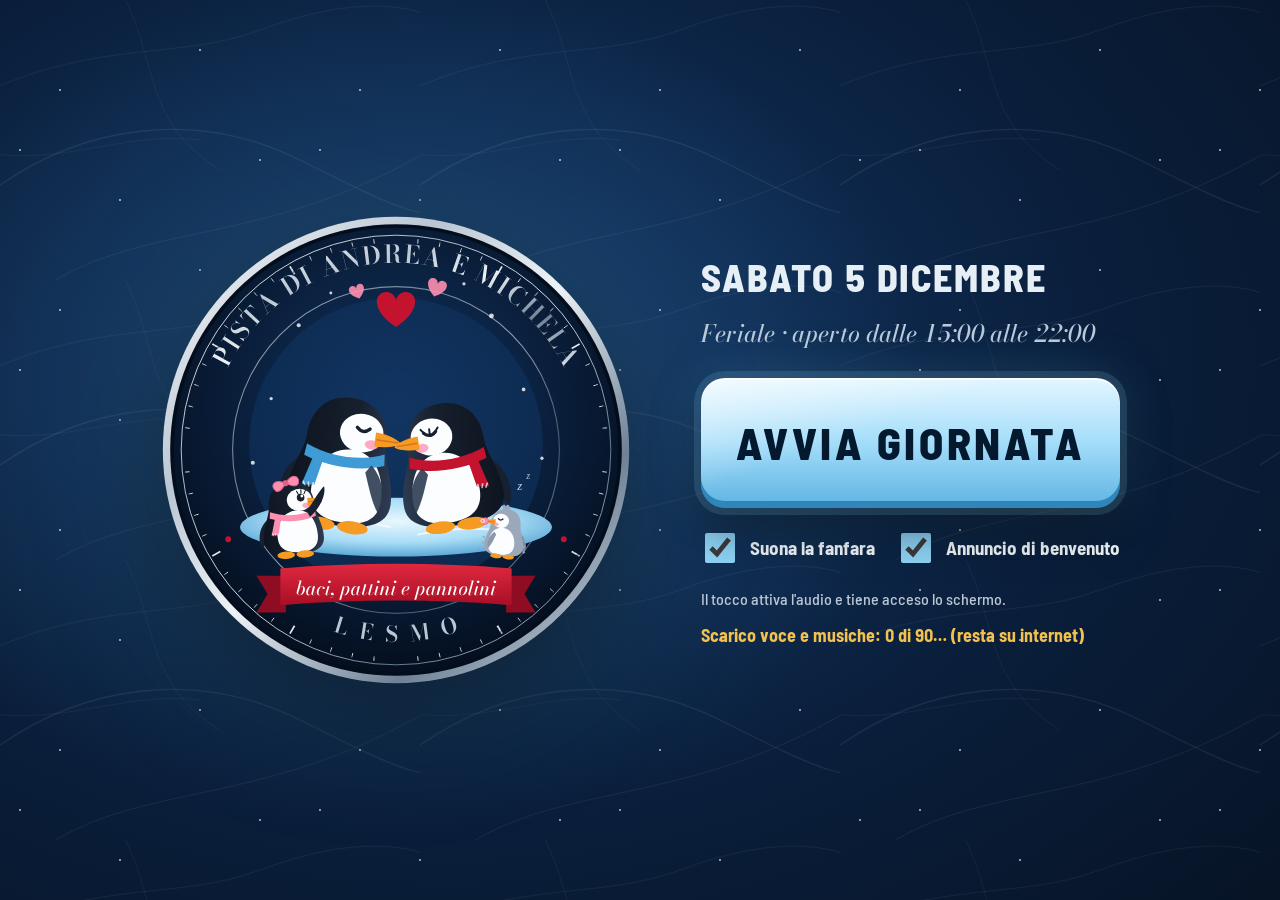
==== index.html @ 6a19eb39 "Versione pubblica (20261113-185518)" ====
<!doctype html>
<html lang="it">
<head>
  <meta charset="utf-8">
  <meta name="viewport" content="width=device-width, initial-scale=1, viewport-fit=cover, user-scalable=no">
  <meta name="theme-color" content="#081A33">
  <meta name="mobile-web-app-capable" content="yes">
  <meta name="apple-mobile-web-app-capable" content="yes">
  <meta name="apple-mobile-web-app-status-bar-style" content="black-translucent">
  <meta name="apple-mobile-web-app-title" content="Pista Lesmo">
  <meta name="format-detection" content="telephone=no">
  <title>Pista di Andrea e Michela – Lesmo</title>
  <link rel="manifest" href="manifest.json">
  <link rel="icon" href="icone/icona-192.png">
  <link rel="apple-touch-icon" href="icone/icona-180.png">
  <link rel="stylesheet" href="css/stile.css">
</head>
<body>

<section id="avvio" class="avvio">
  <div class="avvio-neve" aria-hidden="true"></div>
  <img src="logo/logo_pinguini.svg" alt="Pista di Andrea e Michela – Lesmo" class="avvio-logo">
  <div class="avvio-colonna">
    <p class="avvio-data" id="avvio-data"></p>
    <p class="avvio-orario" id="avvio-orario"></p>
    <button id="btn-avvia" class="btn-avvia">AVVIA GIORNATA</button>
    <div class="avvio-opzioni">
      <label class="spunta"><input type="checkbox" id="avvio-tada"> Suona la fanfara</label>
      <label class="spunta"><input type="checkbox" id="avvio-benvenuto"> Annuncio di benvenuto</label>
      <label class="spunta" id="avvio-yt-riga" hidden><input type="checkbox" id="avvio-yt"> Musica YouTube</label>
    </div>
    <p class="avvio-nota">Il tocco attiva l'audio e tiene acceso lo schermo.</p>
    <div id="avvio-licenza" class="avvio-licenza"></div>
    <p class="avvio-offline" id="avvio-offline"></p>
  </div>
</section>

<header class="barra">
  <i class="ang a1"></i><i class="ang a2"></i><i class="ang a3"></i><i class="ang a4"></i>
  <img src="logo/icona_pinguini.svg" alt="" class="barra-icona">
  <div class="barra-nome">
    <span class="barra-titolo">Pista di Andrea e Michela</span>
    <span class="barra-sotto">Pista del ghiaccio · Lesmo</span>
  </div>
  <div class="barra-centro">
    <span id="barra-giorno" class="badge"></span>
    <span id="barra-ora" class="barra-ora">--:--</span>
  </div>
  <div id="stato" class="stato" role="status"></div>
  <button id="btn-stop" class="btn-stop" aria-label="Ferma tutti i suoni">■ STOP</button>
</header>

<nav class="menu" aria-label="Pagine">
  <button data-pagina="oggi" class="attivo">
    <svg viewBox="0 0 48 48"><path d="M6 14h36v7a4 4 0 0 0 0 8v7H6v-7a4 4 0 0 0 0-8z" /><path d="M30 14v22" stroke-dasharray="3 3"/></svg>
    Oggi</button>
  <button data-pagina="pinguini">
    <svg viewBox="0 0 48 48"><path d="M24 5c-7 0-11 6-11 13v9c-4 3-6 7-5 10 3 0 5-2 6-4 1 5 5 9 10 9s9-4 10-9c1 2 3 4 6 4 1-3-1-7-5-10v-9c0-7-4-13-11-13z"/><path d="M19 18h.1M29 18h.1M21 24l3 3 3-3"/></svg>
    Pinguini</button>
  <button data-pagina="suoni">
    <svg viewBox="0 0 48 48"><path d="M8 19h8l10-8v26l-10-8H8z"/><path d="M32 17a10 10 0 0 1 0 14M37 12a17 17 0 0 1 0 24"/></svg>
    Suoni</button>
  <button data-pagina="stats" data-pin>
    <svg viewBox="0 0 48 48"><path d="M8 40h32M13 34V22M21 34V12M29 34V18M37 34V26"/></svg>
    Statistiche</button>
  <button data-pagina="imp" data-pin>
    <svg viewBox="0 0 48 48"><circle cx="24" cy="24" r="6"/><path d="M24 5v7M24 36v7M5 24h7M36 24h7M10.6 10.6l5 5M32.4 32.4l5 5M10.6 37.4l5-5M32.4 15.6l5-5"/></svg>
    Impostazioni</button>
</nav>

<main>
  <section id="pg-oggi" class="pagina attiva"></section>
  <section id="pg-pinguini" class="pagina"></section>
  <section id="pg-suoni" class="pagina"></section>
  <section id="pg-stats" class="pagina"></section>
  <section id="pg-imp" class="pagina"></section>
</main>

<div id="yt-box" class="yt-box" hidden>
  <div id="yt-player"></div>
  <span class="yt-titolo"></span>
</div>

<div id="finestre"></div>
<div id="avvisi" aria-live="polite"></div>
<button id="aggiorna" class="aggiorna" hidden>Nuova versione disponibile, tocca per aggiornare</button>

<script src="lib/chart.umd.min.js"></script>
<script src="js/app.js" defer></script>
</body>
</html>
---- css/stile.css ----
@font-face{font-family:Bodoni;src:url(../font/BodoniModa.ttf) format("truetype");font-weight:400 900;font-display:swap}@font-face{font-family:Bodoni;src:url(../font/BodoniModa-Italic.ttf) format("truetype");font-weight:400 900;font-style:italic;font-display:swap}@font-face{font-family:Barlow;src:url(../font/BarlowSemiCondensed-Medium.ttf) format("truetype");font-weight:500;font-display:swap}@font-face{font-family:Barlow;src:url(../font/BarlowSemiCondensed-Bold.ttf) format("truetype");font-weight:700;font-display:swap}@font-face{font-family:Barlow;src:url(../font/BarlowSemiCondensed-ExtraBold.ttf) format("truetype");font-weight:800;font-display:swap}:root{--notte: #081A33;--abisso: #040D1C;--lastra: #0F2748;--lastra-2: #163563;--filo: rgba(185, 198, 211, .28);--argento: #B9C6D3;--neve: #F3F7FA;--ghiaccio: #8FD3F5;--ghiaccio-scuro: #2C7FB8;--rosso: #C4132F;--rosso-chiaro: #FF5A6E;--giallo: #F2C14E;--verde: #4FD1A5;--raggio: 14px;--barra: 72px;--menu: 124px;color-scheme:dark}*{box-sizing:border-box;-webkit-tap-highlight-color:transparent}html,body{margin:0;height:100%}body{background:radial-gradient(120% 90% at 60% 0%,#10305a 0%,var(--notte) 55%,var(--abisso) 100%) fixed;color:var(--neve);font:500 18px/1.35 Barlow,system-ui,sans-serif;overflow:hidden;user-select:none;-webkit-user-select:none;touch-action:manipulation}button,input,select,textarea{font:inherit;color:inherit}button{cursor:pointer;border:0;background:none}button:focus-visible,input:focus-visible,select:focus-visible,textarea:focus-visible{outline:3px solid var(--ghiaccio);outline-offset:2px}h1,h2,h3{font-family:Bodoni,Georgia,serif;font-weight:600;margin:0;letter-spacing:.01em}h2{font-size:30px}h3{font-size:22px;color:var(--argento)}.num{font-variant-numeric:tabular-nums}[hidden]{display:none!important}.barra{position:fixed;inset:0 0 auto;height:var(--barra);display:flex;align-items:center;gap:18px;padding:0 16px 0 18px;background:#040d1cd1;border-bottom:1px solid var(--filo);backdrop-filter:blur(6px);z-index:20}.barra-icona{width:52px;height:52px;border-radius:50%}.barra-nome{display:flex;flex-direction:column;line-height:1.1;min-width:0}.barra-titolo{font-family:Bodoni,serif;font-size:25px;font-weight:600}.barra-sotto{font-family:Bodoni,serif;font-style:italic;color:var(--argento);font-size:15px}.barra-centro{margin-left:auto;display:flex;align-items:center;gap:14px}.barra-ora{font-size:34px;font-weight:800;font-variant-numeric:tabular-nums;letter-spacing:.02em}.badge{display:inline-flex;align-items:center;gap:6px;padding:5px 12px;border-radius:999px;border:1px solid var(--filo);color:var(--argento);font-weight:700;font-size:16px;white-space:nowrap}.badge.festivo{border-color:var(--rosso-chiaro);color:#ffd6dc;background:#c4132f38}.badge.vacanze{border-color:var(--rosso-chiaro);color:#fff;background:var(--rosso)}.badge.chiuso,.badge.fuori{color:var(--giallo);border-color:var(--giallo)}.badge.finto{color:#1b1200;background:var(--giallo);border-color:var(--giallo)}.stato{display:flex;gap:8px}.stato span{padding:6px 12px;border-radius:10px;font-weight:700;font-size:15px;white-space:nowrap;background:#4fd1a524;color:var(--verde);border:1px solid rgba(79,209,165,.4)}.stato span.ko{background:var(--rosso);color:#fff;border-color:var(--rosso-chiaro);animation:lampo 1s steps(2) infinite}.btn-stop{height:54px;padding:0 22px;border-radius:12px;background:var(--rosso);color:#fff;font-weight:800;font-size:22px;letter-spacing:.04em;border:2px solid #ff8a98}.btn-stop:active{transform:scale(.96)}.menu{position:fixed;top:var(--barra);bottom:0;left:0;width:var(--menu);display:flex;flex-direction:column;gap:8px;padding:12px 10px;background:#040d1c99;border-right:1px solid var(--filo);z-index:10}.menu button{flex:1;max-height:128px;display:flex;flex-direction:column;align-items:center;justify-content:center;gap:6px;border-radius:var(--raggio);color:var(--argento);font-weight:700;font-size:16px}.menu svg{width:42px;height:42px;fill:none;stroke:currentColor;stroke-width:2.6;stroke-linecap:round;stroke-linejoin:round}.menu button.attivo{background:var(--lastra-2);color:var(--neve);box-shadow:inset 4px 0 0 var(--ghiaccio)}.menu button.attivo svg{stroke:var(--ghiaccio)}main{position:fixed;top:var(--barra);left:var(--menu);right:0;bottom:0}.pagina{display:none;height:100%;overflow-y:auto;padding:18px 20px 28px;overscroll-behavior:contain}.pagina.attiva{display:block}.pannello{background:var(--lastra);border:1px solid var(--filo);border-radius:18px;padding:18px}.pannello+.pannello{margin-top:14px}.riga{display:flex;gap:12px;align-items:center;flex-wrap:wrap}.spazio{flex:1}.btn{min-height:64px;padding:0 22px;border-radius:var(--raggio);font-weight:700;font-size:20px;background:var(--lastra-2);border:1px solid var(--filo);color:var(--neve);display:inline-flex;align-items:center;justify-content:center;gap:10px}.btn:active{transform:scale(.97);filter:brightness(1.15)}.btn.primario{background:var(--ghiaccio);color:var(--abisso);border-color:transparent}.btn.pericolo{background:var(--rosso);border-color:var(--rosso-chiaro);color:#fff}.btn.piccolo{min-height:50px;font-size:17px;padding:0 16px}.btn[disabled]{opacity:.4}.etichetta{color:var(--argento);font-size:16px}.vuoto{color:var(--argento);font-style:italic}.spunta{display:inline-flex;align-items:center;gap:12px;font-size:19px;min-height:52px}.spunta input{width:30px;height:30px;accent-color:var(--ghiaccio)}.interruttore{position:relative;display:inline-flex;align-items:center;gap:14px;font-weight:700;font-size:20px;min-height:60px}.interruttore input{appearance:none;width:84px;height:46px;border-radius:999px;background:#3a4a61;position:relative;transition:background .2s}.interruttore input:after{content:"";position:absolute;top:5px;left:5px;width:36px;height:36px;border-radius:50%;background:#fff;transition:transform .2s}.interruttore input:checked{background:var(--verde)}.interruttore input:checked:after{transform:translate(38px)}input[type=text],input[type=number],input[type=time],input[type=date],input[type=datetime-local],input[type=password],select,textarea{min-height:56px;border-radius:12px;border:1px solid var(--filo);background:var(--abisso);padding:0 14px;font-size:20px;color:var(--neve);user-select:text;-webkit-user-select:text}textarea{padding:12px 14px;min-height:100px;resize:vertical;width:100%}input[type=number]{width:120px}input[type=range]{width:100%;height:44px;accent-color:var(--ghiaccio)}.avvio{position:fixed;inset:0;z-index:50;display:flex;align-items:center;justify-content:center;gap:70px;background:radial-gradient(90% 90% at 35% 40%,#143a6b 0%,var(--notte) 55%,var(--abisso) 100%)}.avvio[hidden]{display:none}.avvio-logo{width:min(470px,42vw);filter:drop-shadow(0 20px 50px rgba(0,0,0,.55))}.avvio-colonna{display:flex;flex-direction:column;gap:14px;max-width:470px}.avvio-data{font-family:Bodoni,serif;font-size:34px;margin:0}.avvio-orario{margin:0;color:var(--argento);font-size:22px}.btn-avvia{margin-top:14px;height:130px;border-radius:22px;background:var(--ghiaccio);color:var(--abisso);font-weight:800;font-size:40px;letter-spacing:.04em;box-shadow:0 0 0 6px #8fd3f52e,0 18px 40px #00000073}.btn-avvia:active{transform:scale(.97)}.avvio-opzioni{display:flex;gap:22px;flex-wrap:wrap}.avvio-nota{color:var(--argento);margin:0;font-size:16px}.velo{position:fixed;inset:0;z-index:60;background:#020710b8;display:flex;align-items:center;justify-content:center;padding:20px}.finestra{background:var(--lastra);border:1px solid var(--filo);border-radius:22px;padding:24px;width:min(760px,100%);max-height:100%;overflow-y:auto;box-shadow:0 30px 80px #0009}.finestra h2{margin-bottom:14px}.finestra .azioni{display:flex;gap:12px;justify-content:flex-end;margin-top:22px;flex-wrap:wrap}.finestra .azioni .btn{min-width:170px}#avvisi{position:fixed;bottom:22px;left:50%;transform:translate(-50%);z-index:70;display:flex;flex-direction:column;gap:10px;align-items:center}.avviso{display:flex;align-items:center;gap:18px;padding:14px 18px 14px 22px;border-radius:16px;background:var(--neve);color:var(--abisso);font-weight:700;font-size:20px;box-shadow:0 14px 40px #00000080}.avviso .btn{min-height:52px;background:var(--abisso);color:var(--neve)}.aggiorna{position:fixed;top:calc(var(--barra) + 10px);left:50%;transform:translate(-50%);z-index:65;padding:18px 30px;border-radius:16px;background:var(--giallo);color:#1b1200;font-weight:800;font-size:21px;box-shadow:0 12px 30px #00000080}.oggi{display:grid;grid-template-columns:1.25fr 1fr;gap:18px;min-height:100%}.cassa{display:flex;flex-direction:column;gap:14px}.btn-ingresso{flex:1;min-height:250px;border-radius:24px;background:var(--ghiaccio);color:var(--abisso);display:flex;flex-direction:column;align-items:center;justify-content:center;gap:4px;box-shadow:inset 0 -8px #040d1c2e}.btn-ingresso:active{transform:scale(.985);filter:brightness(1.1)}.btn-ingresso b{font-size:84px;font-weight:800;line-height:1}.btn-ingresso span{font-size:22px;font-weight:700}.rapidi{display:grid;grid-template-columns:repeat(3,1fr);gap:14px}.rapidi .btn{min-height:110px;font-size:44px;font-weight:800;border-radius:20px}.annulla-riga{display:flex;gap:14px}.annulla-riga .btn{flex:1}.contatori{display:grid;grid-template-columns:1fr 1fr;gap:12px}.contatore{background:var(--abisso);border:1px solid var(--filo);border-radius:14px;padding:12px 16px}.contatore b{display:block;font-size:38px;font-weight:800;font-variant-numeric:tabular-nums;line-height:1.1}.contatore span{color:var(--argento);font-size:16px}.totale{grid-column:span 2;display:flex;align-items:baseline;justify-content:space-between;border-color:var(--ghiaccio)}.totale b{font-size:50px;color:var(--ghiaccio)}.lato{display:flex;flex-direction:column;gap:14px}.giorno-titolo{display:flex;align-items:center;justify-content:space-between;gap:12px}.chiusura-conto{font-size:46px;font-weight:800;font-variant-numeric:tabular-nums;line-height:1.05}.meteo-box{display:flex;align-items:center;gap:16px}.meteo-icona{font-size:56px;line-height:1;white-space:nowrap}.meteo-storia{color:var(--argento);font-size:16px}.promemoria{border-color:var(--giallo);background:#f2c14e1a}.promemoria b{color:var(--giallo)}.griglia-pinguini{display:grid;grid-template-columns:repeat(auto-fill,minmax(146px,1fr));gap:10px}.pinguino{position:relative;aspect-ratio:1 / .8;border-radius:18px;background:var(--lastra);border:2px solid var(--filo);display:flex;flex-direction:column;align-items:center;justify-content:center;overflow:hidden}.pinguino:active{transform:scale(.97)}.pinguino svg.ghiera{position:absolute;width:86%;height:86%}.pinguino .n{position:relative;font-size:56px;font-weight:800;line-height:1;font-variant-numeric:tabular-nums}.pinguino .t{position:relative;font-size:22px;font-weight:700;font-variant-numeric:tabular-nums;color:var(--argento)}.pinguino.libero .t{font-size:17px}.pinguino.uso{background:var(--lastra-2);border-color:var(--ghiaccio)}.pinguino.uso .t{color:var(--ghiaccio)}.pinguino.ultimo{background:#4a3a0c;border-color:var(--giallo);animation:lampeggia .9s ease-in-out infinite}.pinguino.ultimo .t{color:var(--giallo)}.pinguino.scaduto{background:var(--rosso);border-color:#ff9aa6}.pinguino.scaduto .t{color:#fff}.pinguino .turni{position:absolute;top:8px;right:10px;font-size:15px;font-weight:800;color:var(--neve);background:#00000059;padding:2px 8px;border-radius:8px}@keyframes lampeggia{50%{background:#7a5e10}}@keyframes lampo{50%{opacity:.55}}.legenda{display:flex;gap:18px;color:var(--argento);font-size:16px;flex-wrap:wrap}.legenda i{display:inline-block;width:16px;height:16px;border-radius:4px;vertical-align:-2px;margin-right:6px}.suoni{display:grid;grid-template-columns:1fr 380px;gap:18px}.gruppo-suoni{margin-bottom:16px}.gruppo-suoni h3{margin-bottom:10px}.griglia-suoni{display:grid;grid-template-columns:repeat(auto-fill,minmax(190px,1fr));gap:10px}.suono{min-height:84px;border-radius:14px;padding:10px 14px;text-align:left;font-weight:700;font-size:19px;background:var(--lastra-2);border:1px solid var(--filo);border-left:6px solid var(--colore, var(--ghiaccio));display:flex;flex-direction:column;justify-content:center}.suono small{color:var(--argento);font-weight:500;font-size:14px;line-height:1.2;margin-top:3px;display:-webkit-box;-webkit-line-clamp:2;-webkit-box-orient:vertical;overflow:hidden}.suono:active{filter:brightness(1.3);transform:scale(.98)}.suono.suonando{box-shadow:0 0 0 3px var(--ghiaccio)}.lettore .titolo{font-size:20px;font-weight:700;min-height:28px;overflow:hidden;text-overflow:ellipsis;white-space:nowrap}.lettore .comandi{display:grid;grid-template-columns:repeat(3,1fr);gap:10px;margin:12px 0}.lettore .comandi .btn{min-height:72px;font-size:28px}.lista-musica{max-height:220px;overflow-y:auto;margin-top:10px}.lista-musica div{display:flex;align-items:center;gap:10px;padding:8px 0;border-bottom:1px solid var(--filo)}.lista-musica div span{flex:1;overflow:hidden;text-overflow:ellipsis;white-space:nowrap}.lista-musica div.ora span{color:var(--ghiaccio);font-weight:700}.in-onda{color:var(--ghiaccio);font-weight:700;min-height:26px}.filtri{display:flex;gap:10px;flex-wrap:wrap;align-items:center;margin-bottom:14px}.filtri .btn.attivo{background:var(--ghiaccio);color:var(--abisso)}.tessere{display:grid;grid-template-columns:repeat(5,1fr);gap:12px;margin-bottom:14px}.tessera{background:var(--lastra);border:1px solid var(--filo);border-radius:16px;padding:14px 16px}.tessera b{display:block;font-size:34px;font-weight:800;font-variant-numeric:tabular-nums}.tessera span{color:var(--argento);font-size:15px}.grafici{display:grid;grid-template-columns:1fr 1fr;gap:14px}.grafico{background:var(--lastra);border:1px solid var(--filo);border-radius:18px;padding:14px;height:340px;display:flex;flex-direction:column}.grafico.largo{grid-column:span 2}.grafico h3{font-size:19px;margin-bottom:8px}.grafico .tela{position:relative;flex:1;min-height:0}table.tab{width:100%;border-collapse:collapse;font-size:17px}table.tab th{text-align:left;color:var(--argento);font-weight:700;padding:8px 10px;border-bottom:1px solid var(--filo)}table.tab td{padding:10px;border-bottom:1px solid rgba(185,198,211,.12);font-variant-numeric:tabular-nums}table.tab tr.festivo td:first-child{box-shadow:inset 4px 0 0 var(--rosso)}table.tab td.dx,table.tab th.dx{text-align:right}.imp{display:grid;grid-template-columns:1fr 1fr;gap:14px;align-items:start}.campo{display:flex;align-items:center;justify-content:space-between;gap:14px;padding:10px 0;border-bottom:1px solid rgba(185,198,211,.12)}.campo:last-child{border-bottom:0}.campo>span{font-size:19px}.elenco-voce{display:flex;align-items:center;gap:10px;padding:10px 0;border-bottom:1px solid rgba(185,198,211,.12)}.elenco-voce .testo{flex:1}.elenco-voce .testo small{display:block;color:var(--argento)}.tastierino{display:grid;grid-template-columns:repeat(3,110px);gap:12px;justify-content:center;margin-top:16px}.tastierino .btn{min-height:90px;font-size:36px}.pin-puntini{text-align:center;font-size:44px;letter-spacing:16px;min-height:60px}.meteo-scelte{display:grid;grid-template-columns:repeat(3,1fr);gap:12px}.meteo-scelte button,.meteo-extra button{min-height:112px;border-radius:18px;background:var(--lastra-2);border:2px solid var(--filo);display:flex;flex-direction:column;align-items:center;justify-content:center;gap:4px;font-weight:700;font-size:20px}.meteo-scelte button i,.meteo-extra button i{font-style:normal;font-size:46px;line-height:1.1}.meteo-scelte button.sel,.meteo-extra button.sel{border-color:var(--ghiaccio);background:#1d4a80;box-shadow:0 0 0 3px #8fd3f559}.meteo-extra{display:grid;grid-template-columns:1fr 1fr;gap:12px;margin-top:12px}.meteo-extra button{min-height:84px;flex-direction:row;gap:12px}.meteo-extra button i{font-size:36px}.debug-barra{border-color:var(--giallo)}@media (max-width: 1100px){.oggi,.suoni,.imp,.grafici{grid-template-columns:1fr}.grafico.largo{grid-column:auto}.tessere{grid-template-columns:repeat(2,1fr)}.barra-sotto{display:none}}@media (prefers-reduced-motion: reduce){.pinguino.ultimo,.stato span.ko{animation:none}}:root{--alto: env(safe-area-inset-top, 0px);--basso: env(safe-area-inset-bottom, 0px)}.barra{height:calc(var(--barra) + var(--alto));padding-top:var(--alto);padding-left:calc(18px + env(safe-area-inset-left,0px));padding-right:calc(16px + env(safe-area-inset-right,0px))}.menu,main{top:calc(var(--barra) + var(--alto))}.menu{padding-bottom:calc(12px + var(--basso));left:env(safe-area-inset-left,0px)}main{left:calc(var(--menu) + env(safe-area-inset-left,0px));right:env(safe-area-inset-right,0px)}.pagina{padding-bottom:calc(28px + var(--basso));-webkit-overflow-scrolling:touch}html,body{height:100dvh;overscroll-behavior:none}body{-webkit-touch-callout:none;-webkit-text-size-adjust:100%}img,svg,button{-webkit-touch-callout:none;-webkit-user-drag:none}.file-nascosto{position:absolute;width:1px;height:1px;opacity:0;overflow:hidden;pointer-events:none}.tieni-acceso{position:fixed;width:1px;height:1px;opacity:.01;left:0;bottom:0;pointer-events:none}@media (max-width: 1200px){.barra{gap:12px}.barra-ora{font-size:30px}.stato span{padding:6px 9px;font-size:14px}}.avvio-offline{margin:0;font-size:18px;font-weight:700;color:var(--giallo);min-height:24px}.avvio-offline.ok{color:var(--verde)}:root{--alto: env(safe-area-inset-top, 0px);--basso: env(safe-area-inset-bottom, 0px);--fondo: #06101f;--sup: #0d1b31;--sup2: #12233e;--sup3: #1a2f50;--riga: #263d61;--testo: #f1f6fb;--tenue: #9fb2c6;--spento: #5f7389;--cromo: #e6eef6;--filetto: #b9c9d9;--gh1: #e9f8ff;--gh2: #9fdcf8;--gh3: #4ea9dc;--gh-ink: #04182e;--r: 16px;--r-s: 12px;--display: "Barlow", "Arial Narrow", sans-serif;--brina: repeating-linear-gradient(28deg, rgba(255,255,255,.035) 0 1px, transparent 1px 5px), repeating-linear-gradient(-62deg, rgba(255,255,255,.028) 0 1px, transparent 1px 7px);--pattini: url("data:image/svg+xml,%3Csvg xmlns='http://www.w3.org/2000/svg' width='420' height='280'%3E%3Cg fill='none' stroke='%23ffffff' stroke-linecap='round'%3E%3Cpath d='M-20 200C80 120 200 110 300 160S440 230 460 200' stroke-opacity='.07' stroke-width='1.3'/%3E%3Cpath d='M-10 90C100 40 180 60 260 30S400 0 440 20' stroke-opacity='.05'/%3E%3Cpath d='M40 290C140 220 260 250 430 150' stroke-opacity='.06'/%3E%3Cpath d='M120 -10C160 60 140 120 220 170' stroke-opacity='.04'/%3E%3Cpath d='M-30 150C60 170 120 130 200 140' stroke-opacity='.05' stroke-width='.8'/%3E%3C/g%3E%3C/svg%3E")}body{background:var(--pattini),radial-gradient(110% 80% at 65% -10%,#143865 0%,#0a1f3c 40%,var(--fondo) 75%) fixed;background-size:420px 280px,auto;-webkit-font-smoothing:antialiased;font-variant-numeric:tabular-nums}h2{font-family:var(--display);font-weight:800;text-transform:uppercase;letter-spacing:.04em;font-size:30px;line-height:1;color:var(--testo)}h3{font-family:var(--display);font-weight:800;text-transform:uppercase;letter-spacing:.05em;font-size:21px;line-height:1.05;color:var(--cromo)}.barra{background:var(--brina),var(--pattini),linear-gradient(180deg,#16325a,#0b1d38);background-size:auto,420px 280px,auto;border-bottom:0;box-shadow:inset 0 -1px #04101f,inset 0 -6px #0c1a30,0 10px 26px #00000080;backdrop-filter:none}.barra:before{content:"";position:absolute;left:7px;right:7px;bottom:9px;top:calc(var(--alto) + 7px);border:1px solid var(--filetto);border-radius:10px;opacity:.45;pointer-events:none}.barra .ang{position:absolute;width:14px;height:14px;z-index:1;background:radial-gradient(circle at 35% 30%,#fff 0 8%,#d6dde4 32%,#6d7680)}.ang.a1{top:var(--alto);left:0;border-radius:0 0 7px}.ang.a2{top:var(--alto);right:0;border-radius:0 0 0 7px}.ang.a3{bottom:0;left:0;border-radius:0 7px 0 0}.ang.a4{bottom:0;right:0;border-radius:7px 0 0}.barra-icona{width:54px;height:54px;filter:drop-shadow(0 3px 8px rgba(0,0,0,.7))}.barra-titolo{font-family:var(--display);font-weight:800;text-transform:uppercase;letter-spacing:.06em;font-size:26px;color:var(--cromo);line-height:1}.barra-sotto{font-size:16px;margin-top:3px;color:var(--filetto)}.barra-ora{display:inline-flex;align-items:center;gap:10px;padding:4px 16px 4px 14px;border-radius:99px;background:#050c17;box-shadow:inset 0 0 0 1px #2d4466,inset 0 2px 6px #000c;font-family:var(--display);font-size:32px;color:#fff}.barra-ora:before{content:"";width:10px;height:10px;border-radius:50%;background:#5fd1ff;box-shadow:0 0 10px 2px #5fd1ffcc;animation:respiro 2.4s ease-in-out infinite}@keyframes respiro{50%{opacity:.45}}.badge{font-family:var(--display);text-transform:uppercase;letter-spacing:.05em;font-size:15px;padding:6px 13px;background:#00000040}.stato span{font-family:var(--display);text-transform:uppercase;letter-spacing:.05em;background:#0000004d;box-shadow:inset 0 0 0 1px #4fd1a573;border:0;display:inline-flex;align-items:center;gap:7px}.stato span:before{content:"";width:8px;height:8px;border-radius:50%;background:var(--verde);box-shadow:0 0 8px 1px #4fd1a5cc}.stato span.ko{background:var(--rosso);box-shadow:inset 0 0 0 1px #ff8a98}.stato span.ko:before{background:#fff;box-shadow:0 0 8px 2px #fff}.btn-stop{font-family:var(--display);letter-spacing:.08em;border:0;background:linear-gradient(180deg,#ea3a4d,#b5132b);box-shadow:inset 0 1px #ffffff4d,inset 0 -4px #7d0c1d,0 6px 16px #c4132f59}.menu{background:linear-gradient(180deg,#050c18d9,#050c18a6);border-right:0;box-shadow:inset -1px 0 #1a2c48;gap:10px}.menu button{position:relative;font-family:var(--display);text-transform:uppercase;letter-spacing:.06em;font-size:15px;background:var(--sup);color:var(--tenue);box-shadow:inset 0 1px #ffffff0d,inset 0 -3px #040b16,0 2px 6px #0000004d}.menu button:before{content:"";position:absolute;top:10px;right:10px;width:8px;height:8px;border-radius:50%;background:#22344f;box-shadow:inset 0 1px 1px #0009}.menu svg{stroke-width:2.3}.menu button.attivo{background:linear-gradient(180deg,#1d3a63,#12284a);color:#fff;box-shadow:inset 0 0 0 1px #35557f,inset 0 -3px 0 var(--rosso),0 4px 12px #0006}.menu button.attivo:before{background:#5fd1ff;box-shadow:0 0 10px 2px #5fd1ffcc}.menu button.attivo svg{stroke:var(--gh2);filter:drop-shadow(0 0 6px rgba(143,211,245,.45))}.pannello,.tessera,.grafico{background:linear-gradient(180deg,var(--sup2),var(--sup));border:0;border-radius:var(--r);box-shadow:inset 0 0 0 1px var(--riga),inset 0 1px #ffffff0a,0 8px 22px #0000004d}.pannello>h3:first-child,.grafico>h3:first-child{margin-bottom:10px!important}.finestra{background:var(--brina),linear-gradient(180deg,#14294a,#0c1b33);border:0;box-shadow:inset 0 0 0 1px #35557f,inset 0 3px 0 var(--filetto),0 30px 80px #000000b3}.velo{background:#020710c7;backdrop-filter:blur(3px);-webkit-backdrop-filter:blur(3px)}.promemoria{background:linear-gradient(180deg,#f2c14e24,#f2c14e0f);box-shadow:inset 0 0 0 1px #f2c14e8c,inset 4px 0 0 var(--giallo)}.btn{font-family:var(--display);text-transform:uppercase;letter-spacing:.05em;font-weight:800;border:0;color:var(--testo);background:linear-gradient(180deg,#213b62,#182d4d);box-shadow:inset 0 1px #ffffff14,inset 0 0 0 1px #2d4a74,inset 0 -3px #0a1729,0 3px 8px #00000059;transition:transform .08s,filter .15s}.btn:active{transform:translateY(2px);filter:brightness(1.15)}.btn.primario{color:var(--gh-ink);background:linear-gradient(180deg,var(--gh1) 0%,var(--gh2) 45%,var(--gh3) 100%);box-shadow:inset 0 1px #fffc,inset 0 -3px #2a7fb3,0 5px 18px #5fbef04d}.btn.pericolo{background:linear-gradient(180deg,#e8394c,#ad1328);box-shadow:inset 0 1px #ffffff40,inset 0 -3px #6d0a18,0 4px 14px #c4132f4d}.btn.piccolo{font-size:16px}.filtri .btn.attivo{color:#fff;background:linear-gradient(180deg,#1d3a63,#12284a);box-shadow:inset 0 0 0 1px #4a6c99,inset 0 -3px 0 var(--rosso)}.btn-ingresso{position:relative;overflow:hidden;color:var(--gh-ink);background:var(--pattini),linear-gradient(160deg,#ffffff8c,#fff0 38%),linear-gradient(180deg,#e3f6ff,#a6defa 48%,#5db3e3);background-size:420px 280px,auto,auto;box-shadow:inset 0 2px #ffffffe6,inset 0 0 0 1px #ffffff59,inset 0 -8px #2f86bb,0 14px 34px #3caae647}.btn-ingresso:after{content:"";position:absolute;top:-40%;bottom:-40%;width:26%;left:-40%;background:linear-gradient(90deg,transparent,rgba(255,255,255,.55),transparent);transform:rotate(18deg);animation:riflesso 7s ease-in-out infinite}@keyframes riflesso{0%,70%{left:-40%}to{left:130%}}.btn-ingresso b{font-family:var(--display);font-size:104px;letter-spacing:.01em;text-shadow:0 2px 0 rgba(255,255,255,.5)}.btn-ingresso span{font-family:var(--display);text-transform:uppercase;letter-spacing:.08em;font-weight:800;font-size:23px}.btn-ingresso:active{transform:translateY(3px)}.rapidi .btn{font-size:48px;letter-spacing:.02em;background:linear-gradient(180deg,#1f3a62,#152a49);box-shadow:inset 0 1px #ffffff14,inset 0 0 0 1px #2d4a74,inset 0 -4px 0 var(--gh3),0 4px 10px #00000059}.annulla-riga .btn{color:var(--tenue);box-shadow:inset 0 1px #ffffff0f,inset 0 0 0 1px #2d4a74,inset 0 -3px #4a5d78}.contatori{gap:0;border-radius:var(--r);overflow:hidden;background:#071223;box-shadow:inset 0 0 0 1px var(--riga)}.contatore{background:none;border:0;border-radius:0;padding:12px 16px 11px;text-align:center}.contatore+.contatore:not(.totale){box-shadow:inset 1px 0 0 var(--riga)}.contatore b{font-family:var(--display);font-size:44px;line-height:1;letter-spacing:.02em}.contatore span{font-size:15px;font-weight:700}.totale{text-align:left;align-items:center;padding:14px 18px;background:var(--brina),linear-gradient(180deg,#13284a,#0c1b33);box-shadow:inset 0 1px 0 var(--riga),inset 0 3px 0 var(--filetto)}.totale span{font-family:var(--display);text-transform:uppercase;letter-spacing:.07em;font-size:18px;color:var(--cromo)}.totale b{font-size:58px;color:var(--gh2);text-shadow:0 0 22px rgba(143,211,245,.35)}.giorno-titolo h2{font-size:28px}.chiusura-conto{font-family:var(--display);font-size:64px;letter-spacing:.02em;color:#fff}.meteo-box .btn{white-space:nowrap}.pinguino{border:0;border-radius:18px;background:linear-gradient(180deg,#132848,#0c1b33);box-shadow:inset 0 0 0 1px var(--riga),inset 0 1px #ffffff0d,inset 0 -4px #081325,0 4px 12px #0000004d}.pinguino .n{font-family:var(--display);font-size:62px;letter-spacing:.01em}.pinguino .t{font-family:var(--display);letter-spacing:.04em}.pinguino.libero .t{text-transform:uppercase;color:var(--spento)}.pinguino.libero .n{color:#c9d6e3}.pinguino.uso{border:0;background:var(--pattini),linear-gradient(180deg,#1c4373,#11294b);background-size:420px 280px,auto;box-shadow:inset 0 0 0 2px var(--gh3),inset 0 -4px 0 var(--gh2),0 0 20px #5fbef038}.pinguino.ultimo{border:0;background:linear-gradient(180deg,#5a4610,#3b2d08);box-shadow:inset 0 0 0 2px var(--giallo),inset 0 -4px 0 var(--giallo),0 0 22px #f2c14e4d}.pinguino.scaduto{border:0;background:repeating-linear-gradient(135deg,#d01a35 0 16px,#a8102a 16px 32px);box-shadow:inset 0 0 0 2px #ff9aa6,inset 0 -4px #ffd0d6,0 0 26px #d01a3573}.pinguino .turni{font-family:var(--display);letter-spacing:.04em;background:#00000073;box-shadow:inset 0 0 0 1px #fff3}.legenda{font-family:var(--display);text-transform:uppercase;letter-spacing:.05em;font-size:14px}.suono{border:0;border-radius:14px;font-family:var(--display);letter-spacing:.02em;background:linear-gradient(180deg,#1c3559,#142a48);box-shadow:inset 0 1px #ffffff12,inset 0 0 0 1px #2a4670,inset 0 -4px 0 var(--colore, var(--gh3)),0 3px 8px #0000004d}.suono small{font-family:Barlow,sans-serif;letter-spacing:0}.suono.suonando{box-shadow:inset 0 0 0 2px var(--gh2),inset 0 -4px 0 var(--colore, var(--gh3)),0 0 18px #8fd3f566}.gruppo-suoni h3{display:flex;align-items:center;gap:10px}.gruppo-suoni h3:after{content:"";flex:1;height:1px;background:linear-gradient(90deg,var(--riga),transparent)}.lettore .titolo{font-family:var(--display);letter-spacing:.03em}.in-onda{font-family:var(--display);text-transform:uppercase;letter-spacing:.05em;color:var(--gh2)}.tessera{text-align:center;padding:14px 10px 12px}.tessera b{font-family:var(--display);font-size:40px;line-height:1.05;letter-spacing:.02em}.tessera span{font-weight:700;font-size:14px}.tessere .tessera:first-child{box-shadow:inset 0 0 0 1px var(--riga),inset 0 3px 0 var(--filetto),0 8px 22px #0000004d}.tessere .tessera:first-child b{color:var(--gh2)}table.tab th{font-family:var(--display);text-transform:uppercase;letter-spacing:.05em;font-size:15px}.campo{border-bottom:1px solid #1d3253}.campo>span{font-size:18px;font-weight:600}input[type=text],input[type=number],input[type=time],input[type=date],input[type=datetime-local],input[type=password],select,textarea{background:#050d19;border:1px solid var(--riga);font-weight:700;box-shadow:inset 0 2px 5px #00000080}input:focus,select:focus,textarea:focus{outline:none;border-color:var(--gh2);box-shadow:0 0 0 3px #8fd3f533,inset 0 2px 5px #00000080}.interruttore input{background:#26364d;box-shadow:inset 0 2px 5px #0009}.interruttore input:after{background:linear-gradient(180deg,#fff,#cfd8e2);box-shadow:0 2px 5px #00000080}.interruttore input:checked{background:linear-gradient(180deg,#3fbf92,#2a9670)}.meteo-scelte button,.meteo-extra button{border:0;font-family:var(--display);text-transform:uppercase;letter-spacing:.05em;background:linear-gradient(180deg,#1c3559,#142a48);box-shadow:inset 0 1px #ffffff12,inset 0 0 0 1px #2a4670,inset 0 -4px #0a1729,0 3px 8px #0000004d}.meteo-scelte button.sel,.meteo-extra button.sel{border:0;background:linear-gradient(180deg,#2a5a90,#1b3f6c);box-shadow:inset 0 0 0 2px var(--gh2),inset 0 -4px 0 var(--rosso),0 0 18px #8fd3f559}.avviso{background:linear-gradient(180deg,#fff,#e2edf6);color:var(--gh-ink);box-shadow:inset 0 -3px 0 var(--gh3),0 16px 40px #0000008c;font-family:var(--display);letter-spacing:.02em;font-size:21px}.aggiorna{font-family:var(--display);text-transform:uppercase;letter-spacing:.05em;box-shadow:inset 0 -3px #a07a1c,0 12px 30px #00000080}.avvio{background:var(--pattini),radial-gradient(70% 80% at 30% 45%,rgba(95,190,240,.18) 0%,transparent 60%),radial-gradient(100% 100% at 35% 40%,#143a6b 0%,#0a1f3c 50%,var(--fondo) 100%);background-size:420px 280px,auto,auto;overflow:hidden}.avvio-neve{position:absolute;inset:-100px 0 0;pointer-events:none;opacity:.55;background-image:radial-gradient(2px 2px at 20px 30px,#fff 50%,transparent 51%),radial-gradient(1.5px 1.5px at 120px 80px,#fff 50%,transparent 51%),radial-gradient(2.5px 2.5px at 200px 150px,#fff 50%,transparent 51%),radial-gradient(1.5px 1.5px at 60px 190px,#fff 50%,transparent 51%),radial-gradient(2px 2px at 260px 40px,#fff 50%,transparent 51%);background-size:300px 220px;animation:nevica 16s linear infinite}@keyframes nevica{to{transform:translateY(220px)}}.avvio-logo,.avvio-colonna{position:relative}.avvio-logo{filter:drop-shadow(0 24px 60px rgba(0,0,0,.6)) drop-shadow(0 0 40px rgba(95,190,240,.15))}.avvio-data{font-family:var(--display);font-weight:800;text-transform:uppercase;letter-spacing:.05em;font-size:38px;color:var(--cromo)}.avvio-orario{font-family:Bodoni,serif;font-style:italic;font-size:24px;color:var(--filetto)}.btn-avvia{position:relative;overflow:hidden;border-radius:24px;color:var(--gh-ink);font-family:var(--display);font-size:44px;letter-spacing:.08em;background:linear-gradient(160deg,#ffffff8c,#fff0 40%),linear-gradient(180deg,#e3f6ff,#a6defa 48%,#5db3e3);box-shadow:inset 0 2px #ffffffe6,inset 0 -7px #2f86bb,0 0 0 7px #8fd3f524,0 20px 46px #00000080,0 0 50px #5fbef040}.btn-avvia:after{content:"";position:absolute;top:-40%;bottom:-40%;width:22%;left:-40%;background:linear-gradient(90deg,transparent,rgba(255,255,255,.6),transparent);transform:rotate(18deg);animation:riflesso 5s ease-in-out infinite}.btn-avvia:active{transform:translateY(3px)}.avvio-opzioni .spunta{font-weight:700}@media (prefers-reduced-motion: reduce){.avvio-neve,.btn-ingresso:after,.btn-avvia:after,.barra-ora:before{animation:none}}@media (max-width: 1200px){.barra-titolo{font-size:22px}.barra-ora{font-size:28px;padding:3px 13px 3px 11px}}.yt-box{position:fixed;right:calc(14px + env(safe-area-inset-right,0px));bottom:calc(14px + var(--basso));z-index:30;padding:8px 8px 6px;border-radius:16px;background:linear-gradient(180deg,#14294a,#0b1a31);box-shadow:inset 0 0 0 1px #35557f,inset 0 3px 0 var(--filetto),0 14px 34px #0009}.yt-box iframe{display:block;width:356px;height:200px;border:0;border-radius:10px;background:#000}.yt-titolo{display:block;max-width:356px;margin-top:5px;font-family:var(--display);letter-spacing:.03em;font-size:15px;color:var(--gh2);white-space:nowrap;overflow:hidden;text-overflow:ellipsis}.yt-titolo:empty{display:none}body.yt-attivo .pagina{padding-bottom:calc(260px + var(--basso))}.yt-intestazione{display:flex;align-items:center;gap:10px}.yt-logo{display:inline-grid;place-items:center;width:34px;height:24px;border-radius:7px;background:linear-gradient(180deg,#ff3b3b,#c4161c);color:#fff;font-size:13px}.yt-avviso{margin:8px 0;padding:10px 12px;border-radius:12px;background:#f2c14e24;box-shadow:inset 0 0 0 1px var(--giallo);color:var(--giallo);font-weight:700}.avvio-licenza{display:flex;flex-direction:column;gap:10px}.avvio-licenza:empty{display:none}.avvio-licenza b{font-family:var(--display);font-size:24px;letter-spacing:.02em}.avvio-licenza.avviso b{color:var(--giallo)}.avvio-licenza.scaduta{padding:18px;border-radius:18px;background:#c4132f29;box-shadow:inset 0 0 0 1px var(--rosso-chiaro)}.avvio-licenza.scaduta b{color:#ffd6dc}.avvio-licenza input{min-height:56px;width:100%}.pannello.licenza.avviso{box-shadow:inset 0 0 0 1px var(--giallo),inset 0 3px 0 var(--giallo)}.pannello.licenza.scaduta{box-shadow:inset 0 0 0 1px var(--rosso-chiaro),inset 0 3px 0 var(--rosso)}body.sola-lettura .menu button[data-pagina=oggi],body.sola-lettura .menu button[data-pagina=pinguini],body.sola-lettura .menu button[data-pagina=suoni]{display:none}.riattiva{position:fixed;inset:0;z-index:90;display:flex;flex-direction:column;align-items:center;justify-content:center;gap:14px;background:radial-gradient(70% 70% at 50% 50%,#d01a35eb,#780818f2);color:#fff;border:0;font-family:var(--display);text-transform:uppercase;letter-spacing:.06em;cursor:pointer}.riattiva b{font-size:84px;line-height:1;animation:respiro 1.4s ease-in-out infinite}.riattiva span{font-size:32px}
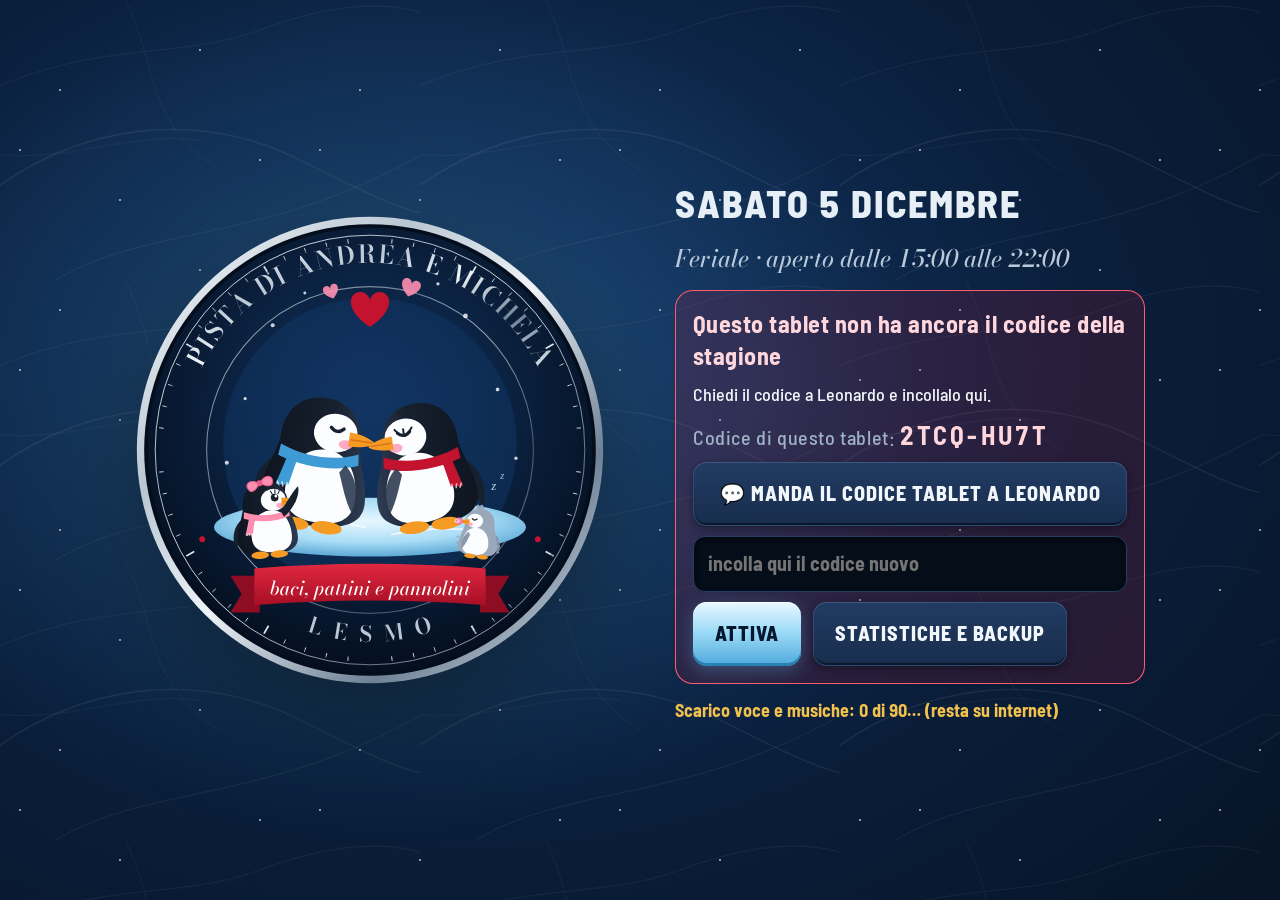
==== commit e993e79b: "Versione 20261113-203949" ====
--- a/index.html
+++ b/index.html
@@ -53,16 +53,19 @@
 <nav class="menu" aria-label="Pagine">
   <button data-pagina="oggi" class="attivo">
     <svg viewBox="0 0 48 48"><path d="M6 14h36v7a4 4 0 0 0 0 8v7H6v-7a4 4 0 0 0 0-8z" /><path d="M30 14v22" stroke-dasharray="3 3"/></svg>
-    Oggi</button>
+    Cassa</button>
   <button data-pagina="pinguini">
     <svg viewBox="0 0 48 48"><path d="M24 5c-7 0-11 6-11 13v9c-4 3-6 7-5 10 3 0 5-2 6-4 1 5 5 9 10 9s9-4 10-9c1 2 3 4 6 4 1-3-1-7-5-10v-9c0-7-4-13-11-13z"/><path d="M19 18h.1M29 18h.1M21 24l3 3 3-3"/></svg>
     Pinguini</button>
+  <button data-pagina="turni" class="menu-turni">
+    <svg viewBox="0 0 48 48"><circle cx="24" cy="27" r="15"/><path d="M24 18v9l6 4M19 5h10M24 5v7"/></svg>
+    Turni</button>
   <button data-pagina="suoni">
     <svg viewBox="0 0 48 48"><path d="M8 19h8l10-8v26l-10-8H8z"/><path d="M32 17a10 10 0 0 1 0 14M37 12a17 17 0 0 1 0 24"/></svg>
-    Suoni</button>
+    Annunci</button>
   <button data-pagina="stats" data-pin>
     <svg viewBox="0 0 48 48"><path d="M8 40h32M13 34V22M21 34V12M29 34V18M37 34V26"/></svg>
-    Statistiche</button>
+    Resoconto</button>
   <button data-pagina="imp" data-pin>
     <svg viewBox="0 0 48 48"><circle cx="24" cy="24" r="6"/><path d="M24 5v7M24 36v7M5 24h7M36 24h7M10.6 10.6l5 5M32.4 32.4l5 5M10.6 37.4l5-5M32.4 15.6l5-5"/></svg>
     Impostazioni</button>
@@ -71,6 +74,7 @@
 <main>
   <section id="pg-oggi" class="pagina attiva"></section>
   <section id="pg-pinguini" class="pagina"></section>
+  <section id="pg-turni" class="pagina"></section>
   <section id="pg-suoni" class="pagina"></section>
   <section id="pg-stats" class="pagina"></section>
   <section id="pg-imp" class="pagina"></section>
@@ -81,6 +85,12 @@
   <span class="yt-titolo"></span>
 </div>
 
+<div class="gira-telefono" aria-live="polite">
+  <div class="gira-icona">📱</div>
+  <b>Gira il telefono in orizzontale</b>
+  <span>La pista si usa col telefono (o il tablet) messo di traverso.</span>
+</div>
+
 <div id="finestre"></div>
 <div id="avvisi" aria-live="polite"></div>
 <button id="aggiorna" class="aggiorna" hidden>Nuova versione disponibile, tocca per aggiornare</button>
--- a/css/stile.css
+++ b/css/stile.css
@@ -1 +1 @@
-@font-face{font-family:Bodoni;src:url(../font/BodoniModa.ttf) format("truetype");font-weight:400 900;font-display:swap}@font-face{font-family:Bodoni;src:url(../font/BodoniModa-Italic.ttf) format("truetype");font-weight:400 900;font-style:italic;font-display:swap}@font-face{font-family:Barlow;src:url(../font/BarlowSemiCondensed-Medium.ttf) format("truetype");font-weight:500;font-display:swap}@font-face{font-family:Barlow;src:url(../font/BarlowSemiCondensed-Bold.ttf) format("truetype");font-weight:700;font-display:swap}@font-face{font-family:Barlow;src:url(../font/BarlowSemiCondensed-ExtraBold.ttf) format("truetype");font-weight:800;font-display:swap}:root{--notte: #081A33;--abisso: #040D1C;--lastra: #0F2748;--lastra-2: #163563;--filo: rgba(185, 198, 211, .28);--argento: #B9C6D3;--neve: #F3F7FA;--ghiaccio: #8FD3F5;--ghiaccio-scuro: #2C7FB8;--rosso: #C4132F;--rosso-chiaro: #FF5A6E;--giallo: #F2C14E;--verde: #4FD1A5;--raggio: 14px;--barra: 72px;--menu: 124px;color-scheme:dark}*{box-sizing:border-box;-webkit-tap-highlight-color:transparent}html,body{margin:0;height:100%}body{background:radial-gradient(120% 90% at 60% 0%,#10305a 0%,var(--notte) 55%,var(--abisso) 100%) fixed;color:var(--neve);font:500 18px/1.35 Barlow,system-ui,sans-serif;overflow:hidden;user-select:none;-webkit-user-select:none;touch-action:manipulation}button,input,select,textarea{font:inherit;color:inherit}button{cursor:pointer;border:0;background:none}button:focus-visible,input:focus-visible,select:focus-visible,textarea:focus-visible{outline:3px solid var(--ghiaccio);outline-offset:2px}h1,h2,h3{font-family:Bodoni,Georgia,serif;font-weight:600;margin:0;letter-spacing:.01em}h2{font-size:30px}h3{font-size:22px;color:var(--argento)}.num{font-variant-numeric:tabular-nums}[hidden]{display:none!important}.barra{position:fixed;inset:0 0 auto;height:var(--barra);display:flex;align-items:center;gap:18px;padding:0 16px 0 18px;background:#040d1cd1;border-bottom:1px solid var(--filo);backdrop-filter:blur(6px);z-index:20}.barra-icona{width:52px;height:52px;border-radius:50%}.barra-nome{display:flex;flex-direction:column;line-height:1.1;min-width:0}.barra-titolo{font-family:Bodoni,serif;font-size:25px;font-weight:600}.barra-sotto{font-family:Bodoni,serif;font-style:italic;color:var(--argento);font-size:15px}.barra-centro{margin-left:auto;display:flex;align-items:center;gap:14px}.barra-ora{font-size:34px;font-weight:800;font-variant-numeric:tabular-nums;letter-spacing:.02em}.badge{display:inline-flex;align-items:center;gap:6px;padding:5px 12px;border-radius:999px;border:1px solid var(--filo);color:var(--argento);font-weight:700;font-size:16px;white-space:nowrap}.badge.festivo{border-color:var(--rosso-chiaro);color:#ffd6dc;background:#c4132f38}.badge.vacanze{border-color:var(--rosso-chiaro);color:#fff;background:var(--rosso)}.badge.chiuso,.badge.fuori{color:var(--giallo);border-color:var(--giallo)}.badge.finto{color:#1b1200;background:var(--giallo);border-color:var(--giallo)}.stato{display:flex;gap:8px}.stato span{padding:6px 12px;border-radius:10px;font-weight:700;font-size:15px;white-space:nowrap;background:#4fd1a524;color:var(--verde);border:1px solid rgba(79,209,165,.4)}.stato span.ko{background:var(--rosso);color:#fff;border-color:var(--rosso-chiaro);animation:lampo 1s steps(2) infinite}.btn-stop{height:54px;padding:0 22px;border-radius:12px;background:var(--rosso);color:#fff;font-weight:800;font-size:22px;letter-spacing:.04em;border:2px solid #ff8a98}.btn-stop:active{transform:scale(.96)}.menu{position:fixed;top:var(--barra);bottom:0;left:0;width:var(--menu);display:flex;flex-direction:column;gap:8px;padding:12px 10px;background:#040d1c99;border-right:1px solid var(--filo);z-index:10}.menu button{flex:1;max-height:128px;display:flex;flex-direction:column;align-items:center;justify-content:center;gap:6px;border-radius:var(--raggio);color:var(--argento);font-weight:700;font-size:16px}.menu svg{width:42px;height:42px;fill:none;stroke:currentColor;stroke-width:2.6;stroke-linecap:round;stroke-linejoin:round}.menu button.attivo{background:var(--lastra-2);color:var(--neve);box-shadow:inset 4px 0 0 var(--ghiaccio)}.menu button.attivo svg{stroke:var(--ghiaccio)}main{position:fixed;top:var(--barra);left:var(--menu);right:0;bottom:0}.pagina{display:none;height:100%;overflow-y:auto;padding:18px 20px 28px;overscroll-behavior:contain}.pagina.attiva{display:block}.pannello{background:var(--lastra);border:1px solid var(--filo);border-radius:18px;padding:18px}.pannello+.pannello{margin-top:14px}.riga{display:flex;gap:12px;align-items:center;flex-wrap:wrap}.spazio{flex:1}.btn{min-height:64px;padding:0 22px;border-radius:var(--raggio);font-weight:700;font-size:20px;background:var(--lastra-2);border:1px solid var(--filo);color:var(--neve);display:inline-flex;align-items:center;justify-content:center;gap:10px}.btn:active{transform:scale(.97);filter:brightness(1.15)}.btn.primario{background:var(--ghiaccio);color:var(--abisso);border-color:transparent}.btn.pericolo{background:var(--rosso);border-color:var(--rosso-chiaro);color:#fff}.btn.piccolo{min-height:50px;font-size:17px;padding:0 16px}.btn[disabled]{opacity:.4}.etichetta{color:var(--argento);font-size:16px}.vuoto{color:var(--argento);font-style:italic}.spunta{display:inline-flex;align-items:center;gap:12px;font-size:19px;min-height:52px}.spunta input{width:30px;height:30px;accent-color:var(--ghiaccio)}.interruttore{position:relative;display:inline-flex;align-items:center;gap:14px;font-weight:700;font-size:20px;min-height:60px}.interruttore input{appearance:none;width:84px;height:46px;border-radius:999px;background:#3a4a61;position:relative;transition:background .2s}.interruttore input:after{content:"";position:absolute;top:5px;left:5px;width:36px;height:36px;border-radius:50%;background:#fff;transition:transform .2s}.interruttore input:checked{background:var(--verde)}.interruttore input:checked:after{transform:translate(38px)}input[type=text],input[type=number],input[type=time],input[type=date],input[type=datetime-local],input[type=password],select,textarea{min-height:56px;border-radius:12px;border:1px solid var(--filo);background:var(--abisso);padding:0 14px;font-size:20px;color:var(--neve);user-select:text;-webkit-user-select:text}textarea{padding:12px 14px;min-height:100px;resize:vertical;width:100%}input[type=number]{width:120px}input[type=range]{width:100%;height:44px;accent-color:var(--ghiaccio)}.avvio{position:fixed;inset:0;z-index:50;display:flex;align-items:center;justify-content:center;gap:70px;background:radial-gradient(90% 90% at 35% 40%,#143a6b 0%,var(--notte) 55%,var(--abisso) 100%)}.avvio[hidden]{display:none}.avvio-logo{width:min(470px,42vw);filter:drop-shadow(0 20px 50px rgba(0,0,0,.55))}.avvio-colonna{display:flex;flex-direction:column;gap:14px;max-width:470px}.avvio-data{font-family:Bodoni,serif;font-size:34px;margin:0}.avvio-orario{margin:0;color:var(--argento);font-size:22px}.btn-avvia{margin-top:14px;height:130px;border-radius:22px;background:var(--ghiaccio);color:var(--abisso);font-weight:800;font-size:40px;letter-spacing:.04em;box-shadow:0 0 0 6px #8fd3f52e,0 18px 40px #00000073}.btn-avvia:active{transform:scale(.97)}.avvio-opzioni{display:flex;gap:22px;flex-wrap:wrap}.avvio-nota{color:var(--argento);margin:0;font-size:16px}.velo{position:fixed;inset:0;z-index:60;background:#020710b8;display:flex;align-items:center;justify-content:center;padding:20px}.finestra{background:var(--lastra);border:1px solid var(--filo);border-radius:22px;padding:24px;width:min(760px,100%);max-height:100%;overflow-y:auto;box-shadow:0 30px 80px #0009}.finestra h2{margin-bottom:14px}.finestra .azioni{display:flex;gap:12px;justify-content:flex-end;margin-top:22px;flex-wrap:wrap}.finestra .azioni .btn{min-width:170px}#avvisi{position:fixed;bottom:22px;left:50%;transform:translate(-50%);z-index:70;display:flex;flex-direction:column;gap:10px;align-items:center}.avviso{display:flex;align-items:center;gap:18px;padding:14px 18px 14px 22px;border-radius:16px;background:var(--neve);color:var(--abisso);font-weight:700;font-size:20px;box-shadow:0 14px 40px #00000080}.avviso .btn{min-height:52px;background:var(--abisso);color:var(--neve)}.aggiorna{position:fixed;top:calc(var(--barra) + 10px);left:50%;transform:translate(-50%);z-index:65;padding:18px 30px;border-radius:16px;background:var(--giallo);color:#1b1200;font-weight:800;font-size:21px;box-shadow:0 12px 30px #00000080}.oggi{display:grid;grid-template-columns:1.25fr 1fr;gap:18px;min-height:100%}.cassa{display:flex;flex-direction:column;gap:14px}.btn-ingresso{flex:1;min-height:250px;border-radius:24px;background:var(--ghiaccio);color:var(--abisso);display:flex;flex-direction:column;align-items:center;justify-content:center;gap:4px;box-shadow:inset 0 -8px #040d1c2e}.btn-ingresso:active{transform:scale(.985);filter:brightness(1.1)}.btn-ingresso b{font-size:84px;font-weight:800;line-height:1}.btn-ingresso span{font-size:22px;font-weight:700}.rapidi{display:grid;grid-template-columns:repeat(3,1fr);gap:14px}.rapidi .btn{min-height:110px;font-size:44px;font-weight:800;border-radius:20px}.annulla-riga{display:flex;gap:14px}.annulla-riga .btn{flex:1}.contatori{display:grid;grid-template-columns:1fr 1fr;gap:12px}.contatore{background:var(--abisso);border:1px solid var(--filo);border-radius:14px;padding:12px 16px}.contatore b{display:block;font-size:38px;font-weight:800;font-variant-numeric:tabular-nums;line-height:1.1}.contatore span{color:var(--argento);font-size:16px}.totale{grid-column:span 2;display:flex;align-items:baseline;justify-content:space-between;border-color:var(--ghiaccio)}.totale b{font-size:50px;color:var(--ghiaccio)}.lato{display:flex;flex-direction:column;gap:14px}.giorno-titolo{display:flex;align-items:center;justify-content:space-between;gap:12px}.chiusura-conto{font-size:46px;font-weight:800;font-variant-numeric:tabular-nums;line-height:1.05}.meteo-box{display:flex;align-items:center;gap:16px}.meteo-icona{font-size:56px;line-height:1;white-space:nowrap}.meteo-storia{color:var(--argento);font-size:16px}.promemoria{border-color:var(--giallo);background:#f2c14e1a}.promemoria b{color:var(--giallo)}.griglia-pinguini{display:grid;grid-template-columns:repeat(auto-fill,minmax(146px,1fr));gap:10px}.pinguino{position:relative;aspect-ratio:1 / .8;border-radius:18px;background:var(--lastra);border:2px solid var(--filo);display:flex;flex-direction:column;align-items:center;justify-content:center;overflow:hidden}.pinguino:active{transform:scale(.97)}.pinguino svg.ghiera{position:absolute;width:86%;height:86%}.pinguino .n{position:relative;font-size:56px;font-weight:800;line-height:1;font-variant-numeric:tabular-nums}.pinguino .t{position:relative;font-size:22px;font-weight:700;font-variant-numeric:tabular-nums;color:var(--argento)}.pinguino.libero .t{font-size:17px}.pinguino.uso{background:var(--lastra-2);border-color:var(--ghiaccio)}.pinguino.uso .t{color:var(--ghiaccio)}.pinguino.ultimo{background:#4a3a0c;border-color:var(--giallo);animation:lampeggia .9s ease-in-out infinite}.pinguino.ultimo .t{color:var(--giallo)}.pinguino.scaduto{background:var(--rosso);border-color:#ff9aa6}.pinguino.scaduto .t{color:#fff}.pinguino .turni{position:absolute;top:8px;right:10px;font-size:15px;font-weight:800;color:var(--neve);background:#00000059;padding:2px 8px;border-radius:8px}@keyframes lampeggia{50%{background:#7a5e10}}@keyframes lampo{50%{opacity:.55}}.legenda{display:flex;gap:18px;color:var(--argento);font-size:16px;flex-wrap:wrap}.legenda i{display:inline-block;width:16px;height:16px;border-radius:4px;vertical-align:-2px;margin-right:6px}.suoni{display:grid;grid-template-columns:1fr 380px;gap:18px}.gruppo-suoni{margin-bottom:16px}.gruppo-suoni h3{margin-bottom:10px}.griglia-suoni{display:grid;grid-template-columns:repeat(auto-fill,minmax(190px,1fr));gap:10px}.suono{min-height:84px;border-radius:14px;padding:10px 14px;text-align:left;font-weight:700;font-size:19px;background:var(--lastra-2);border:1px solid var(--filo);border-left:6px solid var(--colore, var(--ghiaccio));display:flex;flex-direction:column;justify-content:center}.suono small{color:var(--argento);font-weight:500;font-size:14px;line-height:1.2;margin-top:3px;display:-webkit-box;-webkit-line-clamp:2;-webkit-box-orient:vertical;overflow:hidden}.suono:active{filter:brightness(1.3);transform:scale(.98)}.suono.suonando{box-shadow:0 0 0 3px var(--ghiaccio)}.lettore .titolo{font-size:20px;font-weight:700;min-height:28px;overflow:hidden;text-overflow:ellipsis;white-space:nowrap}.lettore .comandi{display:grid;grid-template-columns:repeat(3,1fr);gap:10px;margin:12px 0}.lettore .comandi .btn{min-height:72px;font-size:28px}.lista-musica{max-height:220px;overflow-y:auto;margin-top:10px}.lista-musica div{display:flex;align-items:center;gap:10px;padding:8px 0;border-bottom:1px solid var(--filo)}.lista-musica div span{flex:1;overflow:hidden;text-overflow:ellipsis;white-space:nowrap}.lista-musica div.ora span{color:var(--ghiaccio);font-weight:700}.in-onda{color:var(--ghiaccio);font-weight:700;min-height:26px}.filtri{display:flex;gap:10px;flex-wrap:wrap;align-items:center;margin-bottom:14px}.filtri .btn.attivo{background:var(--ghiaccio);color:var(--abisso)}.tessere{display:grid;grid-template-columns:repeat(5,1fr);gap:12px;margin-bottom:14px}.tessera{background:var(--lastra);border:1px solid var(--filo);border-radius:16px;padding:14px 16px}.tessera b{display:block;font-size:34px;font-weight:800;font-variant-numeric:tabular-nums}.tessera span{color:var(--argento);font-size:15px}.grafici{display:grid;grid-template-columns:1fr 1fr;gap:14px}.grafico{background:var(--lastra);border:1px solid var(--filo);border-radius:18px;padding:14px;height:340px;display:flex;flex-direction:column}.grafico.largo{grid-column:span 2}.grafico h3{font-size:19px;margin-bottom:8px}.grafico .tela{position:relative;flex:1;min-height:0}table.tab{width:100%;border-collapse:collapse;font-size:17px}table.tab th{text-align:left;color:var(--argento);font-weight:700;padding:8px 10px;border-bottom:1px solid var(--filo)}table.tab td{padding:10px;border-bottom:1px solid rgba(185,198,211,.12);font-variant-numeric:tabular-nums}table.tab tr.festivo td:first-child{box-shadow:inset 4px 0 0 var(--rosso)}table.tab td.dx,table.tab th.dx{text-align:right}.imp{display:grid;grid-template-columns:1fr 1fr;gap:14px;align-items:start}.campo{display:flex;align-items:center;justify-content:space-between;gap:14px;padding:10px 0;border-bottom:1px solid rgba(185,198,211,.12)}.campo:last-child{border-bottom:0}.campo>span{font-size:19px}.elenco-voce{display:flex;align-items:center;gap:10px;padding:10px 0;border-bottom:1px solid rgba(185,198,211,.12)}.elenco-voce .testo{flex:1}.elenco-voce .testo small{display:block;color:var(--argento)}.tastierino{display:grid;grid-template-columns:repeat(3,110px);gap:12px;justify-content:center;margin-top:16px}.tastierino .btn{min-height:90px;font-size:36px}.pin-puntini{text-align:center;font-size:44px;letter-spacing:16px;min-height:60px}.meteo-scelte{display:grid;grid-template-columns:repeat(3,1fr);gap:12px}.meteo-scelte button,.meteo-extra button{min-height:112px;border-radius:18px;background:var(--lastra-2);border:2px solid var(--filo);display:flex;flex-direction:column;align-items:center;justify-content:center;gap:4px;font-weight:700;font-size:20px}.meteo-scelte button i,.meteo-extra button i{font-style:normal;font-size:46px;line-height:1.1}.meteo-scelte button.sel,.meteo-extra button.sel{border-color:var(--ghiaccio);background:#1d4a80;box-shadow:0 0 0 3px #8fd3f559}.meteo-extra{display:grid;grid-template-columns:1fr 1fr;gap:12px;margin-top:12px}.meteo-extra button{min-height:84px;flex-direction:row;gap:12px}.meteo-extra button i{font-size:36px}.debug-barra{border-color:var(--giallo)}@media (max-width: 1100px){.oggi,.suoni,.imp,.grafici{grid-template-columns:1fr}.grafico.largo{grid-column:auto}.tessere{grid-template-columns:repeat(2,1fr)}.barra-sotto{display:none}}@media (prefers-reduced-motion: reduce){.pinguino.ultimo,.stato span.ko{animation:none}}:root{--alto: env(safe-area-inset-top, 0px);--basso: env(safe-area-inset-bottom, 0px)}.barra{height:calc(var(--barra) + var(--alto));padding-top:var(--alto);padding-left:calc(18px + env(safe-area-inset-left,0px));padding-right:calc(16px + env(safe-area-inset-right,0px))}.menu,main{top:calc(var(--barra) + var(--alto))}.menu{padding-bottom:calc(12px + var(--basso));left:env(safe-area-inset-left,0px)}main{left:calc(var(--menu) + env(safe-area-inset-left,0px));right:env(safe-area-inset-right,0px)}.pagina{padding-bottom:calc(28px + var(--basso));-webkit-overflow-scrolling:touch}html,body{height:100dvh;overscroll-behavior:none}body{-webkit-touch-callout:none;-webkit-text-size-adjust:100%}img,svg,button{-webkit-touch-callout:none;-webkit-user-drag:none}.file-nascosto{position:absolute;width:1px;height:1px;opacity:0;overflow:hidden;pointer-events:none}.tieni-acceso{position:fixed;width:1px;height:1px;opacity:.01;left:0;bottom:0;pointer-events:none}@media (max-width: 1200px){.barra{gap:12px}.barra-ora{font-size:30px}.stato span{padding:6px 9px;font-size:14px}}.avvio-offline{margin:0;font-size:18px;font-weight:700;color:var(--giallo);min-height:24px}.avvio-offline.ok{color:var(--verde)}:root{--alto: env(safe-area-inset-top, 0px);--basso: env(safe-area-inset-bottom, 0px);--fondo: #06101f;--sup: #0d1b31;--sup2: #12233e;--sup3: #1a2f50;--riga: #263d61;--testo: #f1f6fb;--tenue: #9fb2c6;--spento: #5f7389;--cromo: #e6eef6;--filetto: #b9c9d9;--gh1: #e9f8ff;--gh2: #9fdcf8;--gh3: #4ea9dc;--gh-ink: #04182e;--r: 16px;--r-s: 12px;--display: "Barlow", "Arial Narrow", sans-serif;--brina: repeating-linear-gradient(28deg, rgba(255,255,255,.035) 0 1px, transparent 1px 5px), repeating-linear-gradient(-62deg, rgba(255,255,255,.028) 0 1px, transparent 1px 7px);--pattini: url("data:image/svg+xml,%3Csvg xmlns='http://www.w3.org/2000/svg' width='420' height='280'%3E%3Cg fill='none' stroke='%23ffffff' stroke-linecap='round'%3E%3Cpath d='M-20 200C80 120 200 110 300 160S440 230 460 200' stroke-opacity='.07' stroke-width='1.3'/%3E%3Cpath d='M-10 90C100 40 180 60 260 30S400 0 440 20' stroke-opacity='.05'/%3E%3Cpath d='M40 290C140 220 260 250 430 150' stroke-opacity='.06'/%3E%3Cpath d='M120 -10C160 60 140 120 220 170' stroke-opacity='.04'/%3E%3Cpath d='M-30 150C60 170 120 130 200 140' stroke-opacity='.05' stroke-width='.8'/%3E%3C/g%3E%3C/svg%3E")}body{background:var(--pattini),radial-gradient(110% 80% at 65% -10%,#143865 0%,#0a1f3c 40%,var(--fondo) 75%) fixed;background-size:420px 280px,auto;-webkit-font-smoothing:antialiased;font-variant-numeric:tabular-nums}h2{font-family:var(--display);font-weight:800;text-transform:uppercase;letter-spacing:.04em;font-size:30px;line-height:1;color:var(--testo)}h3{font-family:var(--display);font-weight:800;text-transform:uppercase;letter-spacing:.05em;font-size:21px;line-height:1.05;color:var(--cromo)}.barra{background:var(--brina),var(--pattini),linear-gradient(180deg,#16325a,#0b1d38);background-size:auto,420px 280px,auto;border-bottom:0;box-shadow:inset 0 -1px #04101f,inset 0 -6px #0c1a30,0 10px 26px #00000080;backdrop-filter:none}.barra:before{content:"";position:absolute;left:7px;right:7px;bottom:9px;top:calc(var(--alto) + 7px);border:1px solid var(--filetto);border-radius:10px;opacity:.45;pointer-events:none}.barra .ang{position:absolute;width:14px;height:14px;z-index:1;background:radial-gradient(circle at 35% 30%,#fff 0 8%,#d6dde4 32%,#6d7680)}.ang.a1{top:var(--alto);left:0;border-radius:0 0 7px}.ang.a2{top:var(--alto);right:0;border-radius:0 0 0 7px}.ang.a3{bottom:0;left:0;border-radius:0 7px 0 0}.ang.a4{bottom:0;right:0;border-radius:7px 0 0}.barra-icona{width:54px;height:54px;filter:drop-shadow(0 3px 8px rgba(0,0,0,.7))}.barra-titolo{font-family:var(--display);font-weight:800;text-transform:uppercase;letter-spacing:.06em;font-size:26px;color:var(--cromo);line-height:1}.barra-sotto{font-size:16px;margin-top:3px;color:var(--filetto)}.barra-ora{display:inline-flex;align-items:center;gap:10px;padding:4px 16px 4px 14px;border-radius:99px;background:#050c17;box-shadow:inset 0 0 0 1px #2d4466,inset 0 2px 6px #000c;font-family:var(--display);font-size:32px;color:#fff}.barra-ora:before{content:"";width:10px;height:10px;border-radius:50%;background:#5fd1ff;box-shadow:0 0 10px 2px #5fd1ffcc;animation:respiro 2.4s ease-in-out infinite}@keyframes respiro{50%{opacity:.45}}.badge{font-family:var(--display);text-transform:uppercase;letter-spacing:.05em;font-size:15px;padding:6px 13px;background:#00000040}.stato span{font-family:var(--display);text-transform:uppercase;letter-spacing:.05em;background:#0000004d;box-shadow:inset 0 0 0 1px #4fd1a573;border:0;display:inline-flex;align-items:center;gap:7px}.stato span:before{content:"";width:8px;height:8px;border-radius:50%;background:var(--verde);box-shadow:0 0 8px 1px #4fd1a5cc}.stato span.ko{background:var(--rosso);box-shadow:inset 0 0 0 1px #ff8a98}.stato span.ko:before{background:#fff;box-shadow:0 0 8px 2px #fff}.btn-stop{font-family:var(--display);letter-spacing:.08em;border:0;background:linear-gradient(180deg,#ea3a4d,#b5132b);box-shadow:inset 0 1px #ffffff4d,inset 0 -4px #7d0c1d,0 6px 16px #c4132f59}.menu{background:linear-gradient(180deg,#050c18d9,#050c18a6);border-right:0;box-shadow:inset -1px 0 #1a2c48;gap:10px}.menu button{position:relative;font-family:var(--display);text-transform:uppercase;letter-spacing:.06em;font-size:15px;background:var(--sup);color:var(--tenue);box-shadow:inset 0 1px #ffffff0d,inset 0 -3px #040b16,0 2px 6px #0000004d}.menu button:before{content:"";position:absolute;top:10px;right:10px;width:8px;height:8px;border-radius:50%;background:#22344f;box-shadow:inset 0 1px 1px #0009}.menu svg{stroke-width:2.3}.menu button.attivo{background:linear-gradient(180deg,#1d3a63,#12284a);color:#fff;box-shadow:inset 0 0 0 1px #35557f,inset 0 -3px 0 var(--rosso),0 4px 12px #0006}.menu button.attivo:before{background:#5fd1ff;box-shadow:0 0 10px 2px #5fd1ffcc}.menu button.attivo svg{stroke:var(--gh2);filter:drop-shadow(0 0 6px rgba(143,211,245,.45))}.pannello,.tessera,.grafico{background:linear-gradient(180deg,var(--sup2),var(--sup));border:0;border-radius:var(--r);box-shadow:inset 0 0 0 1px var(--riga),inset 0 1px #ffffff0a,0 8px 22px #0000004d}.pannello>h3:first-child,.grafico>h3:first-child{margin-bottom:10px!important}.finestra{background:var(--brina),linear-gradient(180deg,#14294a,#0c1b33);border:0;box-shadow:inset 0 0 0 1px #35557f,inset 0 3px 0 var(--filetto),0 30px 80px #000000b3}.velo{background:#020710c7;backdrop-filter:blur(3px);-webkit-backdrop-filter:blur(3px)}.promemoria{background:linear-gradient(180deg,#f2c14e24,#f2c14e0f);box-shadow:inset 0 0 0 1px #f2c14e8c,inset 4px 0 0 var(--giallo)}.btn{font-family:var(--display);text-transform:uppercase;letter-spacing:.05em;font-weight:800;border:0;color:var(--testo);background:linear-gradient(180deg,#213b62,#182d4d);box-shadow:inset 0 1px #ffffff14,inset 0 0 0 1px #2d4a74,inset 0 -3px #0a1729,0 3px 8px #00000059;transition:transform .08s,filter .15s}.btn:active{transform:translateY(2px);filter:brightness(1.15)}.btn.primario{color:var(--gh-ink);background:linear-gradient(180deg,var(--gh1) 0%,var(--gh2) 45%,var(--gh3) 100%);box-shadow:inset 0 1px #fffc,inset 0 -3px #2a7fb3,0 5px 18px #5fbef04d}.btn.pericolo{background:linear-gradient(180deg,#e8394c,#ad1328);box-shadow:inset 0 1px #ffffff40,inset 0 -3px #6d0a18,0 4px 14px #c4132f4d}.btn.piccolo{font-size:16px}.filtri .btn.attivo{color:#fff;background:linear-gradient(180deg,#1d3a63,#12284a);box-shadow:inset 0 0 0 1px #4a6c99,inset 0 -3px 0 var(--rosso)}.btn-ingresso{position:relative;overflow:hidden;color:var(--gh-ink);background:var(--pattini),linear-gradient(160deg,#ffffff8c,#fff0 38%),linear-gradient(180deg,#e3f6ff,#a6defa 48%,#5db3e3);background-size:420px 280px,auto,auto;box-shadow:inset 0 2px #ffffffe6,inset 0 0 0 1px #ffffff59,inset 0 -8px #2f86bb,0 14px 34px #3caae647}.btn-ingresso:after{content:"";position:absolute;top:-40%;bottom:-40%;width:26%;left:-40%;background:linear-gradient(90deg,transparent,rgba(255,255,255,.55),transparent);transform:rotate(18deg);animation:riflesso 7s ease-in-out infinite}@keyframes riflesso{0%,70%{left:-40%}to{left:130%}}.btn-ingresso b{font-family:var(--display);font-size:104px;letter-spacing:.01em;text-shadow:0 2px 0 rgba(255,255,255,.5)}.btn-ingresso span{font-family:var(--display);text-transform:uppercase;letter-spacing:.08em;font-weight:800;font-size:23px}.btn-ingresso:active{transform:translateY(3px)}.rapidi .btn{font-size:48px;letter-spacing:.02em;background:linear-gradient(180deg,#1f3a62,#152a49);box-shadow:inset 0 1px #ffffff14,inset 0 0 0 1px #2d4a74,inset 0 -4px 0 var(--gh3),0 4px 10px #00000059}.annulla-riga .btn{color:var(--tenue);box-shadow:inset 0 1px #ffffff0f,inset 0 0 0 1px #2d4a74,inset 0 -3px #4a5d78}.contatori{gap:0;border-radius:var(--r);overflow:hidden;background:#071223;box-shadow:inset 0 0 0 1px var(--riga)}.contatore{background:none;border:0;border-radius:0;padding:12px 16px 11px;text-align:center}.contatore+.contatore:not(.totale){box-shadow:inset 1px 0 0 var(--riga)}.contatore b{font-family:var(--display);font-size:44px;line-height:1;letter-spacing:.02em}.contatore span{font-size:15px;font-weight:700}.totale{text-align:left;align-items:center;padding:14px 18px;background:var(--brina),linear-gradient(180deg,#13284a,#0c1b33);box-shadow:inset 0 1px 0 var(--riga),inset 0 3px 0 var(--filetto)}.totale span{font-family:var(--display);text-transform:uppercase;letter-spacing:.07em;font-size:18px;color:var(--cromo)}.totale b{font-size:58px;color:var(--gh2);text-shadow:0 0 22px rgba(143,211,245,.35)}.giorno-titolo h2{font-size:28px}.chiusura-conto{font-family:var(--display);font-size:64px;letter-spacing:.02em;color:#fff}.meteo-box .btn{white-space:nowrap}.pinguino{border:0;border-radius:18px;background:linear-gradient(180deg,#132848,#0c1b33);box-shadow:inset 0 0 0 1px var(--riga),inset 0 1px #ffffff0d,inset 0 -4px #081325,0 4px 12px #0000004d}.pinguino .n{font-family:var(--display);font-size:62px;letter-spacing:.01em}.pinguino .t{font-family:var(--display);letter-spacing:.04em}.pinguino.libero .t{text-transform:uppercase;color:var(--spento)}.pinguino.libero .n{color:#c9d6e3}.pinguino.uso{border:0;background:var(--pattini),linear-gradient(180deg,#1c4373,#11294b);background-size:420px 280px,auto;box-shadow:inset 0 0 0 2px var(--gh3),inset 0 -4px 0 var(--gh2),0 0 20px #5fbef038}.pinguino.ultimo{border:0;background:linear-gradient(180deg,#5a4610,#3b2d08);box-shadow:inset 0 0 0 2px var(--giallo),inset 0 -4px 0 var(--giallo),0 0 22px #f2c14e4d}.pinguino.scaduto{border:0;background:repeating-linear-gradient(135deg,#d01a35 0 16px,#a8102a 16px 32px);box-shadow:inset 0 0 0 2px #ff9aa6,inset 0 -4px #ffd0d6,0 0 26px #d01a3573}.pinguino .turni{font-family:var(--display);letter-spacing:.04em;background:#00000073;box-shadow:inset 0 0 0 1px #fff3}.legenda{font-family:var(--display);text-transform:uppercase;letter-spacing:.05em;font-size:14px}.suono{border:0;border-radius:14px;font-family:var(--display);letter-spacing:.02em;background:linear-gradient(180deg,#1c3559,#142a48);box-shadow:inset 0 1px #ffffff12,inset 0 0 0 1px #2a4670,inset 0 -4px 0 var(--colore, var(--gh3)),0 3px 8px #0000004d}.suono small{font-family:Barlow,sans-serif;letter-spacing:0}.suono.suonando{box-shadow:inset 0 0 0 2px var(--gh2),inset 0 -4px 0 var(--colore, var(--gh3)),0 0 18px #8fd3f566}.gruppo-suoni h3{display:flex;align-items:center;gap:10px}.gruppo-suoni h3:after{content:"";flex:1;height:1px;background:linear-gradient(90deg,var(--riga),transparent)}.lettore .titolo{font-family:var(--display);letter-spacing:.03em}.in-onda{font-family:var(--display);text-transform:uppercase;letter-spacing:.05em;color:var(--gh2)}.tessera{text-align:center;padding:14px 10px 12px}.tessera b{font-family:var(--display);font-size:40px;line-height:1.05;letter-spacing:.02em}.tessera span{font-weight:700;font-size:14px}.tessere .tessera:first-child{box-shadow:inset 0 0 0 1px var(--riga),inset 0 3px 0 var(--filetto),0 8px 22px #0000004d}.tessere .tessera:first-child b{color:var(--gh2)}table.tab th{font-family:var(--display);text-transform:uppercase;letter-spacing:.05em;font-size:15px}.campo{border-bottom:1px solid #1d3253}.campo>span{font-size:18px;font-weight:600}input[type=text],input[type=number],input[type=time],input[type=date],input[type=datetime-local],input[type=password],select,textarea{background:#050d19;border:1px solid var(--riga);font-weight:700;box-shadow:inset 0 2px 5px #00000080}input:focus,select:focus,textarea:focus{outline:none;border-color:var(--gh2);box-shadow:0 0 0 3px #8fd3f533,inset 0 2px 5px #00000080}.interruttore input{background:#26364d;box-shadow:inset 0 2px 5px #0009}.interruttore input:after{background:linear-gradient(180deg,#fff,#cfd8e2);box-shadow:0 2px 5px #00000080}.interruttore input:checked{background:linear-gradient(180deg,#3fbf92,#2a9670)}.meteo-scelte button,.meteo-extra button{border:0;font-family:var(--display);text-transform:uppercase;letter-spacing:.05em;background:linear-gradient(180deg,#1c3559,#142a48);box-shadow:inset 0 1px #ffffff12,inset 0 0 0 1px #2a4670,inset 0 -4px #0a1729,0 3px 8px #0000004d}.meteo-scelte button.sel,.meteo-extra button.sel{border:0;background:linear-gradient(180deg,#2a5a90,#1b3f6c);box-shadow:inset 0 0 0 2px var(--gh2),inset 0 -4px 0 var(--rosso),0 0 18px #8fd3f559}.avviso{background:linear-gradient(180deg,#fff,#e2edf6);color:var(--gh-ink);box-shadow:inset 0 -3px 0 var(--gh3),0 16px 40px #0000008c;font-family:var(--display);letter-spacing:.02em;font-size:21px}.aggiorna{font-family:var(--display);text-transform:uppercase;letter-spacing:.05em;box-shadow:inset 0 -3px #a07a1c,0 12px 30px #00000080}.avvio{background:var(--pattini),radial-gradient(70% 80% at 30% 45%,rgba(95,190,240,.18) 0%,transparent 60%),radial-gradient(100% 100% at 35% 40%,#143a6b 0%,#0a1f3c 50%,var(--fondo) 100%);background-size:420px 280px,auto,auto;overflow:hidden}.avvio-neve{position:absolute;inset:-100px 0 0;pointer-events:none;opacity:.55;background-image:radial-gradient(2px 2px at 20px 30px,#fff 50%,transparent 51%),radial-gradient(1.5px 1.5px at 120px 80px,#fff 50%,transparent 51%),radial-gradient(2.5px 2.5px at 200px 150px,#fff 50%,transparent 51%),radial-gradient(1.5px 1.5px at 60px 190px,#fff 50%,transparent 51%),radial-gradient(2px 2px at 260px 40px,#fff 50%,transparent 51%);background-size:300px 220px;animation:nevica 16s linear infinite}@keyframes nevica{to{transform:translateY(220px)}}.avvio-logo,.avvio-colonna{position:relative}.avvio-logo{filter:drop-shadow(0 24px 60px rgba(0,0,0,.6)) drop-shadow(0 0 40px rgba(95,190,240,.15))}.avvio-data{font-family:var(--display);font-weight:800;text-transform:uppercase;letter-spacing:.05em;font-size:38px;color:var(--cromo)}.avvio-orario{font-family:Bodoni,serif;font-style:italic;font-size:24px;color:var(--filetto)}.btn-avvia{position:relative;overflow:hidden;border-radius:24px;color:var(--gh-ink);font-family:var(--display);font-size:44px;letter-spacing:.08em;background:linear-gradient(160deg,#ffffff8c,#fff0 40%),linear-gradient(180deg,#e3f6ff,#a6defa 48%,#5db3e3);box-shadow:inset 0 2px #ffffffe6,inset 0 -7px #2f86bb,0 0 0 7px #8fd3f524,0 20px 46px #00000080,0 0 50px #5fbef040}.btn-avvia:after{content:"";position:absolute;top:-40%;bottom:-40%;width:22%;left:-40%;background:linear-gradient(90deg,transparent,rgba(255,255,255,.6),transparent);transform:rotate(18deg);animation:riflesso 5s ease-in-out infinite}.btn-avvia:active{transform:translateY(3px)}.avvio-opzioni .spunta{font-weight:700}@media (prefers-reduced-motion: reduce){.avvio-neve,.btn-ingresso:after,.btn-avvia:after,.barra-ora:before{animation:none}}@media (max-width: 1200px){.barra-titolo{font-size:22px}.barra-ora{font-size:28px;padding:3px 13px 3px 11px}}.yt-box{position:fixed;right:calc(14px + env(safe-area-inset-right,0px));bottom:calc(14px + var(--basso));z-index:30;padding:8px 8px 6px;border-radius:16px;background:linear-gradient(180deg,#14294a,#0b1a31);box-shadow:inset 0 0 0 1px #35557f,inset 0 3px 0 var(--filetto),0 14px 34px #0009}.yt-box iframe{display:block;width:356px;height:200px;border:0;border-radius:10px;background:#000}.yt-titolo{display:block;max-width:356px;margin-top:5px;font-family:var(--display);letter-spacing:.03em;font-size:15px;color:var(--gh2);white-space:nowrap;overflow:hidden;text-overflow:ellipsis}.yt-titolo:empty{display:none}body.yt-attivo .pagina{padding-bottom:calc(260px + var(--basso))}.yt-intestazione{display:flex;align-items:center;gap:10px}.yt-logo{display:inline-grid;place-items:center;width:34px;height:24px;border-radius:7px;background:linear-gradient(180deg,#ff3b3b,#c4161c);color:#fff;font-size:13px}.yt-avviso{margin:8px 0;padding:10px 12px;border-radius:12px;background:#f2c14e24;box-shadow:inset 0 0 0 1px var(--giallo);color:var(--giallo);font-weight:700}.avvio-licenza{display:flex;flex-direction:column;gap:10px}.avvio-licenza:empty{display:none}.avvio-licenza b{font-family:var(--display);font-size:24px;letter-spacing:.02em}.avvio-licenza.avviso b{color:var(--giallo)}.avvio-licenza.scaduta{padding:18px;border-radius:18px;background:#c4132f29;box-shadow:inset 0 0 0 1px var(--rosso-chiaro)}.avvio-licenza.scaduta b{color:#ffd6dc}.avvio-licenza input{min-height:56px;width:100%}.pannello.licenza.avviso{box-shadow:inset 0 0 0 1px var(--giallo),inset 0 3px 0 var(--giallo)}.pannello.licenza.scaduta{box-shadow:inset 0 0 0 1px var(--rosso-chiaro),inset 0 3px 0 var(--rosso)}body.sola-lettura .menu button[data-pagina=oggi],body.sola-lettura .menu button[data-pagina=pinguini],body.sola-lettura .menu button[data-pagina=suoni]{display:none}.riattiva{position:fixed;inset:0;z-index:90;display:flex;flex-direction:column;align-items:center;justify-content:center;gap:14px;background:radial-gradient(70% 70% at 50% 50%,#d01a35eb,#780818f2);color:#fff;border:0;font-family:var(--display);text-transform:uppercase;letter-spacing:.06em;cursor:pointer}.riattiva b{font-size:84px;line-height:1;animation:respiro 1.4s ease-in-out infinite}.riattiva span{font-size:32px}
+@font-face{font-family:Bodoni;src:url(../font/BodoniModa.ttf) format("truetype");font-weight:400 900;font-display:swap}@font-face{font-family:Bodoni;src:url(../font/BodoniModa-Italic.ttf) format("truetype");font-weight:400 900;font-style:italic;font-display:swap}@font-face{font-family:Barlow;src:url(../font/BarlowSemiCondensed-Medium.ttf) format("truetype");font-weight:500;font-display:swap}@font-face{font-family:Barlow;src:url(../font/BarlowSemiCondensed-Bold.ttf) format("truetype");font-weight:700;font-display:swap}@font-face{font-family:Barlow;src:url(../font/BarlowSemiCondensed-ExtraBold.ttf) format("truetype");font-weight:800;font-display:swap}:root{--notte: #081A33;--abisso: #040D1C;--lastra: #0F2748;--lastra-2: #163563;--filo: rgba(185, 198, 211, .28);--argento: #B9C6D3;--neve: #F3F7FA;--ghiaccio: #8FD3F5;--ghiaccio-scuro: #2C7FB8;--rosso: #C4132F;--rosso-chiaro: #FF5A6E;--giallo: #F2C14E;--verde: #4FD1A5;--raggio: 14px;--barra: 72px;--menu: 124px;color-scheme:dark}*{box-sizing:border-box;-webkit-tap-highlight-color:transparent}html,body{margin:0;height:100%}body{background:radial-gradient(120% 90% at 60% 0%,#10305a 0%,var(--notte) 55%,var(--abisso) 100%) fixed;color:var(--neve);font:500 18px/1.35 Barlow,system-ui,sans-serif;overflow:hidden;user-select:none;-webkit-user-select:none;touch-action:manipulation}button,input,select,textarea{font:inherit;color:inherit}button{cursor:pointer;border:0;background:none}button:focus-visible,input:focus-visible,select:focus-visible,textarea:focus-visible{outline:3px solid var(--ghiaccio);outline-offset:2px}h1,h2,h3{font-family:Bodoni,Georgia,serif;font-weight:600;margin:0;letter-spacing:.01em}h2{font-size:30px}h3{font-size:22px;color:var(--argento)}.num{font-variant-numeric:tabular-nums}[hidden]{display:none!important}.barra{position:fixed;inset:0 0 auto;height:var(--barra);display:flex;align-items:center;gap:18px;padding:0 16px 0 18px;background:#040d1cd1;border-bottom:1px solid var(--filo);backdrop-filter:blur(6px);z-index:20}.barra-icona{width:52px;height:52px;border-radius:50%}.barra-nome{display:flex;flex-direction:column;line-height:1.1;min-width:0}.barra-titolo{font-family:Bodoni,serif;font-size:25px;font-weight:600}.barra-sotto{font-family:Bodoni,serif;font-style:italic;color:var(--argento);font-size:15px}.barra-centro{margin-left:auto;display:flex;align-items:center;gap:14px}.barra-ora{font-size:34px;font-weight:800;font-variant-numeric:tabular-nums;letter-spacing:.02em}.badge{display:inline-flex;align-items:center;gap:6px;padding:5px 12px;border-radius:999px;border:1px solid var(--filo);color:var(--argento);font-weight:700;font-size:16px;white-space:nowrap}.badge.festivo{border-color:var(--rosso-chiaro);color:#ffd6dc;background:#c4132f38}.badge.vacanze{border-color:var(--rosso-chiaro);color:#fff;background:var(--rosso)}.badge.chiuso,.badge.fuori{color:var(--giallo);border-color:var(--giallo)}.badge.finto{color:#1b1200;background:var(--giallo);border-color:var(--giallo)}.stato{display:flex;gap:8px}.stato span{padding:6px 12px;border-radius:10px;font-weight:700;font-size:15px;white-space:nowrap;background:#4fd1a524;color:var(--verde);border:1px solid rgba(79,209,165,.4)}.stato span.ko{background:var(--rosso);color:#fff;border-color:var(--rosso-chiaro);animation:lampo 1s steps(2) infinite}.btn-stop{height:54px;padding:0 22px;border-radius:12px;background:var(--rosso);color:#fff;font-weight:800;font-size:22px;letter-spacing:.04em;border:2px solid #ff8a98}.btn-stop:active{transform:scale(.96)}.menu{position:fixed;top:var(--barra);bottom:0;left:0;width:var(--menu);display:flex;flex-direction:column;gap:8px;padding:12px 10px;background:#040d1c99;border-right:1px solid var(--filo);z-index:10}.menu button{flex:1;max-height:128px;display:flex;flex-direction:column;align-items:center;justify-content:center;gap:6px;border-radius:var(--raggio);color:var(--argento);font-weight:700;font-size:16px}.menu svg{width:42px;height:42px;fill:none;stroke:currentColor;stroke-width:2.6;stroke-linecap:round;stroke-linejoin:round}.menu button.attivo{background:var(--lastra-2);color:var(--neve);box-shadow:inset 4px 0 0 var(--ghiaccio)}.menu button.attivo svg{stroke:var(--ghiaccio)}main{position:fixed;top:var(--barra);left:var(--menu);right:0;bottom:0}.pagina{display:none;height:100%;overflow-y:auto;padding:18px 20px 28px;overscroll-behavior:contain}.pagina.attiva{display:block}.pannello{background:var(--lastra);border:1px solid var(--filo);border-radius:18px;padding:18px}.pannello+.pannello{margin-top:14px}.riga{display:flex;gap:12px;align-items:center;flex-wrap:wrap}.spazio{flex:1}.btn{min-height:64px;padding:0 22px;border-radius:var(--raggio);font-weight:700;font-size:20px;background:var(--lastra-2);border:1px solid var(--filo);color:var(--neve);display:inline-flex;align-items:center;justify-content:center;gap:10px}.btn:active{transform:scale(.97);filter:brightness(1.15)}.btn.primario{background:var(--ghiaccio);color:var(--abisso);border-color:transparent}.btn.pericolo{background:var(--rosso);border-color:var(--rosso-chiaro);color:#fff}.btn.piccolo{min-height:50px;font-size:17px;padding:0 16px}.btn[disabled]{opacity:.4}.etichetta{color:var(--argento);font-size:16px}.vuoto{color:var(--argento);font-style:italic}.spunta{display:inline-flex;align-items:center;gap:12px;font-size:19px;min-height:52px}.spunta input{width:30px;height:30px;accent-color:var(--ghiaccio)}.interruttore{position:relative;display:inline-flex;align-items:center;gap:14px;font-weight:700;font-size:20px;min-height:60px}.interruttore input{appearance:none;width:84px;height:46px;border-radius:999px;background:#3a4a61;position:relative;transition:background .2s}.interruttore input:after{content:"";position:absolute;top:5px;left:5px;width:36px;height:36px;border-radius:50%;background:#fff;transition:transform .2s}.interruttore input:checked{background:var(--verde)}.interruttore input:checked:after{transform:translate(38px)}input[type=text],input[type=number],input[type=time],input[type=date],input[type=datetime-local],input[type=password],select,textarea{min-height:56px;border-radius:12px;border:1px solid var(--filo);background:var(--abisso);padding:0 14px;font-size:20px;color:var(--neve);user-select:text;-webkit-user-select:text}textarea{padding:12px 14px;min-height:100px;resize:vertical;width:100%}input[type=number]{width:120px}input[type=range]{width:100%;height:44px;accent-color:var(--ghiaccio)}.avvio{position:fixed;inset:0;z-index:50;display:flex;align-items:center;justify-content:center;gap:70px;background:radial-gradient(90% 90% at 35% 40%,#143a6b 0%,var(--notte) 55%,var(--abisso) 100%)}.avvio[hidden]{display:none}.avvio-logo{width:min(470px,42vw);filter:drop-shadow(0 20px 50px rgba(0,0,0,.55))}.avvio-colonna{display:flex;flex-direction:column;gap:14px;max-width:470px}.avvio-data{font-family:Bodoni,serif;font-size:34px;margin:0}.avvio-orario{margin:0;color:var(--argento);font-size:22px}.btn-avvia{margin-top:14px;height:130px;border-radius:22px;background:var(--ghiaccio);color:var(--abisso);font-weight:800;font-size:40px;letter-spacing:.04em;box-shadow:0 0 0 6px #8fd3f52e,0 18px 40px #00000073}.btn-avvia:active{transform:scale(.97)}.avvio-opzioni{display:flex;gap:22px;flex-wrap:wrap}.avvio-nota{color:var(--argento);margin:0;font-size:16px}.velo{position:fixed;inset:0;z-index:60;background:#020710b8;display:flex;align-items:center;justify-content:center;padding:20px}.finestra{background:var(--lastra);border:1px solid var(--filo);border-radius:22px;padding:24px;width:min(760px,100%);max-height:100%;overflow-y:auto;box-shadow:0 30px 80px #0009}.finestra h2{margin-bottom:14px}.finestra .azioni{display:flex;gap:12px;justify-content:flex-end;margin-top:22px;flex-wrap:wrap}.finestra .azioni .btn{min-width:170px}#avvisi{position:fixed;bottom:22px;left:50%;transform:translate(-50%);z-index:70;display:flex;flex-direction:column;gap:10px;align-items:center}.avviso{display:flex;align-items:center;gap:18px;padding:14px 18px 14px 22px;border-radius:16px;background:var(--neve);color:var(--abisso);font-weight:700;font-size:20px;box-shadow:0 14px 40px #00000080}.avviso .btn{min-height:52px;background:var(--abisso);color:var(--neve)}.aggiorna{position:fixed;top:calc(var(--barra) + 10px);left:50%;transform:translate(-50%);z-index:65;padding:18px 30px;border-radius:16px;background:var(--giallo);color:#1b1200;font-weight:800;font-size:21px;box-shadow:0 12px 30px #00000080}.oggi{display:grid;grid-template-columns:1.25fr 1fr;gap:18px;min-height:100%}.cassa{display:flex;flex-direction:column;gap:14px}.btn-ingresso{flex:1;min-height:250px;border-radius:24px;background:var(--ghiaccio);color:var(--abisso);display:flex;flex-direction:column;align-items:center;justify-content:center;gap:4px;box-shadow:inset 0 -8px #040d1c2e}.btn-ingresso:active{transform:scale(.985);filter:brightness(1.1)}.btn-ingresso b{font-size:84px;font-weight:800;line-height:1}.btn-ingresso span{font-size:22px;font-weight:700}.rapidi{display:grid;grid-template-columns:repeat(3,1fr);gap:14px}.rapidi .btn{min-height:110px;font-size:44px;font-weight:800;border-radius:20px}.annulla-riga{display:flex;gap:14px}.annulla-riga .btn{flex:1}.contatori{display:grid;grid-template-columns:1fr 1fr;gap:12px}.contatore{background:var(--abisso);border:1px solid var(--filo);border-radius:14px;padding:12px 16px}.contatore b{display:block;font-size:38px;font-weight:800;font-variant-numeric:tabular-nums;line-height:1.1}.contatore span{color:var(--argento);font-size:16px}.totale{grid-column:span 2;display:flex;align-items:baseline;justify-content:space-between;border-color:var(--ghiaccio)}.totale b{font-size:50px;color:var(--ghiaccio)}.lato{display:flex;flex-direction:column;gap:14px}.giorno-titolo{display:flex;align-items:center;justify-content:space-between;gap:12px}.chiusura-conto{font-size:46px;font-weight:800;font-variant-numeric:tabular-nums;line-height:1.05}.meteo-box{display:flex;align-items:center;gap:16px}.meteo-icona{font-size:56px;line-height:1;white-space:nowrap}.meteo-storia{color:var(--argento);font-size:16px}.promemoria{border-color:var(--giallo);background:#f2c14e1a}.promemoria b{color:var(--giallo)}.griglia-pinguini{display:grid;grid-template-columns:repeat(auto-fill,minmax(146px,1fr));gap:10px}.pinguino{position:relative;aspect-ratio:1 / .8;border-radius:18px;background:var(--lastra);border:2px solid var(--filo);display:flex;flex-direction:column;align-items:center;justify-content:center;overflow:hidden}.pinguino:active{transform:scale(.97)}.pinguino svg.ghiera{position:absolute;width:86%;height:86%}.pinguino .n{position:relative;font-size:56px;font-weight:800;line-height:1;font-variant-numeric:tabular-nums}.pinguino .t{position:relative;font-size:22px;font-weight:700;font-variant-numeric:tabular-nums;color:var(--argento)}.pinguino.libero .t{font-size:17px}.pinguino.uso{background:var(--lastra-2);border-color:var(--ghiaccio)}.pinguino.uso .t{color:var(--ghiaccio)}.pinguino.ultimo{background:#4a3a0c;border-color:var(--giallo);animation:lampeggia .9s ease-in-out infinite}.pinguino.ultimo .t{color:var(--giallo)}.pinguino.scaduto{background:var(--rosso);border-color:#ff9aa6}.pinguino.scaduto .t{color:#fff}.pinguino .turni{position:absolute;top:8px;right:10px;font-size:15px;font-weight:800;color:var(--neve);background:#00000059;padding:2px 8px;border-radius:8px}@keyframes lampeggia{50%{background:#7a5e10}}@keyframes lampo{50%{opacity:.55}}.legenda{display:flex;gap:18px;color:var(--argento);font-size:16px;flex-wrap:wrap}.legenda i{display:inline-block;width:16px;height:16px;border-radius:4px;vertical-align:-2px;margin-right:6px}.suoni{display:grid;grid-template-columns:1fr 380px;gap:18px}.gruppo-suoni{margin-bottom:16px}.gruppo-suoni h3{margin-bottom:10px}.griglia-suoni{display:grid;grid-template-columns:repeat(auto-fill,minmax(190px,1fr));gap:10px}.suono{min-height:84px;border-radius:14px;padding:10px 14px;text-align:left;font-weight:700;font-size:19px;background:var(--lastra-2);border:1px solid var(--filo);border-left:6px solid var(--colore, var(--ghiaccio));display:flex;flex-direction:column;justify-content:center}.suono small{color:var(--argento);font-weight:500;font-size:14px;line-height:1.2;margin-top:3px;display:-webkit-box;-webkit-line-clamp:2;-webkit-box-orient:vertical;overflow:hidden}.suono:active{filter:brightness(1.3);transform:scale(.98)}.suono.suonando{box-shadow:0 0 0 3px var(--ghiaccio)}.lettore .titolo{font-size:20px;font-weight:700;min-height:28px;overflow:hidden;text-overflow:ellipsis;white-space:nowrap}.lettore .comandi{display:grid;grid-template-columns:repeat(3,1fr);gap:10px;margin:12px 0}.lettore .comandi .btn{min-height:72px;font-size:28px}.lista-musica{max-height:220px;overflow-y:auto;margin-top:10px}.lista-musica div{display:flex;align-items:center;gap:10px;padding:8px 0;border-bottom:1px solid var(--filo)}.lista-musica div span{flex:1;overflow:hidden;text-overflow:ellipsis;white-space:nowrap}.lista-musica div.ora span{color:var(--ghiaccio);font-weight:700}.in-onda{color:var(--ghiaccio);font-weight:700;min-height:26px}.filtri{display:flex;gap:10px;flex-wrap:wrap;align-items:center;margin-bottom:14px}.filtri .btn.attivo{background:var(--ghiaccio);color:var(--abisso)}.tessere{display:grid;grid-template-columns:repeat(5,1fr);gap:12px;margin-bottom:14px}.tessera{background:var(--lastra);border:1px solid var(--filo);border-radius:16px;padding:14px 16px}.tessera b{display:block;font-size:34px;font-weight:800;font-variant-numeric:tabular-nums}.tessera span{color:var(--argento);font-size:15px}.grafici{display:grid;grid-template-columns:1fr 1fr;gap:14px}.grafico{background:var(--lastra);border:1px solid var(--filo);border-radius:18px;padding:14px;height:340px;display:flex;flex-direction:column}.grafico.largo{grid-column:span 2}.grafico h3{font-size:19px;margin-bottom:8px}.grafico .tela{position:relative;flex:1;min-height:0}table.tab{width:100%;border-collapse:collapse;font-size:17px}table.tab th{text-align:left;color:var(--argento);font-weight:700;padding:8px 10px;border-bottom:1px solid var(--filo)}table.tab td{padding:10px;border-bottom:1px solid rgba(185,198,211,.12);font-variant-numeric:tabular-nums}table.tab tr.festivo td:first-child{box-shadow:inset 4px 0 0 var(--rosso)}table.tab td.dx,table.tab th.dx{text-align:right}.imp{display:grid;grid-template-columns:1fr 1fr;gap:14px;align-items:start}.campo{display:flex;align-items:center;justify-content:space-between;gap:14px;padding:10px 0;border-bottom:1px solid rgba(185,198,211,.12)}.campo:last-child{border-bottom:0}.campo>span{font-size:19px}.elenco-voce{display:flex;align-items:center;gap:10px;padding:10px 0;border-bottom:1px solid rgba(185,198,211,.12)}.elenco-voce .testo{flex:1}.elenco-voce .testo small{display:block;color:var(--argento)}.tastierino{display:grid;grid-template-columns:repeat(3,110px);gap:12px;justify-content:center;margin-top:16px}.tastierino .btn{min-height:90px;font-size:36px}.pin-puntini{text-align:center;font-size:44px;letter-spacing:16px;min-height:60px}.meteo-scelte{display:grid;grid-template-columns:repeat(3,1fr);gap:12px}.meteo-scelte button,.meteo-extra button{min-height:112px;border-radius:18px;background:var(--lastra-2);border:2px solid var(--filo);display:flex;flex-direction:column;align-items:center;justify-content:center;gap:4px;font-weight:700;font-size:20px}.meteo-scelte button i,.meteo-extra button i{font-style:normal;font-size:46px;line-height:1.1}.meteo-scelte button.sel,.meteo-extra button.sel{border-color:var(--ghiaccio);background:#1d4a80;box-shadow:0 0 0 3px #8fd3f559}.meteo-extra{display:grid;grid-template-columns:1fr 1fr;gap:12px;margin-top:12px}.meteo-extra button{min-height:84px;flex-direction:row;gap:12px}.meteo-extra button i{font-size:36px}.debug-barra{border-color:var(--giallo)}@media (max-width: 1100px){.oggi,.suoni,.imp,.grafici{grid-template-columns:1fr}.grafico.largo{grid-column:auto}.tessere{grid-template-columns:repeat(2,1fr)}.barra-sotto{display:none}}@media (prefers-reduced-motion: reduce){.pinguino.ultimo,.stato span.ko{animation:none}}:root{--alto: env(safe-area-inset-top, 0px);--basso: env(safe-area-inset-bottom, 0px)}.barra{height:calc(var(--barra) + var(--alto));padding-top:var(--alto);padding-left:calc(18px + env(safe-area-inset-left,0px));padding-right:calc(16px + env(safe-area-inset-right,0px))}.menu,main{top:calc(var(--barra) + var(--alto))}.menu{padding-bottom:calc(12px + var(--basso));left:env(safe-area-inset-left,0px)}main{left:calc(var(--menu) + env(safe-area-inset-left,0px));right:env(safe-area-inset-right,0px)}.pagina{padding-bottom:calc(28px + var(--basso));-webkit-overflow-scrolling:touch}html,body{height:100dvh;overscroll-behavior:none}body{-webkit-touch-callout:none;-webkit-text-size-adjust:100%}img,svg,button{-webkit-touch-callout:none;-webkit-user-drag:none}.file-nascosto{position:absolute;width:1px;height:1px;opacity:0;overflow:hidden;pointer-events:none}.tieni-acceso{position:fixed;width:1px;height:1px;opacity:.01;left:0;bottom:0;pointer-events:none}@media (max-width: 1200px){.barra{gap:12px}.barra-ora{font-size:30px}.stato span{padding:6px 9px;font-size:14px}}.avvio-offline{margin:0;font-size:18px;font-weight:700;color:var(--giallo);min-height:24px}.avvio-offline.ok{color:var(--verde)}:root{--alto: env(safe-area-inset-top, 0px);--basso: env(safe-area-inset-bottom, 0px);--fondo: #06101f;--sup: #0d1b31;--sup2: #12233e;--sup3: #1a2f50;--riga: #263d61;--testo: #f1f6fb;--tenue: #9fb2c6;--spento: #5f7389;--cromo: #e6eef6;--filetto: #b9c9d9;--gh1: #e9f8ff;--gh2: #9fdcf8;--gh3: #4ea9dc;--gh-ink: #04182e;--r: 16px;--r-s: 12px;--display: "Barlow", "Arial Narrow", sans-serif;--brina: repeating-linear-gradient(28deg, rgba(255,255,255,.035) 0 1px, transparent 1px 5px), repeating-linear-gradient(-62deg, rgba(255,255,255,.028) 0 1px, transparent 1px 7px);--pattini: url("data:image/svg+xml,%3Csvg xmlns='http://www.w3.org/2000/svg' width='420' height='280'%3E%3Cg fill='none' stroke='%23ffffff' stroke-linecap='round'%3E%3Cpath d='M-20 200C80 120 200 110 300 160S440 230 460 200' stroke-opacity='.07' stroke-width='1.3'/%3E%3Cpath d='M-10 90C100 40 180 60 260 30S400 0 440 20' stroke-opacity='.05'/%3E%3Cpath d='M40 290C140 220 260 250 430 150' stroke-opacity='.06'/%3E%3Cpath d='M120 -10C160 60 140 120 220 170' stroke-opacity='.04'/%3E%3Cpath d='M-30 150C60 170 120 130 200 140' stroke-opacity='.05' stroke-width='.8'/%3E%3C/g%3E%3C/svg%3E")}body{background:var(--pattini),radial-gradient(110% 80% at 65% -10%,#143865 0%,#0a1f3c 40%,var(--fondo) 75%) fixed;background-size:420px 280px,auto;-webkit-font-smoothing:antialiased;font-variant-numeric:tabular-nums}h2{font-family:var(--display);font-weight:800;text-transform:uppercase;letter-spacing:.04em;font-size:30px;line-height:1;color:var(--testo)}h3{font-family:var(--display);font-weight:800;text-transform:uppercase;letter-spacing:.05em;font-size:21px;line-height:1.05;color:var(--cromo)}.barra{background:var(--brina),var(--pattini),linear-gradient(180deg,#16325a,#0b1d38);background-size:auto,420px 280px,auto;border-bottom:0;box-shadow:inset 0 -1px #04101f,inset 0 -6px #0c1a30,0 10px 26px #00000080;backdrop-filter:none}.barra:before{content:"";position:absolute;left:7px;right:7px;bottom:9px;top:calc(var(--alto) + 7px);border:1px solid var(--filetto);border-radius:10px;opacity:.45;pointer-events:none}.barra .ang{position:absolute;width:14px;height:14px;z-index:1;background:radial-gradient(circle at 35% 30%,#fff 0 8%,#d6dde4 32%,#6d7680)}.ang.a1{top:var(--alto);left:0;border-radius:0 0 7px}.ang.a2{top:var(--alto);right:0;border-radius:0 0 0 7px}.ang.a3{bottom:0;left:0;border-radius:0 7px 0 0}.ang.a4{bottom:0;right:0;border-radius:7px 0 0}.barra-icona{width:54px;height:54px;filter:drop-shadow(0 3px 8px rgba(0,0,0,.7))}.barra-titolo{font-family:var(--display);font-weight:800;text-transform:uppercase;letter-spacing:.06em;font-size:26px;color:var(--cromo);line-height:1}.barra-sotto{font-size:16px;margin-top:3px;color:var(--filetto)}.barra-ora{display:inline-flex;align-items:center;gap:10px;padding:4px 16px 4px 14px;border-radius:99px;background:#050c17;box-shadow:inset 0 0 0 1px #2d4466,inset 0 2px 6px #000c;font-family:var(--display);font-size:32px;color:#fff}.barra-ora:before{content:"";width:10px;height:10px;border-radius:50%;background:#5fd1ff;box-shadow:0 0 10px 2px #5fd1ffcc;animation:respiro 2.4s ease-in-out infinite}@keyframes respiro{50%{opacity:.45}}.badge{font-family:var(--display);text-transform:uppercase;letter-spacing:.05em;font-size:15px;padding:6px 13px;background:#00000040}.stato span{font-family:var(--display);text-transform:uppercase;letter-spacing:.05em;background:#0000004d;box-shadow:inset 0 0 0 1px #4fd1a573;border:0;display:inline-flex;align-items:center;gap:7px}.stato span:before{content:"";width:8px;height:8px;border-radius:50%;background:var(--verde);box-shadow:0 0 8px 1px #4fd1a5cc}.stato span.ko{background:var(--rosso);box-shadow:inset 0 0 0 1px #ff8a98}.stato span.ko:before{background:#fff;box-shadow:0 0 8px 2px #fff}.btn-stop{font-family:var(--display);letter-spacing:.08em;border:0;background:linear-gradient(180deg,#ea3a4d,#b5132b);box-shadow:inset 0 1px #ffffff4d,inset 0 -4px #7d0c1d,0 6px 16px #c4132f59}.menu{background:linear-gradient(180deg,#050c18d9,#050c18a6);border-right:0;box-shadow:inset -1px 0 #1a2c48;gap:10px}.menu button{position:relative;font-family:var(--display);text-transform:uppercase;letter-spacing:.06em;font-size:15px;background:var(--sup);color:var(--tenue);box-shadow:inset 0 1px #ffffff0d,inset 0 -3px #040b16,0 2px 6px #0000004d}.menu button:before{content:"";position:absolute;top:10px;right:10px;width:8px;height:8px;border-radius:50%;background:#22344f;box-shadow:inset 0 1px 1px #0009}.menu svg{stroke-width:2.3}.menu button.attivo{background:linear-gradient(180deg,#1d3a63,#12284a);color:#fff;box-shadow:inset 0 0 0 1px #35557f,inset 0 -3px 0 var(--rosso),0 4px 12px #0006}.menu button.attivo:before{background:#5fd1ff;box-shadow:0 0 10px 2px #5fd1ffcc}.menu button.attivo svg{stroke:var(--gh2);filter:drop-shadow(0 0 6px rgba(143,211,245,.45))}.pannello,.tessera,.grafico{background:linear-gradient(180deg,var(--sup2),var(--sup));border:0;border-radius:var(--r);box-shadow:inset 0 0 0 1px var(--riga),inset 0 1px #ffffff0a,0 8px 22px #0000004d}.pannello>h3:first-child,.grafico>h3:first-child{margin-bottom:10px!important}.finestra{background:var(--brina),linear-gradient(180deg,#14294a,#0c1b33);border:0;box-shadow:inset 0 0 0 1px #35557f,inset 0 3px 0 var(--filetto),0 30px 80px #000000b3}.velo{background:#020710c7;backdrop-filter:blur(3px);-webkit-backdrop-filter:blur(3px)}.promemoria{background:linear-gradient(180deg,#f2c14e24,#f2c14e0f);box-shadow:inset 0 0 0 1px #f2c14e8c,inset 4px 0 0 var(--giallo)}.btn{font-family:var(--display);text-transform:uppercase;letter-spacing:.05em;font-weight:800;border:0;color:var(--testo);background:linear-gradient(180deg,#213b62,#182d4d);box-shadow:inset 0 1px #ffffff14,inset 0 0 0 1px #2d4a74,inset 0 -3px #0a1729,0 3px 8px #00000059;transition:transform .08s,filter .15s}.btn:active{transform:translateY(2px);filter:brightness(1.15)}.btn.primario{color:var(--gh-ink);background:linear-gradient(180deg,var(--gh1) 0%,var(--gh2) 45%,var(--gh3) 100%);box-shadow:inset 0 1px #fffc,inset 0 -3px #2a7fb3,0 5px 18px #5fbef04d}.btn.pericolo{background:linear-gradient(180deg,#e8394c,#ad1328);box-shadow:inset 0 1px #ffffff40,inset 0 -3px #6d0a18,0 4px 14px #c4132f4d}.btn.piccolo{font-size:16px}.filtri .btn.attivo{color:#fff;background:linear-gradient(180deg,#1d3a63,#12284a);box-shadow:inset 0 0 0 1px #4a6c99,inset 0 -3px 0 var(--rosso)}.btn-ingresso{position:relative;overflow:hidden;color:var(--gh-ink);background:var(--pattini),linear-gradient(160deg,#ffffff8c,#fff0 38%),linear-gradient(180deg,#e3f6ff,#a6defa 48%,#5db3e3);background-size:420px 280px,auto,auto;box-shadow:inset 0 2px #ffffffe6,inset 0 0 0 1px #ffffff59,inset 0 -8px #2f86bb,0 14px 34px #3caae647}.btn-ingresso:after{content:"";position:absolute;top:-40%;bottom:-40%;width:26%;left:-40%;background:linear-gradient(90deg,transparent,rgba(255,255,255,.55),transparent);transform:rotate(18deg);animation:riflesso 7s ease-in-out infinite}@keyframes riflesso{0%,70%{left:-40%}to{left:130%}}.btn-ingresso b{font-family:var(--display);font-size:104px;letter-spacing:.01em;text-shadow:0 2px 0 rgba(255,255,255,.5)}.btn-ingresso span{font-family:var(--display);text-transform:uppercase;letter-spacing:.08em;font-weight:800;font-size:23px}.btn-ingresso:active{transform:translateY(3px)}.rapidi .btn{font-size:48px;letter-spacing:.02em;background:linear-gradient(180deg,#1f3a62,#152a49);box-shadow:inset 0 1px #ffffff14,inset 0 0 0 1px #2d4a74,inset 0 -4px 0 var(--gh3),0 4px 10px #00000059}.annulla-riga .btn{color:var(--tenue);box-shadow:inset 0 1px #ffffff0f,inset 0 0 0 1px #2d4a74,inset 0 -3px #4a5d78}.contatori{gap:0;border-radius:var(--r);overflow:hidden;background:#071223;box-shadow:inset 0 0 0 1px var(--riga)}.contatore{background:none;border:0;border-radius:0;padding:12px 16px 11px;text-align:center}.contatore+.contatore:not(.totale){box-shadow:inset 1px 0 0 var(--riga)}.contatore b{font-family:var(--display);font-size:44px;line-height:1;letter-spacing:.02em}.contatore span{font-size:15px;font-weight:700}.totale{text-align:left;align-items:center;padding:14px 18px;background:var(--brina),linear-gradient(180deg,#13284a,#0c1b33);box-shadow:inset 0 1px 0 var(--riga),inset 0 3px 0 var(--filetto)}.totale span{font-family:var(--display);text-transform:uppercase;letter-spacing:.07em;font-size:18px;color:var(--cromo)}.totale b{font-size:58px;color:var(--gh2);text-shadow:0 0 22px rgba(143,211,245,.35)}.giorno-titolo h2{font-size:28px}.chiusura-conto{font-family:var(--display);font-size:64px;letter-spacing:.02em;color:#fff}.meteo-box .btn{white-space:nowrap}.pinguino{border:0;border-radius:18px;background:linear-gradient(180deg,#132848,#0c1b33);box-shadow:inset 0 0 0 1px var(--riga),inset 0 1px #ffffff0d,inset 0 -4px #081325,0 4px 12px #0000004d}.pinguino .n{font-family:var(--display);font-size:62px;letter-spacing:.01em}.pinguino .t{font-family:var(--display);letter-spacing:.04em}.pinguino.libero .t{text-transform:uppercase;color:var(--spento)}.pinguino.libero .n{color:#c9d6e3}.pinguino.uso{border:0;background:var(--pattini),linear-gradient(180deg,#1c4373,#11294b);background-size:420px 280px,auto;box-shadow:inset 0 0 0 2px var(--gh3),inset 0 -4px 0 var(--gh2),0 0 20px #5fbef038}.pinguino.ultimo{border:0;background:linear-gradient(180deg,#5a4610,#3b2d08);box-shadow:inset 0 0 0 2px var(--giallo),inset 0 -4px 0 var(--giallo),0 0 22px #f2c14e4d}.pinguino.scaduto{border:0;background:repeating-linear-gradient(135deg,#d01a35 0 16px,#a8102a 16px 32px);box-shadow:inset 0 0 0 2px #ff9aa6,inset 0 -4px #ffd0d6,0 0 26px #d01a3573}.pinguino .turni{font-family:var(--display);letter-spacing:.04em;background:#00000073;box-shadow:inset 0 0 0 1px #fff3}.legenda{font-family:var(--display);text-transform:uppercase;letter-spacing:.05em;font-size:14px}.suono{border:0;border-radius:14px;font-family:var(--display);letter-spacing:.02em;background:linear-gradient(180deg,#1c3559,#142a48);box-shadow:inset 0 1px #ffffff12,inset 0 0 0 1px #2a4670,inset 0 -4px 0 var(--colore, var(--gh3)),0 3px 8px #0000004d}.suono small{font-family:Barlow,sans-serif;letter-spacing:0}.suono.suonando{box-shadow:inset 0 0 0 2px var(--gh2),inset 0 -4px 0 var(--colore, var(--gh3)),0 0 18px #8fd3f566}.gruppo-suoni h3{display:flex;align-items:center;gap:10px}.gruppo-suoni h3:after{content:"";flex:1;height:1px;background:linear-gradient(90deg,var(--riga),transparent)}.lettore .titolo{font-family:var(--display);letter-spacing:.03em}.in-onda{font-family:var(--display);text-transform:uppercase;letter-spacing:.05em;color:var(--gh2)}.tessera{text-align:center;padding:14px 10px 12px}.tessera b{font-family:var(--display);font-size:40px;line-height:1.05;letter-spacing:.02em}.tessera span{font-weight:700;font-size:14px}.tessere .tessera:first-child{box-shadow:inset 0 0 0 1px var(--riga),inset 0 3px 0 var(--filetto),0 8px 22px #0000004d}.tessere .tessera:first-child b{color:var(--gh2)}table.tab th{font-family:var(--display);text-transform:uppercase;letter-spacing:.05em;font-size:15px}.campo{border-bottom:1px solid #1d3253}.campo>span{font-size:18px;font-weight:600}input[type=text],input[type=number],input[type=time],input[type=date],input[type=datetime-local],input[type=password],select,textarea{background:#050d19;border:1px solid var(--riga);font-weight:700;box-shadow:inset 0 2px 5px #00000080}input:focus,select:focus,textarea:focus{outline:none;border-color:var(--gh2);box-shadow:0 0 0 3px #8fd3f533,inset 0 2px 5px #00000080}.interruttore input{background:#26364d;box-shadow:inset 0 2px 5px #0009}.interruttore input:after{background:linear-gradient(180deg,#fff,#cfd8e2);box-shadow:0 2px 5px #00000080}.interruttore input:checked{background:linear-gradient(180deg,#3fbf92,#2a9670)}.meteo-scelte button,.meteo-extra button{border:0;font-family:var(--display);text-transform:uppercase;letter-spacing:.05em;background:linear-gradient(180deg,#1c3559,#142a48);box-shadow:inset 0 1px #ffffff12,inset 0 0 0 1px #2a4670,inset 0 -4px #0a1729,0 3px 8px #0000004d}.meteo-scelte button.sel,.meteo-extra button.sel{border:0;background:linear-gradient(180deg,#2a5a90,#1b3f6c);box-shadow:inset 0 0 0 2px var(--gh2),inset 0 -4px 0 var(--rosso),0 0 18px #8fd3f559}.avviso{background:linear-gradient(180deg,#fff,#e2edf6);color:var(--gh-ink);box-shadow:inset 0 -3px 0 var(--gh3),0 16px 40px #0000008c;font-family:var(--display);letter-spacing:.02em;font-size:21px}.aggiorna{font-family:var(--display);text-transform:uppercase;letter-spacing:.05em;box-shadow:inset 0 -3px #a07a1c,0 12px 30px #00000080}.avvio{background:var(--pattini),radial-gradient(70% 80% at 30% 45%,rgba(95,190,240,.18) 0%,transparent 60%),radial-gradient(100% 100% at 35% 40%,#143a6b 0%,#0a1f3c 50%,var(--fondo) 100%);background-size:420px 280px,auto,auto;overflow:hidden}.avvio-neve{position:absolute;inset:-100px 0 0;pointer-events:none;opacity:.55;background-image:radial-gradient(2px 2px at 20px 30px,#fff 50%,transparent 51%),radial-gradient(1.5px 1.5px at 120px 80px,#fff 50%,transparent 51%),radial-gradient(2.5px 2.5px at 200px 150px,#fff 50%,transparent 51%),radial-gradient(1.5px 1.5px at 60px 190px,#fff 50%,transparent 51%),radial-gradient(2px 2px at 260px 40px,#fff 50%,transparent 51%);background-size:300px 220px;animation:nevica 16s linear infinite}@keyframes nevica{to{transform:translateY(220px)}}.avvio-logo,.avvio-colonna{position:relative}.avvio-logo{filter:drop-shadow(0 24px 60px rgba(0,0,0,.6)) drop-shadow(0 0 40px rgba(95,190,240,.15))}.avvio-data{font-family:var(--display);font-weight:800;text-transform:uppercase;letter-spacing:.05em;font-size:38px;color:var(--cromo)}.avvio-orario{font-family:Bodoni,serif;font-style:italic;font-size:24px;color:var(--filetto)}.btn-avvia{position:relative;overflow:hidden;border-radius:24px;color:var(--gh-ink);font-family:var(--display);font-size:44px;letter-spacing:.08em;background:linear-gradient(160deg,#ffffff8c,#fff0 40%),linear-gradient(180deg,#e3f6ff,#a6defa 48%,#5db3e3);box-shadow:inset 0 2px #ffffffe6,inset 0 -7px #2f86bb,0 0 0 7px #8fd3f524,0 20px 46px #00000080,0 0 50px #5fbef040}.btn-avvia:after{content:"";position:absolute;top:-40%;bottom:-40%;width:22%;left:-40%;background:linear-gradient(90deg,transparent,rgba(255,255,255,.6),transparent);transform:rotate(18deg);animation:riflesso 5s ease-in-out infinite}.btn-avvia:active{transform:translateY(3px)}.avvio-opzioni .spunta{font-weight:700}@media (prefers-reduced-motion: reduce){.avvio-neve,.btn-ingresso:after,.btn-avvia:after,.barra-ora:before{animation:none}}@media (max-width: 1200px){.barra-titolo{font-size:22px}.barra-ora{font-size:28px;padding:3px 13px 3px 11px}}.yt-box{position:fixed;right:calc(14px + env(safe-area-inset-right,0px));bottom:calc(14px + var(--basso));z-index:30;padding:8px 8px 6px;border-radius:16px;background:linear-gradient(180deg,#14294a,#0b1a31);box-shadow:inset 0 0 0 1px #35557f,inset 0 3px 0 var(--filetto),0 14px 34px #0009}.yt-box iframe{display:block;width:356px;height:200px;border:0;border-radius:10px;background:#000}.yt-titolo{display:block;max-width:356px;margin-top:5px;font-family:var(--display);letter-spacing:.03em;font-size:15px;color:var(--gh2);white-space:nowrap;overflow:hidden;text-overflow:ellipsis}.yt-titolo:empty{display:none}body.yt-attivo .pagina{padding-bottom:calc(260px + var(--basso))}.yt-intestazione{display:flex;align-items:center;gap:10px}.yt-logo{display:inline-grid;place-items:center;width:34px;height:24px;border-radius:7px;background:linear-gradient(180deg,#ff3b3b,#c4161c);color:#fff;font-size:13px}.yt-avviso{margin:8px 0;padding:10px 12px;border-radius:12px;background:#f2c14e24;box-shadow:inset 0 0 0 1px var(--giallo);color:var(--giallo);font-weight:700}.avvio-licenza{display:flex;flex-direction:column;gap:10px}.avvio-licenza:empty{display:none}.avvio-licenza b{font-family:var(--display);font-size:24px;letter-spacing:.02em}.avvio-licenza.avviso b{color:var(--giallo)}.avvio-licenza.scaduta{padding:18px;border-radius:18px;background:#c4132f29;box-shadow:inset 0 0 0 1px var(--rosso-chiaro)}.avvio-licenza.scaduta b{color:#ffd6dc}.avvio-licenza input{min-height:56px;width:100%}.pannello.licenza.avviso{box-shadow:inset 0 0 0 1px var(--giallo),inset 0 3px 0 var(--giallo)}.pannello.licenza.scaduta{box-shadow:inset 0 0 0 1px var(--rosso-chiaro),inset 0 3px 0 var(--rosso)}body.sola-lettura .menu button[data-pagina=oggi],body.sola-lettura .menu button[data-pagina=pinguini],body.sola-lettura .menu button[data-pagina=suoni]{display:none}.riattiva{position:fixed;inset:0;z-index:90;display:flex;flex-direction:column;align-items:center;justify-content:center;gap:14px;background:radial-gradient(70% 70% at 50% 50%,#d01a35eb,#780818f2);color:#fff;border:0;font-family:var(--display);text-transform:uppercase;letter-spacing:.06em;cursor:pointer}.riattiva b{font-size:84px;line-height:1;animation:respiro 1.4s ease-in-out infinite}.riattiva span{font-size:32px}.codice-tablet{font-family:var(--display);font-size:20px;letter-spacing:.03em;color:var(--tenue)}.codice-tablet b{color:#fff;font-size:26px;letter-spacing:.12em;user-select:all;-webkit-user-select:all}.avvio-licenza a.btn{text-decoration:none}.avvio-demo{margin:0;padding:12px 16px;border-radius:14px;font-size:18px;color:#1b1200;background:linear-gradient(180deg,#ffe08a,#f2c14e);box-shadow:inset 0 -3px #c8952c}.btn-guida{height:54px;padding:0 18px;border-radius:12px;border:0;color:#1b1200;font-family:var(--display);font-weight:800;font-size:20px;letter-spacing:.06em;background:linear-gradient(180deg,#ffe08a,#f2c14e 50%,#c8952c);box-shadow:inset 0 1px #fff9,inset 0 -3px #8a6414}.guida dl{margin:0;display:grid;grid-template-columns:210px 1fr;gap:10px 18px}.guida dt{font-family:var(--display);font-weight:800;text-transform:uppercase;letter-spacing:.04em;color:var(--gh2);font-size:19px}.guida dd{margin:0;font-size:19px;line-height:1.35}.guida-prova{margin:16px 0 0;padding:14px 16px;border-radius:14px;font-size:19px;background:#f2c14e24;box-shadow:inset 0 0 0 1px var(--giallo)}.guida-passi{margin:0;padding-left:26px;font-size:21px;line-height:1.5}@media (max-width: 760px){.guida dl{grid-template-columns:1fr}}.gira-telefono{display:none}@media (orientation: portrait) and (max-width: 700px){.gira-telefono{position:fixed;inset:0;z-index:200;display:flex;flex-direction:column;align-items:center;justify-content:center;gap:16px;padding:30px;text-align:center;color:#fff;background:radial-gradient(90% 70% at 50% 40%,#163a68,#06101f)}.gira-telefono b{font-family:var(--display);font-size:34px;text-transform:uppercase;letter-spacing:.05em;line-height:1.1}.gira-telefono span{color:var(--argento);font-size:19px}.gira-icona{font-size:90px;animation:gira 2.4s ease-in-out infinite}}@keyframes gira{0%,30%{transform:rotate(0)}55%,85%{transform:rotate(-90deg)}to{transform:rotate(0)}}@media (max-height: 500px){.menu{overflow-y:auto;gap:6px;padding:8px 6px}.menu button{flex:none;min-height:74px}}.demo-avviso{display:flex;flex-direction:column;gap:6px;margin-bottom:14px;box-shadow:inset 0 0 0 2px var(--giallo),0 8px 22px #0000004d!important;background:linear-gradient(180deg,#f2c14e2e,#f2c14e0f)!important}.demo-avviso b{font-family:var(--display);font-size:24px;text-transform:uppercase;letter-spacing:.04em;color:var(--giallo)}.demo-avviso span{font-size:18px}.demo-bloccata .pannello:not(.licenza):not(.demo-avviso){position:relative}.demo-bloccata .pannello:not(.licenza):not(.demo-avviso):after{content:"\1f512  Modificabile nella versione definitiva";position:absolute;inset:0;z-index:2;border-radius:inherit;display:flex;align-items:flex-end;justify-content:center;padding:12px 16px;font-family:var(--display);font-weight:800;font-size:16px;letter-spacing:.04em;text-transform:uppercase;color:var(--giallo);background:#06101f73;cursor:not-allowed}.demo-bloccata .pannello.licenza input,.demo-bloccata .pannello.licenza .btn,.demo-bloccata .pannello.licenza .codice-tablet{display:none}.menu-turni{display:none!important}body.con-turni .menu-turni{display:flex!important}body.con-turni .menu button{max-height:104px}.turni{display:grid;grid-template-columns:430px 1fr;gap:18px;min-height:100%}.turni-cassa{display:flex;flex-direction:column;gap:12px}.turni-durate{display:grid;grid-template-columns:repeat(3,1fr);gap:10px}.turni-durata{min-height:92px;border-radius:16px;display:flex;flex-direction:column;align-items:center;justify-content:center;gap:2px;font-family:var(--display);color:#fff;background:linear-gradient(180deg,#1f3a62,#152a49);box-shadow:inset 0 1px #ffffff14,inset 0 0 0 1px #2d4a74,inset 0 -4px #0a1729}.turni-durata b{font-size:28px;font-weight:800;letter-spacing:.02em}.turni-durata span{font-size:19px;color:var(--argento);font-weight:700}.turni-durata.sel{background:linear-gradient(180deg,#2a5a90,#1b3f6c);box-shadow:inset 0 0 0 2px var(--gh2),inset 0 -4px 0 var(--rosso),0 0 18px #8fd3f559}.turni-durata.sel span{color:var(--gh1)}.turni-display{height:96px;border-radius:16px;display:flex;align-items:center;justify-content:center;font-family:var(--display);font-weight:800;font-size:76px;letter-spacing:.06em;color:#fff;background:#050d19;box-shadow:inset 0 0 0 1px var(--riga),inset 0 3px 8px #0009}.turni-display.vuoto{color:var(--spento)}.turni-tastierino{display:grid;grid-template-columns:repeat(3,1fr);gap:10px}.turni-tasto{min-height:72px;font-size:36px}.turni-avvia{min-height:110px;border-radius:22px;display:flex;flex-direction:column;align-items:center;justify-content:center;color:var(--gh-ink);font-family:var(--display);background:linear-gradient(160deg,#ffffff8c,#fff0 40%),linear-gradient(180deg,#e3f6ff,#a6defa 48%,#5db3e3);box-shadow:inset 0 2px #ffffffe6,inset 0 -7px #2f86bb,0 14px 34px #3caae647}.turni-avvia b{font-size:46px;font-weight:800;letter-spacing:.08em;line-height:1}.turni-avvia span{font-size:21px;font-weight:800;letter-spacing:.05em;text-transform:uppercase}.turni-avvia:active{transform:translateY(3px)}.turni-conta{font-family:var(--display);font-weight:800;font-size:22px;color:var(--gh2)}.turni-lista{display:grid;grid-template-columns:repeat(auto-fill,minmax(150px,1fr));gap:10px;align-content:start}.turno-card{border-radius:16px;padding:10px 8px 9px;display:flex;flex-direction:column;align-items:center;gap:2px;color:#fff;font-family:var(--display);background:linear-gradient(180deg,#1c4373,#11294b);box-shadow:inset 0 0 0 2px var(--gh3),inset 0 -4px 0 var(--gh2)}.turno-card b{font-size:50px;font-weight:800;line-height:1}.turno-card .t{font-size:24px;font-weight:800;color:var(--gh2);font-variant-numeric:tabular-nums}.turno-card small{font-family:Barlow,sans-serif;font-size:13px;color:var(--argento);text-align:center}.turno-card.ultimo{background:linear-gradient(180deg,#5a4610,#3b2d08);box-shadow:inset 0 0 0 2px var(--giallo),inset 0 -4px 0 var(--giallo)}.turno-card.ultimo .t{color:var(--giallo)}.turno-card.scaduto{background:repeating-linear-gradient(135deg,#d01a35 0 16px,#a8102a 16px 32px);box-shadow:inset 0 0 0 2px #ff9aa6,inset 0 -4px #ffd0d6}.turno-card.scaduto .t,.turno-card.scaduto small{color:#fff}@media (max-width: 1100px){.turni{grid-template-columns:1fr}}.conta-oggi{display:grid;grid-template-columns:1fr 1fr 1.3fr;border-radius:var(--r);overflow:hidden;background:#071223;box-shadow:inset 0 0 0 1px var(--riga)}.conta-oggi>div{padding:10px 12px;text-align:center}.conta-oggi>div+div{box-shadow:inset 1px 0 0 var(--riga)}.conta-oggi b{display:block;font-family:var(--display);font-weight:800;font-size:34px;line-height:1}.conta-oggi span{font-size:14px;color:var(--tenue);font-weight:700}.incasso-nascosto{display:flex;align-items:center;justify-content:center;gap:10px;padding:8px 12px;color:var(--tenue);box-shadow:inset 1px 0 0 var(--riga);font-family:var(--display)}.incasso-nascosto span{font-size:14px;text-transform:uppercase;letter-spacing:.05em}.incasso-nascosto b{font-size:22px;color:var(--spento);letter-spacing:.1em}.incasso-nascosto i{font-style:normal;font-size:20px;opacity:.7}.incasso-nascosto.visibile b{color:var(--gh2);letter-spacing:.02em}.btn-chiudi-giornata{min-height:54px;font-size:18px;color:var(--tenue);box-shadow:inset 0 1px #ffffff0f,inset 0 0 0 1px #2d4a74,inset 0 -3px #4a5d78}.btn-vai-turni{min-height:64px;font-size:22px;box-shadow:inset 0 1px #ffffff14,inset 0 0 0 1px #2d4a74,inset 0 -4px 0 var(--giallo)}.pista-adesso h2{font-size:26px}.pista-tessere{display:grid;grid-template-columns:repeat(auto-fit,minmax(140px,1fr));gap:10px;margin:12px 0}.pista-tessera{padding:12px 10px;border-radius:14px;text-align:center;color:#fff;font-family:var(--display);background:linear-gradient(180deg,#1c3559,#142a48);box-shadow:inset 0 0 0 1px #2a4670,inset 0 -4px 0 var(--gh3)}.pista-tessera b{display:block;font-size:48px;font-weight:800;line-height:1}.pista-tessera span{font-size:15px;color:var(--argento);text-transform:uppercase;letter-spacing:.04em}.pista-tessera em{display:block;margin-top:4px;font-style:normal;font-weight:800;color:#fff;background:var(--rosso);border-radius:8px;padding:2px 8px}.pista-tessera.allarme{box-shadow:inset 0 0 0 2px var(--rosso-chiaro),inset 0 -4px 0 var(--rosso)}.chiusura-riga{align-items:flex-end}.chiusura-riga .chiusura-conto{font-size:48px}.prossimo-annuncio{margin-top:12px;padding-top:10px;border-top:1px solid #1d3253}.prossimo-annuncio b{display:block;font-size:20px}.meteo-piccolo .meteo-icona{font-size:40px}.fine-stagione{margin:4px 4px 0}.chiusura-riga2{display:flex;justify-content:space-between;padding:8px 0;border-bottom:1px solid #1d3253;font-size:21px}.chiusura-totale{display:flex;justify-content:space-between;align-items:baseline;margin:10px 0 6px;font-family:var(--display)}.chiusura-totale span{font-size:20px;text-transform:uppercase;letter-spacing:.05em;color:var(--cromo)}.chiusura-totale b{font-size:46px;color:var(--gh2)}.chiusura-diff{font-family:var(--display);font-size:26px}.chiusura-diff.ok{color:var(--verde)}.chiusura-diff.piu{color:var(--giallo)}.chiusura-diff.meno{color:var(--rosso-chiaro)}table.tab td.piu{color:var(--giallo)}table.tab td.meno{color:var(--rosso-chiaro)}
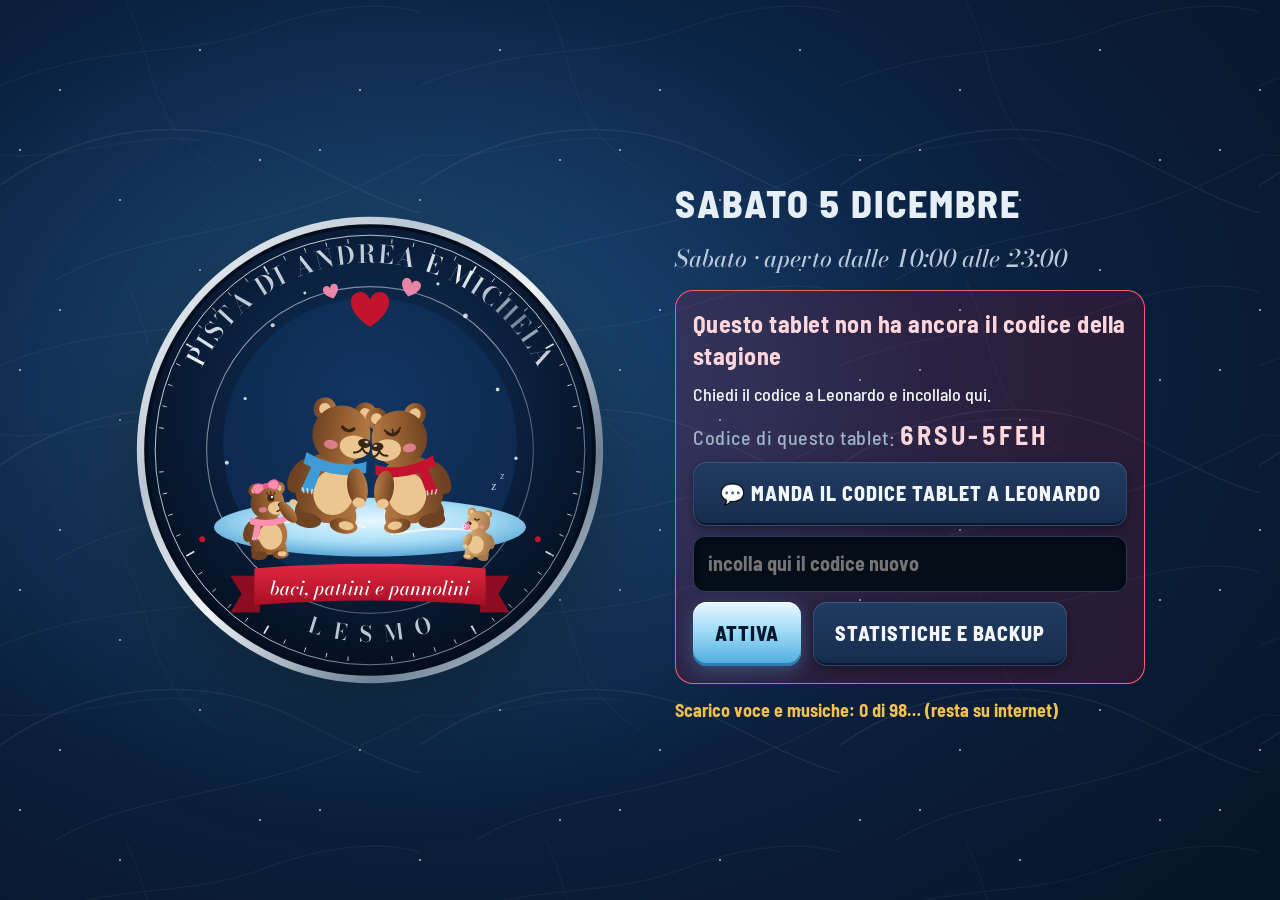
==== commit 874e274e: "Versione 20261117-180427" ====
--- a/index.html
+++ b/index.html
@@ -19,7 +19,7 @@
 
 <section id="avvio" class="avvio">
   <div class="avvio-neve" aria-hidden="true"></div>
-  <img src="logo/logo_pinguini.svg" alt="Pista di Andrea e Michela – Lesmo" class="avvio-logo">
+  <img src="logo/logo_orsetti.svg" alt="Pista di Andrea e Michela – Lesmo" class="avvio-logo">
   <div class="avvio-colonna">
     <p class="avvio-data" id="avvio-data"></p>
     <p class="avvio-orario" id="avvio-orario"></p>
@@ -37,7 +37,7 @@
 
 <header class="barra">
   <i class="ang a1"></i><i class="ang a2"></i><i class="ang a3"></i><i class="ang a4"></i>
-  <img src="logo/icona_pinguini.svg" alt="" class="barra-icona">
+  <img src="logo/icona_orsetti.svg" alt="" class="barra-icona">
   <div class="barra-nome">
     <span class="barra-titolo">Pista di Andrea e Michela</span>
     <span class="barra-sotto">Pista del ghiaccio · Lesmo</span>
@@ -60,6 +60,9 @@
   <button data-pagina="turni" class="menu-turni">
     <svg viewBox="0 0 48 48"><circle cx="24" cy="27" r="15"/><path d="M24 18v9l6 4M19 5h10M24 5v7"/></svg>
     Turni</button>
+  <button data-pagina="armadi" class="menu-armadi">
+    <svg viewBox="0 0 48 48"><rect x="10" y="5" width="28" height="38" rx="3"/><path d="M24 5v38M18 22v4M30 22v4"/></svg>
+    Armadietti</button>
   <button data-pagina="suoni">
     <svg viewBox="0 0 48 48"><path d="M8 19h8l10-8v26l-10-8H8z"/><path d="M32 17a10 10 0 0 1 0 14M37 12a17 17 0 0 1 0 24"/></svg>
     Annunci</button>
@@ -75,6 +78,7 @@
   <section id="pg-oggi" class="pagina attiva"></section>
   <section id="pg-pinguini" class="pagina"></section>
   <section id="pg-turni" class="pagina"></section>
+  <section id="pg-armadi" class="pagina"></section>
   <section id="pg-suoni" class="pagina"></section>
   <section id="pg-stats" class="pagina"></section>
   <section id="pg-imp" class="pagina"></section>
--- a/css/stile.css
+++ b/css/stile.css
@@ -1 +1 @@
-@font-face{font-family:Bodoni;src:url(../font/BodoniModa.ttf) format("truetype");font-weight:400 900;font-display:swap}@font-face{font-family:Bodoni;src:url(../font/BodoniModa-Italic.ttf) format("truetype");font-weight:400 900;font-style:italic;font-display:swap}@font-face{font-family:Barlow;src:url(../font/BarlowSemiCondensed-Medium.ttf) format("truetype");font-weight:500;font-display:swap}@font-face{font-family:Barlow;src:url(../font/BarlowSemiCondensed-Bold.ttf) format("truetype");font-weight:700;font-display:swap}@font-face{font-family:Barlow;src:url(../font/BarlowSemiCondensed-ExtraBold.ttf) format("truetype");font-weight:800;font-display:swap}:root{--notte: #081A33;--abisso: #040D1C;--lastra: #0F2748;--lastra-2: #163563;--filo: rgba(185, 198, 211, .28);--argento: #B9C6D3;--neve: #F3F7FA;--ghiaccio: #8FD3F5;--ghiaccio-scuro: #2C7FB8;--rosso: #C4132F;--rosso-chiaro: #FF5A6E;--giallo: #F2C14E;--verde: #4FD1A5;--raggio: 14px;--barra: 72px;--menu: 124px;color-scheme:dark}*{box-sizing:border-box;-webkit-tap-highlight-color:transparent}html,body{margin:0;height:100%}body{background:radial-gradient(120% 90% at 60% 0%,#10305a 0%,var(--notte) 55%,var(--abisso) 100%) fixed;color:var(--neve);font:500 18px/1.35 Barlow,system-ui,sans-serif;overflow:hidden;user-select:none;-webkit-user-select:none;touch-action:manipulation}button,input,select,textarea{font:inherit;color:inherit}button{cursor:pointer;border:0;background:none}button:focus-visible,input:focus-visible,select:focus-visible,textarea:focus-visible{outline:3px solid var(--ghiaccio);outline-offset:2px}h1,h2,h3{font-family:Bodoni,Georgia,serif;font-weight:600;margin:0;letter-spacing:.01em}h2{font-size:30px}h3{font-size:22px;color:var(--argento)}.num{font-variant-numeric:tabular-nums}[hidden]{display:none!important}.barra{position:fixed;inset:0 0 auto;height:var(--barra);display:flex;align-items:center;gap:18px;padding:0 16px 0 18px;background:#040d1cd1;border-bottom:1px solid var(--filo);backdrop-filter:blur(6px);z-index:20}.barra-icona{width:52px;height:52px;border-radius:50%}.barra-nome{display:flex;flex-direction:column;line-height:1.1;min-width:0}.barra-titolo{font-family:Bodoni,serif;font-size:25px;font-weight:600}.barra-sotto{font-family:Bodoni,serif;font-style:italic;color:var(--argento);font-size:15px}.barra-centro{margin-left:auto;display:flex;align-items:center;gap:14px}.barra-ora{font-size:34px;font-weight:800;font-variant-numeric:tabular-nums;letter-spacing:.02em}.badge{display:inline-flex;align-items:center;gap:6px;padding:5px 12px;border-radius:999px;border:1px solid var(--filo);color:var(--argento);font-weight:700;font-size:16px;white-space:nowrap}.badge.festivo{border-color:var(--rosso-chiaro);color:#ffd6dc;background:#c4132f38}.badge.vacanze{border-color:var(--rosso-chiaro);color:#fff;background:var(--rosso)}.badge.chiuso,.badge.fuori{color:var(--giallo);border-color:var(--giallo)}.badge.finto{color:#1b1200;background:var(--giallo);border-color:var(--giallo)}.stato{display:flex;gap:8px}.stato span{padding:6px 12px;border-radius:10px;font-weight:700;font-size:15px;white-space:nowrap;background:#4fd1a524;color:var(--verde);border:1px solid rgba(79,209,165,.4)}.stato span.ko{background:var(--rosso);color:#fff;border-color:var(--rosso-chiaro);animation:lampo 1s steps(2) infinite}.btn-stop{height:54px;padding:0 22px;border-radius:12px;background:var(--rosso);color:#fff;font-weight:800;font-size:22px;letter-spacing:.04em;border:2px solid #ff8a98}.btn-stop:active{transform:scale(.96)}.menu{position:fixed;top:var(--barra);bottom:0;left:0;width:var(--menu);display:flex;flex-direction:column;gap:8px;padding:12px 10px;background:#040d1c99;border-right:1px solid var(--filo);z-index:10}.menu button{flex:1;max-height:128px;display:flex;flex-direction:column;align-items:center;justify-content:center;gap:6px;border-radius:var(--raggio);color:var(--argento);font-weight:700;font-size:16px}.menu svg{width:42px;height:42px;fill:none;stroke:currentColor;stroke-width:2.6;stroke-linecap:round;stroke-linejoin:round}.menu button.attivo{background:var(--lastra-2);color:var(--neve);box-shadow:inset 4px 0 0 var(--ghiaccio)}.menu button.attivo svg{stroke:var(--ghiaccio)}main{position:fixed;top:var(--barra);left:var(--menu);right:0;bottom:0}.pagina{display:none;height:100%;overflow-y:auto;padding:18px 20px 28px;overscroll-behavior:contain}.pagina.attiva{display:block}.pannello{background:var(--lastra);border:1px solid var(--filo);border-radius:18px;padding:18px}.pannello+.pannello{margin-top:14px}.riga{display:flex;gap:12px;align-items:center;flex-wrap:wrap}.spazio{flex:1}.btn{min-height:64px;padding:0 22px;border-radius:var(--raggio);font-weight:700;font-size:20px;background:var(--lastra-2);border:1px solid var(--filo);color:var(--neve);display:inline-flex;align-items:center;justify-content:center;gap:10px}.btn:active{transform:scale(.97);filter:brightness(1.15)}.btn.primario{background:var(--ghiaccio);color:var(--abisso);border-color:transparent}.btn.pericolo{background:var(--rosso);border-color:var(--rosso-chiaro);color:#fff}.btn.piccolo{min-height:50px;font-size:17px;padding:0 16px}.btn[disabled]{opacity:.4}.etichetta{color:var(--argento);font-size:16px}.vuoto{color:var(--argento);font-style:italic}.spunta{display:inline-flex;align-items:center;gap:12px;font-size:19px;min-height:52px}.spunta input{width:30px;height:30px;accent-color:var(--ghiaccio)}.interruttore{position:relative;display:inline-flex;align-items:center;gap:14px;font-weight:700;font-size:20px;min-height:60px}.interruttore input{appearance:none;width:84px;height:46px;border-radius:999px;background:#3a4a61;position:relative;transition:background .2s}.interruttore input:after{content:"";position:absolute;top:5px;left:5px;width:36px;height:36px;border-radius:50%;background:#fff;transition:transform .2s}.interruttore input:checked{background:var(--verde)}.interruttore input:checked:after{transform:translate(38px)}input[type=text],input[type=number],input[type=time],input[type=date],input[type=datetime-local],input[type=password],select,textarea{min-height:56px;border-radius:12px;border:1px solid var(--filo);background:var(--abisso);padding:0 14px;font-size:20px;color:var(--neve);user-select:text;-webkit-user-select:text}textarea{padding:12px 14px;min-height:100px;resize:vertical;width:100%}input[type=number]{width:120px}input[type=range]{width:100%;height:44px;accent-color:var(--ghiaccio)}.avvio{position:fixed;inset:0;z-index:50;display:flex;align-items:center;justify-content:center;gap:70px;background:radial-gradient(90% 90% at 35% 40%,#143a6b 0%,var(--notte) 55%,var(--abisso) 100%)}.avvio[hidden]{display:none}.avvio-logo{width:min(470px,42vw);filter:drop-shadow(0 20px 50px rgba(0,0,0,.55))}.avvio-colonna{display:flex;flex-direction:column;gap:14px;max-width:470px}.avvio-data{font-family:Bodoni,serif;font-size:34px;margin:0}.avvio-orario{margin:0;color:var(--argento);font-size:22px}.btn-avvia{margin-top:14px;height:130px;border-radius:22px;background:var(--ghiaccio);color:var(--abisso);font-weight:800;font-size:40px;letter-spacing:.04em;box-shadow:0 0 0 6px #8fd3f52e,0 18px 40px #00000073}.btn-avvia:active{transform:scale(.97)}.avvio-opzioni{display:flex;gap:22px;flex-wrap:wrap}.avvio-nota{color:var(--argento);margin:0;font-size:16px}.velo{position:fixed;inset:0;z-index:60;background:#020710b8;display:flex;align-items:center;justify-content:center;padding:20px}.finestra{background:var(--lastra);border:1px solid var(--filo);border-radius:22px;padding:24px;width:min(760px,100%);max-height:100%;overflow-y:auto;box-shadow:0 30px 80px #0009}.finestra h2{margin-bottom:14px}.finestra .azioni{display:flex;gap:12px;justify-content:flex-end;margin-top:22px;flex-wrap:wrap}.finestra .azioni .btn{min-width:170px}#avvisi{position:fixed;bottom:22px;left:50%;transform:translate(-50%);z-index:70;display:flex;flex-direction:column;gap:10px;align-items:center}.avviso{display:flex;align-items:center;gap:18px;padding:14px 18px 14px 22px;border-radius:16px;background:var(--neve);color:var(--abisso);font-weight:700;font-size:20px;box-shadow:0 14px 40px #00000080}.avviso .btn{min-height:52px;background:var(--abisso);color:var(--neve)}.aggiorna{position:fixed;top:calc(var(--barra) + 10px);left:50%;transform:translate(-50%);z-index:65;padding:18px 30px;border-radius:16px;background:var(--giallo);color:#1b1200;font-weight:800;font-size:21px;box-shadow:0 12px 30px #00000080}.oggi{display:grid;grid-template-columns:1.25fr 1fr;gap:18px;min-height:100%}.cassa{display:flex;flex-direction:column;gap:14px}.btn-ingresso{flex:1;min-height:250px;border-radius:24px;background:var(--ghiaccio);color:var(--abisso);display:flex;flex-direction:column;align-items:center;justify-content:center;gap:4px;box-shadow:inset 0 -8px #040d1c2e}.btn-ingresso:active{transform:scale(.985);filter:brightness(1.1)}.btn-ingresso b{font-size:84px;font-weight:800;line-height:1}.btn-ingresso span{font-size:22px;font-weight:700}.rapidi{display:grid;grid-template-columns:repeat(3,1fr);gap:14px}.rapidi .btn{min-height:110px;font-size:44px;font-weight:800;border-radius:20px}.annulla-riga{display:flex;gap:14px}.annulla-riga .btn{flex:1}.contatori{display:grid;grid-template-columns:1fr 1fr;gap:12px}.contatore{background:var(--abisso);border:1px solid var(--filo);border-radius:14px;padding:12px 16px}.contatore b{display:block;font-size:38px;font-weight:800;font-variant-numeric:tabular-nums;line-height:1.1}.contatore span{color:var(--argento);font-size:16px}.totale{grid-column:span 2;display:flex;align-items:baseline;justify-content:space-between;border-color:var(--ghiaccio)}.totale b{font-size:50px;color:var(--ghiaccio)}.lato{display:flex;flex-direction:column;gap:14px}.giorno-titolo{display:flex;align-items:center;justify-content:space-between;gap:12px}.chiusura-conto{font-size:46px;font-weight:800;font-variant-numeric:tabular-nums;line-height:1.05}.meteo-box{display:flex;align-items:center;gap:16px}.meteo-icona{font-size:56px;line-height:1;white-space:nowrap}.meteo-storia{color:var(--argento);font-size:16px}.promemoria{border-color:var(--giallo);background:#f2c14e1a}.promemoria b{color:var(--giallo)}.griglia-pinguini{display:grid;grid-template-columns:repeat(auto-fill,minmax(146px,1fr));gap:10px}.pinguino{position:relative;aspect-ratio:1 / .8;border-radius:18px;background:var(--lastra);border:2px solid var(--filo);display:flex;flex-direction:column;align-items:center;justify-content:center;overflow:hidden}.pinguino:active{transform:scale(.97)}.pinguino svg.ghiera{position:absolute;width:86%;height:86%}.pinguino .n{position:relative;font-size:56px;font-weight:800;line-height:1;font-variant-numeric:tabular-nums}.pinguino .t{position:relative;font-size:22px;font-weight:700;font-variant-numeric:tabular-nums;color:var(--argento)}.pinguino.libero .t{font-size:17px}.pinguino.uso{background:var(--lastra-2);border-color:var(--ghiaccio)}.pinguino.uso .t{color:var(--ghiaccio)}.pinguino.ultimo{background:#4a3a0c;border-color:var(--giallo);animation:lampeggia .9s ease-in-out infinite}.pinguino.ultimo .t{color:var(--giallo)}.pinguino.scaduto{background:var(--rosso);border-color:#ff9aa6}.pinguino.scaduto .t{color:#fff}.pinguino .turni{position:absolute;top:8px;right:10px;font-size:15px;font-weight:800;color:var(--neve);background:#00000059;padding:2px 8px;border-radius:8px}@keyframes lampeggia{50%{background:#7a5e10}}@keyframes lampo{50%{opacity:.55}}.legenda{display:flex;gap:18px;color:var(--argento);font-size:16px;flex-wrap:wrap}.legenda i{display:inline-block;width:16px;height:16px;border-radius:4px;vertical-align:-2px;margin-right:6px}.suoni{display:grid;grid-template-columns:1fr 380px;gap:18px}.gruppo-suoni{margin-bottom:16px}.gruppo-suoni h3{margin-bottom:10px}.griglia-suoni{display:grid;grid-template-columns:repeat(auto-fill,minmax(190px,1fr));gap:10px}.suono{min-height:84px;border-radius:14px;padding:10px 14px;text-align:left;font-weight:700;font-size:19px;background:var(--lastra-2);border:1px solid var(--filo);border-left:6px solid var(--colore, var(--ghiaccio));display:flex;flex-direction:column;justify-content:center}.suono small{color:var(--argento);font-weight:500;font-size:14px;line-height:1.2;margin-top:3px;display:-webkit-box;-webkit-line-clamp:2;-webkit-box-orient:vertical;overflow:hidden}.suono:active{filter:brightness(1.3);transform:scale(.98)}.suono.suonando{box-shadow:0 0 0 3px var(--ghiaccio)}.lettore .titolo{font-size:20px;font-weight:700;min-height:28px;overflow:hidden;text-overflow:ellipsis;white-space:nowrap}.lettore .comandi{display:grid;grid-template-columns:repeat(3,1fr);gap:10px;margin:12px 0}.lettore .comandi .btn{min-height:72px;font-size:28px}.lista-musica{max-height:220px;overflow-y:auto;margin-top:10px}.lista-musica div{display:flex;align-items:center;gap:10px;padding:8px 0;border-bottom:1px solid var(--filo)}.lista-musica div span{flex:1;overflow:hidden;text-overflow:ellipsis;white-space:nowrap}.lista-musica div.ora span{color:var(--ghiaccio);font-weight:700}.in-onda{color:var(--ghiaccio);font-weight:700;min-height:26px}.filtri{display:flex;gap:10px;flex-wrap:wrap;align-items:center;margin-bottom:14px}.filtri .btn.attivo{background:var(--ghiaccio);color:var(--abisso)}.tessere{display:grid;grid-template-columns:repeat(5,1fr);gap:12px;margin-bottom:14px}.tessera{background:var(--lastra);border:1px solid var(--filo);border-radius:16px;padding:14px 16px}.tessera b{display:block;font-size:34px;font-weight:800;font-variant-numeric:tabular-nums}.tessera span{color:var(--argento);font-size:15px}.grafici{display:grid;grid-template-columns:1fr 1fr;gap:14px}.grafico{background:var(--lastra);border:1px solid var(--filo);border-radius:18px;padding:14px;height:340px;display:flex;flex-direction:column}.grafico.largo{grid-column:span 2}.grafico h3{font-size:19px;margin-bottom:8px}.grafico .tela{position:relative;flex:1;min-height:0}table.tab{width:100%;border-collapse:collapse;font-size:17px}table.tab th{text-align:left;color:var(--argento);font-weight:700;padding:8px 10px;border-bottom:1px solid var(--filo)}table.tab td{padding:10px;border-bottom:1px solid rgba(185,198,211,.12);font-variant-numeric:tabular-nums}table.tab tr.festivo td:first-child{box-shadow:inset 4px 0 0 var(--rosso)}table.tab td.dx,table.tab th.dx{text-align:right}.imp{display:grid;grid-template-columns:1fr 1fr;gap:14px;align-items:start}.campo{display:flex;align-items:center;justify-content:space-between;gap:14px;padding:10px 0;border-bottom:1px solid rgba(185,198,211,.12)}.campo:last-child{border-bottom:0}.campo>span{font-size:19px}.elenco-voce{display:flex;align-items:center;gap:10px;padding:10px 0;border-bottom:1px solid rgba(185,198,211,.12)}.elenco-voce .testo{flex:1}.elenco-voce .testo small{display:block;color:var(--argento)}.tastierino{display:grid;grid-template-columns:repeat(3,110px);gap:12px;justify-content:center;margin-top:16px}.tastierino .btn{min-height:90px;font-size:36px}.pin-puntini{text-align:center;font-size:44px;letter-spacing:16px;min-height:60px}.meteo-scelte{display:grid;grid-template-columns:repeat(3,1fr);gap:12px}.meteo-scelte button,.meteo-extra button{min-height:112px;border-radius:18px;background:var(--lastra-2);border:2px solid var(--filo);display:flex;flex-direction:column;align-items:center;justify-content:center;gap:4px;font-weight:700;font-size:20px}.meteo-scelte button i,.meteo-extra button i{font-style:normal;font-size:46px;line-height:1.1}.meteo-scelte button.sel,.meteo-extra button.sel{border-color:var(--ghiaccio);background:#1d4a80;box-shadow:0 0 0 3px #8fd3f559}.meteo-extra{display:grid;grid-template-columns:1fr 1fr;gap:12px;margin-top:12px}.meteo-extra button{min-height:84px;flex-direction:row;gap:12px}.meteo-extra button i{font-size:36px}.debug-barra{border-color:var(--giallo)}@media (max-width: 1100px){.oggi,.suoni,.imp,.grafici{grid-template-columns:1fr}.grafico.largo{grid-column:auto}.tessere{grid-template-columns:repeat(2,1fr)}.barra-sotto{display:none}}@media (prefers-reduced-motion: reduce){.pinguino.ultimo,.stato span.ko{animation:none}}:root{--alto: env(safe-area-inset-top, 0px);--basso: env(safe-area-inset-bottom, 0px)}.barra{height:calc(var(--barra) + var(--alto));padding-top:var(--alto);padding-left:calc(18px + env(safe-area-inset-left,0px));padding-right:calc(16px + env(safe-area-inset-right,0px))}.menu,main{top:calc(var(--barra) + var(--alto))}.menu{padding-bottom:calc(12px + var(--basso));left:env(safe-area-inset-left,0px)}main{left:calc(var(--menu) + env(safe-area-inset-left,0px));right:env(safe-area-inset-right,0px)}.pagina{padding-bottom:calc(28px + var(--basso));-webkit-overflow-scrolling:touch}html,body{height:100dvh;overscroll-behavior:none}body{-webkit-touch-callout:none;-webkit-text-size-adjust:100%}img,svg,button{-webkit-touch-callout:none;-webkit-user-drag:none}.file-nascosto{position:absolute;width:1px;height:1px;opacity:0;overflow:hidden;pointer-events:none}.tieni-acceso{position:fixed;width:1px;height:1px;opacity:.01;left:0;bottom:0;pointer-events:none}@media (max-width: 1200px){.barra{gap:12px}.barra-ora{font-size:30px}.stato span{padding:6px 9px;font-size:14px}}.avvio-offline{margin:0;font-size:18px;font-weight:700;color:var(--giallo);min-height:24px}.avvio-offline.ok{color:var(--verde)}:root{--alto: env(safe-area-inset-top, 0px);--basso: env(safe-area-inset-bottom, 0px);--fondo: #06101f;--sup: #0d1b31;--sup2: #12233e;--sup3: #1a2f50;--riga: #263d61;--testo: #f1f6fb;--tenue: #9fb2c6;--spento: #5f7389;--cromo: #e6eef6;--filetto: #b9c9d9;--gh1: #e9f8ff;--gh2: #9fdcf8;--gh3: #4ea9dc;--gh-ink: #04182e;--r: 16px;--r-s: 12px;--display: "Barlow", "Arial Narrow", sans-serif;--brina: repeating-linear-gradient(28deg, rgba(255,255,255,.035) 0 1px, transparent 1px 5px), repeating-linear-gradient(-62deg, rgba(255,255,255,.028) 0 1px, transparent 1px 7px);--pattini: url("data:image/svg+xml,%3Csvg xmlns='http://www.w3.org/2000/svg' width='420' height='280'%3E%3Cg fill='none' stroke='%23ffffff' stroke-linecap='round'%3E%3Cpath d='M-20 200C80 120 200 110 300 160S440 230 460 200' stroke-opacity='.07' stroke-width='1.3'/%3E%3Cpath d='M-10 90C100 40 180 60 260 30S400 0 440 20' stroke-opacity='.05'/%3E%3Cpath d='M40 290C140 220 260 250 430 150' stroke-opacity='.06'/%3E%3Cpath d='M120 -10C160 60 140 120 220 170' stroke-opacity='.04'/%3E%3Cpath d='M-30 150C60 170 120 130 200 140' stroke-opacity='.05' stroke-width='.8'/%3E%3C/g%3E%3C/svg%3E")}body{background:var(--pattini),radial-gradient(110% 80% at 65% -10%,#143865 0%,#0a1f3c 40%,var(--fondo) 75%) fixed;background-size:420px 280px,auto;-webkit-font-smoothing:antialiased;font-variant-numeric:tabular-nums}h2{font-family:var(--display);font-weight:800;text-transform:uppercase;letter-spacing:.04em;font-size:30px;line-height:1;color:var(--testo)}h3{font-family:var(--display);font-weight:800;text-transform:uppercase;letter-spacing:.05em;font-size:21px;line-height:1.05;color:var(--cromo)}.barra{background:var(--brina),var(--pattini),linear-gradient(180deg,#16325a,#0b1d38);background-size:auto,420px 280px,auto;border-bottom:0;box-shadow:inset 0 -1px #04101f,inset 0 -6px #0c1a30,0 10px 26px #00000080;backdrop-filter:none}.barra:before{content:"";position:absolute;left:7px;right:7px;bottom:9px;top:calc(var(--alto) + 7px);border:1px solid var(--filetto);border-radius:10px;opacity:.45;pointer-events:none}.barra .ang{position:absolute;width:14px;height:14px;z-index:1;background:radial-gradient(circle at 35% 30%,#fff 0 8%,#d6dde4 32%,#6d7680)}.ang.a1{top:var(--alto);left:0;border-radius:0 0 7px}.ang.a2{top:var(--alto);right:0;border-radius:0 0 0 7px}.ang.a3{bottom:0;left:0;border-radius:0 7px 0 0}.ang.a4{bottom:0;right:0;border-radius:7px 0 0}.barra-icona{width:54px;height:54px;filter:drop-shadow(0 3px 8px rgba(0,0,0,.7))}.barra-titolo{font-family:var(--display);font-weight:800;text-transform:uppercase;letter-spacing:.06em;font-size:26px;color:var(--cromo);line-height:1}.barra-sotto{font-size:16px;margin-top:3px;color:var(--filetto)}.barra-ora{display:inline-flex;align-items:center;gap:10px;padding:4px 16px 4px 14px;border-radius:99px;background:#050c17;box-shadow:inset 0 0 0 1px #2d4466,inset 0 2px 6px #000c;font-family:var(--display);font-size:32px;color:#fff}.barra-ora:before{content:"";width:10px;height:10px;border-radius:50%;background:#5fd1ff;box-shadow:0 0 10px 2px #5fd1ffcc;animation:respiro 2.4s ease-in-out infinite}@keyframes respiro{50%{opacity:.45}}.badge{font-family:var(--display);text-transform:uppercase;letter-spacing:.05em;font-size:15px;padding:6px 13px;background:#00000040}.stato span{font-family:var(--display);text-transform:uppercase;letter-spacing:.05em;background:#0000004d;box-shadow:inset 0 0 0 1px #4fd1a573;border:0;display:inline-flex;align-items:center;gap:7px}.stato span:before{content:"";width:8px;height:8px;border-radius:50%;background:var(--verde);box-shadow:0 0 8px 1px #4fd1a5cc}.stato span.ko{background:var(--rosso);box-shadow:inset 0 0 0 1px #ff8a98}.stato span.ko:before{background:#fff;box-shadow:0 0 8px 2px #fff}.btn-stop{font-family:var(--display);letter-spacing:.08em;border:0;background:linear-gradient(180deg,#ea3a4d,#b5132b);box-shadow:inset 0 1px #ffffff4d,inset 0 -4px #7d0c1d,0 6px 16px #c4132f59}.menu{background:linear-gradient(180deg,#050c18d9,#050c18a6);border-right:0;box-shadow:inset -1px 0 #1a2c48;gap:10px}.menu button{position:relative;font-family:var(--display);text-transform:uppercase;letter-spacing:.06em;font-size:15px;background:var(--sup);color:var(--tenue);box-shadow:inset 0 1px #ffffff0d,inset 0 -3px #040b16,0 2px 6px #0000004d}.menu button:before{content:"";position:absolute;top:10px;right:10px;width:8px;height:8px;border-radius:50%;background:#22344f;box-shadow:inset 0 1px 1px #0009}.menu svg{stroke-width:2.3}.menu button.attivo{background:linear-gradient(180deg,#1d3a63,#12284a);color:#fff;box-shadow:inset 0 0 0 1px #35557f,inset 0 -3px 0 var(--rosso),0 4px 12px #0006}.menu button.attivo:before{background:#5fd1ff;box-shadow:0 0 10px 2px #5fd1ffcc}.menu button.attivo svg{stroke:var(--gh2);filter:drop-shadow(0 0 6px rgba(143,211,245,.45))}.pannello,.tessera,.grafico{background:linear-gradient(180deg,var(--sup2),var(--sup));border:0;border-radius:var(--r);box-shadow:inset 0 0 0 1px var(--riga),inset 0 1px #ffffff0a,0 8px 22px #0000004d}.pannello>h3:first-child,.grafico>h3:first-child{margin-bottom:10px!important}.finestra{background:var(--brina),linear-gradient(180deg,#14294a,#0c1b33);border:0;box-shadow:inset 0 0 0 1px #35557f,inset 0 3px 0 var(--filetto),0 30px 80px #000000b3}.velo{background:#020710c7;backdrop-filter:blur(3px);-webkit-backdrop-filter:blur(3px)}.promemoria{background:linear-gradient(180deg,#f2c14e24,#f2c14e0f);box-shadow:inset 0 0 0 1px #f2c14e8c,inset 4px 0 0 var(--giallo)}.btn{font-family:var(--display);text-transform:uppercase;letter-spacing:.05em;font-weight:800;border:0;color:var(--testo);background:linear-gradient(180deg,#213b62,#182d4d);box-shadow:inset 0 1px #ffffff14,inset 0 0 0 1px #2d4a74,inset 0 -3px #0a1729,0 3px 8px #00000059;transition:transform .08s,filter .15s}.btn:active{transform:translateY(2px);filter:brightness(1.15)}.btn.primario{color:var(--gh-ink);background:linear-gradient(180deg,var(--gh1) 0%,var(--gh2) 45%,var(--gh3) 100%);box-shadow:inset 0 1px #fffc,inset 0 -3px #2a7fb3,0 5px 18px #5fbef04d}.btn.pericolo{background:linear-gradient(180deg,#e8394c,#ad1328);box-shadow:inset 0 1px #ffffff40,inset 0 -3px #6d0a18,0 4px 14px #c4132f4d}.btn.piccolo{font-size:16px}.filtri .btn.attivo{color:#fff;background:linear-gradient(180deg,#1d3a63,#12284a);box-shadow:inset 0 0 0 1px #4a6c99,inset 0 -3px 0 var(--rosso)}.btn-ingresso{position:relative;overflow:hidden;color:var(--gh-ink);background:var(--pattini),linear-gradient(160deg,#ffffff8c,#fff0 38%),linear-gradient(180deg,#e3f6ff,#a6defa 48%,#5db3e3);background-size:420px 280px,auto,auto;box-shadow:inset 0 2px #ffffffe6,inset 0 0 0 1px #ffffff59,inset 0 -8px #2f86bb,0 14px 34px #3caae647}.btn-ingresso:after{content:"";position:absolute;top:-40%;bottom:-40%;width:26%;left:-40%;background:linear-gradient(90deg,transparent,rgba(255,255,255,.55),transparent);transform:rotate(18deg);animation:riflesso 7s ease-in-out infinite}@keyframes riflesso{0%,70%{left:-40%}to{left:130%}}.btn-ingresso b{font-family:var(--display);font-size:104px;letter-spacing:.01em;text-shadow:0 2px 0 rgba(255,255,255,.5)}.btn-ingresso span{font-family:var(--display);text-transform:uppercase;letter-spacing:.08em;font-weight:800;font-size:23px}.btn-ingresso:active{transform:translateY(3px)}.rapidi .btn{font-size:48px;letter-spacing:.02em;background:linear-gradient(180deg,#1f3a62,#152a49);box-shadow:inset 0 1px #ffffff14,inset 0 0 0 1px #2d4a74,inset 0 -4px 0 var(--gh3),0 4px 10px #00000059}.annulla-riga .btn{color:var(--tenue);box-shadow:inset 0 1px #ffffff0f,inset 0 0 0 1px #2d4a74,inset 0 -3px #4a5d78}.contatori{gap:0;border-radius:var(--r);overflow:hidden;background:#071223;box-shadow:inset 0 0 0 1px var(--riga)}.contatore{background:none;border:0;border-radius:0;padding:12px 16px 11px;text-align:center}.contatore+.contatore:not(.totale){box-shadow:inset 1px 0 0 var(--riga)}.contatore b{font-family:var(--display);font-size:44px;line-height:1;letter-spacing:.02em}.contatore span{font-size:15px;font-weight:700}.totale{text-align:left;align-items:center;padding:14px 18px;background:var(--brina),linear-gradient(180deg,#13284a,#0c1b33);box-shadow:inset 0 1px 0 var(--riga),inset 0 3px 0 var(--filetto)}.totale span{font-family:var(--display);text-transform:uppercase;letter-spacing:.07em;font-size:18px;color:var(--cromo)}.totale b{font-size:58px;color:var(--gh2);text-shadow:0 0 22px rgba(143,211,245,.35)}.giorno-titolo h2{font-size:28px}.chiusura-conto{font-family:var(--display);font-size:64px;letter-spacing:.02em;color:#fff}.meteo-box .btn{white-space:nowrap}.pinguino{border:0;border-radius:18px;background:linear-gradient(180deg,#132848,#0c1b33);box-shadow:inset 0 0 0 1px var(--riga),inset 0 1px #ffffff0d,inset 0 -4px #081325,0 4px 12px #0000004d}.pinguino .n{font-family:var(--display);font-size:62px;letter-spacing:.01em}.pinguino .t{font-family:var(--display);letter-spacing:.04em}.pinguino.libero .t{text-transform:uppercase;color:var(--spento)}.pinguino.libero .n{color:#c9d6e3}.pinguino.uso{border:0;background:var(--pattini),linear-gradient(180deg,#1c4373,#11294b);background-size:420px 280px,auto;box-shadow:inset 0 0 0 2px var(--gh3),inset 0 -4px 0 var(--gh2),0 0 20px #5fbef038}.pinguino.ultimo{border:0;background:linear-gradient(180deg,#5a4610,#3b2d08);box-shadow:inset 0 0 0 2px var(--giallo),inset 0 -4px 0 var(--giallo),0 0 22px #f2c14e4d}.pinguino.scaduto{border:0;background:repeating-linear-gradient(135deg,#d01a35 0 16px,#a8102a 16px 32px);box-shadow:inset 0 0 0 2px #ff9aa6,inset 0 -4px #ffd0d6,0 0 26px #d01a3573}.pinguino .turni{font-family:var(--display);letter-spacing:.04em;background:#00000073;box-shadow:inset 0 0 0 1px #fff3}.legenda{font-family:var(--display);text-transform:uppercase;letter-spacing:.05em;font-size:14px}.suono{border:0;border-radius:14px;font-family:var(--display);letter-spacing:.02em;background:linear-gradient(180deg,#1c3559,#142a48);box-shadow:inset 0 1px #ffffff12,inset 0 0 0 1px #2a4670,inset 0 -4px 0 var(--colore, var(--gh3)),0 3px 8px #0000004d}.suono small{font-family:Barlow,sans-serif;letter-spacing:0}.suono.suonando{box-shadow:inset 0 0 0 2px var(--gh2),inset 0 -4px 0 var(--colore, var(--gh3)),0 0 18px #8fd3f566}.gruppo-suoni h3{display:flex;align-items:center;gap:10px}.gruppo-suoni h3:after{content:"";flex:1;height:1px;background:linear-gradient(90deg,var(--riga),transparent)}.lettore .titolo{font-family:var(--display);letter-spacing:.03em}.in-onda{font-family:var(--display);text-transform:uppercase;letter-spacing:.05em;color:var(--gh2)}.tessera{text-align:center;padding:14px 10px 12px}.tessera b{font-family:var(--display);font-size:40px;line-height:1.05;letter-spacing:.02em}.tessera span{font-weight:700;font-size:14px}.tessere .tessera:first-child{box-shadow:inset 0 0 0 1px var(--riga),inset 0 3px 0 var(--filetto),0 8px 22px #0000004d}.tessere .tessera:first-child b{color:var(--gh2)}table.tab th{font-family:var(--display);text-transform:uppercase;letter-spacing:.05em;font-size:15px}.campo{border-bottom:1px solid #1d3253}.campo>span{font-size:18px;font-weight:600}input[type=text],input[type=number],input[type=time],input[type=date],input[type=datetime-local],input[type=password],select,textarea{background:#050d19;border:1px solid var(--riga);font-weight:700;box-shadow:inset 0 2px 5px #00000080}input:focus,select:focus,textarea:focus{outline:none;border-color:var(--gh2);box-shadow:0 0 0 3px #8fd3f533,inset 0 2px 5px #00000080}.interruttore input{background:#26364d;box-shadow:inset 0 2px 5px #0009}.interruttore input:after{background:linear-gradient(180deg,#fff,#cfd8e2);box-shadow:0 2px 5px #00000080}.interruttore input:checked{background:linear-gradient(180deg,#3fbf92,#2a9670)}.meteo-scelte button,.meteo-extra button{border:0;font-family:var(--display);text-transform:uppercase;letter-spacing:.05em;background:linear-gradient(180deg,#1c3559,#142a48);box-shadow:inset 0 1px #ffffff12,inset 0 0 0 1px #2a4670,inset 0 -4px #0a1729,0 3px 8px #0000004d}.meteo-scelte button.sel,.meteo-extra button.sel{border:0;background:linear-gradient(180deg,#2a5a90,#1b3f6c);box-shadow:inset 0 0 0 2px var(--gh2),inset 0 -4px 0 var(--rosso),0 0 18px #8fd3f559}.avviso{background:linear-gradient(180deg,#fff,#e2edf6);color:var(--gh-ink);box-shadow:inset 0 -3px 0 var(--gh3),0 16px 40px #0000008c;font-family:var(--display);letter-spacing:.02em;font-size:21px}.aggiorna{font-family:var(--display);text-transform:uppercase;letter-spacing:.05em;box-shadow:inset 0 -3px #a07a1c,0 12px 30px #00000080}.avvio{background:var(--pattini),radial-gradient(70% 80% at 30% 45%,rgba(95,190,240,.18) 0%,transparent 60%),radial-gradient(100% 100% at 35% 40%,#143a6b 0%,#0a1f3c 50%,var(--fondo) 100%);background-size:420px 280px,auto,auto;overflow:hidden}.avvio-neve{position:absolute;inset:-100px 0 0;pointer-events:none;opacity:.55;background-image:radial-gradient(2px 2px at 20px 30px,#fff 50%,transparent 51%),radial-gradient(1.5px 1.5px at 120px 80px,#fff 50%,transparent 51%),radial-gradient(2.5px 2.5px at 200px 150px,#fff 50%,transparent 51%),radial-gradient(1.5px 1.5px at 60px 190px,#fff 50%,transparent 51%),radial-gradient(2px 2px at 260px 40px,#fff 50%,transparent 51%);background-size:300px 220px;animation:nevica 16s linear infinite}@keyframes nevica{to{transform:translateY(220px)}}.avvio-logo,.avvio-colonna{position:relative}.avvio-logo{filter:drop-shadow(0 24px 60px rgba(0,0,0,.6)) drop-shadow(0 0 40px rgba(95,190,240,.15))}.avvio-data{font-family:var(--display);font-weight:800;text-transform:uppercase;letter-spacing:.05em;font-size:38px;color:var(--cromo)}.avvio-orario{font-family:Bodoni,serif;font-style:italic;font-size:24px;color:var(--filetto)}.btn-avvia{position:relative;overflow:hidden;border-radius:24px;color:var(--gh-ink);font-family:var(--display);font-size:44px;letter-spacing:.08em;background:linear-gradient(160deg,#ffffff8c,#fff0 40%),linear-gradient(180deg,#e3f6ff,#a6defa 48%,#5db3e3);box-shadow:inset 0 2px #ffffffe6,inset 0 -7px #2f86bb,0 0 0 7px #8fd3f524,0 20px 46px #00000080,0 0 50px #5fbef040}.btn-avvia:after{content:"";position:absolute;top:-40%;bottom:-40%;width:22%;left:-40%;background:linear-gradient(90deg,transparent,rgba(255,255,255,.6),transparent);transform:rotate(18deg);animation:riflesso 5s ease-in-out infinite}.btn-avvia:active{transform:translateY(3px)}.avvio-opzioni .spunta{font-weight:700}@media (prefers-reduced-motion: reduce){.avvio-neve,.btn-ingresso:after,.btn-avvia:after,.barra-ora:before{animation:none}}@media (max-width: 1200px){.barra-titolo{font-size:22px}.barra-ora{font-size:28px;padding:3px 13px 3px 11px}}.yt-box{position:fixed;right:calc(14px + env(safe-area-inset-right,0px));bottom:calc(14px + var(--basso));z-index:30;padding:8px 8px 6px;border-radius:16px;background:linear-gradient(180deg,#14294a,#0b1a31);box-shadow:inset 0 0 0 1px #35557f,inset 0 3px 0 var(--filetto),0 14px 34px #0009}.yt-box iframe{display:block;width:356px;height:200px;border:0;border-radius:10px;background:#000}.yt-titolo{display:block;max-width:356px;margin-top:5px;font-family:var(--display);letter-spacing:.03em;font-size:15px;color:var(--gh2);white-space:nowrap;overflow:hidden;text-overflow:ellipsis}.yt-titolo:empty{display:none}body.yt-attivo .pagina{padding-bottom:calc(260px + var(--basso))}.yt-intestazione{display:flex;align-items:center;gap:10px}.yt-logo{display:inline-grid;place-items:center;width:34px;height:24px;border-radius:7px;background:linear-gradient(180deg,#ff3b3b,#c4161c);color:#fff;font-size:13px}.yt-avviso{margin:8px 0;padding:10px 12px;border-radius:12px;background:#f2c14e24;box-shadow:inset 0 0 0 1px var(--giallo);color:var(--giallo);font-weight:700}.avvio-licenza{display:flex;flex-direction:column;gap:10px}.avvio-licenza:empty{display:none}.avvio-licenza b{font-family:var(--display);font-size:24px;letter-spacing:.02em}.avvio-licenza.avviso b{color:var(--giallo)}.avvio-licenza.scaduta{padding:18px;border-radius:18px;background:#c4132f29;box-shadow:inset 0 0 0 1px var(--rosso-chiaro)}.avvio-licenza.scaduta b{color:#ffd6dc}.avvio-licenza input{min-height:56px;width:100%}.pannello.licenza.avviso{box-shadow:inset 0 0 0 1px var(--giallo),inset 0 3px 0 var(--giallo)}.pannello.licenza.scaduta{box-shadow:inset 0 0 0 1px var(--rosso-chiaro),inset 0 3px 0 var(--rosso)}body.sola-lettura .menu button[data-pagina=oggi],body.sola-lettura .menu button[data-pagina=pinguini],body.sola-lettura .menu button[data-pagina=suoni]{display:none}.riattiva{position:fixed;inset:0;z-index:90;display:flex;flex-direction:column;align-items:center;justify-content:center;gap:14px;background:radial-gradient(70% 70% at 50% 50%,#d01a35eb,#780818f2);color:#fff;border:0;font-family:var(--display);text-transform:uppercase;letter-spacing:.06em;cursor:pointer}.riattiva b{font-size:84px;line-height:1;animation:respiro 1.4s ease-in-out infinite}.riattiva span{font-size:32px}.codice-tablet{font-family:var(--display);font-size:20px;letter-spacing:.03em;color:var(--tenue)}.codice-tablet b{color:#fff;font-size:26px;letter-spacing:.12em;user-select:all;-webkit-user-select:all}.avvio-licenza a.btn{text-decoration:none}.avvio-demo{margin:0;padding:12px 16px;border-radius:14px;font-size:18px;color:#1b1200;background:linear-gradient(180deg,#ffe08a,#f2c14e);box-shadow:inset 0 -3px #c8952c}.btn-guida{height:54px;padding:0 18px;border-radius:12px;border:0;color:#1b1200;font-family:var(--display);font-weight:800;font-size:20px;letter-spacing:.06em;background:linear-gradient(180deg,#ffe08a,#f2c14e 50%,#c8952c);box-shadow:inset 0 1px #fff9,inset 0 -3px #8a6414}.guida dl{margin:0;display:grid;grid-template-columns:210px 1fr;gap:10px 18px}.guida dt{font-family:var(--display);font-weight:800;text-transform:uppercase;letter-spacing:.04em;color:var(--gh2);font-size:19px}.guida dd{margin:0;font-size:19px;line-height:1.35}.guida-prova{margin:16px 0 0;padding:14px 16px;border-radius:14px;font-size:19px;background:#f2c14e24;box-shadow:inset 0 0 0 1px var(--giallo)}.guida-passi{margin:0;padding-left:26px;font-size:21px;line-height:1.5}@media (max-width: 760px){.guida dl{grid-template-columns:1fr}}.gira-telefono{display:none}@media (orientation: portrait) and (max-width: 700px){.gira-telefono{position:fixed;inset:0;z-index:200;display:flex;flex-direction:column;align-items:center;justify-content:center;gap:16px;padding:30px;text-align:center;color:#fff;background:radial-gradient(90% 70% at 50% 40%,#163a68,#06101f)}.gira-telefono b{font-family:var(--display);font-size:34px;text-transform:uppercase;letter-spacing:.05em;line-height:1.1}.gira-telefono span{color:var(--argento);font-size:19px}.gira-icona{font-size:90px;animation:gira 2.4s ease-in-out infinite}}@keyframes gira{0%,30%{transform:rotate(0)}55%,85%{transform:rotate(-90deg)}to{transform:rotate(0)}}@media (max-height: 500px){.menu{overflow-y:auto;gap:6px;padding:8px 6px}.menu button{flex:none;min-height:74px}}.demo-avviso{display:flex;flex-direction:column;gap:6px;margin-bottom:14px;box-shadow:inset 0 0 0 2px var(--giallo),0 8px 22px #0000004d!important;background:linear-gradient(180deg,#f2c14e2e,#f2c14e0f)!important}.demo-avviso b{font-family:var(--display);font-size:24px;text-transform:uppercase;letter-spacing:.04em;color:var(--giallo)}.demo-avviso span{font-size:18px}.demo-bloccata .pannello:not(.licenza):not(.demo-avviso){position:relative}.demo-bloccata .pannello:not(.licenza):not(.demo-avviso):after{content:"\1f512  Modificabile nella versione definitiva";position:absolute;inset:0;z-index:2;border-radius:inherit;display:flex;align-items:flex-end;justify-content:center;padding:12px 16px;font-family:var(--display);font-weight:800;font-size:16px;letter-spacing:.04em;text-transform:uppercase;color:var(--giallo);background:#06101f73;cursor:not-allowed}.demo-bloccata .pannello.licenza input,.demo-bloccata .pannello.licenza .btn,.demo-bloccata .pannello.licenza .codice-tablet{display:none}.menu-turni{display:none!important}body.con-turni .menu-turni{display:flex!important}body.con-turni .menu button{max-height:104px}.turni{display:grid;grid-template-columns:430px 1fr;gap:18px;min-height:100%}.turni-cassa{display:flex;flex-direction:column;gap:12px}.turni-durate{display:grid;grid-template-columns:repeat(3,1fr);gap:10px}.turni-durata{min-height:92px;border-radius:16px;display:flex;flex-direction:column;align-items:center;justify-content:center;gap:2px;font-family:var(--display);color:#fff;background:linear-gradient(180deg,#1f3a62,#152a49);box-shadow:inset 0 1px #ffffff14,inset 0 0 0 1px #2d4a74,inset 0 -4px #0a1729}.turni-durata b{font-size:28px;font-weight:800;letter-spacing:.02em}.turni-durata span{font-size:19px;color:var(--argento);font-weight:700}.turni-durata.sel{background:linear-gradient(180deg,#2a5a90,#1b3f6c);box-shadow:inset 0 0 0 2px var(--gh2),inset 0 -4px 0 var(--rosso),0 0 18px #8fd3f559}.turni-durata.sel span{color:var(--gh1)}.turni-display{height:96px;border-radius:16px;display:flex;align-items:center;justify-content:center;font-family:var(--display);font-weight:800;font-size:76px;letter-spacing:.06em;color:#fff;background:#050d19;box-shadow:inset 0 0 0 1px var(--riga),inset 0 3px 8px #0009}.turni-display.vuoto{color:var(--spento)}.turni-tastierino{display:grid;grid-template-columns:repeat(3,1fr);gap:10px}.turni-tasto{min-height:72px;font-size:36px}.turni-avvia{min-height:110px;border-radius:22px;display:flex;flex-direction:column;align-items:center;justify-content:center;color:var(--gh-ink);font-family:var(--display);background:linear-gradient(160deg,#ffffff8c,#fff0 40%),linear-gradient(180deg,#e3f6ff,#a6defa 48%,#5db3e3);box-shadow:inset 0 2px #ffffffe6,inset 0 -7px #2f86bb,0 14px 34px #3caae647}.turni-avvia b{font-size:46px;font-weight:800;letter-spacing:.08em;line-height:1}.turni-avvia span{font-size:21px;font-weight:800;letter-spacing:.05em;text-transform:uppercase}.turni-avvia:active{transform:translateY(3px)}.turni-conta{font-family:var(--display);font-weight:800;font-size:22px;color:var(--gh2)}.turni-lista{display:grid;grid-template-columns:repeat(auto-fill,minmax(150px,1fr));gap:10px;align-content:start}.turno-card{border-radius:16px;padding:10px 8px 9px;display:flex;flex-direction:column;align-items:center;gap:2px;color:#fff;font-family:var(--display);background:linear-gradient(180deg,#1c4373,#11294b);box-shadow:inset 0 0 0 2px var(--gh3),inset 0 -4px 0 var(--gh2)}.turno-card b{font-size:50px;font-weight:800;line-height:1}.turno-card .t{font-size:24px;font-weight:800;color:var(--gh2);font-variant-numeric:tabular-nums}.turno-card small{font-family:Barlow,sans-serif;font-size:13px;color:var(--argento);text-align:center}.turno-card.ultimo{background:linear-gradient(180deg,#5a4610,#3b2d08);box-shadow:inset 0 0 0 2px var(--giallo),inset 0 -4px 0 var(--giallo)}.turno-card.ultimo .t{color:var(--giallo)}.turno-card.scaduto{background:repeating-linear-gradient(135deg,#d01a35 0 16px,#a8102a 16px 32px);box-shadow:inset 0 0 0 2px #ff9aa6,inset 0 -4px #ffd0d6}.turno-card.scaduto .t,.turno-card.scaduto small{color:#fff}@media (max-width: 1100px){.turni{grid-template-columns:1fr}}.conta-oggi{display:grid;grid-template-columns:1fr 1fr 1.3fr;border-radius:var(--r);overflow:hidden;background:#071223;box-shadow:inset 0 0 0 1px var(--riga)}.conta-oggi>div{padding:10px 12px;text-align:center}.conta-oggi>div+div{box-shadow:inset 1px 0 0 var(--riga)}.conta-oggi b{display:block;font-family:var(--display);font-weight:800;font-size:34px;line-height:1}.conta-oggi span{font-size:14px;color:var(--tenue);font-weight:700}.incasso-nascosto{display:flex;align-items:center;justify-content:center;gap:10px;padding:8px 12px;color:var(--tenue);box-shadow:inset 1px 0 0 var(--riga);font-family:var(--display)}.incasso-nascosto span{font-size:14px;text-transform:uppercase;letter-spacing:.05em}.incasso-nascosto b{font-size:22px;color:var(--spento);letter-spacing:.1em}.incasso-nascosto i{font-style:normal;font-size:20px;opacity:.7}.incasso-nascosto.visibile b{color:var(--gh2);letter-spacing:.02em}.btn-chiudi-giornata{min-height:54px;font-size:18px;color:var(--tenue);box-shadow:inset 0 1px #ffffff0f,inset 0 0 0 1px #2d4a74,inset 0 -3px #4a5d78}.btn-vai-turni{min-height:64px;font-size:22px;box-shadow:inset 0 1px #ffffff14,inset 0 0 0 1px #2d4a74,inset 0 -4px 0 var(--giallo)}.pista-adesso h2{font-size:26px}.pista-tessere{display:grid;grid-template-columns:repeat(auto-fit,minmax(140px,1fr));gap:10px;margin:12px 0}.pista-tessera{padding:12px 10px;border-radius:14px;text-align:center;color:#fff;font-family:var(--display);background:linear-gradient(180deg,#1c3559,#142a48);box-shadow:inset 0 0 0 1px #2a4670,inset 0 -4px 0 var(--gh3)}.pista-tessera b{display:block;font-size:48px;font-weight:800;line-height:1}.pista-tessera span{font-size:15px;color:var(--argento);text-transform:uppercase;letter-spacing:.04em}.pista-tessera em{display:block;margin-top:4px;font-style:normal;font-weight:800;color:#fff;background:var(--rosso);border-radius:8px;padding:2px 8px}.pista-tessera.allarme{box-shadow:inset 0 0 0 2px var(--rosso-chiaro),inset 0 -4px 0 var(--rosso)}.chiusura-riga{align-items:flex-end}.chiusura-riga .chiusura-conto{font-size:48px}.prossimo-annuncio{margin-top:12px;padding-top:10px;border-top:1px solid #1d3253}.prossimo-annuncio b{display:block;font-size:20px}.meteo-piccolo .meteo-icona{font-size:40px}.fine-stagione{margin:4px 4px 0}.chiusura-riga2{display:flex;justify-content:space-between;padding:8px 0;border-bottom:1px solid #1d3253;font-size:21px}.chiusura-totale{display:flex;justify-content:space-between;align-items:baseline;margin:10px 0 6px;font-family:var(--display)}.chiusura-totale span{font-size:20px;text-transform:uppercase;letter-spacing:.05em;color:var(--cromo)}.chiusura-totale b{font-size:46px;color:var(--gh2)}.chiusura-diff{font-family:var(--display);font-size:26px}.chiusura-diff.ok{color:var(--verde)}.chiusura-diff.piu{color:var(--giallo)}.chiusura-diff.meno{color:var(--rosso-chiaro)}table.tab td.piu{color:var(--giallo)}table.tab td.meno{color:var(--rosso-chiaro)}
+@font-face{font-family:Bodoni;src:url(../font/BodoniModa.ttf) format("truetype");font-weight:400 900;font-display:swap}@font-face{font-family:Bodoni;src:url(../font/BodoniModa-Italic.ttf) format("truetype");font-weight:400 900;font-style:italic;font-display:swap}@font-face{font-family:Barlow;src:url(../font/BarlowSemiCondensed-Medium.ttf) format("truetype");font-weight:500;font-display:swap}@font-face{font-family:Barlow;src:url(../font/BarlowSemiCondensed-Bold.ttf) format("truetype");font-weight:700;font-display:swap}@font-face{font-family:Barlow;src:url(../font/BarlowSemiCondensed-ExtraBold.ttf) format("truetype");font-weight:800;font-display:swap}:root{--notte: #081A33;--abisso: #040D1C;--lastra: #0F2748;--lastra-2: #163563;--filo: rgba(185, 198, 211, .28);--argento: #B9C6D3;--neve: #F3F7FA;--ghiaccio: #8FD3F5;--ghiaccio-scuro: #2C7FB8;--rosso: #C4132F;--rosso-chiaro: #FF5A6E;--giallo: #F2C14E;--verde: #4FD1A5;--raggio: 14px;--barra: 72px;--menu: 124px;color-scheme:dark}*{box-sizing:border-box;-webkit-tap-highlight-color:transparent}html,body{margin:0;height:100%}body{background:radial-gradient(120% 90% at 60% 0%,#10305a 0%,var(--notte) 55%,var(--abisso) 100%) fixed;color:var(--neve);font:500 18px/1.35 Barlow,system-ui,sans-serif;overflow:hidden;user-select:none;-webkit-user-select:none;touch-action:manipulation}button,input,select,textarea{font:inherit;color:inherit}button{cursor:pointer;border:0;background:none}button:focus-visible,input:focus-visible,select:focus-visible,textarea:focus-visible{outline:3px solid var(--ghiaccio);outline-offset:2px}h1,h2,h3{font-family:Bodoni,Georgia,serif;font-weight:600;margin:0;letter-spacing:.01em}h2{font-size:30px}h3{font-size:22px;color:var(--argento)}.num{font-variant-numeric:tabular-nums}[hidden]{display:none!important}.barra{position:fixed;inset:0 0 auto;height:var(--barra);display:flex;align-items:center;gap:18px;padding:0 16px 0 18px;background:#040d1cd1;border-bottom:1px solid var(--filo);backdrop-filter:blur(6px);z-index:20}.barra-icona{width:52px;height:52px;border-radius:50%}.barra-nome{display:flex;flex-direction:column;line-height:1.1;min-width:0}.barra-titolo{font-family:Bodoni,serif;font-size:25px;font-weight:600}.barra-sotto{font-family:Bodoni,serif;font-style:italic;color:var(--argento);font-size:15px}.barra-centro{margin-left:auto;display:flex;align-items:center;gap:14px}.barra-ora{font-size:34px;font-weight:800;font-variant-numeric:tabular-nums;letter-spacing:.02em}.badge{display:inline-flex;align-items:center;gap:6px;padding:5px 12px;border-radius:999px;border:1px solid var(--filo);color:var(--argento);font-weight:700;font-size:16px;white-space:nowrap}.badge.festivo{border-color:var(--rosso-chiaro);color:#ffd6dc;background:#c4132f38}.badge.vacanze{border-color:var(--rosso-chiaro);color:#fff;background:var(--rosso)}.badge.chiuso,.badge.fuori{color:var(--giallo);border-color:var(--giallo)}.badge.finto{color:#1b1200;background:var(--giallo);border-color:var(--giallo)}.stato{display:flex;gap:8px}.stato span{padding:6px 12px;border-radius:10px;font-weight:700;font-size:15px;white-space:nowrap;background:#4fd1a524;color:var(--verde);border:1px solid rgba(79,209,165,.4)}.stato span.ko{background:var(--rosso);color:#fff;border-color:var(--rosso-chiaro);animation:lampo 1s steps(2) infinite}.btn-stop{height:54px;padding:0 22px;border-radius:12px;background:var(--rosso);color:#fff;font-weight:800;font-size:22px;letter-spacing:.04em;border:2px solid #ff8a98}.btn-stop:active{transform:scale(.96)}.menu{position:fixed;top:var(--barra);bottom:0;left:0;width:var(--menu);display:flex;flex-direction:column;gap:8px;padding:12px 10px;background:#040d1c99;border-right:1px solid var(--filo);z-index:10}.menu button{flex:1;max-height:128px;display:flex;flex-direction:column;align-items:center;justify-content:center;gap:6px;border-radius:var(--raggio);color:var(--argento);font-weight:700;font-size:16px}.menu svg{width:42px;height:42px;fill:none;stroke:currentColor;stroke-width:2.6;stroke-linecap:round;stroke-linejoin:round}.menu button.attivo{background:var(--lastra-2);color:var(--neve);box-shadow:inset 4px 0 0 var(--ghiaccio)}.menu button.attivo svg{stroke:var(--ghiaccio)}main{position:fixed;top:var(--barra);left:var(--menu);right:0;bottom:0}.pagina{display:none;height:100%;overflow-y:auto;padding:18px 20px 28px;overscroll-behavior:contain}.pagina.attiva{display:block}.pannello{background:var(--lastra);border:1px solid var(--filo);border-radius:18px;padding:18px}.pannello+.pannello{margin-top:14px}.riga{display:flex;gap:12px;align-items:center;flex-wrap:wrap}.spazio{flex:1}.btn{min-height:64px;padding:0 22px;border-radius:var(--raggio);font-weight:700;font-size:20px;background:var(--lastra-2);border:1px solid var(--filo);color:var(--neve);display:inline-flex;align-items:center;justify-content:center;gap:10px}.btn:active{transform:scale(.97);filter:brightness(1.15)}.btn.primario{background:var(--ghiaccio);color:var(--abisso);border-color:transparent}.btn.pericolo{background:var(--rosso);border-color:var(--rosso-chiaro);color:#fff}.btn.piccolo{min-height:50px;font-size:17px;padding:0 16px}.btn[disabled]{opacity:.4}.etichetta{color:var(--argento);font-size:16px}.vuoto{color:var(--argento);font-style:italic}.spunta{display:inline-flex;align-items:center;gap:12px;font-size:19px;min-height:52px}.spunta input{width:30px;height:30px;accent-color:var(--ghiaccio)}.interruttore{position:relative;display:inline-flex;align-items:center;gap:14px;font-weight:700;font-size:20px;min-height:60px}.interruttore input{appearance:none;width:84px;height:46px;border-radius:999px;background:#3a4a61;position:relative;transition:background .2s}.interruttore input:after{content:"";position:absolute;top:5px;left:5px;width:36px;height:36px;border-radius:50%;background:#fff;transition:transform .2s}.interruttore input:checked{background:var(--verde)}.interruttore input:checked:after{transform:translate(38px)}input[type=text],input[type=number],input[type=time],input[type=date],input[type=datetime-local],input[type=password],select,textarea{min-height:56px;border-radius:12px;border:1px solid var(--filo);background:var(--abisso);padding:0 14px;font-size:20px;color:var(--neve);user-select:text;-webkit-user-select:text}textarea{padding:12px 14px;min-height:100px;resize:vertical;width:100%}input[type=number]{width:120px}input[type=range]{width:100%;height:44px;accent-color:var(--ghiaccio)}.avvio{position:fixed;inset:0;z-index:50;display:flex;align-items:center;justify-content:center;gap:70px;background:radial-gradient(90% 90% at 35% 40%,#143a6b 0%,var(--notte) 55%,var(--abisso) 100%)}.avvio[hidden]{display:none}.avvio-logo{width:min(470px,42vw);filter:drop-shadow(0 20px 50px rgba(0,0,0,.55))}.avvio-colonna{display:flex;flex-direction:column;gap:14px;max-width:470px}.avvio-data{font-family:Bodoni,serif;font-size:34px;margin:0}.avvio-orario{margin:0;color:var(--argento);font-size:22px}.btn-avvia{margin-top:14px;height:130px;border-radius:22px;background:var(--ghiaccio);color:var(--abisso);font-weight:800;font-size:40px;letter-spacing:.04em;box-shadow:0 0 0 6px #8fd3f52e,0 18px 40px #00000073}.btn-avvia:active{transform:scale(.97)}.avvio-opzioni{display:flex;gap:22px;flex-wrap:wrap}.avvio-nota{color:var(--argento);margin:0;font-size:16px}.velo{position:fixed;inset:0;z-index:60;background:#020710b8;display:flex;align-items:center;justify-content:center;padding:20px}.finestra{background:var(--lastra);border:1px solid var(--filo);border-radius:22px;padding:24px;width:min(760px,100%);max-height:100%;overflow-y:auto;box-shadow:0 30px 80px #0009}.finestra h2{margin-bottom:14px}.finestra .azioni{display:flex;gap:12px;justify-content:flex-end;margin-top:22px;flex-wrap:wrap}.finestra .azioni .btn{min-width:170px}#avvisi{position:fixed;bottom:22px;left:50%;transform:translate(-50%);z-index:70;display:flex;flex-direction:column;gap:10px;align-items:center}.avviso{display:flex;align-items:center;gap:18px;padding:14px 18px 14px 22px;border-radius:16px;background:var(--neve);color:var(--abisso);font-weight:700;font-size:20px;box-shadow:0 14px 40px #00000080}.avviso .btn{min-height:52px;background:var(--abisso);color:var(--neve)}.aggiorna{position:fixed;top:calc(var(--barra) + 10px);left:50%;transform:translate(-50%);z-index:65;padding:18px 30px;border-radius:16px;background:var(--giallo);color:#1b1200;font-weight:800;font-size:21px;box-shadow:0 12px 30px #00000080}.oggi{display:grid;grid-template-columns:1.25fr 1fr;gap:18px;min-height:100%}.cassa{display:flex;flex-direction:column;gap:14px}.btn-ingresso{flex:1;min-height:250px;border-radius:24px;background:var(--ghiaccio);color:var(--abisso);display:flex;flex-direction:column;align-items:center;justify-content:center;gap:4px;box-shadow:inset 0 -8px #040d1c2e}.btn-ingresso:active{transform:scale(.985);filter:brightness(1.1)}.btn-ingresso b{font-size:84px;font-weight:800;line-height:1}.btn-ingresso span{font-size:22px;font-weight:700}.rapidi{display:grid;grid-template-columns:repeat(3,1fr);gap:14px}.rapidi .btn{min-height:110px;font-size:44px;font-weight:800;border-radius:20px}.annulla-riga{display:flex;gap:14px}.annulla-riga .btn{flex:1}.contatori{display:grid;grid-template-columns:1fr 1fr;gap:12px}.contatore{background:var(--abisso);border:1px solid var(--filo);border-radius:14px;padding:12px 16px}.contatore b{display:block;font-size:38px;font-weight:800;font-variant-numeric:tabular-nums;line-height:1.1}.contatore span{color:var(--argento);font-size:16px}.totale{grid-column:span 2;display:flex;align-items:baseline;justify-content:space-between;border-color:var(--ghiaccio)}.totale b{font-size:50px;color:var(--ghiaccio)}.lato{display:flex;flex-direction:column;gap:14px}.giorno-titolo{display:flex;align-items:center;justify-content:space-between;gap:12px}.chiusura-conto{font-size:46px;font-weight:800;font-variant-numeric:tabular-nums;line-height:1.05}.meteo-box{display:flex;align-items:center;gap:16px}.meteo-icona{font-size:56px;line-height:1;white-space:nowrap}.meteo-storia{color:var(--argento);font-size:16px}.promemoria{border-color:var(--giallo);background:#f2c14e1a}.promemoria b{color:var(--giallo)}.griglia-pinguini{display:grid;grid-template-columns:repeat(auto-fill,minmax(146px,1fr));gap:10px}.pinguino{position:relative;aspect-ratio:1 / .8;border-radius:18px;background:var(--lastra);border:2px solid var(--filo);display:flex;flex-direction:column;align-items:center;justify-content:center;overflow:hidden}.pinguino:active{transform:scale(.97)}.pinguino svg.ghiera{position:absolute;width:86%;height:86%}.pinguino .n{position:relative;font-size:56px;font-weight:800;line-height:1;font-variant-numeric:tabular-nums}.pinguino .t{position:relative;font-size:22px;font-weight:700;font-variant-numeric:tabular-nums;color:var(--argento)}.pinguino.libero .t{font-size:17px}.pinguino.uso{background:var(--lastra-2);border-color:var(--ghiaccio)}.pinguino.uso .t{color:var(--ghiaccio)}.pinguino.ultimo{background:#4a3a0c;border-color:var(--giallo);animation:lampeggia .9s ease-in-out infinite}.pinguino.ultimo .t{color:var(--giallo)}.pinguino.scaduto{background:var(--rosso);border-color:#ff9aa6}.pinguino.scaduto .t{color:#fff}.pinguino .turni{position:absolute;top:8px;right:10px;font-size:15px;font-weight:800;color:var(--neve);background:#00000059;padding:2px 8px;border-radius:8px}@keyframes lampeggia{50%{background:#7a5e10}}@keyframes lampo{50%{opacity:.55}}.legenda{display:flex;gap:18px;color:var(--argento);font-size:16px;flex-wrap:wrap}.legenda i{display:inline-block;width:16px;height:16px;border-radius:4px;vertical-align:-2px;margin-right:6px}.suoni{display:grid;grid-template-columns:1fr 380px;gap:18px}.gruppo-suoni{margin-bottom:16px}.gruppo-suoni h3{margin-bottom:10px}.griglia-suoni{display:grid;grid-template-columns:repeat(auto-fill,minmax(190px,1fr));gap:10px}.suono{min-height:84px;border-radius:14px;padding:10px 14px;text-align:left;font-weight:700;font-size:19px;background:var(--lastra-2);border:1px solid var(--filo);border-left:6px solid var(--colore, var(--ghiaccio));display:flex;flex-direction:column;justify-content:center}.suono small{color:var(--argento);font-weight:500;font-size:14px;line-height:1.2;margin-top:3px;display:-webkit-box;-webkit-line-clamp:2;-webkit-box-orient:vertical;overflow:hidden}.suono:active{filter:brightness(1.3);transform:scale(.98)}.suono.suonando{box-shadow:0 0 0 3px var(--ghiaccio)}.lettore .titolo{font-size:20px;font-weight:700;min-height:28px;overflow:hidden;text-overflow:ellipsis;white-space:nowrap}.lettore .comandi{display:grid;grid-template-columns:repeat(3,1fr);gap:10px;margin:12px 0}.lettore .comandi .btn{min-height:72px;font-size:28px}.lista-musica{max-height:220px;overflow-y:auto;margin-top:10px}.lista-musica div{display:flex;align-items:center;gap:10px;padding:8px 0;border-bottom:1px solid var(--filo)}.lista-musica div span{flex:1;overflow:hidden;text-overflow:ellipsis;white-space:nowrap}.lista-musica div.ora span{color:var(--ghiaccio);font-weight:700}.in-onda{color:var(--ghiaccio);font-weight:700;min-height:26px}.filtri{display:flex;gap:10px;flex-wrap:wrap;align-items:center;margin-bottom:14px}.filtri .btn.attivo{background:var(--ghiaccio);color:var(--abisso)}.tessere{display:grid;grid-template-columns:repeat(5,1fr);gap:12px;margin-bottom:14px}.tessera{background:var(--lastra);border:1px solid var(--filo);border-radius:16px;padding:14px 16px}.tessera b{display:block;font-size:34px;font-weight:800;font-variant-numeric:tabular-nums}.tessera span{color:var(--argento);font-size:15px}.grafici{display:grid;grid-template-columns:1fr 1fr;gap:14px}.grafico{background:var(--lastra);border:1px solid var(--filo);border-radius:18px;padding:14px;height:340px;display:flex;flex-direction:column}.grafico.largo{grid-column:span 2}.grafico h3{font-size:19px;margin-bottom:8px}.grafico .tela{position:relative;flex:1;min-height:0}table.tab{width:100%;border-collapse:collapse;font-size:17px}table.tab th{text-align:left;color:var(--argento);font-weight:700;padding:8px 10px;border-bottom:1px solid var(--filo)}table.tab td{padding:10px;border-bottom:1px solid rgba(185,198,211,.12);font-variant-numeric:tabular-nums}table.tab tr.festivo td:first-child{box-shadow:inset 4px 0 0 var(--rosso)}table.tab td.dx,table.tab th.dx{text-align:right}.imp{display:grid;grid-template-columns:1fr 1fr;gap:14px;align-items:start}.campo{display:flex;align-items:center;justify-content:space-between;gap:14px;padding:10px 0;border-bottom:1px solid rgba(185,198,211,.12)}.campo:last-child{border-bottom:0}.campo>span{font-size:19px}.elenco-voce{display:flex;align-items:center;gap:10px;padding:10px 0;border-bottom:1px solid rgba(185,198,211,.12)}.elenco-voce .testo{flex:1}.elenco-voce .testo small{display:block;color:var(--argento)}.tastierino{display:grid;grid-template-columns:repeat(3,110px);gap:12px;justify-content:center;margin-top:16px}.tastierino .btn{min-height:90px;font-size:36px}.pin-puntini{text-align:center;font-size:44px;letter-spacing:16px;min-height:60px}.meteo-scelte{display:grid;grid-template-columns:repeat(3,1fr);gap:12px}.meteo-scelte button,.meteo-extra button{min-height:112px;border-radius:18px;background:var(--lastra-2);border:2px solid var(--filo);display:flex;flex-direction:column;align-items:center;justify-content:center;gap:4px;font-weight:700;font-size:20px}.meteo-scelte button i,.meteo-extra button i{font-style:normal;font-size:46px;line-height:1.1}.meteo-scelte button.sel,.meteo-extra button.sel{border-color:var(--ghiaccio);background:#1d4a80;box-shadow:0 0 0 3px #8fd3f559}.meteo-extra{display:grid;grid-template-columns:1fr 1fr;gap:12px;margin-top:12px}.meteo-extra button{min-height:84px;flex-direction:row;gap:12px}.meteo-extra button i{font-size:36px}.debug-barra{border-color:var(--giallo)}@media (max-width: 1100px){.oggi,.suoni,.imp,.grafici{grid-template-columns:1fr}.grafico.largo{grid-column:auto}.tessere{grid-template-columns:repeat(2,1fr)}.barra-sotto{display:none}}@media (prefers-reduced-motion: reduce){.pinguino.ultimo,.stato span.ko{animation:none}}:root{--alto: env(safe-area-inset-top, 0px);--basso: env(safe-area-inset-bottom, 0px)}.barra{height:calc(var(--barra) + var(--alto));padding-top:var(--alto);padding-left:calc(18px + env(safe-area-inset-left,0px));padding-right:calc(16px + env(safe-area-inset-right,0px))}.menu,main{top:calc(var(--barra) + var(--alto))}.menu{padding-bottom:calc(12px + var(--basso));left:env(safe-area-inset-left,0px)}main{left:calc(var(--menu) + env(safe-area-inset-left,0px));right:env(safe-area-inset-right,0px)}.pagina{padding-bottom:calc(28px + var(--basso));-webkit-overflow-scrolling:touch}html,body{height:100dvh;overscroll-behavior:none}body{-webkit-touch-callout:none;-webkit-text-size-adjust:100%}img,svg,button{-webkit-touch-callout:none;-webkit-user-drag:none}.file-nascosto{position:absolute;width:1px;height:1px;opacity:0;overflow:hidden;pointer-events:none}.tieni-acceso{position:fixed;width:1px;height:1px;opacity:.01;left:0;bottom:0;pointer-events:none}@media (max-width: 1200px){.barra{gap:12px}.barra-ora{font-size:30px}.stato span{padding:6px 9px;font-size:14px}}.avvio-offline{margin:0;font-size:18px;font-weight:700;color:var(--giallo);min-height:24px}.avvio-offline.ok{color:var(--verde)}:root{--alto: env(safe-area-inset-top, 0px);--basso: env(safe-area-inset-bottom, 0px);--fondo: #06101f;--sup: #0d1b31;--sup2: #12233e;--sup3: #1a2f50;--riga: #263d61;--testo: #f1f6fb;--tenue: #9fb2c6;--spento: #5f7389;--cromo: #e6eef6;--filetto: #b9c9d9;--gh1: #e9f8ff;--gh2: #9fdcf8;--gh3: #4ea9dc;--gh-ink: #04182e;--r: 16px;--r-s: 12px;--display: "Barlow", "Arial Narrow", sans-serif;--brina: repeating-linear-gradient(28deg, rgba(255,255,255,.035) 0 1px, transparent 1px 5px), repeating-linear-gradient(-62deg, rgba(255,255,255,.028) 0 1px, transparent 1px 7px);--pattini: url("data:image/svg+xml,%3Csvg xmlns='http://www.w3.org/2000/svg' width='420' height='280'%3E%3Cg fill='none' stroke='%23ffffff' stroke-linecap='round'%3E%3Cpath d='M-20 200C80 120 200 110 300 160S440 230 460 200' stroke-opacity='.07' stroke-width='1.3'/%3E%3Cpath d='M-10 90C100 40 180 60 260 30S400 0 440 20' stroke-opacity='.05'/%3E%3Cpath d='M40 290C140 220 260 250 430 150' stroke-opacity='.06'/%3E%3Cpath d='M120 -10C160 60 140 120 220 170' stroke-opacity='.04'/%3E%3Cpath d='M-30 150C60 170 120 130 200 140' stroke-opacity='.05' stroke-width='.8'/%3E%3C/g%3E%3C/svg%3E")}body{background:var(--pattini),radial-gradient(110% 80% at 65% -10%,#143865 0%,#0a1f3c 40%,var(--fondo) 75%) fixed;background-size:420px 280px,auto;-webkit-font-smoothing:antialiased;font-variant-numeric:tabular-nums}h2{font-family:var(--display);font-weight:800;text-transform:uppercase;letter-spacing:.04em;font-size:30px;line-height:1;color:var(--testo)}h3{font-family:var(--display);font-weight:800;text-transform:uppercase;letter-spacing:.05em;font-size:21px;line-height:1.05;color:var(--cromo)}.barra{background:var(--brina),var(--pattini),linear-gradient(180deg,#16325a,#0b1d38);background-size:auto,420px 280px,auto;border-bottom:0;box-shadow:inset 0 -1px #04101f,inset 0 -6px #0c1a30,0 10px 26px #00000080;backdrop-filter:none}.barra:before{content:"";position:absolute;left:7px;right:7px;bottom:9px;top:calc(var(--alto) + 7px);border:1px solid var(--filetto);border-radius:10px;opacity:.45;pointer-events:none}.barra .ang{position:absolute;width:14px;height:14px;z-index:1;background:radial-gradient(circle at 35% 30%,#fff 0 8%,#d6dde4 32%,#6d7680)}.ang.a1{top:var(--alto);left:0;border-radius:0 0 7px}.ang.a2{top:var(--alto);right:0;border-radius:0 0 0 7px}.ang.a3{bottom:0;left:0;border-radius:0 7px 0 0}.ang.a4{bottom:0;right:0;border-radius:7px 0 0}.barra-icona{width:54px;height:54px;filter:drop-shadow(0 3px 8px rgba(0,0,0,.7))}.barra-titolo{font-family:var(--display);font-weight:800;text-transform:uppercase;letter-spacing:.06em;font-size:26px;color:var(--cromo);line-height:1}.barra-sotto{font-size:16px;margin-top:3px;color:var(--filetto)}.barra-ora{display:inline-flex;align-items:center;gap:10px;padding:4px 16px 4px 14px;border-radius:99px;background:#050c17;box-shadow:inset 0 0 0 1px #2d4466,inset 0 2px 6px #000c;font-family:var(--display);font-size:32px;color:#fff}.barra-ora:before{content:"";width:10px;height:10px;border-radius:50%;background:#5fd1ff;box-shadow:0 0 10px 2px #5fd1ffcc;animation:respiro 2.4s ease-in-out infinite}@keyframes respiro{50%{opacity:.45}}.badge{font-family:var(--display);text-transform:uppercase;letter-spacing:.05em;font-size:15px;padding:6px 13px;background:#00000040}.stato span{font-family:var(--display);text-transform:uppercase;letter-spacing:.05em;background:#0000004d;box-shadow:inset 0 0 0 1px #4fd1a573;border:0;display:inline-flex;align-items:center;gap:7px}.stato span:before{content:"";width:8px;height:8px;border-radius:50%;background:var(--verde);box-shadow:0 0 8px 1px #4fd1a5cc}.stato span.ko{background:var(--rosso);box-shadow:inset 0 0 0 1px #ff8a98}.stato span.ko:before{background:#fff;box-shadow:0 0 8px 2px #fff}.btn-stop{font-family:var(--display);letter-spacing:.08em;border:0;background:linear-gradient(180deg,#ea3a4d,#b5132b);box-shadow:inset 0 1px #ffffff4d,inset 0 -4px #7d0c1d,0 6px 16px #c4132f59}.menu{background:linear-gradient(180deg,#050c18d9,#050c18a6);border-right:0;box-shadow:inset -1px 0 #1a2c48;gap:10px}.menu button{position:relative;font-family:var(--display);text-transform:uppercase;letter-spacing:.06em;font-size:15px;background:var(--sup);color:var(--tenue);box-shadow:inset 0 1px #ffffff0d,inset 0 -3px #040b16,0 2px 6px #0000004d}.menu button:before{content:"";position:absolute;top:10px;right:10px;width:8px;height:8px;border-radius:50%;background:#22344f;box-shadow:inset 0 1px 1px #0009}.menu svg{stroke-width:2.3}.menu button.attivo{background:linear-gradient(180deg,#1d3a63,#12284a);color:#fff;box-shadow:inset 0 0 0 1px #35557f,inset 0 -3px 0 var(--rosso),0 4px 12px #0006}.menu button.attivo:before{background:#5fd1ff;box-shadow:0 0 10px 2px #5fd1ffcc}.menu button.attivo svg{stroke:var(--gh2);filter:drop-shadow(0 0 6px rgba(143,211,245,.45))}.pannello,.tessera,.grafico{background:linear-gradient(180deg,var(--sup2),var(--sup));border:0;border-radius:var(--r);box-shadow:inset 0 0 0 1px var(--riga),inset 0 1px #ffffff0a,0 8px 22px #0000004d}.pannello>h3:first-child,.grafico>h3:first-child{margin-bottom:10px!important}.finestra{background:var(--brina),linear-gradient(180deg,#14294a,#0c1b33);border:0;box-shadow:inset 0 0 0 1px #35557f,inset 0 3px 0 var(--filetto),0 30px 80px #000000b3}.velo{background:#020710c7;backdrop-filter:blur(3px);-webkit-backdrop-filter:blur(3px)}.promemoria{background:linear-gradient(180deg,#f2c14e24,#f2c14e0f);box-shadow:inset 0 0 0 1px #f2c14e8c,inset 4px 0 0 var(--giallo)}.btn{font-family:var(--display);text-transform:uppercase;letter-spacing:.05em;font-weight:800;border:0;color:var(--testo);background:linear-gradient(180deg,#213b62,#182d4d);box-shadow:inset 0 1px #ffffff14,inset 0 0 0 1px #2d4a74,inset 0 -3px #0a1729,0 3px 8px #00000059;transition:transform .08s,filter .15s}.btn:active{transform:translateY(2px);filter:brightness(1.15)}.btn.primario{color:var(--gh-ink);background:linear-gradient(180deg,var(--gh1) 0%,var(--gh2) 45%,var(--gh3) 100%);box-shadow:inset 0 1px #fffc,inset 0 -3px #2a7fb3,0 5px 18px #5fbef04d}.btn.pericolo{background:linear-gradient(180deg,#e8394c,#ad1328);box-shadow:inset 0 1px #ffffff40,inset 0 -3px #6d0a18,0 4px 14px #c4132f4d}.btn.piccolo{font-size:16px}.filtri .btn.attivo{color:#fff;background:linear-gradient(180deg,#1d3a63,#12284a);box-shadow:inset 0 0 0 1px #4a6c99,inset 0 -3px 0 var(--rosso)}.btn-ingresso{position:relative;overflow:hidden;color:var(--gh-ink);background:var(--pattini),linear-gradient(160deg,#ffffff8c,#fff0 38%),linear-gradient(180deg,#e3f6ff,#a6defa 48%,#5db3e3);background-size:420px 280px,auto,auto;box-shadow:inset 0 2px #ffffffe6,inset 0 0 0 1px #ffffff59,inset 0 -8px #2f86bb,0 14px 34px #3caae647}.btn-ingresso:after{content:"";position:absolute;top:-40%;bottom:-40%;width:26%;left:-40%;background:linear-gradient(90deg,transparent,rgba(255,255,255,.55),transparent);transform:rotate(18deg);animation:riflesso 7s ease-in-out infinite}@keyframes riflesso{0%,70%{left:-40%}to{left:130%}}.btn-ingresso b{font-family:var(--display);font-size:104px;letter-spacing:.01em;text-shadow:0 2px 0 rgba(255,255,255,.5)}.btn-ingresso span{font-family:var(--display);text-transform:uppercase;letter-spacing:.08em;font-weight:800;font-size:23px}.btn-ingresso:active{transform:translateY(3px)}.rapidi .btn{font-size:48px;letter-spacing:.02em;background:linear-gradient(180deg,#1f3a62,#152a49);box-shadow:inset 0 1px #ffffff14,inset 0 0 0 1px #2d4a74,inset 0 -4px 0 var(--gh3),0 4px 10px #00000059}.annulla-riga .btn{color:var(--tenue);box-shadow:inset 0 1px #ffffff0f,inset 0 0 0 1px #2d4a74,inset 0 -3px #4a5d78}.contatori{gap:0;border-radius:var(--r);overflow:hidden;background:#071223;box-shadow:inset 0 0 0 1px var(--riga)}.contatore{background:none;border:0;border-radius:0;padding:12px 16px 11px;text-align:center}.contatore+.contatore:not(.totale){box-shadow:inset 1px 0 0 var(--riga)}.contatore b{font-family:var(--display);font-size:44px;line-height:1;letter-spacing:.02em}.contatore span{font-size:15px;font-weight:700}.totale{text-align:left;align-items:center;padding:14px 18px;background:var(--brina),linear-gradient(180deg,#13284a,#0c1b33);box-shadow:inset 0 1px 0 var(--riga),inset 0 3px 0 var(--filetto)}.totale span{font-family:var(--display);text-transform:uppercase;letter-spacing:.07em;font-size:18px;color:var(--cromo)}.totale b{font-size:58px;color:var(--gh2);text-shadow:0 0 22px rgba(143,211,245,.35)}.giorno-titolo h2{font-size:28px}.chiusura-conto{font-family:var(--display);font-size:64px;letter-spacing:.02em;color:#fff}.meteo-box .btn{white-space:nowrap}.pinguino{border:0;border-radius:18px;background:linear-gradient(180deg,#132848,#0c1b33);box-shadow:inset 0 0 0 1px var(--riga),inset 0 1px #ffffff0d,inset 0 -4px #081325,0 4px 12px #0000004d}.pinguino .n{font-family:var(--display);font-size:62px;letter-spacing:.01em}.pinguino .t{font-family:var(--display);letter-spacing:.04em}.pinguino.libero .t{text-transform:uppercase;color:var(--spento)}.pinguino.libero .n{color:#c9d6e3}.pinguino.uso{border:0;background:var(--pattini),linear-gradient(180deg,#1c4373,#11294b);background-size:420px 280px,auto;box-shadow:inset 0 0 0 2px var(--gh3),inset 0 -4px 0 var(--gh2),0 0 20px #5fbef038}.pinguino.ultimo{border:0;background:linear-gradient(180deg,#5a4610,#3b2d08);box-shadow:inset 0 0 0 2px var(--giallo),inset 0 -4px 0 var(--giallo),0 0 22px #f2c14e4d}.pinguino.scaduto{border:0;background:repeating-linear-gradient(135deg,#d01a35 0 16px,#a8102a 16px 32px);box-shadow:inset 0 0 0 2px #ff9aa6,inset 0 -4px #ffd0d6,0 0 26px #d01a3573}.pinguino .turni{font-family:var(--display);letter-spacing:.04em;background:#00000073;box-shadow:inset 0 0 0 1px #fff3}.legenda{font-family:var(--display);text-transform:uppercase;letter-spacing:.05em;font-size:14px}.suono{border:0;border-radius:14px;font-family:var(--display);letter-spacing:.02em;background:linear-gradient(180deg,#1c3559,#142a48);box-shadow:inset 0 1px #ffffff12,inset 0 0 0 1px #2a4670,inset 0 -4px 0 var(--colore, var(--gh3)),0 3px 8px #0000004d}.suono small{font-family:Barlow,sans-serif;letter-spacing:0}.suono.suonando{box-shadow:inset 0 0 0 2px var(--gh2),inset 0 -4px 0 var(--colore, var(--gh3)),0 0 18px #8fd3f566}.gruppo-suoni h3{display:flex;align-items:center;gap:10px}.gruppo-suoni h3:after{content:"";flex:1;height:1px;background:linear-gradient(90deg,var(--riga),transparent)}.lettore .titolo{font-family:var(--display);letter-spacing:.03em}.in-onda{font-family:var(--display);text-transform:uppercase;letter-spacing:.05em;color:var(--gh2)}.tessera{text-align:center;padding:14px 10px 12px}.tessera b{font-family:var(--display);font-size:40px;line-height:1.05;letter-spacing:.02em}.tessera span{font-weight:700;font-size:14px}.tessere .tessera:first-child{box-shadow:inset 0 0 0 1px var(--riga),inset 0 3px 0 var(--filetto),0 8px 22px #0000004d}.tessere .tessera:first-child b{color:var(--gh2)}table.tab th{font-family:var(--display);text-transform:uppercase;letter-spacing:.05em;font-size:15px}.campo{border-bottom:1px solid #1d3253}.campo>span{font-size:18px;font-weight:600}input[type=text],input[type=number],input[type=time],input[type=date],input[type=datetime-local],input[type=password],select,textarea{background:#050d19;border:1px solid var(--riga);font-weight:700;box-shadow:inset 0 2px 5px #00000080}input:focus,select:focus,textarea:focus{outline:none;border-color:var(--gh2);box-shadow:0 0 0 3px #8fd3f533,inset 0 2px 5px #00000080}.interruttore input{background:#26364d;box-shadow:inset 0 2px 5px #0009}.interruttore input:after{background:linear-gradient(180deg,#fff,#cfd8e2);box-shadow:0 2px 5px #00000080}.interruttore input:checked{background:linear-gradient(180deg,#3fbf92,#2a9670)}.meteo-scelte button,.meteo-extra button{border:0;font-family:var(--display);text-transform:uppercase;letter-spacing:.05em;background:linear-gradient(180deg,#1c3559,#142a48);box-shadow:inset 0 1px #ffffff12,inset 0 0 0 1px #2a4670,inset 0 -4px #0a1729,0 3px 8px #0000004d}.meteo-scelte button.sel,.meteo-extra button.sel{border:0;background:linear-gradient(180deg,#2a5a90,#1b3f6c);box-shadow:inset 0 0 0 2px var(--gh2),inset 0 -4px 0 var(--rosso),0 0 18px #8fd3f559}.avviso{background:linear-gradient(180deg,#fff,#e2edf6);color:var(--gh-ink);box-shadow:inset 0 -3px 0 var(--gh3),0 16px 40px #0000008c;font-family:var(--display);letter-spacing:.02em;font-size:21px}.aggiorna{font-family:var(--display);text-transform:uppercase;letter-spacing:.05em;box-shadow:inset 0 -3px #a07a1c,0 12px 30px #00000080}.avvio{background:var(--pattini),radial-gradient(70% 80% at 30% 45%,rgba(95,190,240,.18) 0%,transparent 60%),radial-gradient(100% 100% at 35% 40%,#143a6b 0%,#0a1f3c 50%,var(--fondo) 100%);background-size:420px 280px,auto,auto;overflow:hidden}.avvio-neve{position:absolute;inset:-100px 0 0;pointer-events:none;opacity:.55;background-image:radial-gradient(2px 2px at 20px 30px,#fff 50%,transparent 51%),radial-gradient(1.5px 1.5px at 120px 80px,#fff 50%,transparent 51%),radial-gradient(2.5px 2.5px at 200px 150px,#fff 50%,transparent 51%),radial-gradient(1.5px 1.5px at 60px 190px,#fff 50%,transparent 51%),radial-gradient(2px 2px at 260px 40px,#fff 50%,transparent 51%);background-size:300px 220px;animation:nevica 16s linear infinite}@keyframes nevica{to{transform:translateY(220px)}}.avvio-logo,.avvio-colonna{position:relative}.avvio-logo{filter:drop-shadow(0 24px 60px rgba(0,0,0,.6)) drop-shadow(0 0 40px rgba(95,190,240,.15))}.avvio-data{font-family:var(--display);font-weight:800;text-transform:uppercase;letter-spacing:.05em;font-size:38px;color:var(--cromo)}.avvio-orario{font-family:Bodoni,serif;font-style:italic;font-size:24px;color:var(--filetto)}.btn-avvia{position:relative;overflow:hidden;border-radius:24px;color:var(--gh-ink);font-family:var(--display);font-size:44px;letter-spacing:.08em;background:linear-gradient(160deg,#ffffff8c,#fff0 40%),linear-gradient(180deg,#e3f6ff,#a6defa 48%,#5db3e3);box-shadow:inset 0 2px #ffffffe6,inset 0 -7px #2f86bb,0 0 0 7px #8fd3f524,0 20px 46px #00000080,0 0 50px #5fbef040}.btn-avvia:after{content:"";position:absolute;top:-40%;bottom:-40%;width:22%;left:-40%;background:linear-gradient(90deg,transparent,rgba(255,255,255,.6),transparent);transform:rotate(18deg);animation:riflesso 5s ease-in-out infinite}.btn-avvia:active{transform:translateY(3px)}.avvio-opzioni .spunta{font-weight:700}@media (prefers-reduced-motion: reduce){.avvio-neve,.btn-ingresso:after,.btn-avvia:after,.barra-ora:before{animation:none}}@media (max-width: 1200px){.barra-titolo{font-size:22px}.barra-ora{font-size:28px;padding:3px 13px 3px 11px}}.yt-box{position:fixed;right:calc(14px + env(safe-area-inset-right,0px));bottom:calc(14px + var(--basso));z-index:30;padding:8px 8px 6px;border-radius:16px;background:linear-gradient(180deg,#14294a,#0b1a31);box-shadow:inset 0 0 0 1px #35557f,inset 0 3px 0 var(--filetto),0 14px 34px #0009}.yt-box iframe{display:block;width:356px;height:200px;border:0;border-radius:10px;background:#000}.yt-titolo{display:block;max-width:356px;margin-top:5px;font-family:var(--display);letter-spacing:.03em;font-size:15px;color:var(--gh2);white-space:nowrap;overflow:hidden;text-overflow:ellipsis}.yt-titolo:empty{display:none}body.yt-attivo .pagina{padding-bottom:calc(260px + var(--basso))}.yt-intestazione{display:flex;align-items:center;gap:10px}.yt-logo{display:inline-grid;place-items:center;width:34px;height:24px;border-radius:7px;background:linear-gradient(180deg,#ff3b3b,#c4161c);color:#fff;font-size:13px}.yt-avviso{margin:8px 0;padding:10px 12px;border-radius:12px;background:#f2c14e24;box-shadow:inset 0 0 0 1px var(--giallo);color:var(--giallo);font-weight:700}.avvio-licenza{display:flex;flex-direction:column;gap:10px}.avvio-licenza:empty{display:none}.avvio-licenza b{font-family:var(--display);font-size:24px;letter-spacing:.02em}.avvio-licenza.avviso b{color:var(--giallo)}.avvio-licenza.scaduta{padding:18px;border-radius:18px;background:#c4132f29;box-shadow:inset 0 0 0 1px var(--rosso-chiaro)}.avvio-licenza.scaduta b{color:#ffd6dc}.avvio-licenza input{min-height:56px;width:100%}.pannello.licenza.avviso{box-shadow:inset 0 0 0 1px var(--giallo),inset 0 3px 0 var(--giallo)}.pannello.licenza.scaduta{box-shadow:inset 0 0 0 1px var(--rosso-chiaro),inset 0 3px 0 var(--rosso)}body.sola-lettura .menu button[data-pagina=oggi],body.sola-lettura .menu button[data-pagina=pinguini],body.sola-lettura .menu button[data-pagina=suoni]{display:none}.riattiva{position:fixed;inset:0;z-index:90;display:flex;flex-direction:column;align-items:center;justify-content:center;gap:14px;background:radial-gradient(70% 70% at 50% 50%,#d01a35eb,#780818f2);color:#fff;border:0;font-family:var(--display);text-transform:uppercase;letter-spacing:.06em;cursor:pointer}.riattiva b{font-size:84px;line-height:1;animation:respiro 1.4s ease-in-out infinite}.riattiva span{font-size:32px}.codice-tablet{font-family:var(--display);font-size:20px;letter-spacing:.03em;color:var(--tenue)}.codice-tablet b{color:#fff;font-size:26px;letter-spacing:.12em;user-select:all;-webkit-user-select:all}.avvio-licenza a.btn{text-decoration:none}.avvio-demo{margin:0;padding:12px 16px;border-radius:14px;font-size:18px;color:#1b1200;background:linear-gradient(180deg,#ffe08a,#f2c14e);box-shadow:inset 0 -3px #c8952c}.btn-guida{height:54px;padding:0 18px;border-radius:12px;border:0;color:#1b1200;font-family:var(--display);font-weight:800;font-size:20px;letter-spacing:.06em;background:linear-gradient(180deg,#ffe08a,#f2c14e 50%,#c8952c);box-shadow:inset 0 1px #fff9,inset 0 -3px #8a6414}.guida dl{margin:0;display:grid;grid-template-columns:210px 1fr;gap:10px 18px}.guida dt{font-family:var(--display);font-weight:800;text-transform:uppercase;letter-spacing:.04em;color:var(--gh2);font-size:19px}.guida dd{margin:0;font-size:19px;line-height:1.35}.guida-prova{margin:16px 0 0;padding:14px 16px;border-radius:14px;font-size:19px;background:#f2c14e24;box-shadow:inset 0 0 0 1px var(--giallo)}.guida-passi{margin:0;padding-left:26px;font-size:21px;line-height:1.5}@media (max-width: 760px){.guida dl{grid-template-columns:1fr}}.gira-telefono{display:none}@media (orientation: portrait) and (max-width: 700px){.gira-telefono{position:fixed;inset:0;z-index:200;display:flex;flex-direction:column;align-items:center;justify-content:center;gap:16px;padding:30px;text-align:center;color:#fff;background:radial-gradient(90% 70% at 50% 40%,#163a68,#06101f)}.gira-telefono b{font-family:var(--display);font-size:34px;text-transform:uppercase;letter-spacing:.05em;line-height:1.1}.gira-telefono span{color:var(--argento);font-size:19px}.gira-icona{font-size:90px;animation:gira 2.4s ease-in-out infinite}}@keyframes gira{0%,30%{transform:rotate(0)}55%,85%{transform:rotate(-90deg)}to{transform:rotate(0)}}@media (max-height: 500px){.menu{overflow-y:auto;gap:6px;padding:8px 6px}.menu button{flex:none;min-height:74px}}.demo-avviso{display:flex;flex-direction:column;gap:6px;margin-bottom:14px;box-shadow:inset 0 0 0 2px var(--giallo),0 8px 22px #0000004d!important;background:linear-gradient(180deg,#f2c14e2e,#f2c14e0f)!important}.demo-avviso b{font-family:var(--display);font-size:24px;text-transform:uppercase;letter-spacing:.04em;color:var(--giallo)}.demo-avviso span{font-size:18px}.demo-bloccata .pannello:not(.licenza):not(.demo-avviso){position:relative}.demo-bloccata .pannello:not(.licenza):not(.demo-avviso):after{content:"\1f512  Modificabile nella versione definitiva";position:absolute;inset:0;z-index:2;border-radius:inherit;display:flex;align-items:flex-end;justify-content:center;padding:12px 16px;font-family:var(--display);font-weight:800;font-size:16px;letter-spacing:.04em;text-transform:uppercase;color:var(--giallo);background:#06101f73;cursor:not-allowed}.demo-bloccata .pannello.licenza input,.demo-bloccata .pannello.licenza .btn,.demo-bloccata .pannello.licenza .codice-tablet{display:none}.menu-turni{display:none!important}body.con-turni .menu-turni{display:flex!important}body.con-turni .menu button{max-height:104px}.turni{display:grid;grid-template-columns:430px 1fr;gap:18px;min-height:100%}.turni-cassa{display:flex;flex-direction:column;gap:12px}.turni-durate{display:grid;grid-template-columns:repeat(3,1fr);gap:10px}.turni-durata{min-height:92px;border-radius:16px;display:flex;flex-direction:column;align-items:center;justify-content:center;gap:2px;font-family:var(--display);color:#fff;background:linear-gradient(180deg,#1f3a62,#152a49);box-shadow:inset 0 1px #ffffff14,inset 0 0 0 1px #2d4a74,inset 0 -4px #0a1729}.turni-durata b{font-size:28px;font-weight:800;letter-spacing:.02em}.turni-durata span{font-size:19px;color:var(--argento);font-weight:700}.turni-durata.sel{background:linear-gradient(180deg,#2a5a90,#1b3f6c);box-shadow:inset 0 0 0 2px var(--gh2),inset 0 -4px 0 var(--rosso),0 0 18px #8fd3f559}.turni-durata.sel span{color:var(--gh1)}.turni-display{height:96px;border-radius:16px;display:flex;align-items:center;justify-content:center;font-family:var(--display);font-weight:800;font-size:76px;letter-spacing:.06em;color:#fff;background:#050d19;box-shadow:inset 0 0 0 1px var(--riga),inset 0 3px 8px #0009}.turni-display.vuoto{color:var(--spento)}.turni-tastierino{display:grid;grid-template-columns:repeat(3,1fr);gap:10px}.turni-tasto{min-height:72px;font-size:36px}.turni-avvia{min-height:110px;border-radius:22px;display:flex;flex-direction:column;align-items:center;justify-content:center;color:var(--gh-ink);font-family:var(--display);background:linear-gradient(160deg,#ffffff8c,#fff0 40%),linear-gradient(180deg,#e3f6ff,#a6defa 48%,#5db3e3);box-shadow:inset 0 2px #ffffffe6,inset 0 -7px #2f86bb,0 14px 34px #3caae647}.turni-avvia b{font-size:46px;font-weight:800;letter-spacing:.08em;line-height:1}.turni-avvia span{font-size:21px;font-weight:800;letter-spacing:.05em;text-transform:uppercase}.turni-avvia:active{transform:translateY(3px)}.turni-conta{font-family:var(--display);font-weight:800;font-size:22px;color:var(--gh2)}.turni-lista{display:grid;grid-template-columns:repeat(auto-fill,minmax(150px,1fr));gap:10px;align-content:start}.turno-card{border-radius:16px;padding:10px 8px 9px;display:flex;flex-direction:column;align-items:center;gap:2px;color:#fff;font-family:var(--display);background:linear-gradient(180deg,#1c4373,#11294b);box-shadow:inset 0 0 0 2px var(--gh3),inset 0 -4px 0 var(--gh2)}.turno-card b{font-size:50px;font-weight:800;line-height:1}.turno-card .t{font-size:24px;font-weight:800;color:var(--gh2);font-variant-numeric:tabular-nums}.turno-card small{font-family:Barlow,sans-serif;font-size:13px;color:var(--argento);text-align:center}.turno-card.ultimo{background:linear-gradient(180deg,#5a4610,#3b2d08);box-shadow:inset 0 0 0 2px var(--giallo),inset 0 -4px 0 var(--giallo)}.turno-card.ultimo .t{color:var(--giallo)}.turno-card.scaduto{background:repeating-linear-gradient(135deg,#d01a35 0 16px,#a8102a 16px 32px);box-shadow:inset 0 0 0 2px #ff9aa6,inset 0 -4px #ffd0d6}.turno-card.scaduto .t,.turno-card.scaduto small{color:#fff}@media (max-width: 1100px){.turni{grid-template-columns:1fr}}.conta-oggi{display:grid;grid-template-columns:1fr 1fr 1.3fr;border-radius:var(--r);overflow:hidden;background:#071223;box-shadow:inset 0 0 0 1px var(--riga)}.conta-oggi>div{padding:10px 12px;text-align:center}.conta-oggi>div+div{box-shadow:inset 1px 0 0 var(--riga)}.conta-oggi b{display:block;font-family:var(--display);font-weight:800;font-size:34px;line-height:1}.conta-oggi span{font-size:14px;color:var(--tenue);font-weight:700}.incasso-nascosto{display:flex;align-items:center;justify-content:center;gap:10px;padding:8px 12px;color:var(--tenue);box-shadow:inset 1px 0 0 var(--riga);font-family:var(--display)}.incasso-nascosto span{font-size:14px;text-transform:uppercase;letter-spacing:.05em}.incasso-nascosto b{font-size:22px;color:var(--spento);letter-spacing:.1em}.incasso-nascosto i{font-style:normal;font-size:20px;opacity:.7}.incasso-nascosto.visibile b{color:var(--gh2);letter-spacing:.02em}.btn-chiudi-giornata{min-height:54px;font-size:18px;color:var(--tenue);box-shadow:inset 0 1px #ffffff0f,inset 0 0 0 1px #2d4a74,inset 0 -3px #4a5d78}.btn-vai-turni{min-height:64px;font-size:22px;box-shadow:inset 0 1px #ffffff14,inset 0 0 0 1px #2d4a74,inset 0 -4px 0 var(--giallo)}.pista-adesso h2{font-size:26px}.pista-tessere{display:grid;grid-template-columns:repeat(auto-fit,minmax(140px,1fr));gap:10px;margin:12px 0}.pista-tessera{padding:12px 10px;border-radius:14px;text-align:center;color:#fff;font-family:var(--display);background:linear-gradient(180deg,#1c3559,#142a48);box-shadow:inset 0 0 0 1px #2a4670,inset 0 -4px 0 var(--gh3)}.pista-tessera b{display:block;font-size:48px;font-weight:800;line-height:1}.pista-tessera span{font-size:15px;color:var(--argento);text-transform:uppercase;letter-spacing:.04em}.pista-tessera em{display:block;margin-top:4px;font-style:normal;font-weight:800;color:#fff;background:var(--rosso);border-radius:8px;padding:2px 8px}.pista-tessera.allarme{box-shadow:inset 0 0 0 2px var(--rosso-chiaro),inset 0 -4px 0 var(--rosso)}.chiusura-riga{align-items:flex-end}.chiusura-riga .chiusura-conto{font-size:48px}.prossimo-annuncio{margin-top:12px;padding-top:10px;border-top:1px solid #1d3253}.prossimo-annuncio b{display:block;font-size:20px}.meteo-piccolo .meteo-icona{font-size:40px}.fine-stagione{margin:4px 4px 0}.chiusura-riga2{display:flex;justify-content:space-between;padding:8px 0;border-bottom:1px solid #1d3253;font-size:21px}.chiusura-totale{display:flex;justify-content:space-between;align-items:baseline;margin:10px 0 6px;font-family:var(--display)}.chiusura-totale span{font-size:20px;text-transform:uppercase;letter-spacing:.05em;color:var(--cromo)}.chiusura-totale b{font-size:46px;color:var(--gh2)}.chiusura-diff{font-family:var(--display);font-size:26px}.chiusura-diff.ok{color:var(--verde)}.chiusura-diff.piu{color:var(--giallo)}.chiusura-diff.meno{color:var(--rosso-chiaro)}table.tab td.piu{color:var(--giallo)}table.tab td.meno{color:var(--rosso-chiaro)}@media (max-width: 1100px){.suoni>div:last-child{order:-1}}.ogni-min{display:inline-flex;align-items:center;gap:8px;font-family:var(--display);font-weight:700;font-size:17px;color:var(--tenue);white-space:nowrap}.ogni-min .ogni-min-campo{width:96px;min-height:52px;text-align:center}.menu-armadi{display:none!important}body.con-armadi .menu-armadi{display:flex!important}.griglia-chiavi{display:grid;grid-template-columns:repeat(auto-fill,minmax(118px,1fr));gap:10px}.chiave{aspect-ratio:1 / .78;border-radius:16px;display:flex;flex-direction:column;align-items:center;justify-content:center;gap:2px;color:#fff;font-family:var(--display);background:linear-gradient(180deg,#132848,#0c1b33);box-shadow:inset 0 0 0 1px var(--riga),inset 0 -4px #081325}.chiave b{font-size:46px;font-weight:800;line-height:1}.chiave span{font-size:15px;color:var(--spento);text-transform:uppercase;letter-spacing:.04em}.chiave.fuori{background:linear-gradient(180deg,#5a4610,#3b2d08);box-shadow:inset 0 0 0 2px var(--giallo),inset 0 -4px 0 var(--giallo)}.chiave.fuori span{color:var(--giallo)}.turni-successivo{min-height:60px;font-size:20px;box-shadow:inset 0 1px #ffffff14,inset 0 0 0 1px #2d4a74,inset 0 -3px 0 var(--giallo)}body.con-turni.con-armadi .menu button{max-height:92px;font-size:14px}body.con-turni.con-armadi .menu svg{width:36px;height:36px}.cassa-scontrino{display:flex;flex-direction:column;gap:12px;height:100%}.sc-striscia{display:flex;align-items:center;gap:10px;flex-wrap:wrap;padding:10px 12px;border-radius:16px;background:linear-gradient(180deg,var(--sup2),var(--sup));box-shadow:inset 0 0 0 1px var(--riga)}.sc-inpista{display:flex;align-items:center;gap:8px;flex-wrap:wrap}.sc-chip{display:inline-flex;align-items:center;gap:6px;padding:6px 12px;border-radius:999px;font-family:var(--display);font-weight:800;font-size:17px;letter-spacing:.03em;color:#fff;background:#0a1729;box-shadow:inset 0 0 0 1px #2d4a74}.sc-chip i{width:14px;height:14px;border-radius:50%;background:var(--c, #fff);box-shadow:0 0 8px var(--c, #fff)}.sc-chip small{font-family:Barlow,sans-serif;font-weight:600;color:var(--tenue)}.sc-chip.scaduto{background:var(--rosso);box-shadow:inset 0 0 0 1px #ff9aa6}.sc-prossimo{font-size:15px}.scontrino{display:grid;grid-template-columns:1.05fr 1fr 1fr;gap:14px;min-height:0;flex:1}.sc-sinistra{display:flex;flex-direction:column;gap:12px}.sc-colore{display:flex;flex-direction:column;align-items:center;padding:10px;border-radius:16px;background:#0a1729;box-shadow:inset 0 0 0 3px var(--c),0 0 24px color-mix(in srgb,var(--c) 40%,transparent)}.sc-colore span{font-family:var(--display);text-transform:uppercase;letter-spacing:.08em;font-size:14px;color:var(--tenue)}.sc-colore b{font-family:var(--display);font-weight:800;font-size:44px;line-height:1;color:var(--c);letter-spacing:.06em}.sc-colore small{color:var(--argento);font-size:15px}.sc-prodotti{display:grid;grid-template-columns:1fr 1fr;gap:10px}.sc-prodotto{min-height:120px;border-radius:20px;display:flex;flex-direction:column;align-items:center;justify-content:center;gap:4px;color:#fff;font-family:var(--display);background:linear-gradient(180deg,#1f3a62,#152a49);box-shadow:inset 0 1px #ffffff14,inset 0 0 0 1px #2d4a74,inset 0 -5px 0 var(--gh3),0 4px 10px #00000059}.sc-prodotto b{font-size:25px;font-weight:800;text-transform:uppercase;letter-spacing:.03em;text-align:center;line-height:1.05}.sc-prodotto span{font-size:18px;color:var(--argento);font-weight:700}.sc-prodotto.tempo{grid-column:span 2;min-height:150px;color:var(--gh-ink);background:linear-gradient(160deg,#ffffff8c,#fff0 40%),linear-gradient(180deg,#e3f6ff,#a6defa 48%,#5db3e3);box-shadow:inset 0 2px #ffffffe6,inset 0 -7px #2f86bb,0 10px 26px #3caae640}.sc-prodotto.tempo b{font-size:34px}.sc-prodotto.tempo span{color:var(--gh-ink);font-size:22px}.sc-prodotto.pinguino{box-shadow:inset 0 1px #ffffff14,inset 0 0 0 1px #2d4a74,inset 0 -5px 0 var(--verde)}.sc-prodotto.armadietto{box-shadow:inset 0 1px #ffffff14,inset 0 0 0 1px #2d4a74,inset 0 -5px 0 var(--giallo)}.sc-prodotto:active,.sc-paga-btn:active{transform:translateY(3px)}.sc-centro{display:flex;flex-direction:column;gap:8px;padding:14px;border-radius:18px;background:#071223;box-shadow:inset 0 0 0 1px var(--riga);min-height:0;overflow:auto}.sc-riga{display:grid;grid-template-columns:42px 1fr auto auto auto;align-items:center;gap:8px;padding:8px 0;border-bottom:1px solid #1d3253;font-size:19px}.sc-riga .n{font-family:var(--display);font-weight:800;color:var(--gh2)}.sc-riga .nome small{color:var(--tenue);font-size:14px}.sc-riga b{font-family:var(--display);font-size:21px}.sc-riga .btn{min-height:46px;min-width:46px;padding:0 10px;font-size:22px}.sc-paga{display:flex;flex-direction:column;gap:8px}.sc-totale{display:flex;justify-content:space-between;align-items:baseline;padding:6px 4px 0;font-family:var(--display)}.sc-totale span{font-size:20px;text-transform:uppercase;letter-spacing:.06em;color:var(--cromo)}.sc-totale b{font-size:54px;color:#fff;line-height:1}.sc-cauz{text-align:right;color:var(--giallo);font-size:15px;margin-top:-4px}.sc-contanti{display:grid;grid-template-columns:1fr 1fr;gap:8px}.sc-contanti>div{padding:6px 10px;border-radius:12px;background:#050d19;box-shadow:inset 0 0 0 1px var(--riga)}.sc-contanti span{display:block;font-size:13px;color:var(--tenue);text-transform:uppercase;letter-spacing:.05em}.sc-contanti b{font-family:var(--display);font-size:28px}.sc-contanti b.meno{color:var(--rosso-chiaro)}.sc-rapidi{display:grid;grid-template-columns:repeat(3,1fr);gap:6px}.sc-rapidi .btn{min-height:48px;font-size:19px}.sc-tastierino{display:grid;grid-template-columns:repeat(6,1fr);gap:6px}.sc-tasto{min-height:48px;font-size:22px;padding:0}.sc-metodi{display:grid;grid-template-columns:1.4fr 1fr .8fr;gap:8px}.sc-paga-btn{min-height:74px;border-radius:16px;font-family:var(--display);font-weight:800;font-size:24px;letter-spacing:.06em;color:#fff}.sc-paga-btn.contanti{background:linear-gradient(180deg,#36c27a,#1f8f55);box-shadow:inset 0 1px #ffffff4d,inset 0 -5px #156a3e}.sc-paga-btn.pos{background:linear-gradient(180deg,#4b7cc2,#33609f);box-shadow:inset 0 1px #ffffff40,inset 0 -5px #23477a}.sc-paga-btn.staff{background:linear-gradient(180deg,#6b7686,#4a5463);box-shadow:inset 0 1px #fff3,inset 0 -5px #333b47;font-size:20px}.griglia-scelta{display:grid;grid-template-columns:repeat(auto-fill,minmax(84px,1fr));gap:8px;max-height:60vh;overflow:auto}.scelta-numero{min-height:72px;font-size:30px}.scelta-numero.occupato{opacity:.25}.anteprima-biglietti{display:flex;gap:12px;overflow-x:auto;padding-bottom:6px}.biglietto-anteprima{flex:none;width:320px;height:430px;border:0;border-radius:8px;background:#fff}@media (max-width: 1100px){.scontrino{grid-template-columns:1fr 1fr}.sc-paga{grid-column:span 2}}
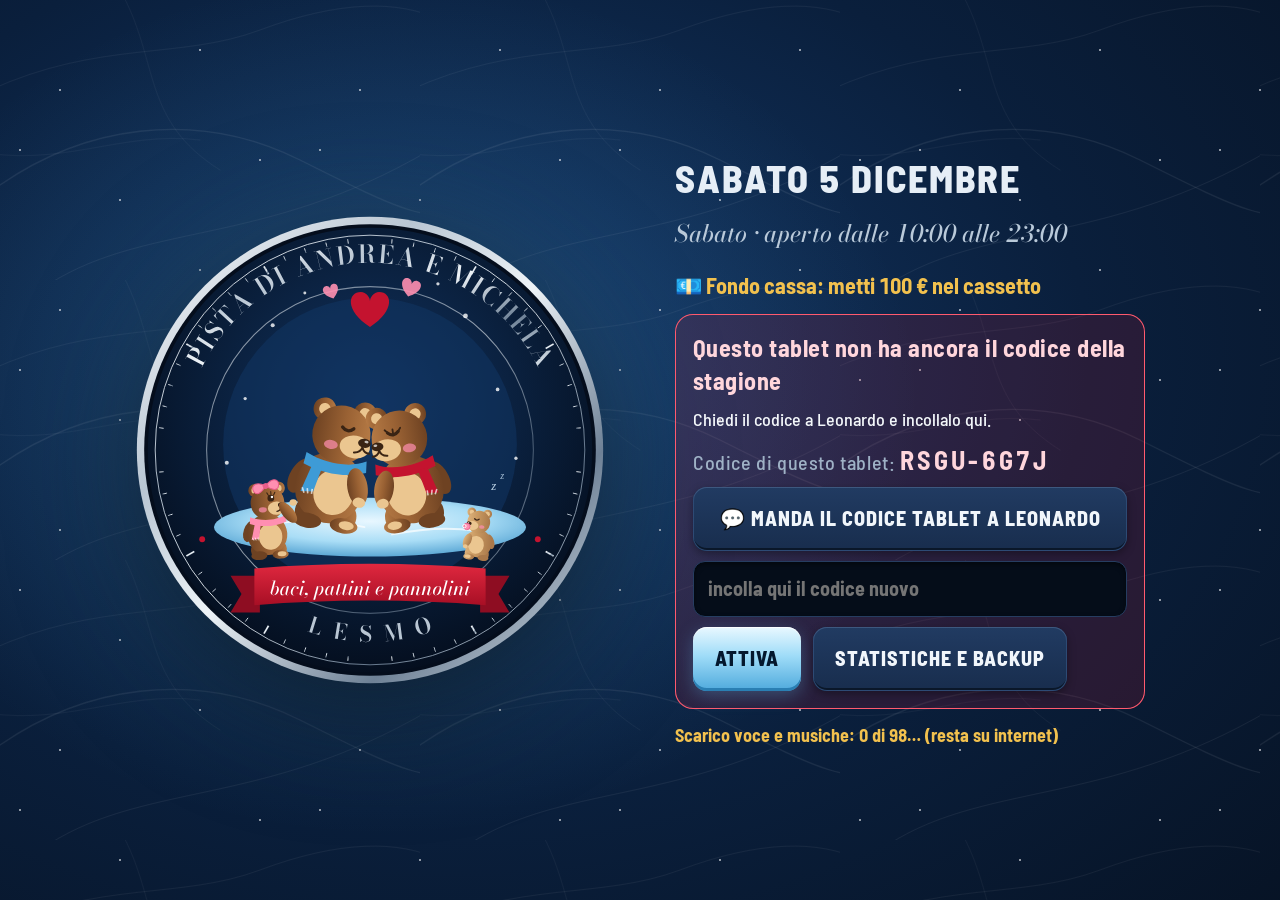
==== commit 8693f99c: "Versione 20261119-011953" ====
--- a/index.html
+++ b/index.html
@@ -23,6 +23,7 @@
   <div class="avvio-colonna">
     <p class="avvio-data" id="avvio-data"></p>
     <p class="avvio-orario" id="avvio-orario"></p>
+    <p class="avvio-fondo" id="avvio-fondo" hidden></p>
     <button id="btn-avvia" class="btn-avvia">AVVIA GIORNATA</button>
     <div class="avvio-opzioni">
       <label class="spunta"><input type="checkbox" id="avvio-tada"> Suona la fanfara</label>
--- a/css/stile.css
+++ b/css/stile.css
@@ -1 +1 @@
-@font-face{font-family:Bodoni;src:url(../font/BodoniModa.ttf) format("truetype");font-weight:400 900;font-display:swap}@font-face{font-family:Bodoni;src:url(../font/BodoniModa-Italic.ttf) format("truetype");font-weight:400 900;font-style:italic;font-display:swap}@font-face{font-family:Barlow;src:url(../font/BarlowSemiCondensed-Medium.ttf) format("truetype");font-weight:500;font-display:swap}@font-face{font-family:Barlow;src:url(../font/BarlowSemiCondensed-Bold.ttf) format("truetype");font-weight:700;font-display:swap}@font-face{font-family:Barlow;src:url(../font/BarlowSemiCondensed-ExtraBold.ttf) format("truetype");font-weight:800;font-display:swap}:root{--notte: #081A33;--abisso: #040D1C;--lastra: #0F2748;--lastra-2: #163563;--filo: rgba(185, 198, 211, .28);--argento: #B9C6D3;--neve: #F3F7FA;--ghiaccio: #8FD3F5;--ghiaccio-scuro: #2C7FB8;--rosso: #C4132F;--rosso-chiaro: #FF5A6E;--giallo: #F2C14E;--verde: #4FD1A5;--raggio: 14px;--barra: 72px;--menu: 124px;color-scheme:dark}*{box-sizing:border-box;-webkit-tap-highlight-color:transparent}html,body{margin:0;height:100%}body{background:radial-gradient(120% 90% at 60% 0%,#10305a 0%,var(--notte) 55%,var(--abisso) 100%) fixed;color:var(--neve);font:500 18px/1.35 Barlow,system-ui,sans-serif;overflow:hidden;user-select:none;-webkit-user-select:none;touch-action:manipulation}button,input,select,textarea{font:inherit;color:inherit}button{cursor:pointer;border:0;background:none}button:focus-visible,input:focus-visible,select:focus-visible,textarea:focus-visible{outline:3px solid var(--ghiaccio);outline-offset:2px}h1,h2,h3{font-family:Bodoni,Georgia,serif;font-weight:600;margin:0;letter-spacing:.01em}h2{font-size:30px}h3{font-size:22px;color:var(--argento)}.num{font-variant-numeric:tabular-nums}[hidden]{display:none!important}.barra{position:fixed;inset:0 0 auto;height:var(--barra);display:flex;align-items:center;gap:18px;padding:0 16px 0 18px;background:#040d1cd1;border-bottom:1px solid var(--filo);backdrop-filter:blur(6px);z-index:20}.barra-icona{width:52px;height:52px;border-radius:50%}.barra-nome{display:flex;flex-direction:column;line-height:1.1;min-width:0}.barra-titolo{font-family:Bodoni,serif;font-size:25px;font-weight:600}.barra-sotto{font-family:Bodoni,serif;font-style:italic;color:var(--argento);font-size:15px}.barra-centro{margin-left:auto;display:flex;align-items:center;gap:14px}.barra-ora{font-size:34px;font-weight:800;font-variant-numeric:tabular-nums;letter-spacing:.02em}.badge{display:inline-flex;align-items:center;gap:6px;padding:5px 12px;border-radius:999px;border:1px solid var(--filo);color:var(--argento);font-weight:700;font-size:16px;white-space:nowrap}.badge.festivo{border-color:var(--rosso-chiaro);color:#ffd6dc;background:#c4132f38}.badge.vacanze{border-color:var(--rosso-chiaro);color:#fff;background:var(--rosso)}.badge.chiuso,.badge.fuori{color:var(--giallo);border-color:var(--giallo)}.badge.finto{color:#1b1200;background:var(--giallo);border-color:var(--giallo)}.stato{display:flex;gap:8px}.stato span{padding:6px 12px;border-radius:10px;font-weight:700;font-size:15px;white-space:nowrap;background:#4fd1a524;color:var(--verde);border:1px solid rgba(79,209,165,.4)}.stato span.ko{background:var(--rosso);color:#fff;border-color:var(--rosso-chiaro);animation:lampo 1s steps(2) infinite}.btn-stop{height:54px;padding:0 22px;border-radius:12px;background:var(--rosso);color:#fff;font-weight:800;font-size:22px;letter-spacing:.04em;border:2px solid #ff8a98}.btn-stop:active{transform:scale(.96)}.menu{position:fixed;top:var(--barra);bottom:0;left:0;width:var(--menu);display:flex;flex-direction:column;gap:8px;padding:12px 10px;background:#040d1c99;border-right:1px solid var(--filo);z-index:10}.menu button{flex:1;max-height:128px;display:flex;flex-direction:column;align-items:center;justify-content:center;gap:6px;border-radius:var(--raggio);color:var(--argento);font-weight:700;font-size:16px}.menu svg{width:42px;height:42px;fill:none;stroke:currentColor;stroke-width:2.6;stroke-linecap:round;stroke-linejoin:round}.menu button.attivo{background:var(--lastra-2);color:var(--neve);box-shadow:inset 4px 0 0 var(--ghiaccio)}.menu button.attivo svg{stroke:var(--ghiaccio)}main{position:fixed;top:var(--barra);left:var(--menu);right:0;bottom:0}.pagina{display:none;height:100%;overflow-y:auto;padding:18px 20px 28px;overscroll-behavior:contain}.pagina.attiva{display:block}.pannello{background:var(--lastra);border:1px solid var(--filo);border-radius:18px;padding:18px}.pannello+.pannello{margin-top:14px}.riga{display:flex;gap:12px;align-items:center;flex-wrap:wrap}.spazio{flex:1}.btn{min-height:64px;padding:0 22px;border-radius:var(--raggio);font-weight:700;font-size:20px;background:var(--lastra-2);border:1px solid var(--filo);color:var(--neve);display:inline-flex;align-items:center;justify-content:center;gap:10px}.btn:active{transform:scale(.97);filter:brightness(1.15)}.btn.primario{background:var(--ghiaccio);color:var(--abisso);border-color:transparent}.btn.pericolo{background:var(--rosso);border-color:var(--rosso-chiaro);color:#fff}.btn.piccolo{min-height:50px;font-size:17px;padding:0 16px}.btn[disabled]{opacity:.4}.etichetta{color:var(--argento);font-size:16px}.vuoto{color:var(--argento);font-style:italic}.spunta{display:inline-flex;align-items:center;gap:12px;font-size:19px;min-height:52px}.spunta input{width:30px;height:30px;accent-color:var(--ghiaccio)}.interruttore{position:relative;display:inline-flex;align-items:center;gap:14px;font-weight:700;font-size:20px;min-height:60px}.interruttore input{appearance:none;width:84px;height:46px;border-radius:999px;background:#3a4a61;position:relative;transition:background .2s}.interruttore input:after{content:"";position:absolute;top:5px;left:5px;width:36px;height:36px;border-radius:50%;background:#fff;transition:transform .2s}.interruttore input:checked{background:var(--verde)}.interruttore input:checked:after{transform:translate(38px)}input[type=text],input[type=number],input[type=time],input[type=date],input[type=datetime-local],input[type=password],select,textarea{min-height:56px;border-radius:12px;border:1px solid var(--filo);background:var(--abisso);padding:0 14px;font-size:20px;color:var(--neve);user-select:text;-webkit-user-select:text}textarea{padding:12px 14px;min-height:100px;resize:vertical;width:100%}input[type=number]{width:120px}input[type=range]{width:100%;height:44px;accent-color:var(--ghiaccio)}.avvio{position:fixed;inset:0;z-index:50;display:flex;align-items:center;justify-content:center;gap:70px;background:radial-gradient(90% 90% at 35% 40%,#143a6b 0%,var(--notte) 55%,var(--abisso) 100%)}.avvio[hidden]{display:none}.avvio-logo{width:min(470px,42vw);filter:drop-shadow(0 20px 50px rgba(0,0,0,.55))}.avvio-colonna{display:flex;flex-direction:column;gap:14px;max-width:470px}.avvio-data{font-family:Bodoni,serif;font-size:34px;margin:0}.avvio-orario{margin:0;color:var(--argento);font-size:22px}.btn-avvia{margin-top:14px;height:130px;border-radius:22px;background:var(--ghiaccio);color:var(--abisso);font-weight:800;font-size:40px;letter-spacing:.04em;box-shadow:0 0 0 6px #8fd3f52e,0 18px 40px #00000073}.btn-avvia:active{transform:scale(.97)}.avvio-opzioni{display:flex;gap:22px;flex-wrap:wrap}.avvio-nota{color:var(--argento);margin:0;font-size:16px}.velo{position:fixed;inset:0;z-index:60;background:#020710b8;display:flex;align-items:center;justify-content:center;padding:20px}.finestra{background:var(--lastra);border:1px solid var(--filo);border-radius:22px;padding:24px;width:min(760px,100%);max-height:100%;overflow-y:auto;box-shadow:0 30px 80px #0009}.finestra h2{margin-bottom:14px}.finestra .azioni{display:flex;gap:12px;justify-content:flex-end;margin-top:22px;flex-wrap:wrap}.finestra .azioni .btn{min-width:170px}#avvisi{position:fixed;bottom:22px;left:50%;transform:translate(-50%);z-index:70;display:flex;flex-direction:column;gap:10px;align-items:center}.avviso{display:flex;align-items:center;gap:18px;padding:14px 18px 14px 22px;border-radius:16px;background:var(--neve);color:var(--abisso);font-weight:700;font-size:20px;box-shadow:0 14px 40px #00000080}.avviso .btn{min-height:52px;background:var(--abisso);color:var(--neve)}.aggiorna{position:fixed;top:calc(var(--barra) + 10px);left:50%;transform:translate(-50%);z-index:65;padding:18px 30px;border-radius:16px;background:var(--giallo);color:#1b1200;font-weight:800;font-size:21px;box-shadow:0 12px 30px #00000080}.oggi{display:grid;grid-template-columns:1.25fr 1fr;gap:18px;min-height:100%}.cassa{display:flex;flex-direction:column;gap:14px}.btn-ingresso{flex:1;min-height:250px;border-radius:24px;background:var(--ghiaccio);color:var(--abisso);display:flex;flex-direction:column;align-items:center;justify-content:center;gap:4px;box-shadow:inset 0 -8px #040d1c2e}.btn-ingresso:active{transform:scale(.985);filter:brightness(1.1)}.btn-ingresso b{font-size:84px;font-weight:800;line-height:1}.btn-ingresso span{font-size:22px;font-weight:700}.rapidi{display:grid;grid-template-columns:repeat(3,1fr);gap:14px}.rapidi .btn{min-height:110px;font-size:44px;font-weight:800;border-radius:20px}.annulla-riga{display:flex;gap:14px}.annulla-riga .btn{flex:1}.contatori{display:grid;grid-template-columns:1fr 1fr;gap:12px}.contatore{background:var(--abisso);border:1px solid var(--filo);border-radius:14px;padding:12px 16px}.contatore b{display:block;font-size:38px;font-weight:800;font-variant-numeric:tabular-nums;line-height:1.1}.contatore span{color:var(--argento);font-size:16px}.totale{grid-column:span 2;display:flex;align-items:baseline;justify-content:space-between;border-color:var(--ghiaccio)}.totale b{font-size:50px;color:var(--ghiaccio)}.lato{display:flex;flex-direction:column;gap:14px}.giorno-titolo{display:flex;align-items:center;justify-content:space-between;gap:12px}.chiusura-conto{font-size:46px;font-weight:800;font-variant-numeric:tabular-nums;line-height:1.05}.meteo-box{display:flex;align-items:center;gap:16px}.meteo-icona{font-size:56px;line-height:1;white-space:nowrap}.meteo-storia{color:var(--argento);font-size:16px}.promemoria{border-color:var(--giallo);background:#f2c14e1a}.promemoria b{color:var(--giallo)}.griglia-pinguini{display:grid;grid-template-columns:repeat(auto-fill,minmax(146px,1fr));gap:10px}.pinguino{position:relative;aspect-ratio:1 / .8;border-radius:18px;background:var(--lastra);border:2px solid var(--filo);display:flex;flex-direction:column;align-items:center;justify-content:center;overflow:hidden}.pinguino:active{transform:scale(.97)}.pinguino svg.ghiera{position:absolute;width:86%;height:86%}.pinguino .n{position:relative;font-size:56px;font-weight:800;line-height:1;font-variant-numeric:tabular-nums}.pinguino .t{position:relative;font-size:22px;font-weight:700;font-variant-numeric:tabular-nums;color:var(--argento)}.pinguino.libero .t{font-size:17px}.pinguino.uso{background:var(--lastra-2);border-color:var(--ghiaccio)}.pinguino.uso .t{color:var(--ghiaccio)}.pinguino.ultimo{background:#4a3a0c;border-color:var(--giallo);animation:lampeggia .9s ease-in-out infinite}.pinguino.ultimo .t{color:var(--giallo)}.pinguino.scaduto{background:var(--rosso);border-color:#ff9aa6}.pinguino.scaduto .t{color:#fff}.pinguino .turni{position:absolute;top:8px;right:10px;font-size:15px;font-weight:800;color:var(--neve);background:#00000059;padding:2px 8px;border-radius:8px}@keyframes lampeggia{50%{background:#7a5e10}}@keyframes lampo{50%{opacity:.55}}.legenda{display:flex;gap:18px;color:var(--argento);font-size:16px;flex-wrap:wrap}.legenda i{display:inline-block;width:16px;height:16px;border-radius:4px;vertical-align:-2px;margin-right:6px}.suoni{display:grid;grid-template-columns:1fr 380px;gap:18px}.gruppo-suoni{margin-bottom:16px}.gruppo-suoni h3{margin-bottom:10px}.griglia-suoni{display:grid;grid-template-columns:repeat(auto-fill,minmax(190px,1fr));gap:10px}.suono{min-height:84px;border-radius:14px;padding:10px 14px;text-align:left;font-weight:700;font-size:19px;background:var(--lastra-2);border:1px solid var(--filo);border-left:6px solid var(--colore, var(--ghiaccio));display:flex;flex-direction:column;justify-content:center}.suono small{color:var(--argento);font-weight:500;font-size:14px;line-height:1.2;margin-top:3px;display:-webkit-box;-webkit-line-clamp:2;-webkit-box-orient:vertical;overflow:hidden}.suono:active{filter:brightness(1.3);transform:scale(.98)}.suono.suonando{box-shadow:0 0 0 3px var(--ghiaccio)}.lettore .titolo{font-size:20px;font-weight:700;min-height:28px;overflow:hidden;text-overflow:ellipsis;white-space:nowrap}.lettore .comandi{display:grid;grid-template-columns:repeat(3,1fr);gap:10px;margin:12px 0}.lettore .comandi .btn{min-height:72px;font-size:28px}.lista-musica{max-height:220px;overflow-y:auto;margin-top:10px}.lista-musica div{display:flex;align-items:center;gap:10px;padding:8px 0;border-bottom:1px solid var(--filo)}.lista-musica div span{flex:1;overflow:hidden;text-overflow:ellipsis;white-space:nowrap}.lista-musica div.ora span{color:var(--ghiaccio);font-weight:700}.in-onda{color:var(--ghiaccio);font-weight:700;min-height:26px}.filtri{display:flex;gap:10px;flex-wrap:wrap;align-items:center;margin-bottom:14px}.filtri .btn.attivo{background:var(--ghiaccio);color:var(--abisso)}.tessere{display:grid;grid-template-columns:repeat(5,1fr);gap:12px;margin-bottom:14px}.tessera{background:var(--lastra);border:1px solid var(--filo);border-radius:16px;padding:14px 16px}.tessera b{display:block;font-size:34px;font-weight:800;font-variant-numeric:tabular-nums}.tessera span{color:var(--argento);font-size:15px}.grafici{display:grid;grid-template-columns:1fr 1fr;gap:14px}.grafico{background:var(--lastra);border:1px solid var(--filo);border-radius:18px;padding:14px;height:340px;display:flex;flex-direction:column}.grafico.largo{grid-column:span 2}.grafico h3{font-size:19px;margin-bottom:8px}.grafico .tela{position:relative;flex:1;min-height:0}table.tab{width:100%;border-collapse:collapse;font-size:17px}table.tab th{text-align:left;color:var(--argento);font-weight:700;padding:8px 10px;border-bottom:1px solid var(--filo)}table.tab td{padding:10px;border-bottom:1px solid rgba(185,198,211,.12);font-variant-numeric:tabular-nums}table.tab tr.festivo td:first-child{box-shadow:inset 4px 0 0 var(--rosso)}table.tab td.dx,table.tab th.dx{text-align:right}.imp{display:grid;grid-template-columns:1fr 1fr;gap:14px;align-items:start}.campo{display:flex;align-items:center;justify-content:space-between;gap:14px;padding:10px 0;border-bottom:1px solid rgba(185,198,211,.12)}.campo:last-child{border-bottom:0}.campo>span{font-size:19px}.elenco-voce{display:flex;align-items:center;gap:10px;padding:10px 0;border-bottom:1px solid rgba(185,198,211,.12)}.elenco-voce .testo{flex:1}.elenco-voce .testo small{display:block;color:var(--argento)}.tastierino{display:grid;grid-template-columns:repeat(3,110px);gap:12px;justify-content:center;margin-top:16px}.tastierino .btn{min-height:90px;font-size:36px}.pin-puntini{text-align:center;font-size:44px;letter-spacing:16px;min-height:60px}.meteo-scelte{display:grid;grid-template-columns:repeat(3,1fr);gap:12px}.meteo-scelte button,.meteo-extra button{min-height:112px;border-radius:18px;background:var(--lastra-2);border:2px solid var(--filo);display:flex;flex-direction:column;align-items:center;justify-content:center;gap:4px;font-weight:700;font-size:20px}.meteo-scelte button i,.meteo-extra button i{font-style:normal;font-size:46px;line-height:1.1}.meteo-scelte button.sel,.meteo-extra button.sel{border-color:var(--ghiaccio);background:#1d4a80;box-shadow:0 0 0 3px #8fd3f559}.meteo-extra{display:grid;grid-template-columns:1fr 1fr;gap:12px;margin-top:12px}.meteo-extra button{min-height:84px;flex-direction:row;gap:12px}.meteo-extra button i{font-size:36px}.debug-barra{border-color:var(--giallo)}@media (max-width: 1100px){.oggi,.suoni,.imp,.grafici{grid-template-columns:1fr}.grafico.largo{grid-column:auto}.tessere{grid-template-columns:repeat(2,1fr)}.barra-sotto{display:none}}@media (prefers-reduced-motion: reduce){.pinguino.ultimo,.stato span.ko{animation:none}}:root{--alto: env(safe-area-inset-top, 0px);--basso: env(safe-area-inset-bottom, 0px)}.barra{height:calc(var(--barra) + var(--alto));padding-top:var(--alto);padding-left:calc(18px + env(safe-area-inset-left,0px));padding-right:calc(16px + env(safe-area-inset-right,0px))}.menu,main{top:calc(var(--barra) + var(--alto))}.menu{padding-bottom:calc(12px + var(--basso));left:env(safe-area-inset-left,0px)}main{left:calc(var(--menu) + env(safe-area-inset-left,0px));right:env(safe-area-inset-right,0px)}.pagina{padding-bottom:calc(28px + var(--basso));-webkit-overflow-scrolling:touch}html,body{height:100dvh;overscroll-behavior:none}body{-webkit-touch-callout:none;-webkit-text-size-adjust:100%}img,svg,button{-webkit-touch-callout:none;-webkit-user-drag:none}.file-nascosto{position:absolute;width:1px;height:1px;opacity:0;overflow:hidden;pointer-events:none}.tieni-acceso{position:fixed;width:1px;height:1px;opacity:.01;left:0;bottom:0;pointer-events:none}@media (max-width: 1200px){.barra{gap:12px}.barra-ora{font-size:30px}.stato span{padding:6px 9px;font-size:14px}}.avvio-offline{margin:0;font-size:18px;font-weight:700;color:var(--giallo);min-height:24px}.avvio-offline.ok{color:var(--verde)}:root{--alto: env(safe-area-inset-top, 0px);--basso: env(safe-area-inset-bottom, 0px);--fondo: #06101f;--sup: #0d1b31;--sup2: #12233e;--sup3: #1a2f50;--riga: #263d61;--testo: #f1f6fb;--tenue: #9fb2c6;--spento: #5f7389;--cromo: #e6eef6;--filetto: #b9c9d9;--gh1: #e9f8ff;--gh2: #9fdcf8;--gh3: #4ea9dc;--gh-ink: #04182e;--r: 16px;--r-s: 12px;--display: "Barlow", "Arial Narrow", sans-serif;--brina: repeating-linear-gradient(28deg, rgba(255,255,255,.035) 0 1px, transparent 1px 5px), repeating-linear-gradient(-62deg, rgba(255,255,255,.028) 0 1px, transparent 1px 7px);--pattini: url("data:image/svg+xml,%3Csvg xmlns='http://www.w3.org/2000/svg' width='420' height='280'%3E%3Cg fill='none' stroke='%23ffffff' stroke-linecap='round'%3E%3Cpath d='M-20 200C80 120 200 110 300 160S440 230 460 200' stroke-opacity='.07' stroke-width='1.3'/%3E%3Cpath d='M-10 90C100 40 180 60 260 30S400 0 440 20' stroke-opacity='.05'/%3E%3Cpath d='M40 290C140 220 260 250 430 150' stroke-opacity='.06'/%3E%3Cpath d='M120 -10C160 60 140 120 220 170' stroke-opacity='.04'/%3E%3Cpath d='M-30 150C60 170 120 130 200 140' stroke-opacity='.05' stroke-width='.8'/%3E%3C/g%3E%3C/svg%3E")}body{background:var(--pattini),radial-gradient(110% 80% at 65% -10%,#143865 0%,#0a1f3c 40%,var(--fondo) 75%) fixed;background-size:420px 280px,auto;-webkit-font-smoothing:antialiased;font-variant-numeric:tabular-nums}h2{font-family:var(--display);font-weight:800;text-transform:uppercase;letter-spacing:.04em;font-size:30px;line-height:1;color:var(--testo)}h3{font-family:var(--display);font-weight:800;text-transform:uppercase;letter-spacing:.05em;font-size:21px;line-height:1.05;color:var(--cromo)}.barra{background:var(--brina),var(--pattini),linear-gradient(180deg,#16325a,#0b1d38);background-size:auto,420px 280px,auto;border-bottom:0;box-shadow:inset 0 -1px #04101f,inset 0 -6px #0c1a30,0 10px 26px #00000080;backdrop-filter:none}.barra:before{content:"";position:absolute;left:7px;right:7px;bottom:9px;top:calc(var(--alto) + 7px);border:1px solid var(--filetto);border-radius:10px;opacity:.45;pointer-events:none}.barra .ang{position:absolute;width:14px;height:14px;z-index:1;background:radial-gradient(circle at 35% 30%,#fff 0 8%,#d6dde4 32%,#6d7680)}.ang.a1{top:var(--alto);left:0;border-radius:0 0 7px}.ang.a2{top:var(--alto);right:0;border-radius:0 0 0 7px}.ang.a3{bottom:0;left:0;border-radius:0 7px 0 0}.ang.a4{bottom:0;right:0;border-radius:7px 0 0}.barra-icona{width:54px;height:54px;filter:drop-shadow(0 3px 8px rgba(0,0,0,.7))}.barra-titolo{font-family:var(--display);font-weight:800;text-transform:uppercase;letter-spacing:.06em;font-size:26px;color:var(--cromo);line-height:1}.barra-sotto{font-size:16px;margin-top:3px;color:var(--filetto)}.barra-ora{display:inline-flex;align-items:center;gap:10px;padding:4px 16px 4px 14px;border-radius:99px;background:#050c17;box-shadow:inset 0 0 0 1px #2d4466,inset 0 2px 6px #000c;font-family:var(--display);font-size:32px;color:#fff}.barra-ora:before{content:"";width:10px;height:10px;border-radius:50%;background:#5fd1ff;box-shadow:0 0 10px 2px #5fd1ffcc;animation:respiro 2.4s ease-in-out infinite}@keyframes respiro{50%{opacity:.45}}.badge{font-family:var(--display);text-transform:uppercase;letter-spacing:.05em;font-size:15px;padding:6px 13px;background:#00000040}.stato span{font-family:var(--display);text-transform:uppercase;letter-spacing:.05em;background:#0000004d;box-shadow:inset 0 0 0 1px #4fd1a573;border:0;display:inline-flex;align-items:center;gap:7px}.stato span:before{content:"";width:8px;height:8px;border-radius:50%;background:var(--verde);box-shadow:0 0 8px 1px #4fd1a5cc}.stato span.ko{background:var(--rosso);box-shadow:inset 0 0 0 1px #ff8a98}.stato span.ko:before{background:#fff;box-shadow:0 0 8px 2px #fff}.btn-stop{font-family:var(--display);letter-spacing:.08em;border:0;background:linear-gradient(180deg,#ea3a4d,#b5132b);box-shadow:inset 0 1px #ffffff4d,inset 0 -4px #7d0c1d,0 6px 16px #c4132f59}.menu{background:linear-gradient(180deg,#050c18d9,#050c18a6);border-right:0;box-shadow:inset -1px 0 #1a2c48;gap:10px}.menu button{position:relative;font-family:var(--display);text-transform:uppercase;letter-spacing:.06em;font-size:15px;background:var(--sup);color:var(--tenue);box-shadow:inset 0 1px #ffffff0d,inset 0 -3px #040b16,0 2px 6px #0000004d}.menu button:before{content:"";position:absolute;top:10px;right:10px;width:8px;height:8px;border-radius:50%;background:#22344f;box-shadow:inset 0 1px 1px #0009}.menu svg{stroke-width:2.3}.menu button.attivo{background:linear-gradient(180deg,#1d3a63,#12284a);color:#fff;box-shadow:inset 0 0 0 1px #35557f,inset 0 -3px 0 var(--rosso),0 4px 12px #0006}.menu button.attivo:before{background:#5fd1ff;box-shadow:0 0 10px 2px #5fd1ffcc}.menu button.attivo svg{stroke:var(--gh2);filter:drop-shadow(0 0 6px rgba(143,211,245,.45))}.pannello,.tessera,.grafico{background:linear-gradient(180deg,var(--sup2),var(--sup));border:0;border-radius:var(--r);box-shadow:inset 0 0 0 1px var(--riga),inset 0 1px #ffffff0a,0 8px 22px #0000004d}.pannello>h3:first-child,.grafico>h3:first-child{margin-bottom:10px!important}.finestra{background:var(--brina),linear-gradient(180deg,#14294a,#0c1b33);border:0;box-shadow:inset 0 0 0 1px #35557f,inset 0 3px 0 var(--filetto),0 30px 80px #000000b3}.velo{background:#020710c7;backdrop-filter:blur(3px);-webkit-backdrop-filter:blur(3px)}.promemoria{background:linear-gradient(180deg,#f2c14e24,#f2c14e0f);box-shadow:inset 0 0 0 1px #f2c14e8c,inset 4px 0 0 var(--giallo)}.btn{font-family:var(--display);text-transform:uppercase;letter-spacing:.05em;font-weight:800;border:0;color:var(--testo);background:linear-gradient(180deg,#213b62,#182d4d);box-shadow:inset 0 1px #ffffff14,inset 0 0 0 1px #2d4a74,inset 0 -3px #0a1729,0 3px 8px #00000059;transition:transform .08s,filter .15s}.btn:active{transform:translateY(2px);filter:brightness(1.15)}.btn.primario{color:var(--gh-ink);background:linear-gradient(180deg,var(--gh1) 0%,var(--gh2) 45%,var(--gh3) 100%);box-shadow:inset 0 1px #fffc,inset 0 -3px #2a7fb3,0 5px 18px #5fbef04d}.btn.pericolo{background:linear-gradient(180deg,#e8394c,#ad1328);box-shadow:inset 0 1px #ffffff40,inset 0 -3px #6d0a18,0 4px 14px #c4132f4d}.btn.piccolo{font-size:16px}.filtri .btn.attivo{color:#fff;background:linear-gradient(180deg,#1d3a63,#12284a);box-shadow:inset 0 0 0 1px #4a6c99,inset 0 -3px 0 var(--rosso)}.btn-ingresso{position:relative;overflow:hidden;color:var(--gh-ink);background:var(--pattini),linear-gradient(160deg,#ffffff8c,#fff0 38%),linear-gradient(180deg,#e3f6ff,#a6defa 48%,#5db3e3);background-size:420px 280px,auto,auto;box-shadow:inset 0 2px #ffffffe6,inset 0 0 0 1px #ffffff59,inset 0 -8px #2f86bb,0 14px 34px #3caae647}.btn-ingresso:after{content:"";position:absolute;top:-40%;bottom:-40%;width:26%;left:-40%;background:linear-gradient(90deg,transparent,rgba(255,255,255,.55),transparent);transform:rotate(18deg);animation:riflesso 7s ease-in-out infinite}@keyframes riflesso{0%,70%{left:-40%}to{left:130%}}.btn-ingresso b{font-family:var(--display);font-size:104px;letter-spacing:.01em;text-shadow:0 2px 0 rgba(255,255,255,.5)}.btn-ingresso span{font-family:var(--display);text-transform:uppercase;letter-spacing:.08em;font-weight:800;font-size:23px}.btn-ingresso:active{transform:translateY(3px)}.rapidi .btn{font-size:48px;letter-spacing:.02em;background:linear-gradient(180deg,#1f3a62,#152a49);box-shadow:inset 0 1px #ffffff14,inset 0 0 0 1px #2d4a74,inset 0 -4px 0 var(--gh3),0 4px 10px #00000059}.annulla-riga .btn{color:var(--tenue);box-shadow:inset 0 1px #ffffff0f,inset 0 0 0 1px #2d4a74,inset 0 -3px #4a5d78}.contatori{gap:0;border-radius:var(--r);overflow:hidden;background:#071223;box-shadow:inset 0 0 0 1px var(--riga)}.contatore{background:none;border:0;border-radius:0;padding:12px 16px 11px;text-align:center}.contatore+.contatore:not(.totale){box-shadow:inset 1px 0 0 var(--riga)}.contatore b{font-family:var(--display);font-size:44px;line-height:1;letter-spacing:.02em}.contatore span{font-size:15px;font-weight:700}.totale{text-align:left;align-items:center;padding:14px 18px;background:var(--brina),linear-gradient(180deg,#13284a,#0c1b33);box-shadow:inset 0 1px 0 var(--riga),inset 0 3px 0 var(--filetto)}.totale span{font-family:var(--display);text-transform:uppercase;letter-spacing:.07em;font-size:18px;color:var(--cromo)}.totale b{font-size:58px;color:var(--gh2);text-shadow:0 0 22px rgba(143,211,245,.35)}.giorno-titolo h2{font-size:28px}.chiusura-conto{font-family:var(--display);font-size:64px;letter-spacing:.02em;color:#fff}.meteo-box .btn{white-space:nowrap}.pinguino{border:0;border-radius:18px;background:linear-gradient(180deg,#132848,#0c1b33);box-shadow:inset 0 0 0 1px var(--riga),inset 0 1px #ffffff0d,inset 0 -4px #081325,0 4px 12px #0000004d}.pinguino .n{font-family:var(--display);font-size:62px;letter-spacing:.01em}.pinguino .t{font-family:var(--display);letter-spacing:.04em}.pinguino.libero .t{text-transform:uppercase;color:var(--spento)}.pinguino.libero .n{color:#c9d6e3}.pinguino.uso{border:0;background:var(--pattini),linear-gradient(180deg,#1c4373,#11294b);background-size:420px 280px,auto;box-shadow:inset 0 0 0 2px var(--gh3),inset 0 -4px 0 var(--gh2),0 0 20px #5fbef038}.pinguino.ultimo{border:0;background:linear-gradient(180deg,#5a4610,#3b2d08);box-shadow:inset 0 0 0 2px var(--giallo),inset 0 -4px 0 var(--giallo),0 0 22px #f2c14e4d}.pinguino.scaduto{border:0;background:repeating-linear-gradient(135deg,#d01a35 0 16px,#a8102a 16px 32px);box-shadow:inset 0 0 0 2px #ff9aa6,inset 0 -4px #ffd0d6,0 0 26px #d01a3573}.pinguino .turni{font-family:var(--display);letter-spacing:.04em;background:#00000073;box-shadow:inset 0 0 0 1px #fff3}.legenda{font-family:var(--display);text-transform:uppercase;letter-spacing:.05em;font-size:14px}.suono{border:0;border-radius:14px;font-family:var(--display);letter-spacing:.02em;background:linear-gradient(180deg,#1c3559,#142a48);box-shadow:inset 0 1px #ffffff12,inset 0 0 0 1px #2a4670,inset 0 -4px 0 var(--colore, var(--gh3)),0 3px 8px #0000004d}.suono small{font-family:Barlow,sans-serif;letter-spacing:0}.suono.suonando{box-shadow:inset 0 0 0 2px var(--gh2),inset 0 -4px 0 var(--colore, var(--gh3)),0 0 18px #8fd3f566}.gruppo-suoni h3{display:flex;align-items:center;gap:10px}.gruppo-suoni h3:after{content:"";flex:1;height:1px;background:linear-gradient(90deg,var(--riga),transparent)}.lettore .titolo{font-family:var(--display);letter-spacing:.03em}.in-onda{font-family:var(--display);text-transform:uppercase;letter-spacing:.05em;color:var(--gh2)}.tessera{text-align:center;padding:14px 10px 12px}.tessera b{font-family:var(--display);font-size:40px;line-height:1.05;letter-spacing:.02em}.tessera span{font-weight:700;font-size:14px}.tessere .tessera:first-child{box-shadow:inset 0 0 0 1px var(--riga),inset 0 3px 0 var(--filetto),0 8px 22px #0000004d}.tessere .tessera:first-child b{color:var(--gh2)}table.tab th{font-family:var(--display);text-transform:uppercase;letter-spacing:.05em;font-size:15px}.campo{border-bottom:1px solid #1d3253}.campo>span{font-size:18px;font-weight:600}input[type=text],input[type=number],input[type=time],input[type=date],input[type=datetime-local],input[type=password],select,textarea{background:#050d19;border:1px solid var(--riga);font-weight:700;box-shadow:inset 0 2px 5px #00000080}input:focus,select:focus,textarea:focus{outline:none;border-color:var(--gh2);box-shadow:0 0 0 3px #8fd3f533,inset 0 2px 5px #00000080}.interruttore input{background:#26364d;box-shadow:inset 0 2px 5px #0009}.interruttore input:after{background:linear-gradient(180deg,#fff,#cfd8e2);box-shadow:0 2px 5px #00000080}.interruttore input:checked{background:linear-gradient(180deg,#3fbf92,#2a9670)}.meteo-scelte button,.meteo-extra button{border:0;font-family:var(--display);text-transform:uppercase;letter-spacing:.05em;background:linear-gradient(180deg,#1c3559,#142a48);box-shadow:inset 0 1px #ffffff12,inset 0 0 0 1px #2a4670,inset 0 -4px #0a1729,0 3px 8px #0000004d}.meteo-scelte button.sel,.meteo-extra button.sel{border:0;background:linear-gradient(180deg,#2a5a90,#1b3f6c);box-shadow:inset 0 0 0 2px var(--gh2),inset 0 -4px 0 var(--rosso),0 0 18px #8fd3f559}.avviso{background:linear-gradient(180deg,#fff,#e2edf6);color:var(--gh-ink);box-shadow:inset 0 -3px 0 var(--gh3),0 16px 40px #0000008c;font-family:var(--display);letter-spacing:.02em;font-size:21px}.aggiorna{font-family:var(--display);text-transform:uppercase;letter-spacing:.05em;box-shadow:inset 0 -3px #a07a1c,0 12px 30px #00000080}.avvio{background:var(--pattini),radial-gradient(70% 80% at 30% 45%,rgba(95,190,240,.18) 0%,transparent 60%),radial-gradient(100% 100% at 35% 40%,#143a6b 0%,#0a1f3c 50%,var(--fondo) 100%);background-size:420px 280px,auto,auto;overflow:hidden}.avvio-neve{position:absolute;inset:-100px 0 0;pointer-events:none;opacity:.55;background-image:radial-gradient(2px 2px at 20px 30px,#fff 50%,transparent 51%),radial-gradient(1.5px 1.5px at 120px 80px,#fff 50%,transparent 51%),radial-gradient(2.5px 2.5px at 200px 150px,#fff 50%,transparent 51%),radial-gradient(1.5px 1.5px at 60px 190px,#fff 50%,transparent 51%),radial-gradient(2px 2px at 260px 40px,#fff 50%,transparent 51%);background-size:300px 220px;animation:nevica 16s linear infinite}@keyframes nevica{to{transform:translateY(220px)}}.avvio-logo,.avvio-colonna{position:relative}.avvio-logo{filter:drop-shadow(0 24px 60px rgba(0,0,0,.6)) drop-shadow(0 0 40px rgba(95,190,240,.15))}.avvio-data{font-family:var(--display);font-weight:800;text-transform:uppercase;letter-spacing:.05em;font-size:38px;color:var(--cromo)}.avvio-orario{font-family:Bodoni,serif;font-style:italic;font-size:24px;color:var(--filetto)}.btn-avvia{position:relative;overflow:hidden;border-radius:24px;color:var(--gh-ink);font-family:var(--display);font-size:44px;letter-spacing:.08em;background:linear-gradient(160deg,#ffffff8c,#fff0 40%),linear-gradient(180deg,#e3f6ff,#a6defa 48%,#5db3e3);box-shadow:inset 0 2px #ffffffe6,inset 0 -7px #2f86bb,0 0 0 7px #8fd3f524,0 20px 46px #00000080,0 0 50px #5fbef040}.btn-avvia:after{content:"";position:absolute;top:-40%;bottom:-40%;width:22%;left:-40%;background:linear-gradient(90deg,transparent,rgba(255,255,255,.6),transparent);transform:rotate(18deg);animation:riflesso 5s ease-in-out infinite}.btn-avvia:active{transform:translateY(3px)}.avvio-opzioni .spunta{font-weight:700}@media (prefers-reduced-motion: reduce){.avvio-neve,.btn-ingresso:after,.btn-avvia:after,.barra-ora:before{animation:none}}@media (max-width: 1200px){.barra-titolo{font-size:22px}.barra-ora{font-size:28px;padding:3px 13px 3px 11px}}.yt-box{position:fixed;right:calc(14px + env(safe-area-inset-right,0px));bottom:calc(14px + var(--basso));z-index:30;padding:8px 8px 6px;border-radius:16px;background:linear-gradient(180deg,#14294a,#0b1a31);box-shadow:inset 0 0 0 1px #35557f,inset 0 3px 0 var(--filetto),0 14px 34px #0009}.yt-box iframe{display:block;width:356px;height:200px;border:0;border-radius:10px;background:#000}.yt-titolo{display:block;max-width:356px;margin-top:5px;font-family:var(--display);letter-spacing:.03em;font-size:15px;color:var(--gh2);white-space:nowrap;overflow:hidden;text-overflow:ellipsis}.yt-titolo:empty{display:none}body.yt-attivo .pagina{padding-bottom:calc(260px + var(--basso))}.yt-intestazione{display:flex;align-items:center;gap:10px}.yt-logo{display:inline-grid;place-items:center;width:34px;height:24px;border-radius:7px;background:linear-gradient(180deg,#ff3b3b,#c4161c);color:#fff;font-size:13px}.yt-avviso{margin:8px 0;padding:10px 12px;border-radius:12px;background:#f2c14e24;box-shadow:inset 0 0 0 1px var(--giallo);color:var(--giallo);font-weight:700}.avvio-licenza{display:flex;flex-direction:column;gap:10px}.avvio-licenza:empty{display:none}.avvio-licenza b{font-family:var(--display);font-size:24px;letter-spacing:.02em}.avvio-licenza.avviso b{color:var(--giallo)}.avvio-licenza.scaduta{padding:18px;border-radius:18px;background:#c4132f29;box-shadow:inset 0 0 0 1px var(--rosso-chiaro)}.avvio-licenza.scaduta b{color:#ffd6dc}.avvio-licenza input{min-height:56px;width:100%}.pannello.licenza.avviso{box-shadow:inset 0 0 0 1px var(--giallo),inset 0 3px 0 var(--giallo)}.pannello.licenza.scaduta{box-shadow:inset 0 0 0 1px var(--rosso-chiaro),inset 0 3px 0 var(--rosso)}body.sola-lettura .menu button[data-pagina=oggi],body.sola-lettura .menu button[data-pagina=pinguini],body.sola-lettura .menu button[data-pagina=suoni]{display:none}.riattiva{position:fixed;inset:0;z-index:90;display:flex;flex-direction:column;align-items:center;justify-content:center;gap:14px;background:radial-gradient(70% 70% at 50% 50%,#d01a35eb,#780818f2);color:#fff;border:0;font-family:var(--display);text-transform:uppercase;letter-spacing:.06em;cursor:pointer}.riattiva b{font-size:84px;line-height:1;animation:respiro 1.4s ease-in-out infinite}.riattiva span{font-size:32px}.codice-tablet{font-family:var(--display);font-size:20px;letter-spacing:.03em;color:var(--tenue)}.codice-tablet b{color:#fff;font-size:26px;letter-spacing:.12em;user-select:all;-webkit-user-select:all}.avvio-licenza a.btn{text-decoration:none}.avvio-demo{margin:0;padding:12px 16px;border-radius:14px;font-size:18px;color:#1b1200;background:linear-gradient(180deg,#ffe08a,#f2c14e);box-shadow:inset 0 -3px #c8952c}.btn-guida{height:54px;padding:0 18px;border-radius:12px;border:0;color:#1b1200;font-family:var(--display);font-weight:800;font-size:20px;letter-spacing:.06em;background:linear-gradient(180deg,#ffe08a,#f2c14e 50%,#c8952c);box-shadow:inset 0 1px #fff9,inset 0 -3px #8a6414}.guida dl{margin:0;display:grid;grid-template-columns:210px 1fr;gap:10px 18px}.guida dt{font-family:var(--display);font-weight:800;text-transform:uppercase;letter-spacing:.04em;color:var(--gh2);font-size:19px}.guida dd{margin:0;font-size:19px;line-height:1.35}.guida-prova{margin:16px 0 0;padding:14px 16px;border-radius:14px;font-size:19px;background:#f2c14e24;box-shadow:inset 0 0 0 1px var(--giallo)}.guida-passi{margin:0;padding-left:26px;font-size:21px;line-height:1.5}@media (max-width: 760px){.guida dl{grid-template-columns:1fr}}.gira-telefono{display:none}@media (orientation: portrait) and (max-width: 700px){.gira-telefono{position:fixed;inset:0;z-index:200;display:flex;flex-direction:column;align-items:center;justify-content:center;gap:16px;padding:30px;text-align:center;color:#fff;background:radial-gradient(90% 70% at 50% 40%,#163a68,#06101f)}.gira-telefono b{font-family:var(--display);font-size:34px;text-transform:uppercase;letter-spacing:.05em;line-height:1.1}.gira-telefono span{color:var(--argento);font-size:19px}.gira-icona{font-size:90px;animation:gira 2.4s ease-in-out infinite}}@keyframes gira{0%,30%{transform:rotate(0)}55%,85%{transform:rotate(-90deg)}to{transform:rotate(0)}}@media (max-height: 500px){.menu{overflow-y:auto;gap:6px;padding:8px 6px}.menu button{flex:none;min-height:74px}}.demo-avviso{display:flex;flex-direction:column;gap:6px;margin-bottom:14px;box-shadow:inset 0 0 0 2px var(--giallo),0 8px 22px #0000004d!important;background:linear-gradient(180deg,#f2c14e2e,#f2c14e0f)!important}.demo-avviso b{font-family:var(--display);font-size:24px;text-transform:uppercase;letter-spacing:.04em;color:var(--giallo)}.demo-avviso span{font-size:18px}.demo-bloccata .pannello:not(.licenza):not(.demo-avviso){position:relative}.demo-bloccata .pannello:not(.licenza):not(.demo-avviso):after{content:"\1f512  Modificabile nella versione definitiva";position:absolute;inset:0;z-index:2;border-radius:inherit;display:flex;align-items:flex-end;justify-content:center;padding:12px 16px;font-family:var(--display);font-weight:800;font-size:16px;letter-spacing:.04em;text-transform:uppercase;color:var(--giallo);background:#06101f73;cursor:not-allowed}.demo-bloccata .pannello.licenza input,.demo-bloccata .pannello.licenza .btn,.demo-bloccata .pannello.licenza .codice-tablet{display:none}.menu-turni{display:none!important}body.con-turni .menu-turni{display:flex!important}body.con-turni .menu button{max-height:104px}.turni{display:grid;grid-template-columns:430px 1fr;gap:18px;min-height:100%}.turni-cassa{display:flex;flex-direction:column;gap:12px}.turni-durate{display:grid;grid-template-columns:repeat(3,1fr);gap:10px}.turni-durata{min-height:92px;border-radius:16px;display:flex;flex-direction:column;align-items:center;justify-content:center;gap:2px;font-family:var(--display);color:#fff;background:linear-gradient(180deg,#1f3a62,#152a49);box-shadow:inset 0 1px #ffffff14,inset 0 0 0 1px #2d4a74,inset 0 -4px #0a1729}.turni-durata b{font-size:28px;font-weight:800;letter-spacing:.02em}.turni-durata span{font-size:19px;color:var(--argento);font-weight:700}.turni-durata.sel{background:linear-gradient(180deg,#2a5a90,#1b3f6c);box-shadow:inset 0 0 0 2px var(--gh2),inset 0 -4px 0 var(--rosso),0 0 18px #8fd3f559}.turni-durata.sel span{color:var(--gh1)}.turni-display{height:96px;border-radius:16px;display:flex;align-items:center;justify-content:center;font-family:var(--display);font-weight:800;font-size:76px;letter-spacing:.06em;color:#fff;background:#050d19;box-shadow:inset 0 0 0 1px var(--riga),inset 0 3px 8px #0009}.turni-display.vuoto{color:var(--spento)}.turni-tastierino{display:grid;grid-template-columns:repeat(3,1fr);gap:10px}.turni-tasto{min-height:72px;font-size:36px}.turni-avvia{min-height:110px;border-radius:22px;display:flex;flex-direction:column;align-items:center;justify-content:center;color:var(--gh-ink);font-family:var(--display);background:linear-gradient(160deg,#ffffff8c,#fff0 40%),linear-gradient(180deg,#e3f6ff,#a6defa 48%,#5db3e3);box-shadow:inset 0 2px #ffffffe6,inset 0 -7px #2f86bb,0 14px 34px #3caae647}.turni-avvia b{font-size:46px;font-weight:800;letter-spacing:.08em;line-height:1}.turni-avvia span{font-size:21px;font-weight:800;letter-spacing:.05em;text-transform:uppercase}.turni-avvia:active{transform:translateY(3px)}.turni-conta{font-family:var(--display);font-weight:800;font-size:22px;color:var(--gh2)}.turni-lista{display:grid;grid-template-columns:repeat(auto-fill,minmax(150px,1fr));gap:10px;align-content:start}.turno-card{border-radius:16px;padding:10px 8px 9px;display:flex;flex-direction:column;align-items:center;gap:2px;color:#fff;font-family:var(--display);background:linear-gradient(180deg,#1c4373,#11294b);box-shadow:inset 0 0 0 2px var(--gh3),inset 0 -4px 0 var(--gh2)}.turno-card b{font-size:50px;font-weight:800;line-height:1}.turno-card .t{font-size:24px;font-weight:800;color:var(--gh2);font-variant-numeric:tabular-nums}.turno-card small{font-family:Barlow,sans-serif;font-size:13px;color:var(--argento);text-align:center}.turno-card.ultimo{background:linear-gradient(180deg,#5a4610,#3b2d08);box-shadow:inset 0 0 0 2px var(--giallo),inset 0 -4px 0 var(--giallo)}.turno-card.ultimo .t{color:var(--giallo)}.turno-card.scaduto{background:repeating-linear-gradient(135deg,#d01a35 0 16px,#a8102a 16px 32px);box-shadow:inset 0 0 0 2px #ff9aa6,inset 0 -4px #ffd0d6}.turno-card.scaduto .t,.turno-card.scaduto small{color:#fff}@media (max-width: 1100px){.turni{grid-template-columns:1fr}}.conta-oggi{display:grid;grid-template-columns:1fr 1fr 1.3fr;border-radius:var(--r);overflow:hidden;background:#071223;box-shadow:inset 0 0 0 1px var(--riga)}.conta-oggi>div{padding:10px 12px;text-align:center}.conta-oggi>div+div{box-shadow:inset 1px 0 0 var(--riga)}.conta-oggi b{display:block;font-family:var(--display);font-weight:800;font-size:34px;line-height:1}.conta-oggi span{font-size:14px;color:var(--tenue);font-weight:700}.incasso-nascosto{display:flex;align-items:center;justify-content:center;gap:10px;padding:8px 12px;color:var(--tenue);box-shadow:inset 1px 0 0 var(--riga);font-family:var(--display)}.incasso-nascosto span{font-size:14px;text-transform:uppercase;letter-spacing:.05em}.incasso-nascosto b{font-size:22px;color:var(--spento);letter-spacing:.1em}.incasso-nascosto i{font-style:normal;font-size:20px;opacity:.7}.incasso-nascosto.visibile b{color:var(--gh2);letter-spacing:.02em}.btn-chiudi-giornata{min-height:54px;font-size:18px;color:var(--tenue);box-shadow:inset 0 1px #ffffff0f,inset 0 0 0 1px #2d4a74,inset 0 -3px #4a5d78}.btn-vai-turni{min-height:64px;font-size:22px;box-shadow:inset 0 1px #ffffff14,inset 0 0 0 1px #2d4a74,inset 0 -4px 0 var(--giallo)}.pista-adesso h2{font-size:26px}.pista-tessere{display:grid;grid-template-columns:repeat(auto-fit,minmax(140px,1fr));gap:10px;margin:12px 0}.pista-tessera{padding:12px 10px;border-radius:14px;text-align:center;color:#fff;font-family:var(--display);background:linear-gradient(180deg,#1c3559,#142a48);box-shadow:inset 0 0 0 1px #2a4670,inset 0 -4px 0 var(--gh3)}.pista-tessera b{display:block;font-size:48px;font-weight:800;line-height:1}.pista-tessera span{font-size:15px;color:var(--argento);text-transform:uppercase;letter-spacing:.04em}.pista-tessera em{display:block;margin-top:4px;font-style:normal;font-weight:800;color:#fff;background:var(--rosso);border-radius:8px;padding:2px 8px}.pista-tessera.allarme{box-shadow:inset 0 0 0 2px var(--rosso-chiaro),inset 0 -4px 0 var(--rosso)}.chiusura-riga{align-items:flex-end}.chiusura-riga .chiusura-conto{font-size:48px}.prossimo-annuncio{margin-top:12px;padding-top:10px;border-top:1px solid #1d3253}.prossimo-annuncio b{display:block;font-size:20px}.meteo-piccolo .meteo-icona{font-size:40px}.fine-stagione{margin:4px 4px 0}.chiusura-riga2{display:flex;justify-content:space-between;padding:8px 0;border-bottom:1px solid #1d3253;font-size:21px}.chiusura-totale{display:flex;justify-content:space-between;align-items:baseline;margin:10px 0 6px;font-family:var(--display)}.chiusura-totale span{font-size:20px;text-transform:uppercase;letter-spacing:.05em;color:var(--cromo)}.chiusura-totale b{font-size:46px;color:var(--gh2)}.chiusura-diff{font-family:var(--display);font-size:26px}.chiusura-diff.ok{color:var(--verde)}.chiusura-diff.piu{color:var(--giallo)}.chiusura-diff.meno{color:var(--rosso-chiaro)}table.tab td.piu{color:var(--giallo)}table.tab td.meno{color:var(--rosso-chiaro)}@media (max-width: 1100px){.suoni>div:last-child{order:-1}}.ogni-min{display:inline-flex;align-items:center;gap:8px;font-family:var(--display);font-weight:700;font-size:17px;color:var(--tenue);white-space:nowrap}.ogni-min .ogni-min-campo{width:96px;min-height:52px;text-align:center}.menu-armadi{display:none!important}body.con-armadi .menu-armadi{display:flex!important}.griglia-chiavi{display:grid;grid-template-columns:repeat(auto-fill,minmax(118px,1fr));gap:10px}.chiave{aspect-ratio:1 / .78;border-radius:16px;display:flex;flex-direction:column;align-items:center;justify-content:center;gap:2px;color:#fff;font-family:var(--display);background:linear-gradient(180deg,#132848,#0c1b33);box-shadow:inset 0 0 0 1px var(--riga),inset 0 -4px #081325}.chiave b{font-size:46px;font-weight:800;line-height:1}.chiave span{font-size:15px;color:var(--spento);text-transform:uppercase;letter-spacing:.04em}.chiave.fuori{background:linear-gradient(180deg,#5a4610,#3b2d08);box-shadow:inset 0 0 0 2px var(--giallo),inset 0 -4px 0 var(--giallo)}.chiave.fuori span{color:var(--giallo)}.turni-successivo{min-height:60px;font-size:20px;box-shadow:inset 0 1px #ffffff14,inset 0 0 0 1px #2d4a74,inset 0 -3px 0 var(--giallo)}body.con-turni.con-armadi .menu button{max-height:92px;font-size:14px}body.con-turni.con-armadi .menu svg{width:36px;height:36px}.cassa-scontrino{display:flex;flex-direction:column;gap:12px;height:100%}.sc-striscia{display:flex;align-items:center;gap:10px;flex-wrap:wrap;padding:10px 12px;border-radius:16px;background:linear-gradient(180deg,var(--sup2),var(--sup));box-shadow:inset 0 0 0 1px var(--riga)}.sc-inpista{display:flex;align-items:center;gap:8px;flex-wrap:wrap}.sc-chip{display:inline-flex;align-items:center;gap:6px;padding:6px 12px;border-radius:999px;font-family:var(--display);font-weight:800;font-size:17px;letter-spacing:.03em;color:#fff;background:#0a1729;box-shadow:inset 0 0 0 1px #2d4a74}.sc-chip i{width:14px;height:14px;border-radius:50%;background:var(--c, #fff);box-shadow:0 0 8px var(--c, #fff)}.sc-chip small{font-family:Barlow,sans-serif;font-weight:600;color:var(--tenue)}.sc-chip.scaduto{background:var(--rosso);box-shadow:inset 0 0 0 1px #ff9aa6}.sc-prossimo{font-size:15px}.scontrino{display:grid;grid-template-columns:1.05fr 1fr 1fr;gap:14px;min-height:0;flex:1}.sc-sinistra{display:flex;flex-direction:column;gap:12px}.sc-colore{display:flex;flex-direction:column;align-items:center;padding:10px;border-radius:16px;background:#0a1729;box-shadow:inset 0 0 0 3px var(--c),0 0 24px color-mix(in srgb,var(--c) 40%,transparent)}.sc-colore span{font-family:var(--display);text-transform:uppercase;letter-spacing:.08em;font-size:14px;color:var(--tenue)}.sc-colore b{font-family:var(--display);font-weight:800;font-size:44px;line-height:1;color:var(--c);letter-spacing:.06em}.sc-colore small{color:var(--argento);font-size:15px}.sc-prodotti{display:grid;grid-template-columns:1fr 1fr;gap:10px}.sc-prodotto{min-height:120px;border-radius:20px;display:flex;flex-direction:column;align-items:center;justify-content:center;gap:4px;color:#fff;font-family:var(--display);background:linear-gradient(180deg,#1f3a62,#152a49);box-shadow:inset 0 1px #ffffff14,inset 0 0 0 1px #2d4a74,inset 0 -5px 0 var(--gh3),0 4px 10px #00000059}.sc-prodotto b{font-size:25px;font-weight:800;text-transform:uppercase;letter-spacing:.03em;text-align:center;line-height:1.05}.sc-prodotto span{font-size:18px;color:var(--argento);font-weight:700}.sc-prodotto.tempo{grid-column:span 2;min-height:150px;color:var(--gh-ink);background:linear-gradient(160deg,#ffffff8c,#fff0 40%),linear-gradient(180deg,#e3f6ff,#a6defa 48%,#5db3e3);box-shadow:inset 0 2px #ffffffe6,inset 0 -7px #2f86bb,0 10px 26px #3caae640}.sc-prodotto.tempo b{font-size:34px}.sc-prodotto.tempo span{color:var(--gh-ink);font-size:22px}.sc-prodotto.pinguino{box-shadow:inset 0 1px #ffffff14,inset 0 0 0 1px #2d4a74,inset 0 -5px 0 var(--verde)}.sc-prodotto.armadietto{box-shadow:inset 0 1px #ffffff14,inset 0 0 0 1px #2d4a74,inset 0 -5px 0 var(--giallo)}.sc-prodotto:active,.sc-paga-btn:active{transform:translateY(3px)}.sc-centro{display:flex;flex-direction:column;gap:8px;padding:14px;border-radius:18px;background:#071223;box-shadow:inset 0 0 0 1px var(--riga);min-height:0;overflow:auto}.sc-riga{display:grid;grid-template-columns:42px 1fr auto auto auto;align-items:center;gap:8px;padding:8px 0;border-bottom:1px solid #1d3253;font-size:19px}.sc-riga .n{font-family:var(--display);font-weight:800;color:var(--gh2)}.sc-riga .nome small{color:var(--tenue);font-size:14px}.sc-riga b{font-family:var(--display);font-size:21px}.sc-riga .btn{min-height:46px;min-width:46px;padding:0 10px;font-size:22px}.sc-paga{display:flex;flex-direction:column;gap:8px}.sc-totale{display:flex;justify-content:space-between;align-items:baseline;padding:6px 4px 0;font-family:var(--display)}.sc-totale span{font-size:20px;text-transform:uppercase;letter-spacing:.06em;color:var(--cromo)}.sc-totale b{font-size:54px;color:#fff;line-height:1}.sc-cauz{text-align:right;color:var(--giallo);font-size:15px;margin-top:-4px}.sc-contanti{display:grid;grid-template-columns:1fr 1fr;gap:8px}.sc-contanti>div{padding:6px 10px;border-radius:12px;background:#050d19;box-shadow:inset 0 0 0 1px var(--riga)}.sc-contanti span{display:block;font-size:13px;color:var(--tenue);text-transform:uppercase;letter-spacing:.05em}.sc-contanti b{font-family:var(--display);font-size:28px}.sc-contanti b.meno{color:var(--rosso-chiaro)}.sc-rapidi{display:grid;grid-template-columns:repeat(3,1fr);gap:6px}.sc-rapidi .btn{min-height:48px;font-size:19px}.sc-tastierino{display:grid;grid-template-columns:repeat(6,1fr);gap:6px}.sc-tasto{min-height:48px;font-size:22px;padding:0}.sc-metodi{display:grid;grid-template-columns:1.4fr 1fr .8fr;gap:8px}.sc-paga-btn{min-height:74px;border-radius:16px;font-family:var(--display);font-weight:800;font-size:24px;letter-spacing:.06em;color:#fff}.sc-paga-btn.contanti{background:linear-gradient(180deg,#36c27a,#1f8f55);box-shadow:inset 0 1px #ffffff4d,inset 0 -5px #156a3e}.sc-paga-btn.pos{background:linear-gradient(180deg,#4b7cc2,#33609f);box-shadow:inset 0 1px #ffffff40,inset 0 -5px #23477a}.sc-paga-btn.staff{background:linear-gradient(180deg,#6b7686,#4a5463);box-shadow:inset 0 1px #fff3,inset 0 -5px #333b47;font-size:20px}.griglia-scelta{display:grid;grid-template-columns:repeat(auto-fill,minmax(84px,1fr));gap:8px;max-height:60vh;overflow:auto}.scelta-numero{min-height:72px;font-size:30px}.scelta-numero.occupato{opacity:.25}.anteprima-biglietti{display:flex;gap:12px;overflow-x:auto;padding-bottom:6px}.biglietto-anteprima{flex:none;width:320px;height:430px;border:0;border-radius:8px;background:#fff}@media (max-width: 1100px){.scontrino{grid-template-columns:1fr 1fr}.sc-paga{grid-column:span 2}}
+@font-face{font-family:Bodoni;src:url(../font/BodoniModa.ttf) format("truetype");font-weight:400 900;font-display:swap}@font-face{font-family:Bodoni;src:url(../font/BodoniModa-Italic.ttf) format("truetype");font-weight:400 900;font-style:italic;font-display:swap}@font-face{font-family:Barlow;src:url(../font/BarlowSemiCondensed-Medium.ttf) format("truetype");font-weight:500;font-display:swap}@font-face{font-family:Barlow;src:url(../font/BarlowSemiCondensed-Bold.ttf) format("truetype");font-weight:700;font-display:swap}@font-face{font-family:Barlow;src:url(../font/BarlowSemiCondensed-ExtraBold.ttf) format("truetype");font-weight:800;font-display:swap}:root{--notte: #081A33;--abisso: #040D1C;--lastra: #0F2748;--lastra-2: #163563;--filo: rgba(185, 198, 211, .28);--argento: #B9C6D3;--neve: #F3F7FA;--ghiaccio: #8FD3F5;--ghiaccio-scuro: #2C7FB8;--rosso: #C4132F;--rosso-chiaro: #FF5A6E;--giallo: #F2C14E;--verde: #4FD1A5;--raggio: 14px;--barra: 72px;--menu: 124px;color-scheme:dark}*{box-sizing:border-box;-webkit-tap-highlight-color:transparent}html,body{margin:0;height:100%}body{background:radial-gradient(120% 90% at 60% 0%,#10305a 0%,var(--notte) 55%,var(--abisso) 100%) fixed;color:var(--neve);font:500 18px/1.35 Barlow,system-ui,sans-serif;overflow:hidden;user-select:none;-webkit-user-select:none;touch-action:manipulation}button,input,select,textarea{font:inherit;color:inherit}button{cursor:pointer;border:0;background:none}button:focus-visible,input:focus-visible,select:focus-visible,textarea:focus-visible{outline:3px solid var(--ghiaccio);outline-offset:2px}h1,h2,h3{font-family:Bodoni,Georgia,serif;font-weight:600;margin:0;letter-spacing:.01em}h2{font-size:30px}h3{font-size:22px;color:var(--argento)}.num{font-variant-numeric:tabular-nums}[hidden]{display:none!important}.barra{position:fixed;inset:0 0 auto;height:var(--barra);display:flex;align-items:center;gap:18px;padding:0 16px 0 18px;background:#040d1cd1;border-bottom:1px solid var(--filo);backdrop-filter:blur(6px);z-index:20}.barra-icona{width:52px;height:52px;border-radius:50%}.barra-nome{display:flex;flex-direction:column;line-height:1.1;min-width:0}.barra-titolo{font-family:Bodoni,serif;font-size:25px;font-weight:600}.barra-sotto{font-family:Bodoni,serif;font-style:italic;color:var(--argento);font-size:15px}.barra-centro{margin-left:auto;display:flex;align-items:center;gap:14px}.barra-ora{font-size:34px;font-weight:800;font-variant-numeric:tabular-nums;letter-spacing:.02em}.badge{display:inline-flex;align-items:center;gap:6px;padding:5px 12px;border-radius:999px;border:1px solid var(--filo);color:var(--argento);font-weight:700;font-size:16px;white-space:nowrap}.badge.festivo{border-color:var(--rosso-chiaro);color:#ffd6dc;background:#c4132f38}.badge.vacanze{border-color:var(--rosso-chiaro);color:#fff;background:var(--rosso)}.badge.chiuso,.badge.fuori{color:var(--giallo);border-color:var(--giallo)}.badge.finto{color:#1b1200;background:var(--giallo);border-color:var(--giallo)}.stato{display:flex;gap:8px}.stato span{padding:6px 12px;border-radius:10px;font-weight:700;font-size:15px;white-space:nowrap;background:#4fd1a524;color:var(--verde);border:1px solid rgba(79,209,165,.4)}.stato span.ko{background:var(--rosso);color:#fff;border-color:var(--rosso-chiaro);animation:lampo 1s steps(2) infinite}.btn-stop{height:54px;padding:0 22px;border-radius:12px;background:var(--rosso);color:#fff;font-weight:800;font-size:22px;letter-spacing:.04em;border:2px solid #ff8a98}.btn-stop:active{transform:scale(.96)}.menu{position:fixed;top:var(--barra);bottom:0;left:0;width:var(--menu);display:flex;flex-direction:column;gap:8px;padding:12px 10px;background:#040d1c99;border-right:1px solid var(--filo);z-index:10}.menu button{flex:1;max-height:128px;display:flex;flex-direction:column;align-items:center;justify-content:center;gap:6px;border-radius:var(--raggio);color:var(--argento);font-weight:700;font-size:16px}.menu svg{width:42px;height:42px;fill:none;stroke:currentColor;stroke-width:2.6;stroke-linecap:round;stroke-linejoin:round}.menu button.attivo{background:var(--lastra-2);color:var(--neve);box-shadow:inset 4px 0 0 var(--ghiaccio)}.menu button.attivo svg{stroke:var(--ghiaccio)}main{position:fixed;top:var(--barra);left:var(--menu);right:0;bottom:0}.pagina{display:none;height:100%;overflow-y:auto;padding:18px 20px 28px;overscroll-behavior:contain}.pagina.attiva{display:block}.pannello{background:var(--lastra);border:1px solid var(--filo);border-radius:18px;padding:18px}.pannello+.pannello{margin-top:14px}.riga{display:flex;gap:12px;align-items:center;flex-wrap:wrap}.spazio{flex:1}.btn{min-height:64px;padding:0 22px;border-radius:var(--raggio);font-weight:700;font-size:20px;background:var(--lastra-2);border:1px solid var(--filo);color:var(--neve);display:inline-flex;align-items:center;justify-content:center;gap:10px}.btn:active{transform:scale(.97);filter:brightness(1.15)}.btn.primario{background:var(--ghiaccio);color:var(--abisso);border-color:transparent}.btn.pericolo{background:var(--rosso);border-color:var(--rosso-chiaro);color:#fff}.btn.piccolo{min-height:50px;font-size:17px;padding:0 16px}.btn[disabled]{opacity:.4}.etichetta{color:var(--argento);font-size:16px}.vuoto{color:var(--argento);font-style:italic}.spunta{display:inline-flex;align-items:center;gap:12px;font-size:19px;min-height:52px}.spunta input{width:30px;height:30px;accent-color:var(--ghiaccio)}.interruttore{position:relative;display:inline-flex;align-items:center;gap:14px;font-weight:700;font-size:20px;min-height:60px}.interruttore input{appearance:none;width:84px;height:46px;border-radius:999px;background:#3a4a61;position:relative;transition:background .2s}.interruttore input:after{content:"";position:absolute;top:5px;left:5px;width:36px;height:36px;border-radius:50%;background:#fff;transition:transform .2s}.interruttore input:checked{background:var(--verde)}.interruttore input:checked:after{transform:translate(38px)}input[type=text],input[type=number],input[type=time],input[type=date],input[type=datetime-local],input[type=password],select,textarea{min-height:56px;border-radius:12px;border:1px solid var(--filo);background:var(--abisso);padding:0 14px;font-size:20px;color:var(--neve);user-select:text;-webkit-user-select:text}textarea{padding:12px 14px;min-height:100px;resize:vertical;width:100%}input[type=number]{width:120px}input[type=range]{width:100%;height:44px;accent-color:var(--ghiaccio)}.avvio{position:fixed;inset:0;z-index:50;display:flex;align-items:center;justify-content:center;gap:70px;background:radial-gradient(90% 90% at 35% 40%,#143a6b 0%,var(--notte) 55%,var(--abisso) 100%)}.avvio[hidden]{display:none}.avvio-logo{width:min(470px,42vw);filter:drop-shadow(0 20px 50px rgba(0,0,0,.55))}.avvio-colonna{display:flex;flex-direction:column;gap:14px;max-width:470px}.avvio-data{font-family:Bodoni,serif;font-size:34px;margin:0}.avvio-orario{margin:0;color:var(--argento);font-size:22px}.avvio-fondo{margin:6px 0 0;font-size:22px;font-weight:700;color:var(--giallo, #f5c542)}.btn-avvia{margin-top:14px;height:130px;border-radius:22px;background:var(--ghiaccio);color:var(--abisso);font-weight:800;font-size:40px;letter-spacing:.04em;box-shadow:0 0 0 6px #8fd3f52e,0 18px 40px #00000073}.btn-avvia:active{transform:scale(.97)}.avvio-opzioni{display:flex;gap:22px;flex-wrap:wrap}.avvio-nota{color:var(--argento);margin:0;font-size:16px}.velo{position:fixed;inset:0;z-index:60;background:#020710b8;display:flex;align-items:center;justify-content:center;padding:20px}.finestra{background:var(--lastra);border:1px solid var(--filo);border-radius:22px;padding:24px;width:min(760px,100%);max-height:100%;overflow-y:auto;box-shadow:0 30px 80px #0009}.finestra h2{margin-bottom:14px}.finestra .azioni{display:flex;gap:12px;justify-content:flex-end;margin-top:22px;flex-wrap:wrap}.finestra .azioni .btn{min-width:170px}#avvisi{position:fixed;bottom:22px;left:50%;transform:translate(-50%);z-index:70;display:flex;flex-direction:column;gap:10px;align-items:center}.avviso{display:flex;align-items:center;gap:18px;padding:14px 18px 14px 22px;border-radius:16px;background:var(--neve);color:var(--abisso);font-weight:700;font-size:20px;box-shadow:0 14px 40px #00000080}.avviso .btn{min-height:52px;background:var(--abisso);color:var(--neve)}.aggiorna{position:fixed;top:calc(var(--barra) + 10px);left:50%;transform:translate(-50%);z-index:65;padding:18px 30px;border-radius:16px;background:var(--giallo);color:#1b1200;font-weight:800;font-size:21px;box-shadow:0 12px 30px #00000080}.oggi{display:grid;grid-template-columns:1.25fr 1fr;gap:18px;min-height:100%}.cassa{display:flex;flex-direction:column;gap:14px}.btn-ingresso{flex:1;min-height:250px;border-radius:24px;background:var(--ghiaccio);color:var(--abisso);display:flex;flex-direction:column;align-items:center;justify-content:center;gap:4px;box-shadow:inset 0 -8px #040d1c2e}.btn-ingresso:active{transform:scale(.985);filter:brightness(1.1)}.btn-ingresso b{font-size:84px;font-weight:800;line-height:1}.btn-ingresso span{font-size:22px;font-weight:700}.rapidi{display:grid;grid-template-columns:repeat(3,1fr);gap:14px}.rapidi .btn{min-height:110px;font-size:44px;font-weight:800;border-radius:20px}.annulla-riga{display:flex;gap:14px}.annulla-riga .btn{flex:1}.contatori{display:grid;grid-template-columns:1fr 1fr;gap:12px}.contatore{background:var(--abisso);border:1px solid var(--filo);border-radius:14px;padding:12px 16px}.contatore b{display:block;font-size:38px;font-weight:800;font-variant-numeric:tabular-nums;line-height:1.1}.contatore span{color:var(--argento);font-size:16px}.totale{grid-column:span 2;display:flex;align-items:baseline;justify-content:space-between;border-color:var(--ghiaccio)}.totale b{font-size:50px;color:var(--ghiaccio)}.lato{display:flex;flex-direction:column;gap:14px}.giorno-titolo{display:flex;align-items:center;justify-content:space-between;gap:12px}.chiusura-conto{font-size:46px;font-weight:800;font-variant-numeric:tabular-nums;line-height:1.05}.meteo-box{display:flex;align-items:center;gap:16px}.meteo-icona{font-size:56px;line-height:1;white-space:nowrap}.meteo-storia{color:var(--argento);font-size:16px}.promemoria{border-color:var(--giallo);background:#f2c14e1a}.promemoria b{color:var(--giallo)}.griglia-pinguini{display:grid;grid-template-columns:repeat(auto-fill,minmax(146px,1fr));gap:10px}.pinguino{position:relative;aspect-ratio:1 / .8;border-radius:18px;background:var(--lastra);border:2px solid var(--filo);display:flex;flex-direction:column;align-items:center;justify-content:center;overflow:hidden}.pinguino:active{transform:scale(.97)}.pinguino svg.ghiera{position:absolute;width:86%;height:86%}.pinguino .n{position:relative;font-size:56px;font-weight:800;line-height:1;font-variant-numeric:tabular-nums}.pinguino .t{position:relative;font-size:22px;font-weight:700;font-variant-numeric:tabular-nums;color:var(--argento)}.pinguino.libero .t{font-size:17px}.pinguino.uso{background:var(--lastra-2);border-color:var(--ghiaccio)}.pinguino.uso .t{color:var(--ghiaccio)}.pinguino.ultimo{background:#4a3a0c;border-color:var(--giallo);animation:lampeggia .9s ease-in-out infinite}.pinguino.ultimo .t{color:var(--giallo)}.pinguino.scaduto{background:var(--rosso);border-color:#ff9aa6}.pinguino.scaduto .t{color:#fff}.pinguino .turni{position:absolute;top:8px;right:10px;font-size:15px;font-weight:800;color:var(--neve);background:#00000059;padding:2px 8px;border-radius:8px}@keyframes lampeggia{50%{background:#7a5e10}}@keyframes lampo{50%{opacity:.55}}.legenda{display:flex;gap:18px;color:var(--argento);font-size:16px;flex-wrap:wrap}.legenda i{display:inline-block;width:16px;height:16px;border-radius:4px;vertical-align:-2px;margin-right:6px}.suoni{display:grid;grid-template-columns:1fr 380px;gap:18px}.gruppo-suoni{margin-bottom:16px}.gruppo-suoni h3{margin-bottom:10px}.griglia-suoni{display:grid;grid-template-columns:repeat(auto-fill,minmax(190px,1fr));gap:10px}.suono{min-height:84px;border-radius:14px;padding:10px 14px;text-align:left;font-weight:700;font-size:19px;background:var(--lastra-2);border:1px solid var(--filo);border-left:6px solid var(--colore, var(--ghiaccio));display:flex;flex-direction:column;justify-content:center}.suono small{color:var(--argento);font-weight:500;font-size:14px;line-height:1.2;margin-top:3px;display:-webkit-box;-webkit-line-clamp:2;-webkit-box-orient:vertical;overflow:hidden}.suono:active{filter:brightness(1.3);transform:scale(.98)}.suono.suonando{box-shadow:0 0 0 3px var(--ghiaccio)}.lettore .titolo{font-size:20px;font-weight:700;min-height:28px;overflow:hidden;text-overflow:ellipsis;white-space:nowrap}.lettore .comandi{display:grid;grid-template-columns:repeat(3,1fr);gap:10px;margin:12px 0}.lettore .comandi .btn{min-height:72px;font-size:28px}.lista-musica{max-height:220px;overflow-y:auto;margin-top:10px}.lista-musica div{display:flex;align-items:center;gap:10px;padding:8px 0;border-bottom:1px solid var(--filo)}.lista-musica div span{flex:1;overflow:hidden;text-overflow:ellipsis;white-space:nowrap}.lista-musica div.ora span{color:var(--ghiaccio);font-weight:700}.in-onda{color:var(--ghiaccio);font-weight:700;min-height:26px}.filtri{display:flex;gap:10px;flex-wrap:wrap;align-items:center;margin-bottom:14px}.filtri .btn.attivo{background:var(--ghiaccio);color:var(--abisso)}.tessere{display:grid;grid-template-columns:repeat(5,1fr);gap:12px;margin-bottom:14px}.tessera{background:var(--lastra);border:1px solid var(--filo);border-radius:16px;padding:14px 16px}.tessera b{display:block;font-size:34px;font-weight:800;font-variant-numeric:tabular-nums}.tessera span{color:var(--argento);font-size:15px}.grafici{display:grid;grid-template-columns:1fr 1fr;gap:14px}.grafico{background:var(--lastra);border:1px solid var(--filo);border-radius:18px;padding:14px;height:340px;display:flex;flex-direction:column}.grafico.largo{grid-column:span 2}.grafico h3{font-size:19px;margin-bottom:8px}.grafico .tela{position:relative;flex:1;min-height:0}table.tab{width:100%;border-collapse:collapse;font-size:17px}table.tab th{text-align:left;color:var(--argento);font-weight:700;padding:8px 10px;border-bottom:1px solid var(--filo)}table.tab td{padding:10px;border-bottom:1px solid rgba(185,198,211,.12);font-variant-numeric:tabular-nums}table.tab tr.festivo td:first-child{box-shadow:inset 4px 0 0 var(--rosso)}table.tab td.dx,table.tab th.dx{text-align:right}.imp{display:grid;grid-template-columns:1fr 1fr;gap:14px;align-items:start}.campo{display:flex;align-items:center;justify-content:space-between;gap:14px;padding:10px 0;border-bottom:1px solid rgba(185,198,211,.12)}.campo:last-child{border-bottom:0}.campo>span{font-size:19px}.elenco-voce{display:flex;align-items:center;gap:10px;padding:10px 0;border-bottom:1px solid rgba(185,198,211,.12)}.elenco-voce .testo{flex:1}.elenco-voce .testo small{display:block;color:var(--argento)}.tastierino{display:grid;grid-template-columns:repeat(3,110px);gap:12px;justify-content:center;margin-top:16px}.tastierino .btn{min-height:90px;font-size:36px}.pin-puntini{text-align:center;font-size:44px;letter-spacing:16px;min-height:60px}.meteo-scelte{display:grid;grid-template-columns:repeat(3,1fr);gap:12px}.meteo-scelte button,.meteo-extra button{min-height:112px;border-radius:18px;background:var(--lastra-2);border:2px solid var(--filo);display:flex;flex-direction:column;align-items:center;justify-content:center;gap:4px;font-weight:700;font-size:20px}.meteo-scelte button i,.meteo-extra button i{font-style:normal;font-size:46px;line-height:1.1}.meteo-scelte button.sel,.meteo-extra button.sel{border-color:var(--ghiaccio);background:#1d4a80;box-shadow:0 0 0 3px #8fd3f559}.meteo-extra{display:grid;grid-template-columns:1fr 1fr;gap:12px;margin-top:12px}.meteo-extra button{min-height:84px;flex-direction:row;gap:12px}.meteo-extra button i{font-size:36px}.debug-barra{border-color:var(--giallo)}@media (max-width: 1100px){.oggi,.suoni,.imp,.grafici{grid-template-columns:1fr}.grafico.largo{grid-column:auto}.tessere{grid-template-columns:repeat(2,1fr)}.barra-sotto{display:none}}@media (prefers-reduced-motion: reduce){.pinguino.ultimo,.stato span.ko{animation:none}}:root{--alto: env(safe-area-inset-top, 0px);--basso: env(safe-area-inset-bottom, 0px)}.barra{height:calc(var(--barra) + var(--alto));padding-top:var(--alto);padding-left:calc(18px + env(safe-area-inset-left,0px));padding-right:calc(16px + env(safe-area-inset-right,0px))}.menu,main{top:calc(var(--barra) + var(--alto))}.menu{padding-bottom:calc(12px + var(--basso));left:env(safe-area-inset-left,0px)}main{left:calc(var(--menu) + env(safe-area-inset-left,0px));right:env(safe-area-inset-right,0px)}.pagina{padding-bottom:calc(28px + var(--basso));-webkit-overflow-scrolling:touch}html,body{height:100dvh;overscroll-behavior:none}body{-webkit-touch-callout:none;-webkit-text-size-adjust:100%}img,svg,button{-webkit-touch-callout:none;-webkit-user-drag:none}.file-nascosto{position:absolute;width:1px;height:1px;opacity:0;overflow:hidden;pointer-events:none}.tieni-acceso{position:fixed;width:1px;height:1px;opacity:.01;left:0;bottom:0;pointer-events:none}@media (max-width: 1200px){.barra{gap:12px}.barra-ora{font-size:30px}.stato span{padding:6px 9px;font-size:14px}}.avvio-offline{margin:0;font-size:18px;font-weight:700;color:var(--giallo);min-height:24px}.avvio-offline.ok{color:var(--verde)}:root{--alto: env(safe-area-inset-top, 0px);--basso: env(safe-area-inset-bottom, 0px);--fondo: #06101f;--sup: #0d1b31;--sup2: #12233e;--sup3: #1a2f50;--riga: #263d61;--testo: #f1f6fb;--tenue: #9fb2c6;--spento: #5f7389;--cromo: #e6eef6;--filetto: #b9c9d9;--gh1: #e9f8ff;--gh2: #9fdcf8;--gh3: #4ea9dc;--gh-ink: #04182e;--r: 16px;--r-s: 12px;--display: "Barlow", "Arial Narrow", sans-serif;--brina: repeating-linear-gradient(28deg, rgba(255,255,255,.035) 0 1px, transparent 1px 5px), repeating-linear-gradient(-62deg, rgba(255,255,255,.028) 0 1px, transparent 1px 7px);--pattini: url("data:image/svg+xml,%3Csvg xmlns='http://www.w3.org/2000/svg' width='420' height='280'%3E%3Cg fill='none' stroke='%23ffffff' stroke-linecap='round'%3E%3Cpath d='M-20 200C80 120 200 110 300 160S440 230 460 200' stroke-opacity='.07' stroke-width='1.3'/%3E%3Cpath d='M-10 90C100 40 180 60 260 30S400 0 440 20' stroke-opacity='.05'/%3E%3Cpath d='M40 290C140 220 260 250 430 150' stroke-opacity='.06'/%3E%3Cpath d='M120 -10C160 60 140 120 220 170' stroke-opacity='.04'/%3E%3Cpath d='M-30 150C60 170 120 130 200 140' stroke-opacity='.05' stroke-width='.8'/%3E%3C/g%3E%3C/svg%3E")}body{background:var(--pattini),radial-gradient(110% 80% at 65% -10%,#143865 0%,#0a1f3c 40%,var(--fondo) 75%) fixed;background-size:420px 280px,auto;-webkit-font-smoothing:antialiased;font-variant-numeric:tabular-nums}h2{font-family:var(--display);font-weight:800;text-transform:uppercase;letter-spacing:.04em;font-size:30px;line-height:1;color:var(--testo)}h3{font-family:var(--display);font-weight:800;text-transform:uppercase;letter-spacing:.05em;font-size:21px;line-height:1.05;color:var(--cromo)}.barra{background:var(--brina),var(--pattini),linear-gradient(180deg,#16325a,#0b1d38);background-size:auto,420px 280px,auto;border-bottom:0;box-shadow:inset 0 -1px #04101f,inset 0 -6px #0c1a30,0 10px 26px #00000080;backdrop-filter:none}.barra:before{content:"";position:absolute;left:7px;right:7px;bottom:9px;top:calc(var(--alto) + 7px);border:1px solid var(--filetto);border-radius:10px;opacity:.45;pointer-events:none}.barra .ang{position:absolute;width:14px;height:14px;z-index:1;background:radial-gradient(circle at 35% 30%,#fff 0 8%,#d6dde4 32%,#6d7680)}.ang.a1{top:var(--alto);left:0;border-radius:0 0 7px}.ang.a2{top:var(--alto);right:0;border-radius:0 0 0 7px}.ang.a3{bottom:0;left:0;border-radius:0 7px 0 0}.ang.a4{bottom:0;right:0;border-radius:7px 0 0}.barra-icona{width:54px;height:54px;filter:drop-shadow(0 3px 8px rgba(0,0,0,.7))}.barra-titolo{font-family:var(--display);font-weight:800;text-transform:uppercase;letter-spacing:.06em;font-size:26px;color:var(--cromo);line-height:1}.barra-sotto{font-size:16px;margin-top:3px;color:var(--filetto)}.barra-ora{display:inline-flex;align-items:center;gap:10px;padding:4px 16px 4px 14px;border-radius:99px;background:#050c17;box-shadow:inset 0 0 0 1px #2d4466,inset 0 2px 6px #000c;font-family:var(--display);font-size:32px;color:#fff}.barra-ora:before{content:"";width:10px;height:10px;border-radius:50%;background:#5fd1ff;box-shadow:0 0 10px 2px #5fd1ffcc;animation:respiro 2.4s ease-in-out infinite}@keyframes respiro{50%{opacity:.45}}.badge{font-family:var(--display);text-transform:uppercase;letter-spacing:.05em;font-size:15px;padding:6px 13px;background:#00000040}.stato span{font-family:var(--display);text-transform:uppercase;letter-spacing:.05em;background:#0000004d;box-shadow:inset 0 0 0 1px #4fd1a573;border:0;display:inline-flex;align-items:center;gap:7px}.stato span:before{content:"";width:8px;height:8px;border-radius:50%;background:var(--verde);box-shadow:0 0 8px 1px #4fd1a5cc}.stato span.ko{background:var(--rosso);box-shadow:inset 0 0 0 1px #ff8a98}.stato span.ko:before{background:#fff;box-shadow:0 0 8px 2px #fff}.btn-stop{font-family:var(--display);letter-spacing:.08em;border:0;background:linear-gradient(180deg,#ea3a4d,#b5132b);box-shadow:inset 0 1px #ffffff4d,inset 0 -4px #7d0c1d,0 6px 16px #c4132f59}.menu{background:linear-gradient(180deg,#050c18d9,#050c18a6);border-right:0;box-shadow:inset -1px 0 #1a2c48;gap:10px}.menu button{position:relative;font-family:var(--display);text-transform:uppercase;letter-spacing:.06em;font-size:15px;background:var(--sup);color:var(--tenue);box-shadow:inset 0 1px #ffffff0d,inset 0 -3px #040b16,0 2px 6px #0000004d}.menu button:before{content:"";position:absolute;top:10px;right:10px;width:8px;height:8px;border-radius:50%;background:#22344f;box-shadow:inset 0 1px 1px #0009}.menu svg{stroke-width:2.3}.menu button.attivo{background:linear-gradient(180deg,#1d3a63,#12284a);color:#fff;box-shadow:inset 0 0 0 1px #35557f,inset 0 -3px 0 var(--rosso),0 4px 12px #0006}.menu button.attivo:before{background:#5fd1ff;box-shadow:0 0 10px 2px #5fd1ffcc}.menu button.attivo svg{stroke:var(--gh2);filter:drop-shadow(0 0 6px rgba(143,211,245,.45))}.pannello,.tessera,.grafico{background:linear-gradient(180deg,var(--sup2),var(--sup));border:0;border-radius:var(--r);box-shadow:inset 0 0 0 1px var(--riga),inset 0 1px #ffffff0a,0 8px 22px #0000004d}.pannello>h3:first-child,.grafico>h3:first-child{margin-bottom:10px!important}.finestra{background:var(--brina),linear-gradient(180deg,#14294a,#0c1b33);border:0;box-shadow:inset 0 0 0 1px #35557f,inset 0 3px 0 var(--filetto),0 30px 80px #000000b3}.velo{background:#020710c7;backdrop-filter:blur(3px);-webkit-backdrop-filter:blur(3px)}.promemoria{background:linear-gradient(180deg,#f2c14e24,#f2c14e0f);box-shadow:inset 0 0 0 1px #f2c14e8c,inset 4px 0 0 var(--giallo)}.btn{font-family:var(--display);text-transform:uppercase;letter-spacing:.05em;font-weight:800;border:0;color:var(--testo);background:linear-gradient(180deg,#213b62,#182d4d);box-shadow:inset 0 1px #ffffff14,inset 0 0 0 1px #2d4a74,inset 0 -3px #0a1729,0 3px 8px #00000059;transition:transform .08s,filter .15s}.btn:active{transform:translateY(2px);filter:brightness(1.15)}.btn.primario{color:var(--gh-ink);background:linear-gradient(180deg,var(--gh1) 0%,var(--gh2) 45%,var(--gh3) 100%);box-shadow:inset 0 1px #fffc,inset 0 -3px #2a7fb3,0 5px 18px #5fbef04d}.btn.pericolo{background:linear-gradient(180deg,#e8394c,#ad1328);box-shadow:inset 0 1px #ffffff40,inset 0 -3px #6d0a18,0 4px 14px #c4132f4d}.btn.piccolo{font-size:16px}.filtri .btn.attivo{color:#fff;background:linear-gradient(180deg,#1d3a63,#12284a);box-shadow:inset 0 0 0 1px #4a6c99,inset 0 -3px 0 var(--rosso)}.btn-ingresso{position:relative;overflow:hidden;color:var(--gh-ink);background:var(--pattini),linear-gradient(160deg,#ffffff8c,#fff0 38%),linear-gradient(180deg,#e3f6ff,#a6defa 48%,#5db3e3);background-size:420px 280px,auto,auto;box-shadow:inset 0 2px #ffffffe6,inset 0 0 0 1px #ffffff59,inset 0 -8px #2f86bb,0 14px 34px #3caae647}.btn-ingresso:after{content:"";position:absolute;top:-40%;bottom:-40%;width:26%;left:-40%;background:linear-gradient(90deg,transparent,rgba(255,255,255,.55),transparent);transform:rotate(18deg);animation:riflesso 7s ease-in-out infinite}@keyframes riflesso{0%,70%{left:-40%}to{left:130%}}.btn-ingresso b{font-family:var(--display);font-size:104px;letter-spacing:.01em;text-shadow:0 2px 0 rgba(255,255,255,.5)}.btn-ingresso span{font-family:var(--display);text-transform:uppercase;letter-spacing:.08em;font-weight:800;font-size:23px}.btn-ingresso:active{transform:translateY(3px)}.rapidi .btn{font-size:48px;letter-spacing:.02em;background:linear-gradient(180deg,#1f3a62,#152a49);box-shadow:inset 0 1px #ffffff14,inset 0 0 0 1px #2d4a74,inset 0 -4px 0 var(--gh3),0 4px 10px #00000059}.annulla-riga .btn{color:var(--tenue);box-shadow:inset 0 1px #ffffff0f,inset 0 0 0 1px #2d4a74,inset 0 -3px #4a5d78}.contatori{gap:0;border-radius:var(--r);overflow:hidden;background:#071223;box-shadow:inset 0 0 0 1px var(--riga)}.contatore{background:none;border:0;border-radius:0;padding:12px 16px 11px;text-align:center}.contatore+.contatore:not(.totale){box-shadow:inset 1px 0 0 var(--riga)}.contatore b{font-family:var(--display);font-size:44px;line-height:1;letter-spacing:.02em}.contatore span{font-size:15px;font-weight:700}.totale{text-align:left;align-items:center;padding:14px 18px;background:var(--brina),linear-gradient(180deg,#13284a,#0c1b33);box-shadow:inset 0 1px 0 var(--riga),inset 0 3px 0 var(--filetto)}.totale span{font-family:var(--display);text-transform:uppercase;letter-spacing:.07em;font-size:18px;color:var(--cromo)}.totale b{font-size:58px;color:var(--gh2);text-shadow:0 0 22px rgba(143,211,245,.35)}.giorno-titolo h2{font-size:28px}.chiusura-conto{font-family:var(--display);font-size:64px;letter-spacing:.02em;color:#fff}.meteo-box .btn{white-space:nowrap}.pinguino{border:0;border-radius:18px;background:linear-gradient(180deg,#132848,#0c1b33);box-shadow:inset 0 0 0 1px var(--riga),inset 0 1px #ffffff0d,inset 0 -4px #081325,0 4px 12px #0000004d}.pinguino .n{font-family:var(--display);font-size:62px;letter-spacing:.01em}.pinguino .t{font-family:var(--display);letter-spacing:.04em}.pinguino.libero .t{text-transform:uppercase;color:var(--spento)}.pinguino.libero .n{color:#c9d6e3}.pinguino.uso{border:0;background:var(--pattini),linear-gradient(180deg,#1c4373,#11294b);background-size:420px 280px,auto;box-shadow:inset 0 0 0 2px var(--gh3),inset 0 -4px 0 var(--gh2),0 0 20px #5fbef038}.pinguino.ultimo{border:0;background:linear-gradient(180deg,#5a4610,#3b2d08);box-shadow:inset 0 0 0 2px var(--giallo),inset 0 -4px 0 var(--giallo),0 0 22px #f2c14e4d}.pinguino.scaduto{border:0;background:repeating-linear-gradient(135deg,#d01a35 0 16px,#a8102a 16px 32px);box-shadow:inset 0 0 0 2px #ff9aa6,inset 0 -4px #ffd0d6,0 0 26px #d01a3573}.pinguino .turni{font-family:var(--display);letter-spacing:.04em;background:#00000073;box-shadow:inset 0 0 0 1px #fff3}.legenda{font-family:var(--display);text-transform:uppercase;letter-spacing:.05em;font-size:14px}.suono{border:0;border-radius:14px;font-family:var(--display);letter-spacing:.02em;background:linear-gradient(180deg,#1c3559,#142a48);box-shadow:inset 0 1px #ffffff12,inset 0 0 0 1px #2a4670,inset 0 -4px 0 var(--colore, var(--gh3)),0 3px 8px #0000004d}.suono small{font-family:Barlow,sans-serif;letter-spacing:0}.suono.suonando{box-shadow:inset 0 0 0 2px var(--gh2),inset 0 -4px 0 var(--colore, var(--gh3)),0 0 18px #8fd3f566}.gruppo-suoni h3{display:flex;align-items:center;gap:10px}.gruppo-suoni h3:after{content:"";flex:1;height:1px;background:linear-gradient(90deg,var(--riga),transparent)}.lettore .titolo{font-family:var(--display);letter-spacing:.03em}.in-onda{font-family:var(--display);text-transform:uppercase;letter-spacing:.05em;color:var(--gh2)}.tessera{text-align:center;padding:14px 10px 12px}.tessera b{font-family:var(--display);font-size:40px;line-height:1.05;letter-spacing:.02em}.tessera span{font-weight:700;font-size:14px}.tessere .tessera:first-child{box-shadow:inset 0 0 0 1px var(--riga),inset 0 3px 0 var(--filetto),0 8px 22px #0000004d}.tessere .tessera:first-child b{color:var(--gh2)}table.tab th{font-family:var(--display);text-transform:uppercase;letter-spacing:.05em;font-size:15px}.campo{border-bottom:1px solid #1d3253}.campo>span{font-size:18px;font-weight:600}input[type=text],input[type=number],input[type=time],input[type=date],input[type=datetime-local],input[type=password],select,textarea{background:#050d19;border:1px solid var(--riga);font-weight:700;box-shadow:inset 0 2px 5px #00000080}input:focus,select:focus,textarea:focus{outline:none;border-color:var(--gh2);box-shadow:0 0 0 3px #8fd3f533,inset 0 2px 5px #00000080}.interruttore input{background:#26364d;box-shadow:inset 0 2px 5px #0009}.interruttore input:after{background:linear-gradient(180deg,#fff,#cfd8e2);box-shadow:0 2px 5px #00000080}.interruttore input:checked{background:linear-gradient(180deg,#3fbf92,#2a9670)}.meteo-scelte button,.meteo-extra button{border:0;font-family:var(--display);text-transform:uppercase;letter-spacing:.05em;background:linear-gradient(180deg,#1c3559,#142a48);box-shadow:inset 0 1px #ffffff12,inset 0 0 0 1px #2a4670,inset 0 -4px #0a1729,0 3px 8px #0000004d}.meteo-scelte button.sel,.meteo-extra button.sel{border:0;background:linear-gradient(180deg,#2a5a90,#1b3f6c);box-shadow:inset 0 0 0 2px var(--gh2),inset 0 -4px 0 var(--rosso),0 0 18px #8fd3f559}.avviso{background:linear-gradient(180deg,#fff,#e2edf6);color:var(--gh-ink);box-shadow:inset 0 -3px 0 var(--gh3),0 16px 40px #0000008c;font-family:var(--display);letter-spacing:.02em;font-size:21px}.aggiorna{font-family:var(--display);text-transform:uppercase;letter-spacing:.05em;box-shadow:inset 0 -3px #a07a1c,0 12px 30px #00000080}.avvio{background:var(--pattini),radial-gradient(70% 80% at 30% 45%,rgba(95,190,240,.18) 0%,transparent 60%),radial-gradient(100% 100% at 35% 40%,#143a6b 0%,#0a1f3c 50%,var(--fondo) 100%);background-size:420px 280px,auto,auto;overflow:hidden}.avvio-neve{position:absolute;inset:-100px 0 0;pointer-events:none;opacity:.55;background-image:radial-gradient(2px 2px at 20px 30px,#fff 50%,transparent 51%),radial-gradient(1.5px 1.5px at 120px 80px,#fff 50%,transparent 51%),radial-gradient(2.5px 2.5px at 200px 150px,#fff 50%,transparent 51%),radial-gradient(1.5px 1.5px at 60px 190px,#fff 50%,transparent 51%),radial-gradient(2px 2px at 260px 40px,#fff 50%,transparent 51%);background-size:300px 220px;animation:nevica 16s linear infinite}@keyframes nevica{to{transform:translateY(220px)}}.avvio-logo,.avvio-colonna{position:relative}.avvio-logo{filter:drop-shadow(0 24px 60px rgba(0,0,0,.6)) drop-shadow(0 0 40px rgba(95,190,240,.15))}.avvio-data{font-family:var(--display);font-weight:800;text-transform:uppercase;letter-spacing:.05em;font-size:38px;color:var(--cromo)}.avvio-orario{font-family:Bodoni,serif;font-style:italic;font-size:24px;color:var(--filetto)}.btn-avvia{position:relative;overflow:hidden;border-radius:24px;color:var(--gh-ink);font-family:var(--display);font-size:44px;letter-spacing:.08em;background:linear-gradient(160deg,#ffffff8c,#fff0 40%),linear-gradient(180deg,#e3f6ff,#a6defa 48%,#5db3e3);box-shadow:inset 0 2px #ffffffe6,inset 0 -7px #2f86bb,0 0 0 7px #8fd3f524,0 20px 46px #00000080,0 0 50px #5fbef040}.btn-avvia:after{content:"";position:absolute;top:-40%;bottom:-40%;width:22%;left:-40%;background:linear-gradient(90deg,transparent,rgba(255,255,255,.6),transparent);transform:rotate(18deg);animation:riflesso 5s ease-in-out infinite}.btn-avvia:active{transform:translateY(3px)}.avvio-opzioni .spunta{font-weight:700}@media (prefers-reduced-motion: reduce){.avvio-neve,.btn-ingresso:after,.btn-avvia:after,.barra-ora:before{animation:none}}@media (max-width: 1200px){.barra-titolo{font-size:22px}.barra-ora{font-size:28px;padding:3px 13px 3px 11px}}.yt-box{position:fixed;right:calc(14px + env(safe-area-inset-right,0px));bottom:calc(14px + var(--basso));z-index:30;padding:8px 8px 6px;border-radius:16px;background:linear-gradient(180deg,#14294a,#0b1a31);box-shadow:inset 0 0 0 1px #35557f,inset 0 3px 0 var(--filetto),0 14px 34px #0009}.yt-box iframe{display:block;width:356px;height:200px;border:0;border-radius:10px;background:#000}.yt-titolo{display:block;max-width:356px;margin-top:5px;font-family:var(--display);letter-spacing:.03em;font-size:15px;color:var(--gh2);white-space:nowrap;overflow:hidden;text-overflow:ellipsis}.yt-titolo:empty{display:none}body.yt-attivo .pagina{padding-bottom:calc(260px + var(--basso))}.yt-intestazione{display:flex;align-items:center;gap:10px}.yt-logo{display:inline-grid;place-items:center;width:34px;height:24px;border-radius:7px;background:linear-gradient(180deg,#ff3b3b,#c4161c);color:#fff;font-size:13px}.yt-avviso{margin:8px 0;padding:10px 12px;border-radius:12px;background:#f2c14e24;box-shadow:inset 0 0 0 1px var(--giallo);color:var(--giallo);font-weight:700}.avvio-licenza{display:flex;flex-direction:column;gap:10px}.avvio-licenza:empty{display:none}.avvio-licenza b{font-family:var(--display);font-size:24px;letter-spacing:.02em}.avvio-licenza.avviso{padding:16px 18px;border-radius:18px;background:#f2c14e1f;box-shadow:inset 0 0 0 1px var(--giallo);color:inherit}.avvio-licenza.avviso b{color:var(--giallo)}.avvio-licenza.scaduta{padding:18px;border-radius:18px;background:#c4132f29;box-shadow:inset 0 0 0 1px var(--rosso-chiaro)}.avvio-licenza.scaduta b{color:#ffd6dc}.avvio-licenza input{min-height:56px;width:100%}.pannello.licenza.avviso{box-shadow:inset 0 0 0 1px var(--giallo),inset 0 3px 0 var(--giallo)}.pannello.licenza.scaduta{box-shadow:inset 0 0 0 1px var(--rosso-chiaro),inset 0 3px 0 var(--rosso)}body.sola-lettura .menu button[data-pagina=oggi],body.sola-lettura .menu button[data-pagina=pinguini],body.sola-lettura .menu button[data-pagina=suoni]{display:none}.riattiva{position:fixed;inset:0;z-index:90;display:flex;flex-direction:column;align-items:center;justify-content:center;gap:14px;background:radial-gradient(70% 70% at 50% 50%,#d01a35eb,#780818f2);color:#fff;border:0;font-family:var(--display);text-transform:uppercase;letter-spacing:.06em;cursor:pointer}.riattiva b{font-size:84px;line-height:1;animation:respiro 1.4s ease-in-out infinite}.riattiva span{font-size:32px}.codice-tablet{font-family:var(--display);font-size:20px;letter-spacing:.03em;color:var(--tenue)}.codice-tablet b{color:#fff;font-size:26px;letter-spacing:.12em;user-select:all;-webkit-user-select:all}.avvio-licenza a.btn{text-decoration:none}.avvio-demo{margin:0;padding:12px 16px;border-radius:14px;font-size:18px;color:#1b1200;background:linear-gradient(180deg,#ffe08a,#f2c14e);box-shadow:inset 0 -3px #c8952c}.btn-guida{height:54px;padding:0 18px;border-radius:12px;border:0;color:#1b1200;font-family:var(--display);font-weight:800;font-size:20px;letter-spacing:.06em;background:linear-gradient(180deg,#ffe08a,#f2c14e 50%,#c8952c);box-shadow:inset 0 1px #fff9,inset 0 -3px #8a6414}.guida dl{margin:0;display:grid;grid-template-columns:210px 1fr;gap:10px 18px}.guida dt{font-family:var(--display);font-weight:800;text-transform:uppercase;letter-spacing:.04em;color:var(--gh2);font-size:19px}.guida dd{margin:0;font-size:19px;line-height:1.35}.guida-prova{margin:16px 0 0;padding:14px 16px;border-radius:14px;font-size:19px;background:#f2c14e24;box-shadow:inset 0 0 0 1px var(--giallo)}.guida-passi{margin:0;padding-left:26px;font-size:21px;line-height:1.5}@media (max-width: 760px){.guida dl{grid-template-columns:1fr}}.gira-telefono{display:none}@media (orientation: portrait) and (max-width: 700px){.gira-telefono{position:fixed;inset:0;z-index:200;display:flex;flex-direction:column;align-items:center;justify-content:center;gap:16px;padding:30px;text-align:center;color:#fff;background:radial-gradient(90% 70% at 50% 40%,#163a68,#06101f)}.gira-telefono b{font-family:var(--display);font-size:34px;text-transform:uppercase;letter-spacing:.05em;line-height:1.1}.gira-telefono span{color:var(--argento);font-size:19px}.gira-icona{font-size:90px;animation:gira 2.4s ease-in-out infinite}}@keyframes gira{0%,30%{transform:rotate(0)}55%,85%{transform:rotate(-90deg)}to{transform:rotate(0)}}@media (max-height: 500px){.menu{overflow-y:auto;gap:6px;padding:8px 6px}.menu button{flex:none;min-height:74px}}.demo-avviso{display:flex;flex-direction:column;gap:6px;margin-bottom:14px;box-shadow:inset 0 0 0 2px var(--giallo),0 8px 22px #0000004d!important;background:linear-gradient(180deg,#f2c14e2e,#f2c14e0f)!important}.demo-avviso b{font-family:var(--display);font-size:24px;text-transform:uppercase;letter-spacing:.04em;color:var(--giallo)}.demo-avviso span{font-size:18px}.demo-bloccata .pannello:not(.licenza):not(.demo-avviso){position:relative}.demo-bloccata .pannello:not(.licenza):not(.demo-avviso):after{content:"\1f512  Modificabile nella versione definitiva";position:absolute;inset:0;z-index:2;border-radius:inherit;display:flex;align-items:flex-end;justify-content:center;padding:12px 16px;font-family:var(--display);font-weight:800;font-size:16px;letter-spacing:.04em;text-transform:uppercase;color:var(--giallo);background:#06101f73;cursor:not-allowed}.demo-bloccata .pannello.licenza input,.demo-bloccata .pannello.licenza .btn,.demo-bloccata .pannello.licenza .codice-tablet{display:none}.menu-turni{display:none!important}body.con-turni .menu-turni{display:flex!important}body.con-turni .menu button{max-height:104px}.turni{display:grid;grid-template-columns:430px 1fr;gap:18px;min-height:100%}.turni-cassa{display:flex;flex-direction:column;gap:12px}.turni-durate{display:grid;grid-template-columns:repeat(3,1fr);gap:10px}.turni-durata{min-height:92px;border-radius:16px;display:flex;flex-direction:column;align-items:center;justify-content:center;gap:2px;font-family:var(--display);color:#fff;background:linear-gradient(180deg,#1f3a62,#152a49);box-shadow:inset 0 1px #ffffff14,inset 0 0 0 1px #2d4a74,inset 0 -4px #0a1729}.turni-durata b{font-size:28px;font-weight:800;letter-spacing:.02em}.turni-durata span{font-size:19px;color:var(--argento);font-weight:700}.turni-durata.sel{background:linear-gradient(180deg,#2a5a90,#1b3f6c);box-shadow:inset 0 0 0 2px var(--gh2),inset 0 -4px 0 var(--rosso),0 0 18px #8fd3f559}.turni-durata.sel span{color:var(--gh1)}.turni-display{height:96px;border-radius:16px;display:flex;align-items:center;justify-content:center;font-family:var(--display);font-weight:800;font-size:76px;letter-spacing:.06em;color:#fff;background:#050d19;box-shadow:inset 0 0 0 1px var(--riga),inset 0 3px 8px #0009}.turni-display.vuoto{color:var(--spento)}.turni-tastierino{display:grid;grid-template-columns:repeat(3,1fr);gap:10px}.turni-tasto{min-height:72px;font-size:36px}.turni-avvia{min-height:110px;border-radius:22px;display:flex;flex-direction:column;align-items:center;justify-content:center;color:var(--gh-ink);font-family:var(--display);background:linear-gradient(160deg,#ffffff8c,#fff0 40%),linear-gradient(180deg,#e3f6ff,#a6defa 48%,#5db3e3);box-shadow:inset 0 2px #ffffffe6,inset 0 -7px #2f86bb,0 14px 34px #3caae647}.turni-avvia b{font-size:46px;font-weight:800;letter-spacing:.08em;line-height:1}.turni-avvia span{font-size:21px;font-weight:800;letter-spacing:.05em;text-transform:uppercase}.turni-avvia:active{transform:translateY(3px)}.turni-conta{font-family:var(--display);font-weight:800;font-size:22px;color:var(--gh2)}.turni-lista{display:grid;grid-template-columns:repeat(auto-fill,minmax(150px,1fr));gap:10px;align-content:start}.turno-card{border-radius:16px;padding:10px 8px 9px;display:flex;flex-direction:column;align-items:center;gap:2px;color:#fff;font-family:var(--display);background:linear-gradient(180deg,#1c4373,#11294b);box-shadow:inset 0 0 0 2px var(--gh3),inset 0 -4px 0 var(--gh2)}.turno-card b{font-size:50px;font-weight:800;line-height:1}.turno-card .t{font-size:24px;font-weight:800;color:var(--gh2);font-variant-numeric:tabular-nums}.turno-card small{font-family:Barlow,sans-serif;font-size:13px;color:var(--argento);text-align:center}.turno-card.ultimo{background:linear-gradient(180deg,#5a4610,#3b2d08);box-shadow:inset 0 0 0 2px var(--giallo),inset 0 -4px 0 var(--giallo)}.turno-card.ultimo .t{color:var(--giallo)}.turno-card.scaduto{background:repeating-linear-gradient(135deg,#d01a35 0 16px,#a8102a 16px 32px);box-shadow:inset 0 0 0 2px #ff9aa6,inset 0 -4px #ffd0d6}.turno-card.scaduto .t,.turno-card.scaduto small{color:#fff}@media (max-width: 1100px){.turni{grid-template-columns:1fr}}.conta-oggi{display:grid;grid-template-columns:1fr 1fr 1.3fr;border-radius:var(--r);overflow:hidden;background:#071223;box-shadow:inset 0 0 0 1px var(--riga)}.conta-oggi>div{padding:10px 12px;text-align:center}.conta-oggi>div+div{box-shadow:inset 1px 0 0 var(--riga)}.conta-oggi b{display:block;font-family:var(--display);font-weight:800;font-size:34px;line-height:1}.conta-oggi span{font-size:14px;color:var(--tenue);font-weight:700}.incasso-nascosto{display:flex;align-items:center;justify-content:center;gap:10px;padding:8px 12px;color:var(--tenue);box-shadow:inset 1px 0 0 var(--riga);font-family:var(--display)}.incasso-nascosto span{font-size:14px;text-transform:uppercase;letter-spacing:.05em}.incasso-nascosto b{font-size:22px;color:var(--spento);letter-spacing:.1em}.incasso-nascosto i{font-style:normal;font-size:20px;opacity:.7}.incasso-nascosto.visibile b{color:var(--gh2);letter-spacing:.02em}.btn-chiudi-giornata{min-height:54px;font-size:18px;color:var(--tenue);box-shadow:inset 0 1px #ffffff0f,inset 0 0 0 1px #2d4a74,inset 0 -3px #4a5d78}.btn-vai-turni{min-height:64px;font-size:22px;box-shadow:inset 0 1px #ffffff14,inset 0 0 0 1px #2d4a74,inset 0 -4px 0 var(--giallo)}.pista-adesso h2{font-size:26px}.pista-tessere{display:grid;grid-template-columns:repeat(auto-fit,minmax(140px,1fr));gap:10px;margin:12px 0}.pista-tessera{padding:12px 10px;border-radius:14px;text-align:center;color:#fff;font-family:var(--display);background:linear-gradient(180deg,#1c3559,#142a48);box-shadow:inset 0 0 0 1px #2a4670,inset 0 -4px 0 var(--gh3)}.pista-tessera b{display:block;font-size:48px;font-weight:800;line-height:1}.pista-tessera span{font-size:15px;color:var(--argento);text-transform:uppercase;letter-spacing:.04em}.pista-tessera em{display:block;margin-top:4px;font-style:normal;font-weight:800;color:#fff;background:var(--rosso);border-radius:8px;padding:2px 8px}.pista-tessera.allarme{box-shadow:inset 0 0 0 2px var(--rosso-chiaro),inset 0 -4px 0 var(--rosso)}.chiusura-riga{align-items:flex-end}.chiusura-riga .chiusura-conto{font-size:48px}.prossimo-annuncio{margin-top:12px;padding-top:10px;border-top:1px solid #1d3253}.prossimo-annuncio b{display:block;font-size:20px}.meteo-piccolo .meteo-icona{font-size:40px}.fine-stagione{margin:4px 4px 0}.chiusura-riga2{display:flex;justify-content:space-between;padding:8px 0;border-bottom:1px solid #1d3253;font-size:21px}.chiusura-totale{display:flex;justify-content:space-between;align-items:baseline;margin:10px 0 6px;font-family:var(--display)}.chiusura-totale span{font-size:20px;text-transform:uppercase;letter-spacing:.05em;color:var(--cromo)}.chiusura-totale b{font-size:46px;color:var(--gh2)}.chiusura-diff{font-family:var(--display);font-size:26px}.chiusura-diff.ok{color:var(--verde)}.chiusura-diff.piu{color:var(--giallo)}.chiusura-diff.meno{color:var(--rosso-chiaro)}table.tab td.piu{color:var(--giallo)}table.tab td.meno{color:var(--rosso-chiaro)}@media (max-width: 1100px){.suoni>div:last-child{order:-1}}.ogni-min{display:inline-flex;align-items:center;gap:8px;font-family:var(--display);font-weight:700;font-size:17px;color:var(--tenue);white-space:nowrap}.ogni-min .ogni-min-campo{width:96px;min-height:52px;text-align:center}.menu-armadi{display:none!important}body.con-armadi .menu-armadi{display:flex!important}.griglia-chiavi{display:grid;grid-template-columns:repeat(auto-fill,minmax(118px,1fr));gap:10px}.chiave{aspect-ratio:1 / .78;border-radius:16px;display:flex;flex-direction:column;align-items:center;justify-content:center;gap:2px;color:#fff;font-family:var(--display);background:linear-gradient(180deg,#132848,#0c1b33);box-shadow:inset 0 0 0 1px var(--riga),inset 0 -4px #081325}.chiave b{font-size:46px;font-weight:800;line-height:1}.chiave span{font-size:15px;color:var(--spento);text-transform:uppercase;letter-spacing:.04em}.chiave.fuori{background:linear-gradient(180deg,#5a4610,#3b2d08);box-shadow:inset 0 0 0 2px var(--giallo),inset 0 -4px 0 var(--giallo)}.chiave.fuori span{color:var(--giallo)}.turni-successivo{min-height:60px;font-size:20px;box-shadow:inset 0 1px #ffffff14,inset 0 0 0 1px #2d4a74,inset 0 -3px 0 var(--giallo)}body.con-turni.con-armadi .menu button{max-height:92px;font-size:14px}body.con-turni.con-armadi .menu svg{width:36px;height:36px}.cassa-scontrino{display:flex;flex-direction:column;gap:12px;height:100%}.sc-striscia{display:flex;align-items:center;gap:10px;flex-wrap:wrap;padding:10px 12px;border-radius:16px;background:linear-gradient(180deg,var(--sup2),var(--sup));box-shadow:inset 0 0 0 1px var(--riga)}.sc-inpista{display:flex;align-items:center;gap:8px;flex-wrap:wrap}.sc-chip{display:inline-flex;align-items:center;gap:6px;padding:6px 12px;border-radius:999px;font-family:var(--display);font-weight:800;font-size:17px;letter-spacing:.03em;color:#fff;background:#0a1729;box-shadow:inset 0 0 0 1px #2d4a74}.sc-chip i{width:14px;height:14px;border-radius:50%;background:var(--c, #fff);box-shadow:0 0 8px var(--c, #fff)}.sc-chip small{font-family:Barlow,sans-serif;font-weight:600;color:var(--tenue)}.sc-chip.scaduto{background:var(--rosso);box-shadow:inset 0 0 0 1px #ff9aa6}.sc-prossimo{font-size:15px}.scontrino{display:grid;grid-template-columns:1.05fr 1fr 1fr;gap:14px;min-height:0;flex:1}.sc-sinistra{display:flex;flex-direction:column;gap:12px}.sc-colore{display:flex;flex-direction:column;align-items:center;padding:10px;border-radius:16px;background:#0a1729;box-shadow:inset 0 0 0 3px var(--c),0 0 24px color-mix(in srgb,var(--c) 40%,transparent)}.sc-colore span{font-family:var(--display);text-transform:uppercase;letter-spacing:.08em;font-size:14px;color:var(--tenue)}.sc-colore b{font-family:var(--display);font-weight:800;font-size:44px;line-height:1;color:var(--c);letter-spacing:.06em}.sc-colore small{color:var(--argento);font-size:15px}.sc-prodotti{display:grid;grid-template-columns:1fr 1fr;gap:10px}.sc-prodotto{min-height:120px;border-radius:20px;display:flex;flex-direction:column;align-items:center;justify-content:center;gap:4px;color:#fff;font-family:var(--display);background:linear-gradient(180deg,#1f3a62,#152a49);box-shadow:inset 0 1px #ffffff14,inset 0 0 0 1px #2d4a74,inset 0 -5px 0 var(--gh3),0 4px 10px #00000059}.sc-prodotto b{font-size:25px;font-weight:800;text-transform:uppercase;letter-spacing:.03em;text-align:center;line-height:1.05}.sc-prodotto span{font-size:18px;color:var(--argento);font-weight:700}.sc-prodotto.tempo{grid-column:span 2;min-height:150px;color:var(--gh-ink);background:linear-gradient(160deg,#ffffff8c,#fff0 40%),linear-gradient(180deg,#e3f6ff,#a6defa 48%,#5db3e3);box-shadow:inset 0 2px #ffffffe6,inset 0 -7px #2f86bb,0 10px 26px #3caae640}.sc-prodotto.tempo b{font-size:34px}.sc-prodotto.tempo span{color:var(--gh-ink);font-size:22px}.sc-prodotto.pinguino{box-shadow:inset 0 1px #ffffff14,inset 0 0 0 1px #2d4a74,inset 0 -5px 0 var(--verde)}.sc-prodotto.armadietto{box-shadow:inset 0 1px #ffffff14,inset 0 0 0 1px #2d4a74,inset 0 -5px 0 var(--giallo)}.sc-prodotto:active,.sc-paga-btn:active{transform:translateY(3px)}.sc-centro{display:flex;flex-direction:column;gap:8px;padding:14px;border-radius:18px;background:#071223;box-shadow:inset 0 0 0 1px var(--riga);min-height:0;overflow:auto}.sc-riga{display:grid;grid-template-columns:42px 1fr auto auto auto;align-items:center;gap:8px;padding:8px 0;border-bottom:1px solid #1d3253;font-size:19px}.sc-riga .n{font-family:var(--display);font-weight:800;color:var(--gh2)}.sc-riga .nome small{color:var(--tenue);font-size:14px}.sc-riga b{font-family:var(--display);font-size:21px}.sc-riga .btn{min-height:46px;min-width:46px;padding:0 10px;font-size:22px}.sc-paga{display:flex;flex-direction:column;gap:8px}.sc-totale{display:flex;justify-content:space-between;align-items:baseline;padding:6px 4px 0;font-family:var(--display)}.sc-totale span{font-size:20px;text-transform:uppercase;letter-spacing:.06em;color:var(--cromo)}.sc-totale b{font-size:54px;color:#fff;line-height:1}.sc-cauz{text-align:right;color:var(--giallo);font-size:15px;margin-top:-4px}.sc-contanti{display:grid;grid-template-columns:1fr 1fr;gap:8px}.sc-contanti>div{padding:6px 10px;border-radius:12px;background:#050d19;box-shadow:inset 0 0 0 1px var(--riga)}.sc-contanti span{display:block;font-size:13px;color:var(--tenue);text-transform:uppercase;letter-spacing:.05em}.sc-contanti b{font-family:var(--display);font-size:28px}.sc-contanti b.meno{color:var(--rosso-chiaro)}.sc-rapidi{display:grid;grid-template-columns:repeat(3,1fr);gap:6px}.sc-rapidi .btn{min-height:48px;font-size:19px}.sc-tastierino{display:grid;grid-template-columns:repeat(6,1fr);gap:6px}.sc-tasto{min-height:48px;font-size:22px;padding:0}.sc-metodi{display:grid;grid-template-columns:1.4fr 1fr .8fr;gap:8px}.sc-paga-btn{min-height:74px;border-radius:16px;font-family:var(--display);font-weight:800;font-size:24px;letter-spacing:.06em;color:#fff}.sc-paga-btn.contanti{background:linear-gradient(180deg,#36c27a,#1f8f55);box-shadow:inset 0 1px #ffffff4d,inset 0 -5px #156a3e}.sc-paga-btn.pos{background:linear-gradient(180deg,#4b7cc2,#33609f);box-shadow:inset 0 1px #ffffff40,inset 0 -5px #23477a}.sc-paga-btn.staff{background:linear-gradient(180deg,#6b7686,#4a5463);box-shadow:inset 0 1px #fff3,inset 0 -5px #333b47;font-size:20px}.griglia-scelta{display:grid;grid-template-columns:repeat(auto-fill,minmax(84px,1fr));gap:8px;max-height:60vh;overflow:auto}.scelta-numero{min-height:72px;font-size:30px}.scelta-numero.occupato{opacity:.25}.anteprima-biglietti{display:flex;gap:12px;overflow-x:auto;padding-bottom:6px}.biglietto-anteprima{flex:none;width:320px;height:430px;border:0;border-radius:8px;background:#fff}@media (max-width: 1100px){.scontrino{grid-template-columns:1fr 1fr}.sc-paga{grid-column:span 2}}.tariffe{display:grid;grid-template-columns:1fr 1fr;gap:14px}.tariffa{display:flex;flex-direction:column;gap:12px}.tariffa .btn-ingresso{min-height:220px}.tariffa .btn-ingresso b{font-size:86px}.tariffa .btn-ingresso span{font-size:21px}.tariffa .rapidi{gap:10px}.tariffa .rapidi .btn{min-height:90px;font-size:38px}.btn-ingresso.ridotto{background:var(--pattini),linear-gradient(160deg,#ffffff8c,#fff0 38%),linear-gradient(180deg,#fff3d6,#f6d27f 48%,#e0a93a);background-size:420px 280px,auto,auto;box-shadow:inset 0 2px #ffffffe6,inset 0 0 0 1px #ffffff59,inset 0 -8px #b07a1c,0 14px 34px #e6aa3c40}.conta-oggi.due{grid-template-columns:1fr 1fr}.conto-prodotti{display:grid;grid-template-columns:repeat(3,1fr);gap:12px}.conto-prodotto{min-height:150px;border-radius:22px;display:flex;flex-direction:column;align-items:center;justify-content:center;gap:6px;color:var(--gh-ink, #0b1d33);font-family:var(--display);position:relative;overflow:hidden;background:linear-gradient(160deg,#ffffff8c,#fff0 38%),linear-gradient(180deg,#e3f6ff,#a6defa 48%,#5db3e3);box-shadow:inset 0 2px #ffffffe6,inset 0 -7px #2f86bb,0 10px 26px #3caae638}.conto-prodotto.ridotto{background:linear-gradient(160deg,#ffffff8c,#fff0 38%),linear-gradient(180deg,#fff3d6,#f6d27f 48%,#e0a93a);box-shadow:inset 0 2px #ffffffe6,inset 0 -7px #b07a1c,0 10px 26px #e6aa3c33}.conto-prodotto.pinguino{background:linear-gradient(160deg,#ffffff73,#fff0 38%),linear-gradient(180deg,#f3dcc4,#d9a46f,#a8703f);box-shadow:inset 0 2px #fffc,inset 0 -7px #7a4c25,0 10px 26px #aa6e3c38}.conto-prodotto b{font-size:30px;letter-spacing:.06em;font-weight:800}.conto-prodotto span{font-size:26px;font-weight:800}.conto-prodotto:active{transform:translateY(3px)}.conto{border-radius:var(--r);background:#071223;box-shadow:inset 0 0 0 1px var(--riga);padding:12px 14px;display:flex;flex-direction:column;gap:10px}.conto-righe{display:flex;flex-direction:column;gap:6px;min-height:64px}.conto-righe .vuoto{margin:6px 0;color:var(--tenue);font-size:17px}.conto-riga{display:grid;grid-template-columns:56px 1fr auto 64px 64px;align-items:center;gap:8px;font-size:24px}.conto-riga .n{font-family:var(--display);font-weight:800;font-size:26px}.conto-riga b{font-family:var(--display);font-size:26px;text-align:right;padding-right:6px}.conto-riga .btn{min-height:52px;font-size:30px;font-weight:800;padding:0}.conto-totale{display:flex;align-items:baseline;justify-content:space-between;border-top:1px dashed var(--riga);padding-top:8px}.conto-totale span{font-family:var(--display);font-weight:800;letter-spacing:.1em;font-size:22px;color:var(--tenue)}.conto-totale b{font-family:var(--display);font-size:58px;line-height:1;color:#fff}.conto-resto{display:flex;align-items:center;gap:8px;flex-wrap:wrap}.conto-resto .btn{min-height:48px;font-size:19px;padding:0 14px}.conto-resto .btn.attivo{background:var(--ghiaccio);color:var(--abisso)}.conto-resto-val{margin-left:auto;font-family:var(--display);font-size:26px;font-weight:800;color:#7ee2b0}.conto-resto-val.meno{color:#ff8a96}.conto-azioni{display:grid;grid-template-columns:1fr 2.4fr;gap:12px}.conto-svuota{min-height:80px;font-size:20px}.conto-salva{min-height:80px;border-radius:20px;font-family:var(--display);font-size:26px;font-weight:800;letter-spacing:.04em;color:#062314;background:linear-gradient(180deg,#b8f5d4,#4fd1a5 55%,#2a9d77);box-shadow:inset 0 2px #ffffffb3,inset 0 -6px #1d7a5b,0 10px 24px #4fd1a540}.conto-salva:active{transform:translateY(3px)}.da-consegnare{margin:-4px 0 14px;padding:12px 16px;border-radius:14px;font-size:19px;font-weight:700;color:var(--tenue);background:#0b1a30;box-shadow:inset 0 0 0 1px var(--riga)}.da-consegnare.si{color:#062314;background:linear-gradient(180deg,#b8f5d4,#4fd1a5);box-shadow:none;font-size:22px}.rientro{display:grid;grid-template-columns:1fr auto;gap:10px}.btn-rientro{display:flex;align-items:center;gap:16px;padding:12px 20px;min-height:92px;border:0;border-radius:var(--r);color:#062b17;text-align:left;cursor:pointer;background:linear-gradient(180deg,#d9fbe6,#8fe3b1 55%,#4cbf80);box-shadow:inset 0 2px #ffffffe6,inset 0 -6px #2a8f57,0 10px 24px #3cc87838}.btn-rientro:active{transform:translateY(3px)}.btn-rientro b{font-family:var(--display);font-size:46px;white-space:nowrap}.btn-rientro span{font-family:var(--display);font-weight:800;font-size:22px;letter-spacing:.05em;text-transform:uppercase;line-height:1.15}.btn-rientro em{display:block;font-style:normal;font-size:15px;letter-spacing:.02em;text-transform:none;font-weight:700;opacity:.8;margin-top:3px}.rientro .rapidi{display:flex;gap:8px}.rientro .rapidi .btn{min-height:92px;min-width:110px;font-size:30px}.conta-oggi.con-rientri{grid-template-columns:1fr 1fr 1fr 1.3fr}.conta-oggi.due.con-rientri{grid-template-columns:1fr 1fr 1fr}.conto-prodotti.n2{grid-template-columns:repeat(2,1fr)}.conto-prodotti.n4{grid-template-columns:repeat(2,1fr);grid-auto-rows:96px;gap:10px}.conto-prodotti.n4 .conto-prodotto{height:96px;min-height:0;aspect-ratio:auto;margin:0;padding:10px 12px;flex-direction:row;justify-content:space-between;gap:10px;text-align:left}.conto-prodotti.n4 .conto-prodotto b{font-size:24px;line-height:1.1}.conto-prodotti.n4 .conto-prodotto span{font-size:26px;white-space:nowrap}.conto-prodotto.carnet{background:linear-gradient(160deg,#ffffff80,#fff0 38%),linear-gradient(180deg,#e9ddff,#b9a2f0,#7e62c9);box-shadow:inset 0 2px #ffffffd9,inset 0 -6px #5b43a3,0 10px 24px #8c6ee638}
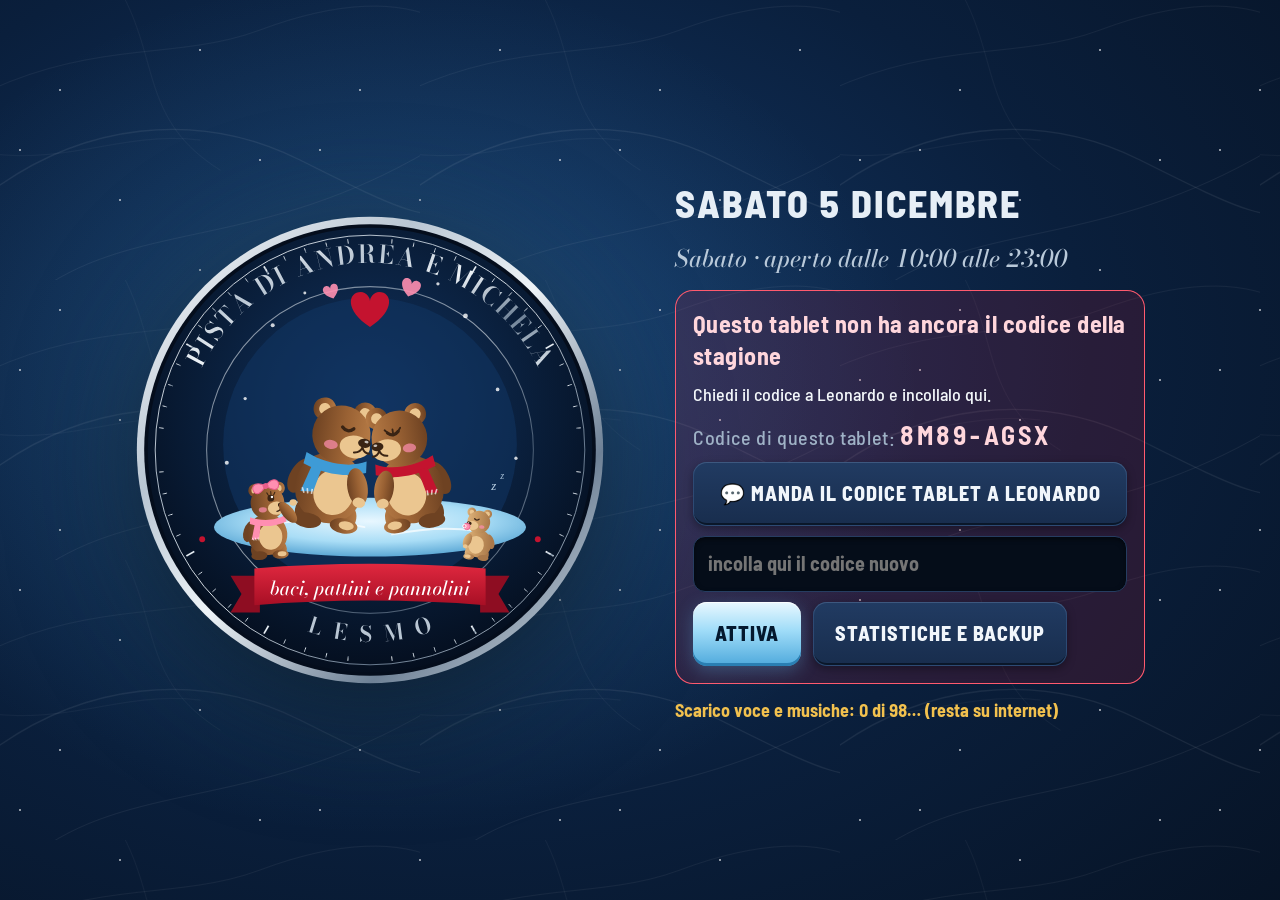
==== commit 8d1ac8ed: "Versione 20261119-013117" ====
--- a/index.html
+++ b/index.html
@@ -23,7 +23,14 @@
   <div class="avvio-colonna">
     <p class="avvio-data" id="avvio-data"></p>
     <p class="avvio-orario" id="avvio-orario"></p>
-    <p class="avvio-fondo" id="avvio-fondo" hidden></p>
+    <div class="avvio-fondo" id="avvio-fondo" hidden>
+      <span class="fondo-titolo">💶 Fondo cassa nel cassetto</span>
+      <span class="fondo-comandi">
+        <button type="button" class="btn" id="fondo-meno" aria-label="10 euro in meno">−10</button>
+        <input type="number" inputmode="decimal" id="fondo-euro" min="0" step="5" aria-label="Fondo cassa in euro"><b>€</b>
+        <button type="button" class="btn" id="fondo-piu" aria-label="10 euro in più">+10</button>
+      </span>
+    </div>
     <button id="btn-avvia" class="btn-avvia">AVVIA GIORNATA</button>
     <div class="avvio-opzioni">
       <label class="spunta"><input type="checkbox" id="avvio-tada"> Suona la fanfara</label>
--- a/css/stile.css
+++ b/css/stile.css
@@ -1 +1 @@
-@font-face{font-family:Bodoni;src:url(../font/BodoniModa.ttf) format("truetype");font-weight:400 900;font-display:swap}@font-face{font-family:Bodoni;src:url(../font/BodoniModa-Italic.ttf) format("truetype");font-weight:400 900;font-style:italic;font-display:swap}@font-face{font-family:Barlow;src:url(../font/BarlowSemiCondensed-Medium.ttf) format("truetype");font-weight:500;font-display:swap}@font-face{font-family:Barlow;src:url(../font/BarlowSemiCondensed-Bold.ttf) format("truetype");font-weight:700;font-display:swap}@font-face{font-family:Barlow;src:url(../font/BarlowSemiCondensed-ExtraBold.ttf) format("truetype");font-weight:800;font-display:swap}:root{--notte: #081A33;--abisso: #040D1C;--lastra: #0F2748;--lastra-2: #163563;--filo: rgba(185, 198, 211, .28);--argento: #B9C6D3;--neve: #F3F7FA;--ghiaccio: #8FD3F5;--ghiaccio-scuro: #2C7FB8;--rosso: #C4132F;--rosso-chiaro: #FF5A6E;--giallo: #F2C14E;--verde: #4FD1A5;--raggio: 14px;--barra: 72px;--menu: 124px;color-scheme:dark}*{box-sizing:border-box;-webkit-tap-highlight-color:transparent}html,body{margin:0;height:100%}body{background:radial-gradient(120% 90% at 60% 0%,#10305a 0%,var(--notte) 55%,var(--abisso) 100%) fixed;color:var(--neve);font:500 18px/1.35 Barlow,system-ui,sans-serif;overflow:hidden;user-select:none;-webkit-user-select:none;touch-action:manipulation}button,input,select,textarea{font:inherit;color:inherit}button{cursor:pointer;border:0;background:none}button:focus-visible,input:focus-visible,select:focus-visible,textarea:focus-visible{outline:3px solid var(--ghiaccio);outline-offset:2px}h1,h2,h3{font-family:Bodoni,Georgia,serif;font-weight:600;margin:0;letter-spacing:.01em}h2{font-size:30px}h3{font-size:22px;color:var(--argento)}.num{font-variant-numeric:tabular-nums}[hidden]{display:none!important}.barra{position:fixed;inset:0 0 auto;height:var(--barra);display:flex;align-items:center;gap:18px;padding:0 16px 0 18px;background:#040d1cd1;border-bottom:1px solid var(--filo);backdrop-filter:blur(6px);z-index:20}.barra-icona{width:52px;height:52px;border-radius:50%}.barra-nome{display:flex;flex-direction:column;line-height:1.1;min-width:0}.barra-titolo{font-family:Bodoni,serif;font-size:25px;font-weight:600}.barra-sotto{font-family:Bodoni,serif;font-style:italic;color:var(--argento);font-size:15px}.barra-centro{margin-left:auto;display:flex;align-items:center;gap:14px}.barra-ora{font-size:34px;font-weight:800;font-variant-numeric:tabular-nums;letter-spacing:.02em}.badge{display:inline-flex;align-items:center;gap:6px;padding:5px 12px;border-radius:999px;border:1px solid var(--filo);color:var(--argento);font-weight:700;font-size:16px;white-space:nowrap}.badge.festivo{border-color:var(--rosso-chiaro);color:#ffd6dc;background:#c4132f38}.badge.vacanze{border-color:var(--rosso-chiaro);color:#fff;background:var(--rosso)}.badge.chiuso,.badge.fuori{color:var(--giallo);border-color:var(--giallo)}.badge.finto{color:#1b1200;background:var(--giallo);border-color:var(--giallo)}.stato{display:flex;gap:8px}.stato span{padding:6px 12px;border-radius:10px;font-weight:700;font-size:15px;white-space:nowrap;background:#4fd1a524;color:var(--verde);border:1px solid rgba(79,209,165,.4)}.stato span.ko{background:var(--rosso);color:#fff;border-color:var(--rosso-chiaro);animation:lampo 1s steps(2) infinite}.btn-stop{height:54px;padding:0 22px;border-radius:12px;background:var(--rosso);color:#fff;font-weight:800;font-size:22px;letter-spacing:.04em;border:2px solid #ff8a98}.btn-stop:active{transform:scale(.96)}.menu{position:fixed;top:var(--barra);bottom:0;left:0;width:var(--menu);display:flex;flex-direction:column;gap:8px;padding:12px 10px;background:#040d1c99;border-right:1px solid var(--filo);z-index:10}.menu button{flex:1;max-height:128px;display:flex;flex-direction:column;align-items:center;justify-content:center;gap:6px;border-radius:var(--raggio);color:var(--argento);font-weight:700;font-size:16px}.menu svg{width:42px;height:42px;fill:none;stroke:currentColor;stroke-width:2.6;stroke-linecap:round;stroke-linejoin:round}.menu button.attivo{background:var(--lastra-2);color:var(--neve);box-shadow:inset 4px 0 0 var(--ghiaccio)}.menu button.attivo svg{stroke:var(--ghiaccio)}main{position:fixed;top:var(--barra);left:var(--menu);right:0;bottom:0}.pagina{display:none;height:100%;overflow-y:auto;padding:18px 20px 28px;overscroll-behavior:contain}.pagina.attiva{display:block}.pannello{background:var(--lastra);border:1px solid var(--filo);border-radius:18px;padding:18px}.pannello+.pannello{margin-top:14px}.riga{display:flex;gap:12px;align-items:center;flex-wrap:wrap}.spazio{flex:1}.btn{min-height:64px;padding:0 22px;border-radius:var(--raggio);font-weight:700;font-size:20px;background:var(--lastra-2);border:1px solid var(--filo);color:var(--neve);display:inline-flex;align-items:center;justify-content:center;gap:10px}.btn:active{transform:scale(.97);filter:brightness(1.15)}.btn.primario{background:var(--ghiaccio);color:var(--abisso);border-color:transparent}.btn.pericolo{background:var(--rosso);border-color:var(--rosso-chiaro);color:#fff}.btn.piccolo{min-height:50px;font-size:17px;padding:0 16px}.btn[disabled]{opacity:.4}.etichetta{color:var(--argento);font-size:16px}.vuoto{color:var(--argento);font-style:italic}.spunta{display:inline-flex;align-items:center;gap:12px;font-size:19px;min-height:52px}.spunta input{width:30px;height:30px;accent-color:var(--ghiaccio)}.interruttore{position:relative;display:inline-flex;align-items:center;gap:14px;font-weight:700;font-size:20px;min-height:60px}.interruttore input{appearance:none;width:84px;height:46px;border-radius:999px;background:#3a4a61;position:relative;transition:background .2s}.interruttore input:after{content:"";position:absolute;top:5px;left:5px;width:36px;height:36px;border-radius:50%;background:#fff;transition:transform .2s}.interruttore input:checked{background:var(--verde)}.interruttore input:checked:after{transform:translate(38px)}input[type=text],input[type=number],input[type=time],input[type=date],input[type=datetime-local],input[type=password],select,textarea{min-height:56px;border-radius:12px;border:1px solid var(--filo);background:var(--abisso);padding:0 14px;font-size:20px;color:var(--neve);user-select:text;-webkit-user-select:text}textarea{padding:12px 14px;min-height:100px;resize:vertical;width:100%}input[type=number]{width:120px}input[type=range]{width:100%;height:44px;accent-color:var(--ghiaccio)}.avvio{position:fixed;inset:0;z-index:50;display:flex;align-items:center;justify-content:center;gap:70px;background:radial-gradient(90% 90% at 35% 40%,#143a6b 0%,var(--notte) 55%,var(--abisso) 100%)}.avvio[hidden]{display:none}.avvio-logo{width:min(470px,42vw);filter:drop-shadow(0 20px 50px rgba(0,0,0,.55))}.avvio-colonna{display:flex;flex-direction:column;gap:14px;max-width:470px}.avvio-data{font-family:Bodoni,serif;font-size:34px;margin:0}.avvio-orario{margin:0;color:var(--argento);font-size:22px}.avvio-fondo{margin:6px 0 0;font-size:22px;font-weight:700;color:var(--giallo, #f5c542)}.btn-avvia{margin-top:14px;height:130px;border-radius:22px;background:var(--ghiaccio);color:var(--abisso);font-weight:800;font-size:40px;letter-spacing:.04em;box-shadow:0 0 0 6px #8fd3f52e,0 18px 40px #00000073}.btn-avvia:active{transform:scale(.97)}.avvio-opzioni{display:flex;gap:22px;flex-wrap:wrap}.avvio-nota{color:var(--argento);margin:0;font-size:16px}.velo{position:fixed;inset:0;z-index:60;background:#020710b8;display:flex;align-items:center;justify-content:center;padding:20px}.finestra{background:var(--lastra);border:1px solid var(--filo);border-radius:22px;padding:24px;width:min(760px,100%);max-height:100%;overflow-y:auto;box-shadow:0 30px 80px #0009}.finestra h2{margin-bottom:14px}.finestra .azioni{display:flex;gap:12px;justify-content:flex-end;margin-top:22px;flex-wrap:wrap}.finestra .azioni .btn{min-width:170px}#avvisi{position:fixed;bottom:22px;left:50%;transform:translate(-50%);z-index:70;display:flex;flex-direction:column;gap:10px;align-items:center}.avviso{display:flex;align-items:center;gap:18px;padding:14px 18px 14px 22px;border-radius:16px;background:var(--neve);color:var(--abisso);font-weight:700;font-size:20px;box-shadow:0 14px 40px #00000080}.avviso .btn{min-height:52px;background:var(--abisso);color:var(--neve)}.aggiorna{position:fixed;top:calc(var(--barra) + 10px);left:50%;transform:translate(-50%);z-index:65;padding:18px 30px;border-radius:16px;background:var(--giallo);color:#1b1200;font-weight:800;font-size:21px;box-shadow:0 12px 30px #00000080}.oggi{display:grid;grid-template-columns:1.25fr 1fr;gap:18px;min-height:100%}.cassa{display:flex;flex-direction:column;gap:14px}.btn-ingresso{flex:1;min-height:250px;border-radius:24px;background:var(--ghiaccio);color:var(--abisso);display:flex;flex-direction:column;align-items:center;justify-content:center;gap:4px;box-shadow:inset 0 -8px #040d1c2e}.btn-ingresso:active{transform:scale(.985);filter:brightness(1.1)}.btn-ingresso b{font-size:84px;font-weight:800;line-height:1}.btn-ingresso span{font-size:22px;font-weight:700}.rapidi{display:grid;grid-template-columns:repeat(3,1fr);gap:14px}.rapidi .btn{min-height:110px;font-size:44px;font-weight:800;border-radius:20px}.annulla-riga{display:flex;gap:14px}.annulla-riga .btn{flex:1}.contatori{display:grid;grid-template-columns:1fr 1fr;gap:12px}.contatore{background:var(--abisso);border:1px solid var(--filo);border-radius:14px;padding:12px 16px}.contatore b{display:block;font-size:38px;font-weight:800;font-variant-numeric:tabular-nums;line-height:1.1}.contatore span{color:var(--argento);font-size:16px}.totale{grid-column:span 2;display:flex;align-items:baseline;justify-content:space-between;border-color:var(--ghiaccio)}.totale b{font-size:50px;color:var(--ghiaccio)}.lato{display:flex;flex-direction:column;gap:14px}.giorno-titolo{display:flex;align-items:center;justify-content:space-between;gap:12px}.chiusura-conto{font-size:46px;font-weight:800;font-variant-numeric:tabular-nums;line-height:1.05}.meteo-box{display:flex;align-items:center;gap:16px}.meteo-icona{font-size:56px;line-height:1;white-space:nowrap}.meteo-storia{color:var(--argento);font-size:16px}.promemoria{border-color:var(--giallo);background:#f2c14e1a}.promemoria b{color:var(--giallo)}.griglia-pinguini{display:grid;grid-template-columns:repeat(auto-fill,minmax(146px,1fr));gap:10px}.pinguino{position:relative;aspect-ratio:1 / .8;border-radius:18px;background:var(--lastra);border:2px solid var(--filo);display:flex;flex-direction:column;align-items:center;justify-content:center;overflow:hidden}.pinguino:active{transform:scale(.97)}.pinguino svg.ghiera{position:absolute;width:86%;height:86%}.pinguino .n{position:relative;font-size:56px;font-weight:800;line-height:1;font-variant-numeric:tabular-nums}.pinguino .t{position:relative;font-size:22px;font-weight:700;font-variant-numeric:tabular-nums;color:var(--argento)}.pinguino.libero .t{font-size:17px}.pinguino.uso{background:var(--lastra-2);border-color:var(--ghiaccio)}.pinguino.uso .t{color:var(--ghiaccio)}.pinguino.ultimo{background:#4a3a0c;border-color:var(--giallo);animation:lampeggia .9s ease-in-out infinite}.pinguino.ultimo .t{color:var(--giallo)}.pinguino.scaduto{background:var(--rosso);border-color:#ff9aa6}.pinguino.scaduto .t{color:#fff}.pinguino .turni{position:absolute;top:8px;right:10px;font-size:15px;font-weight:800;color:var(--neve);background:#00000059;padding:2px 8px;border-radius:8px}@keyframes lampeggia{50%{background:#7a5e10}}@keyframes lampo{50%{opacity:.55}}.legenda{display:flex;gap:18px;color:var(--argento);font-size:16px;flex-wrap:wrap}.legenda i{display:inline-block;width:16px;height:16px;border-radius:4px;vertical-align:-2px;margin-right:6px}.suoni{display:grid;grid-template-columns:1fr 380px;gap:18px}.gruppo-suoni{margin-bottom:16px}.gruppo-suoni h3{margin-bottom:10px}.griglia-suoni{display:grid;grid-template-columns:repeat(auto-fill,minmax(190px,1fr));gap:10px}.suono{min-height:84px;border-radius:14px;padding:10px 14px;text-align:left;font-weight:700;font-size:19px;background:var(--lastra-2);border:1px solid var(--filo);border-left:6px solid var(--colore, var(--ghiaccio));display:flex;flex-direction:column;justify-content:center}.suono small{color:var(--argento);font-weight:500;font-size:14px;line-height:1.2;margin-top:3px;display:-webkit-box;-webkit-line-clamp:2;-webkit-box-orient:vertical;overflow:hidden}.suono:active{filter:brightness(1.3);transform:scale(.98)}.suono.suonando{box-shadow:0 0 0 3px var(--ghiaccio)}.lettore .titolo{font-size:20px;font-weight:700;min-height:28px;overflow:hidden;text-overflow:ellipsis;white-space:nowrap}.lettore .comandi{display:grid;grid-template-columns:repeat(3,1fr);gap:10px;margin:12px 0}.lettore .comandi .btn{min-height:72px;font-size:28px}.lista-musica{max-height:220px;overflow-y:auto;margin-top:10px}.lista-musica div{display:flex;align-items:center;gap:10px;padding:8px 0;border-bottom:1px solid var(--filo)}.lista-musica div span{flex:1;overflow:hidden;text-overflow:ellipsis;white-space:nowrap}.lista-musica div.ora span{color:var(--ghiaccio);font-weight:700}.in-onda{color:var(--ghiaccio);font-weight:700;min-height:26px}.filtri{display:flex;gap:10px;flex-wrap:wrap;align-items:center;margin-bottom:14px}.filtri .btn.attivo{background:var(--ghiaccio);color:var(--abisso)}.tessere{display:grid;grid-template-columns:repeat(5,1fr);gap:12px;margin-bottom:14px}.tessera{background:var(--lastra);border:1px solid var(--filo);border-radius:16px;padding:14px 16px}.tessera b{display:block;font-size:34px;font-weight:800;font-variant-numeric:tabular-nums}.tessera span{color:var(--argento);font-size:15px}.grafici{display:grid;grid-template-columns:1fr 1fr;gap:14px}.grafico{background:var(--lastra);border:1px solid var(--filo);border-radius:18px;padding:14px;height:340px;display:flex;flex-direction:column}.grafico.largo{grid-column:span 2}.grafico h3{font-size:19px;margin-bottom:8px}.grafico .tela{position:relative;flex:1;min-height:0}table.tab{width:100%;border-collapse:collapse;font-size:17px}table.tab th{text-align:left;color:var(--argento);font-weight:700;padding:8px 10px;border-bottom:1px solid var(--filo)}table.tab td{padding:10px;border-bottom:1px solid rgba(185,198,211,.12);font-variant-numeric:tabular-nums}table.tab tr.festivo td:first-child{box-shadow:inset 4px 0 0 var(--rosso)}table.tab td.dx,table.tab th.dx{text-align:right}.imp{display:grid;grid-template-columns:1fr 1fr;gap:14px;align-items:start}.campo{display:flex;align-items:center;justify-content:space-between;gap:14px;padding:10px 0;border-bottom:1px solid rgba(185,198,211,.12)}.campo:last-child{border-bottom:0}.campo>span{font-size:19px}.elenco-voce{display:flex;align-items:center;gap:10px;padding:10px 0;border-bottom:1px solid rgba(185,198,211,.12)}.elenco-voce .testo{flex:1}.elenco-voce .testo small{display:block;color:var(--argento)}.tastierino{display:grid;grid-template-columns:repeat(3,110px);gap:12px;justify-content:center;margin-top:16px}.tastierino .btn{min-height:90px;font-size:36px}.pin-puntini{text-align:center;font-size:44px;letter-spacing:16px;min-height:60px}.meteo-scelte{display:grid;grid-template-columns:repeat(3,1fr);gap:12px}.meteo-scelte button,.meteo-extra button{min-height:112px;border-radius:18px;background:var(--lastra-2);border:2px solid var(--filo);display:flex;flex-direction:column;align-items:center;justify-content:center;gap:4px;font-weight:700;font-size:20px}.meteo-scelte button i,.meteo-extra button i{font-style:normal;font-size:46px;line-height:1.1}.meteo-scelte button.sel,.meteo-extra button.sel{border-color:var(--ghiaccio);background:#1d4a80;box-shadow:0 0 0 3px #8fd3f559}.meteo-extra{display:grid;grid-template-columns:1fr 1fr;gap:12px;margin-top:12px}.meteo-extra button{min-height:84px;flex-direction:row;gap:12px}.meteo-extra button i{font-size:36px}.debug-barra{border-color:var(--giallo)}@media (max-width: 1100px){.oggi,.suoni,.imp,.grafici{grid-template-columns:1fr}.grafico.largo{grid-column:auto}.tessere{grid-template-columns:repeat(2,1fr)}.barra-sotto{display:none}}@media (prefers-reduced-motion: reduce){.pinguino.ultimo,.stato span.ko{animation:none}}:root{--alto: env(safe-area-inset-top, 0px);--basso: env(safe-area-inset-bottom, 0px)}.barra{height:calc(var(--barra) + var(--alto));padding-top:var(--alto);padding-left:calc(18px + env(safe-area-inset-left,0px));padding-right:calc(16px + env(safe-area-inset-right,0px))}.menu,main{top:calc(var(--barra) + var(--alto))}.menu{padding-bottom:calc(12px + var(--basso));left:env(safe-area-inset-left,0px)}main{left:calc(var(--menu) + env(safe-area-inset-left,0px));right:env(safe-area-inset-right,0px)}.pagina{padding-bottom:calc(28px + var(--basso));-webkit-overflow-scrolling:touch}html,body{height:100dvh;overscroll-behavior:none}body{-webkit-touch-callout:none;-webkit-text-size-adjust:100%}img,svg,button{-webkit-touch-callout:none;-webkit-user-drag:none}.file-nascosto{position:absolute;width:1px;height:1px;opacity:0;overflow:hidden;pointer-events:none}.tieni-acceso{position:fixed;width:1px;height:1px;opacity:.01;left:0;bottom:0;pointer-events:none}@media (max-width: 1200px){.barra{gap:12px}.barra-ora{font-size:30px}.stato span{padding:6px 9px;font-size:14px}}.avvio-offline{margin:0;font-size:18px;font-weight:700;color:var(--giallo);min-height:24px}.avvio-offline.ok{color:var(--verde)}:root{--alto: env(safe-area-inset-top, 0px);--basso: env(safe-area-inset-bottom, 0px);--fondo: #06101f;--sup: #0d1b31;--sup2: #12233e;--sup3: #1a2f50;--riga: #263d61;--testo: #f1f6fb;--tenue: #9fb2c6;--spento: #5f7389;--cromo: #e6eef6;--filetto: #b9c9d9;--gh1: #e9f8ff;--gh2: #9fdcf8;--gh3: #4ea9dc;--gh-ink: #04182e;--r: 16px;--r-s: 12px;--display: "Barlow", "Arial Narrow", sans-serif;--brina: repeating-linear-gradient(28deg, rgba(255,255,255,.035) 0 1px, transparent 1px 5px), repeating-linear-gradient(-62deg, rgba(255,255,255,.028) 0 1px, transparent 1px 7px);--pattini: url("data:image/svg+xml,%3Csvg xmlns='http://www.w3.org/2000/svg' width='420' height='280'%3E%3Cg fill='none' stroke='%23ffffff' stroke-linecap='round'%3E%3Cpath d='M-20 200C80 120 200 110 300 160S440 230 460 200' stroke-opacity='.07' stroke-width='1.3'/%3E%3Cpath d='M-10 90C100 40 180 60 260 30S400 0 440 20' stroke-opacity='.05'/%3E%3Cpath d='M40 290C140 220 260 250 430 150' stroke-opacity='.06'/%3E%3Cpath d='M120 -10C160 60 140 120 220 170' stroke-opacity='.04'/%3E%3Cpath d='M-30 150C60 170 120 130 200 140' stroke-opacity='.05' stroke-width='.8'/%3E%3C/g%3E%3C/svg%3E")}body{background:var(--pattini),radial-gradient(110% 80% at 65% -10%,#143865 0%,#0a1f3c 40%,var(--fondo) 75%) fixed;background-size:420px 280px,auto;-webkit-font-smoothing:antialiased;font-variant-numeric:tabular-nums}h2{font-family:var(--display);font-weight:800;text-transform:uppercase;letter-spacing:.04em;font-size:30px;line-height:1;color:var(--testo)}h3{font-family:var(--display);font-weight:800;text-transform:uppercase;letter-spacing:.05em;font-size:21px;line-height:1.05;color:var(--cromo)}.barra{background:var(--brina),var(--pattini),linear-gradient(180deg,#16325a,#0b1d38);background-size:auto,420px 280px,auto;border-bottom:0;box-shadow:inset 0 -1px #04101f,inset 0 -6px #0c1a30,0 10px 26px #00000080;backdrop-filter:none}.barra:before{content:"";position:absolute;left:7px;right:7px;bottom:9px;top:calc(var(--alto) + 7px);border:1px solid var(--filetto);border-radius:10px;opacity:.45;pointer-events:none}.barra .ang{position:absolute;width:14px;height:14px;z-index:1;background:radial-gradient(circle at 35% 30%,#fff 0 8%,#d6dde4 32%,#6d7680)}.ang.a1{top:var(--alto);left:0;border-radius:0 0 7px}.ang.a2{top:var(--alto);right:0;border-radius:0 0 0 7px}.ang.a3{bottom:0;left:0;border-radius:0 7px 0 0}.ang.a4{bottom:0;right:0;border-radius:7px 0 0}.barra-icona{width:54px;height:54px;filter:drop-shadow(0 3px 8px rgba(0,0,0,.7))}.barra-titolo{font-family:var(--display);font-weight:800;text-transform:uppercase;letter-spacing:.06em;font-size:26px;color:var(--cromo);line-height:1}.barra-sotto{font-size:16px;margin-top:3px;color:var(--filetto)}.barra-ora{display:inline-flex;align-items:center;gap:10px;padding:4px 16px 4px 14px;border-radius:99px;background:#050c17;box-shadow:inset 0 0 0 1px #2d4466,inset 0 2px 6px #000c;font-family:var(--display);font-size:32px;color:#fff}.barra-ora:before{content:"";width:10px;height:10px;border-radius:50%;background:#5fd1ff;box-shadow:0 0 10px 2px #5fd1ffcc;animation:respiro 2.4s ease-in-out infinite}@keyframes respiro{50%{opacity:.45}}.badge{font-family:var(--display);text-transform:uppercase;letter-spacing:.05em;font-size:15px;padding:6px 13px;background:#00000040}.stato span{font-family:var(--display);text-transform:uppercase;letter-spacing:.05em;background:#0000004d;box-shadow:inset 0 0 0 1px #4fd1a573;border:0;display:inline-flex;align-items:center;gap:7px}.stato span:before{content:"";width:8px;height:8px;border-radius:50%;background:var(--verde);box-shadow:0 0 8px 1px #4fd1a5cc}.stato span.ko{background:var(--rosso);box-shadow:inset 0 0 0 1px #ff8a98}.stato span.ko:before{background:#fff;box-shadow:0 0 8px 2px #fff}.btn-stop{font-family:var(--display);letter-spacing:.08em;border:0;background:linear-gradient(180deg,#ea3a4d,#b5132b);box-shadow:inset 0 1px #ffffff4d,inset 0 -4px #7d0c1d,0 6px 16px #c4132f59}.menu{background:linear-gradient(180deg,#050c18d9,#050c18a6);border-right:0;box-shadow:inset -1px 0 #1a2c48;gap:10px}.menu button{position:relative;font-family:var(--display);text-transform:uppercase;letter-spacing:.06em;font-size:15px;background:var(--sup);color:var(--tenue);box-shadow:inset 0 1px #ffffff0d,inset 0 -3px #040b16,0 2px 6px #0000004d}.menu button:before{content:"";position:absolute;top:10px;right:10px;width:8px;height:8px;border-radius:50%;background:#22344f;box-shadow:inset 0 1px 1px #0009}.menu svg{stroke-width:2.3}.menu button.attivo{background:linear-gradient(180deg,#1d3a63,#12284a);color:#fff;box-shadow:inset 0 0 0 1px #35557f,inset 0 -3px 0 var(--rosso),0 4px 12px #0006}.menu button.attivo:before{background:#5fd1ff;box-shadow:0 0 10px 2px #5fd1ffcc}.menu button.attivo svg{stroke:var(--gh2);filter:drop-shadow(0 0 6px rgba(143,211,245,.45))}.pannello,.tessera,.grafico{background:linear-gradient(180deg,var(--sup2),var(--sup));border:0;border-radius:var(--r);box-shadow:inset 0 0 0 1px var(--riga),inset 0 1px #ffffff0a,0 8px 22px #0000004d}.pannello>h3:first-child,.grafico>h3:first-child{margin-bottom:10px!important}.finestra{background:var(--brina),linear-gradient(180deg,#14294a,#0c1b33);border:0;box-shadow:inset 0 0 0 1px #35557f,inset 0 3px 0 var(--filetto),0 30px 80px #000000b3}.velo{background:#020710c7;backdrop-filter:blur(3px);-webkit-backdrop-filter:blur(3px)}.promemoria{background:linear-gradient(180deg,#f2c14e24,#f2c14e0f);box-shadow:inset 0 0 0 1px #f2c14e8c,inset 4px 0 0 var(--giallo)}.btn{font-family:var(--display);text-transform:uppercase;letter-spacing:.05em;font-weight:800;border:0;color:var(--testo);background:linear-gradient(180deg,#213b62,#182d4d);box-shadow:inset 0 1px #ffffff14,inset 0 0 0 1px #2d4a74,inset 0 -3px #0a1729,0 3px 8px #00000059;transition:transform .08s,filter .15s}.btn:active{transform:translateY(2px);filter:brightness(1.15)}.btn.primario{color:var(--gh-ink);background:linear-gradient(180deg,var(--gh1) 0%,var(--gh2) 45%,var(--gh3) 100%);box-shadow:inset 0 1px #fffc,inset 0 -3px #2a7fb3,0 5px 18px #5fbef04d}.btn.pericolo{background:linear-gradient(180deg,#e8394c,#ad1328);box-shadow:inset 0 1px #ffffff40,inset 0 -3px #6d0a18,0 4px 14px #c4132f4d}.btn.piccolo{font-size:16px}.filtri .btn.attivo{color:#fff;background:linear-gradient(180deg,#1d3a63,#12284a);box-shadow:inset 0 0 0 1px #4a6c99,inset 0 -3px 0 var(--rosso)}.btn-ingresso{position:relative;overflow:hidden;color:var(--gh-ink);background:var(--pattini),linear-gradient(160deg,#ffffff8c,#fff0 38%),linear-gradient(180deg,#e3f6ff,#a6defa 48%,#5db3e3);background-size:420px 280px,auto,auto;box-shadow:inset 0 2px #ffffffe6,inset 0 0 0 1px #ffffff59,inset 0 -8px #2f86bb,0 14px 34px #3caae647}.btn-ingresso:after{content:"";position:absolute;top:-40%;bottom:-40%;width:26%;left:-40%;background:linear-gradient(90deg,transparent,rgba(255,255,255,.55),transparent);transform:rotate(18deg);animation:riflesso 7s ease-in-out infinite}@keyframes riflesso{0%,70%{left:-40%}to{left:130%}}.btn-ingresso b{font-family:var(--display);font-size:104px;letter-spacing:.01em;text-shadow:0 2px 0 rgba(255,255,255,.5)}.btn-ingresso span{font-family:var(--display);text-transform:uppercase;letter-spacing:.08em;font-weight:800;font-size:23px}.btn-ingresso:active{transform:translateY(3px)}.rapidi .btn{font-size:48px;letter-spacing:.02em;background:linear-gradient(180deg,#1f3a62,#152a49);box-shadow:inset 0 1px #ffffff14,inset 0 0 0 1px #2d4a74,inset 0 -4px 0 var(--gh3),0 4px 10px #00000059}.annulla-riga .btn{color:var(--tenue);box-shadow:inset 0 1px #ffffff0f,inset 0 0 0 1px #2d4a74,inset 0 -3px #4a5d78}.contatori{gap:0;border-radius:var(--r);overflow:hidden;background:#071223;box-shadow:inset 0 0 0 1px var(--riga)}.contatore{background:none;border:0;border-radius:0;padding:12px 16px 11px;text-align:center}.contatore+.contatore:not(.totale){box-shadow:inset 1px 0 0 var(--riga)}.contatore b{font-family:var(--display);font-size:44px;line-height:1;letter-spacing:.02em}.contatore span{font-size:15px;font-weight:700}.totale{text-align:left;align-items:center;padding:14px 18px;background:var(--brina),linear-gradient(180deg,#13284a,#0c1b33);box-shadow:inset 0 1px 0 var(--riga),inset 0 3px 0 var(--filetto)}.totale span{font-family:var(--display);text-transform:uppercase;letter-spacing:.07em;font-size:18px;color:var(--cromo)}.totale b{font-size:58px;color:var(--gh2);text-shadow:0 0 22px rgba(143,211,245,.35)}.giorno-titolo h2{font-size:28px}.chiusura-conto{font-family:var(--display);font-size:64px;letter-spacing:.02em;color:#fff}.meteo-box .btn{white-space:nowrap}.pinguino{border:0;border-radius:18px;background:linear-gradient(180deg,#132848,#0c1b33);box-shadow:inset 0 0 0 1px var(--riga),inset 0 1px #ffffff0d,inset 0 -4px #081325,0 4px 12px #0000004d}.pinguino .n{font-family:var(--display);font-size:62px;letter-spacing:.01em}.pinguino .t{font-family:var(--display);letter-spacing:.04em}.pinguino.libero .t{text-transform:uppercase;color:var(--spento)}.pinguino.libero .n{color:#c9d6e3}.pinguino.uso{border:0;background:var(--pattini),linear-gradient(180deg,#1c4373,#11294b);background-size:420px 280px,auto;box-shadow:inset 0 0 0 2px var(--gh3),inset 0 -4px 0 var(--gh2),0 0 20px #5fbef038}.pinguino.ultimo{border:0;background:linear-gradient(180deg,#5a4610,#3b2d08);box-shadow:inset 0 0 0 2px var(--giallo),inset 0 -4px 0 var(--giallo),0 0 22px #f2c14e4d}.pinguino.scaduto{border:0;background:repeating-linear-gradient(135deg,#d01a35 0 16px,#a8102a 16px 32px);box-shadow:inset 0 0 0 2px #ff9aa6,inset 0 -4px #ffd0d6,0 0 26px #d01a3573}.pinguino .turni{font-family:var(--display);letter-spacing:.04em;background:#00000073;box-shadow:inset 0 0 0 1px #fff3}.legenda{font-family:var(--display);text-transform:uppercase;letter-spacing:.05em;font-size:14px}.suono{border:0;border-radius:14px;font-family:var(--display);letter-spacing:.02em;background:linear-gradient(180deg,#1c3559,#142a48);box-shadow:inset 0 1px #ffffff12,inset 0 0 0 1px #2a4670,inset 0 -4px 0 var(--colore, var(--gh3)),0 3px 8px #0000004d}.suono small{font-family:Barlow,sans-serif;letter-spacing:0}.suono.suonando{box-shadow:inset 0 0 0 2px var(--gh2),inset 0 -4px 0 var(--colore, var(--gh3)),0 0 18px #8fd3f566}.gruppo-suoni h3{display:flex;align-items:center;gap:10px}.gruppo-suoni h3:after{content:"";flex:1;height:1px;background:linear-gradient(90deg,var(--riga),transparent)}.lettore .titolo{font-family:var(--display);letter-spacing:.03em}.in-onda{font-family:var(--display);text-transform:uppercase;letter-spacing:.05em;color:var(--gh2)}.tessera{text-align:center;padding:14px 10px 12px}.tessera b{font-family:var(--display);font-size:40px;line-height:1.05;letter-spacing:.02em}.tessera span{font-weight:700;font-size:14px}.tessere .tessera:first-child{box-shadow:inset 0 0 0 1px var(--riga),inset 0 3px 0 var(--filetto),0 8px 22px #0000004d}.tessere .tessera:first-child b{color:var(--gh2)}table.tab th{font-family:var(--display);text-transform:uppercase;letter-spacing:.05em;font-size:15px}.campo{border-bottom:1px solid #1d3253}.campo>span{font-size:18px;font-weight:600}input[type=text],input[type=number],input[type=time],input[type=date],input[type=datetime-local],input[type=password],select,textarea{background:#050d19;border:1px solid var(--riga);font-weight:700;box-shadow:inset 0 2px 5px #00000080}input:focus,select:focus,textarea:focus{outline:none;border-color:var(--gh2);box-shadow:0 0 0 3px #8fd3f533,inset 0 2px 5px #00000080}.interruttore input{background:#26364d;box-shadow:inset 0 2px 5px #0009}.interruttore input:after{background:linear-gradient(180deg,#fff,#cfd8e2);box-shadow:0 2px 5px #00000080}.interruttore input:checked{background:linear-gradient(180deg,#3fbf92,#2a9670)}.meteo-scelte button,.meteo-extra button{border:0;font-family:var(--display);text-transform:uppercase;letter-spacing:.05em;background:linear-gradient(180deg,#1c3559,#142a48);box-shadow:inset 0 1px #ffffff12,inset 0 0 0 1px #2a4670,inset 0 -4px #0a1729,0 3px 8px #0000004d}.meteo-scelte button.sel,.meteo-extra button.sel{border:0;background:linear-gradient(180deg,#2a5a90,#1b3f6c);box-shadow:inset 0 0 0 2px var(--gh2),inset 0 -4px 0 var(--rosso),0 0 18px #8fd3f559}.avviso{background:linear-gradient(180deg,#fff,#e2edf6);color:var(--gh-ink);box-shadow:inset 0 -3px 0 var(--gh3),0 16px 40px #0000008c;font-family:var(--display);letter-spacing:.02em;font-size:21px}.aggiorna{font-family:var(--display);text-transform:uppercase;letter-spacing:.05em;box-shadow:inset 0 -3px #a07a1c,0 12px 30px #00000080}.avvio{background:var(--pattini),radial-gradient(70% 80% at 30% 45%,rgba(95,190,240,.18) 0%,transparent 60%),radial-gradient(100% 100% at 35% 40%,#143a6b 0%,#0a1f3c 50%,var(--fondo) 100%);background-size:420px 280px,auto,auto;overflow:hidden}.avvio-neve{position:absolute;inset:-100px 0 0;pointer-events:none;opacity:.55;background-image:radial-gradient(2px 2px at 20px 30px,#fff 50%,transparent 51%),radial-gradient(1.5px 1.5px at 120px 80px,#fff 50%,transparent 51%),radial-gradient(2.5px 2.5px at 200px 150px,#fff 50%,transparent 51%),radial-gradient(1.5px 1.5px at 60px 190px,#fff 50%,transparent 51%),radial-gradient(2px 2px at 260px 40px,#fff 50%,transparent 51%);background-size:300px 220px;animation:nevica 16s linear infinite}@keyframes nevica{to{transform:translateY(220px)}}.avvio-logo,.avvio-colonna{position:relative}.avvio-logo{filter:drop-shadow(0 24px 60px rgba(0,0,0,.6)) drop-shadow(0 0 40px rgba(95,190,240,.15))}.avvio-data{font-family:var(--display);font-weight:800;text-transform:uppercase;letter-spacing:.05em;font-size:38px;color:var(--cromo)}.avvio-orario{font-family:Bodoni,serif;font-style:italic;font-size:24px;color:var(--filetto)}.btn-avvia{position:relative;overflow:hidden;border-radius:24px;color:var(--gh-ink);font-family:var(--display);font-size:44px;letter-spacing:.08em;background:linear-gradient(160deg,#ffffff8c,#fff0 40%),linear-gradient(180deg,#e3f6ff,#a6defa 48%,#5db3e3);box-shadow:inset 0 2px #ffffffe6,inset 0 -7px #2f86bb,0 0 0 7px #8fd3f524,0 20px 46px #00000080,0 0 50px #5fbef040}.btn-avvia:after{content:"";position:absolute;top:-40%;bottom:-40%;width:22%;left:-40%;background:linear-gradient(90deg,transparent,rgba(255,255,255,.6),transparent);transform:rotate(18deg);animation:riflesso 5s ease-in-out infinite}.btn-avvia:active{transform:translateY(3px)}.avvio-opzioni .spunta{font-weight:700}@media (prefers-reduced-motion: reduce){.avvio-neve,.btn-ingresso:after,.btn-avvia:after,.barra-ora:before{animation:none}}@media (max-width: 1200px){.barra-titolo{font-size:22px}.barra-ora{font-size:28px;padding:3px 13px 3px 11px}}.yt-box{position:fixed;right:calc(14px + env(safe-area-inset-right,0px));bottom:calc(14px + var(--basso));z-index:30;padding:8px 8px 6px;border-radius:16px;background:linear-gradient(180deg,#14294a,#0b1a31);box-shadow:inset 0 0 0 1px #35557f,inset 0 3px 0 var(--filetto),0 14px 34px #0009}.yt-box iframe{display:block;width:356px;height:200px;border:0;border-radius:10px;background:#000}.yt-titolo{display:block;max-width:356px;margin-top:5px;font-family:var(--display);letter-spacing:.03em;font-size:15px;color:var(--gh2);white-space:nowrap;overflow:hidden;text-overflow:ellipsis}.yt-titolo:empty{display:none}body.yt-attivo .pagina{padding-bottom:calc(260px + var(--basso))}.yt-intestazione{display:flex;align-items:center;gap:10px}.yt-logo{display:inline-grid;place-items:center;width:34px;height:24px;border-radius:7px;background:linear-gradient(180deg,#ff3b3b,#c4161c);color:#fff;font-size:13px}.yt-avviso{margin:8px 0;padding:10px 12px;border-radius:12px;background:#f2c14e24;box-shadow:inset 0 0 0 1px var(--giallo);color:var(--giallo);font-weight:700}.avvio-licenza{display:flex;flex-direction:column;gap:10px}.avvio-licenza:empty{display:none}.avvio-licenza b{font-family:var(--display);font-size:24px;letter-spacing:.02em}.avvio-licenza.avviso{padding:16px 18px;border-radius:18px;background:#f2c14e1f;box-shadow:inset 0 0 0 1px var(--giallo);color:inherit}.avvio-licenza.avviso b{color:var(--giallo)}.avvio-licenza.scaduta{padding:18px;border-radius:18px;background:#c4132f29;box-shadow:inset 0 0 0 1px var(--rosso-chiaro)}.avvio-licenza.scaduta b{color:#ffd6dc}.avvio-licenza input{min-height:56px;width:100%}.pannello.licenza.avviso{box-shadow:inset 0 0 0 1px var(--giallo),inset 0 3px 0 var(--giallo)}.pannello.licenza.scaduta{box-shadow:inset 0 0 0 1px var(--rosso-chiaro),inset 0 3px 0 var(--rosso)}body.sola-lettura .menu button[data-pagina=oggi],body.sola-lettura .menu button[data-pagina=pinguini],body.sola-lettura .menu button[data-pagina=suoni]{display:none}.riattiva{position:fixed;inset:0;z-index:90;display:flex;flex-direction:column;align-items:center;justify-content:center;gap:14px;background:radial-gradient(70% 70% at 50% 50%,#d01a35eb,#780818f2);color:#fff;border:0;font-family:var(--display);text-transform:uppercase;letter-spacing:.06em;cursor:pointer}.riattiva b{font-size:84px;line-height:1;animation:respiro 1.4s ease-in-out infinite}.riattiva span{font-size:32px}.codice-tablet{font-family:var(--display);font-size:20px;letter-spacing:.03em;color:var(--tenue)}.codice-tablet b{color:#fff;font-size:26px;letter-spacing:.12em;user-select:all;-webkit-user-select:all}.avvio-licenza a.btn{text-decoration:none}.avvio-demo{margin:0;padding:12px 16px;border-radius:14px;font-size:18px;color:#1b1200;background:linear-gradient(180deg,#ffe08a,#f2c14e);box-shadow:inset 0 -3px #c8952c}.btn-guida{height:54px;padding:0 18px;border-radius:12px;border:0;color:#1b1200;font-family:var(--display);font-weight:800;font-size:20px;letter-spacing:.06em;background:linear-gradient(180deg,#ffe08a,#f2c14e 50%,#c8952c);box-shadow:inset 0 1px #fff9,inset 0 -3px #8a6414}.guida dl{margin:0;display:grid;grid-template-columns:210px 1fr;gap:10px 18px}.guida dt{font-family:var(--display);font-weight:800;text-transform:uppercase;letter-spacing:.04em;color:var(--gh2);font-size:19px}.guida dd{margin:0;font-size:19px;line-height:1.35}.guida-prova{margin:16px 0 0;padding:14px 16px;border-radius:14px;font-size:19px;background:#f2c14e24;box-shadow:inset 0 0 0 1px var(--giallo)}.guida-passi{margin:0;padding-left:26px;font-size:21px;line-height:1.5}@media (max-width: 760px){.guida dl{grid-template-columns:1fr}}.gira-telefono{display:none}@media (orientation: portrait) and (max-width: 700px){.gira-telefono{position:fixed;inset:0;z-index:200;display:flex;flex-direction:column;align-items:center;justify-content:center;gap:16px;padding:30px;text-align:center;color:#fff;background:radial-gradient(90% 70% at 50% 40%,#163a68,#06101f)}.gira-telefono b{font-family:var(--display);font-size:34px;text-transform:uppercase;letter-spacing:.05em;line-height:1.1}.gira-telefono span{color:var(--argento);font-size:19px}.gira-icona{font-size:90px;animation:gira 2.4s ease-in-out infinite}}@keyframes gira{0%,30%{transform:rotate(0)}55%,85%{transform:rotate(-90deg)}to{transform:rotate(0)}}@media (max-height: 500px){.menu{overflow-y:auto;gap:6px;padding:8px 6px}.menu button{flex:none;min-height:74px}}.demo-avviso{display:flex;flex-direction:column;gap:6px;margin-bottom:14px;box-shadow:inset 0 0 0 2px var(--giallo),0 8px 22px #0000004d!important;background:linear-gradient(180deg,#f2c14e2e,#f2c14e0f)!important}.demo-avviso b{font-family:var(--display);font-size:24px;text-transform:uppercase;letter-spacing:.04em;color:var(--giallo)}.demo-avviso span{font-size:18px}.demo-bloccata .pannello:not(.licenza):not(.demo-avviso){position:relative}.demo-bloccata .pannello:not(.licenza):not(.demo-avviso):after{content:"\1f512  Modificabile nella versione definitiva";position:absolute;inset:0;z-index:2;border-radius:inherit;display:flex;align-items:flex-end;justify-content:center;padding:12px 16px;font-family:var(--display);font-weight:800;font-size:16px;letter-spacing:.04em;text-transform:uppercase;color:var(--giallo);background:#06101f73;cursor:not-allowed}.demo-bloccata .pannello.licenza input,.demo-bloccata .pannello.licenza .btn,.demo-bloccata .pannello.licenza .codice-tablet{display:none}.menu-turni{display:none!important}body.con-turni .menu-turni{display:flex!important}body.con-turni .menu button{max-height:104px}.turni{display:grid;grid-template-columns:430px 1fr;gap:18px;min-height:100%}.turni-cassa{display:flex;flex-direction:column;gap:12px}.turni-durate{display:grid;grid-template-columns:repeat(3,1fr);gap:10px}.turni-durata{min-height:92px;border-radius:16px;display:flex;flex-direction:column;align-items:center;justify-content:center;gap:2px;font-family:var(--display);color:#fff;background:linear-gradient(180deg,#1f3a62,#152a49);box-shadow:inset 0 1px #ffffff14,inset 0 0 0 1px #2d4a74,inset 0 -4px #0a1729}.turni-durata b{font-size:28px;font-weight:800;letter-spacing:.02em}.turni-durata span{font-size:19px;color:var(--argento);font-weight:700}.turni-durata.sel{background:linear-gradient(180deg,#2a5a90,#1b3f6c);box-shadow:inset 0 0 0 2px var(--gh2),inset 0 -4px 0 var(--rosso),0 0 18px #8fd3f559}.turni-durata.sel span{color:var(--gh1)}.turni-display{height:96px;border-radius:16px;display:flex;align-items:center;justify-content:center;font-family:var(--display);font-weight:800;font-size:76px;letter-spacing:.06em;color:#fff;background:#050d19;box-shadow:inset 0 0 0 1px var(--riga),inset 0 3px 8px #0009}.turni-display.vuoto{color:var(--spento)}.turni-tastierino{display:grid;grid-template-columns:repeat(3,1fr);gap:10px}.turni-tasto{min-height:72px;font-size:36px}.turni-avvia{min-height:110px;border-radius:22px;display:flex;flex-direction:column;align-items:center;justify-content:center;color:var(--gh-ink);font-family:var(--display);background:linear-gradient(160deg,#ffffff8c,#fff0 40%),linear-gradient(180deg,#e3f6ff,#a6defa 48%,#5db3e3);box-shadow:inset 0 2px #ffffffe6,inset 0 -7px #2f86bb,0 14px 34px #3caae647}.turni-avvia b{font-size:46px;font-weight:800;letter-spacing:.08em;line-height:1}.turni-avvia span{font-size:21px;font-weight:800;letter-spacing:.05em;text-transform:uppercase}.turni-avvia:active{transform:translateY(3px)}.turni-conta{font-family:var(--display);font-weight:800;font-size:22px;color:var(--gh2)}.turni-lista{display:grid;grid-template-columns:repeat(auto-fill,minmax(150px,1fr));gap:10px;align-content:start}.turno-card{border-radius:16px;padding:10px 8px 9px;display:flex;flex-direction:column;align-items:center;gap:2px;color:#fff;font-family:var(--display);background:linear-gradient(180deg,#1c4373,#11294b);box-shadow:inset 0 0 0 2px var(--gh3),inset 0 -4px 0 var(--gh2)}.turno-card b{font-size:50px;font-weight:800;line-height:1}.turno-card .t{font-size:24px;font-weight:800;color:var(--gh2);font-variant-numeric:tabular-nums}.turno-card small{font-family:Barlow,sans-serif;font-size:13px;color:var(--argento);text-align:center}.turno-card.ultimo{background:linear-gradient(180deg,#5a4610,#3b2d08);box-shadow:inset 0 0 0 2px var(--giallo),inset 0 -4px 0 var(--giallo)}.turno-card.ultimo .t{color:var(--giallo)}.turno-card.scaduto{background:repeating-linear-gradient(135deg,#d01a35 0 16px,#a8102a 16px 32px);box-shadow:inset 0 0 0 2px #ff9aa6,inset 0 -4px #ffd0d6}.turno-card.scaduto .t,.turno-card.scaduto small{color:#fff}@media (max-width: 1100px){.turni{grid-template-columns:1fr}}.conta-oggi{display:grid;grid-template-columns:1fr 1fr 1.3fr;border-radius:var(--r);overflow:hidden;background:#071223;box-shadow:inset 0 0 0 1px var(--riga)}.conta-oggi>div{padding:10px 12px;text-align:center}.conta-oggi>div+div{box-shadow:inset 1px 0 0 var(--riga)}.conta-oggi b{display:block;font-family:var(--display);font-weight:800;font-size:34px;line-height:1}.conta-oggi span{font-size:14px;color:var(--tenue);font-weight:700}.incasso-nascosto{display:flex;align-items:center;justify-content:center;gap:10px;padding:8px 12px;color:var(--tenue);box-shadow:inset 1px 0 0 var(--riga);font-family:var(--display)}.incasso-nascosto span{font-size:14px;text-transform:uppercase;letter-spacing:.05em}.incasso-nascosto b{font-size:22px;color:var(--spento);letter-spacing:.1em}.incasso-nascosto i{font-style:normal;font-size:20px;opacity:.7}.incasso-nascosto.visibile b{color:var(--gh2);letter-spacing:.02em}.btn-chiudi-giornata{min-height:54px;font-size:18px;color:var(--tenue);box-shadow:inset 0 1px #ffffff0f,inset 0 0 0 1px #2d4a74,inset 0 -3px #4a5d78}.btn-vai-turni{min-height:64px;font-size:22px;box-shadow:inset 0 1px #ffffff14,inset 0 0 0 1px #2d4a74,inset 0 -4px 0 var(--giallo)}.pista-adesso h2{font-size:26px}.pista-tessere{display:grid;grid-template-columns:repeat(auto-fit,minmax(140px,1fr));gap:10px;margin:12px 0}.pista-tessera{padding:12px 10px;border-radius:14px;text-align:center;color:#fff;font-family:var(--display);background:linear-gradient(180deg,#1c3559,#142a48);box-shadow:inset 0 0 0 1px #2a4670,inset 0 -4px 0 var(--gh3)}.pista-tessera b{display:block;font-size:48px;font-weight:800;line-height:1}.pista-tessera span{font-size:15px;color:var(--argento);text-transform:uppercase;letter-spacing:.04em}.pista-tessera em{display:block;margin-top:4px;font-style:normal;font-weight:800;color:#fff;background:var(--rosso);border-radius:8px;padding:2px 8px}.pista-tessera.allarme{box-shadow:inset 0 0 0 2px var(--rosso-chiaro),inset 0 -4px 0 var(--rosso)}.chiusura-riga{align-items:flex-end}.chiusura-riga .chiusura-conto{font-size:48px}.prossimo-annuncio{margin-top:12px;padding-top:10px;border-top:1px solid #1d3253}.prossimo-annuncio b{display:block;font-size:20px}.meteo-piccolo .meteo-icona{font-size:40px}.fine-stagione{margin:4px 4px 0}.chiusura-riga2{display:flex;justify-content:space-between;padding:8px 0;border-bottom:1px solid #1d3253;font-size:21px}.chiusura-totale{display:flex;justify-content:space-between;align-items:baseline;margin:10px 0 6px;font-family:var(--display)}.chiusura-totale span{font-size:20px;text-transform:uppercase;letter-spacing:.05em;color:var(--cromo)}.chiusura-totale b{font-size:46px;color:var(--gh2)}.chiusura-diff{font-family:var(--display);font-size:26px}.chiusura-diff.ok{color:var(--verde)}.chiusura-diff.piu{color:var(--giallo)}.chiusura-diff.meno{color:var(--rosso-chiaro)}table.tab td.piu{color:var(--giallo)}table.tab td.meno{color:var(--rosso-chiaro)}@media (max-width: 1100px){.suoni>div:last-child{order:-1}}.ogni-min{display:inline-flex;align-items:center;gap:8px;font-family:var(--display);font-weight:700;font-size:17px;color:var(--tenue);white-space:nowrap}.ogni-min .ogni-min-campo{width:96px;min-height:52px;text-align:center}.menu-armadi{display:none!important}body.con-armadi .menu-armadi{display:flex!important}.griglia-chiavi{display:grid;grid-template-columns:repeat(auto-fill,minmax(118px,1fr));gap:10px}.chiave{aspect-ratio:1 / .78;border-radius:16px;display:flex;flex-direction:column;align-items:center;justify-content:center;gap:2px;color:#fff;font-family:var(--display);background:linear-gradient(180deg,#132848,#0c1b33);box-shadow:inset 0 0 0 1px var(--riga),inset 0 -4px #081325}.chiave b{font-size:46px;font-weight:800;line-height:1}.chiave span{font-size:15px;color:var(--spento);text-transform:uppercase;letter-spacing:.04em}.chiave.fuori{background:linear-gradient(180deg,#5a4610,#3b2d08);box-shadow:inset 0 0 0 2px var(--giallo),inset 0 -4px 0 var(--giallo)}.chiave.fuori span{color:var(--giallo)}.turni-successivo{min-height:60px;font-size:20px;box-shadow:inset 0 1px #ffffff14,inset 0 0 0 1px #2d4a74,inset 0 -3px 0 var(--giallo)}body.con-turni.con-armadi .menu button{max-height:92px;font-size:14px}body.con-turni.con-armadi .menu svg{width:36px;height:36px}.cassa-scontrino{display:flex;flex-direction:column;gap:12px;height:100%}.sc-striscia{display:flex;align-items:center;gap:10px;flex-wrap:wrap;padding:10px 12px;border-radius:16px;background:linear-gradient(180deg,var(--sup2),var(--sup));box-shadow:inset 0 0 0 1px var(--riga)}.sc-inpista{display:flex;align-items:center;gap:8px;flex-wrap:wrap}.sc-chip{display:inline-flex;align-items:center;gap:6px;padding:6px 12px;border-radius:999px;font-family:var(--display);font-weight:800;font-size:17px;letter-spacing:.03em;color:#fff;background:#0a1729;box-shadow:inset 0 0 0 1px #2d4a74}.sc-chip i{width:14px;height:14px;border-radius:50%;background:var(--c, #fff);box-shadow:0 0 8px var(--c, #fff)}.sc-chip small{font-family:Barlow,sans-serif;font-weight:600;color:var(--tenue)}.sc-chip.scaduto{background:var(--rosso);box-shadow:inset 0 0 0 1px #ff9aa6}.sc-prossimo{font-size:15px}.scontrino{display:grid;grid-template-columns:1.05fr 1fr 1fr;gap:14px;min-height:0;flex:1}.sc-sinistra{display:flex;flex-direction:column;gap:12px}.sc-colore{display:flex;flex-direction:column;align-items:center;padding:10px;border-radius:16px;background:#0a1729;box-shadow:inset 0 0 0 3px var(--c),0 0 24px color-mix(in srgb,var(--c) 40%,transparent)}.sc-colore span{font-family:var(--display);text-transform:uppercase;letter-spacing:.08em;font-size:14px;color:var(--tenue)}.sc-colore b{font-family:var(--display);font-weight:800;font-size:44px;line-height:1;color:var(--c);letter-spacing:.06em}.sc-colore small{color:var(--argento);font-size:15px}.sc-prodotti{display:grid;grid-template-columns:1fr 1fr;gap:10px}.sc-prodotto{min-height:120px;border-radius:20px;display:flex;flex-direction:column;align-items:center;justify-content:center;gap:4px;color:#fff;font-family:var(--display);background:linear-gradient(180deg,#1f3a62,#152a49);box-shadow:inset 0 1px #ffffff14,inset 0 0 0 1px #2d4a74,inset 0 -5px 0 var(--gh3),0 4px 10px #00000059}.sc-prodotto b{font-size:25px;font-weight:800;text-transform:uppercase;letter-spacing:.03em;text-align:center;line-height:1.05}.sc-prodotto span{font-size:18px;color:var(--argento);font-weight:700}.sc-prodotto.tempo{grid-column:span 2;min-height:150px;color:var(--gh-ink);background:linear-gradient(160deg,#ffffff8c,#fff0 40%),linear-gradient(180deg,#e3f6ff,#a6defa 48%,#5db3e3);box-shadow:inset 0 2px #ffffffe6,inset 0 -7px #2f86bb,0 10px 26px #3caae640}.sc-prodotto.tempo b{font-size:34px}.sc-prodotto.tempo span{color:var(--gh-ink);font-size:22px}.sc-prodotto.pinguino{box-shadow:inset 0 1px #ffffff14,inset 0 0 0 1px #2d4a74,inset 0 -5px 0 var(--verde)}.sc-prodotto.armadietto{box-shadow:inset 0 1px #ffffff14,inset 0 0 0 1px #2d4a74,inset 0 -5px 0 var(--giallo)}.sc-prodotto:active,.sc-paga-btn:active{transform:translateY(3px)}.sc-centro{display:flex;flex-direction:column;gap:8px;padding:14px;border-radius:18px;background:#071223;box-shadow:inset 0 0 0 1px var(--riga);min-height:0;overflow:auto}.sc-riga{display:grid;grid-template-columns:42px 1fr auto auto auto;align-items:center;gap:8px;padding:8px 0;border-bottom:1px solid #1d3253;font-size:19px}.sc-riga .n{font-family:var(--display);font-weight:800;color:var(--gh2)}.sc-riga .nome small{color:var(--tenue);font-size:14px}.sc-riga b{font-family:var(--display);font-size:21px}.sc-riga .btn{min-height:46px;min-width:46px;padding:0 10px;font-size:22px}.sc-paga{display:flex;flex-direction:column;gap:8px}.sc-totale{display:flex;justify-content:space-between;align-items:baseline;padding:6px 4px 0;font-family:var(--display)}.sc-totale span{font-size:20px;text-transform:uppercase;letter-spacing:.06em;color:var(--cromo)}.sc-totale b{font-size:54px;color:#fff;line-height:1}.sc-cauz{text-align:right;color:var(--giallo);font-size:15px;margin-top:-4px}.sc-contanti{display:grid;grid-template-columns:1fr 1fr;gap:8px}.sc-contanti>div{padding:6px 10px;border-radius:12px;background:#050d19;box-shadow:inset 0 0 0 1px var(--riga)}.sc-contanti span{display:block;font-size:13px;color:var(--tenue);text-transform:uppercase;letter-spacing:.05em}.sc-contanti b{font-family:var(--display);font-size:28px}.sc-contanti b.meno{color:var(--rosso-chiaro)}.sc-rapidi{display:grid;grid-template-columns:repeat(3,1fr);gap:6px}.sc-rapidi .btn{min-height:48px;font-size:19px}.sc-tastierino{display:grid;grid-template-columns:repeat(6,1fr);gap:6px}.sc-tasto{min-height:48px;font-size:22px;padding:0}.sc-metodi{display:grid;grid-template-columns:1.4fr 1fr .8fr;gap:8px}.sc-paga-btn{min-height:74px;border-radius:16px;font-family:var(--display);font-weight:800;font-size:24px;letter-spacing:.06em;color:#fff}.sc-paga-btn.contanti{background:linear-gradient(180deg,#36c27a,#1f8f55);box-shadow:inset 0 1px #ffffff4d,inset 0 -5px #156a3e}.sc-paga-btn.pos{background:linear-gradient(180deg,#4b7cc2,#33609f);box-shadow:inset 0 1px #ffffff40,inset 0 -5px #23477a}.sc-paga-btn.staff{background:linear-gradient(180deg,#6b7686,#4a5463);box-shadow:inset 0 1px #fff3,inset 0 -5px #333b47;font-size:20px}.griglia-scelta{display:grid;grid-template-columns:repeat(auto-fill,minmax(84px,1fr));gap:8px;max-height:60vh;overflow:auto}.scelta-numero{min-height:72px;font-size:30px}.scelta-numero.occupato{opacity:.25}.anteprima-biglietti{display:flex;gap:12px;overflow-x:auto;padding-bottom:6px}.biglietto-anteprima{flex:none;width:320px;height:430px;border:0;border-radius:8px;background:#fff}@media (max-width: 1100px){.scontrino{grid-template-columns:1fr 1fr}.sc-paga{grid-column:span 2}}.tariffe{display:grid;grid-template-columns:1fr 1fr;gap:14px}.tariffa{display:flex;flex-direction:column;gap:12px}.tariffa .btn-ingresso{min-height:220px}.tariffa .btn-ingresso b{font-size:86px}.tariffa .btn-ingresso span{font-size:21px}.tariffa .rapidi{gap:10px}.tariffa .rapidi .btn{min-height:90px;font-size:38px}.btn-ingresso.ridotto{background:var(--pattini),linear-gradient(160deg,#ffffff8c,#fff0 38%),linear-gradient(180deg,#fff3d6,#f6d27f 48%,#e0a93a);background-size:420px 280px,auto,auto;box-shadow:inset 0 2px #ffffffe6,inset 0 0 0 1px #ffffff59,inset 0 -8px #b07a1c,0 14px 34px #e6aa3c40}.conta-oggi.due{grid-template-columns:1fr 1fr}.conto-prodotti{display:grid;grid-template-columns:repeat(3,1fr);gap:12px}.conto-prodotto{min-height:150px;border-radius:22px;display:flex;flex-direction:column;align-items:center;justify-content:center;gap:6px;color:var(--gh-ink, #0b1d33);font-family:var(--display);position:relative;overflow:hidden;background:linear-gradient(160deg,#ffffff8c,#fff0 38%),linear-gradient(180deg,#e3f6ff,#a6defa 48%,#5db3e3);box-shadow:inset 0 2px #ffffffe6,inset 0 -7px #2f86bb,0 10px 26px #3caae638}.conto-prodotto.ridotto{background:linear-gradient(160deg,#ffffff8c,#fff0 38%),linear-gradient(180deg,#fff3d6,#f6d27f 48%,#e0a93a);box-shadow:inset 0 2px #ffffffe6,inset 0 -7px #b07a1c,0 10px 26px #e6aa3c33}.conto-prodotto.pinguino{background:linear-gradient(160deg,#ffffff73,#fff0 38%),linear-gradient(180deg,#f3dcc4,#d9a46f,#a8703f);box-shadow:inset 0 2px #fffc,inset 0 -7px #7a4c25,0 10px 26px #aa6e3c38}.conto-prodotto b{font-size:30px;letter-spacing:.06em;font-weight:800}.conto-prodotto span{font-size:26px;font-weight:800}.conto-prodotto:active{transform:translateY(3px)}.conto{border-radius:var(--r);background:#071223;box-shadow:inset 0 0 0 1px var(--riga);padding:12px 14px;display:flex;flex-direction:column;gap:10px}.conto-righe{display:flex;flex-direction:column;gap:6px;min-height:64px}.conto-righe .vuoto{margin:6px 0;color:var(--tenue);font-size:17px}.conto-riga{display:grid;grid-template-columns:56px 1fr auto 64px 64px;align-items:center;gap:8px;font-size:24px}.conto-riga .n{font-family:var(--display);font-weight:800;font-size:26px}.conto-riga b{font-family:var(--display);font-size:26px;text-align:right;padding-right:6px}.conto-riga .btn{min-height:52px;font-size:30px;font-weight:800;padding:0}.conto-totale{display:flex;align-items:baseline;justify-content:space-between;border-top:1px dashed var(--riga);padding-top:8px}.conto-totale span{font-family:var(--display);font-weight:800;letter-spacing:.1em;font-size:22px;color:var(--tenue)}.conto-totale b{font-family:var(--display);font-size:58px;line-height:1;color:#fff}.conto-resto{display:flex;align-items:center;gap:8px;flex-wrap:wrap}.conto-resto .btn{min-height:48px;font-size:19px;padding:0 14px}.conto-resto .btn.attivo{background:var(--ghiaccio);color:var(--abisso)}.conto-resto-val{margin-left:auto;font-family:var(--display);font-size:26px;font-weight:800;color:#7ee2b0}.conto-resto-val.meno{color:#ff8a96}.conto-azioni{display:grid;grid-template-columns:1fr 2.4fr;gap:12px}.conto-svuota{min-height:80px;font-size:20px}.conto-salva{min-height:80px;border-radius:20px;font-family:var(--display);font-size:26px;font-weight:800;letter-spacing:.04em;color:#062314;background:linear-gradient(180deg,#b8f5d4,#4fd1a5 55%,#2a9d77);box-shadow:inset 0 2px #ffffffb3,inset 0 -6px #1d7a5b,0 10px 24px #4fd1a540}.conto-salva:active{transform:translateY(3px)}.da-consegnare{margin:-4px 0 14px;padding:12px 16px;border-radius:14px;font-size:19px;font-weight:700;color:var(--tenue);background:#0b1a30;box-shadow:inset 0 0 0 1px var(--riga)}.da-consegnare.si{color:#062314;background:linear-gradient(180deg,#b8f5d4,#4fd1a5);box-shadow:none;font-size:22px}.rientro{display:grid;grid-template-columns:1fr auto;gap:10px}.btn-rientro{display:flex;align-items:center;gap:16px;padding:12px 20px;min-height:92px;border:0;border-radius:var(--r);color:#062b17;text-align:left;cursor:pointer;background:linear-gradient(180deg,#d9fbe6,#8fe3b1 55%,#4cbf80);box-shadow:inset 0 2px #ffffffe6,inset 0 -6px #2a8f57,0 10px 24px #3cc87838}.btn-rientro:active{transform:translateY(3px)}.btn-rientro b{font-family:var(--display);font-size:46px;white-space:nowrap}.btn-rientro span{font-family:var(--display);font-weight:800;font-size:22px;letter-spacing:.05em;text-transform:uppercase;line-height:1.15}.btn-rientro em{display:block;font-style:normal;font-size:15px;letter-spacing:.02em;text-transform:none;font-weight:700;opacity:.8;margin-top:3px}.rientro .rapidi{display:flex;gap:8px}.rientro .rapidi .btn{min-height:92px;min-width:110px;font-size:30px}.conta-oggi.con-rientri{grid-template-columns:1fr 1fr 1fr 1.3fr}.conta-oggi.due.con-rientri{grid-template-columns:1fr 1fr 1fr}.conto-prodotti.n2{grid-template-columns:repeat(2,1fr)}.conto-prodotti.n4{grid-template-columns:repeat(2,1fr);grid-auto-rows:96px;gap:10px}.conto-prodotti.n4 .conto-prodotto{height:96px;min-height:0;aspect-ratio:auto;margin:0;padding:10px 12px;flex-direction:row;justify-content:space-between;gap:10px;text-align:left}.conto-prodotti.n4 .conto-prodotto b{font-size:24px;line-height:1.1}.conto-prodotti.n4 .conto-prodotto span{font-size:26px;white-space:nowrap}.conto-prodotto.carnet{background:linear-gradient(160deg,#ffffff80,#fff0 38%),linear-gradient(180deg,#e9ddff,#b9a2f0,#7e62c9);box-shadow:inset 0 2px #ffffffd9,inset 0 -6px #5b43a3,0 10px 24px #8c6ee638}
+@font-face{font-family:Bodoni;src:url(../font/BodoniModa.ttf) format("truetype");font-weight:400 900;font-display:swap}@font-face{font-family:Bodoni;src:url(../font/BodoniModa-Italic.ttf) format("truetype");font-weight:400 900;font-style:italic;font-display:swap}@font-face{font-family:Barlow;src:url(../font/BarlowSemiCondensed-Medium.ttf) format("truetype");font-weight:500;font-display:swap}@font-face{font-family:Barlow;src:url(../font/BarlowSemiCondensed-Bold.ttf) format("truetype");font-weight:700;font-display:swap}@font-face{font-family:Barlow;src:url(../font/BarlowSemiCondensed-ExtraBold.ttf) format("truetype");font-weight:800;font-display:swap}:root{--notte: #081A33;--abisso: #040D1C;--lastra: #0F2748;--lastra-2: #163563;--filo: rgba(185, 198, 211, .28);--argento: #B9C6D3;--neve: #F3F7FA;--ghiaccio: #8FD3F5;--ghiaccio-scuro: #2C7FB8;--rosso: #C4132F;--rosso-chiaro: #FF5A6E;--giallo: #F2C14E;--verde: #4FD1A5;--raggio: 14px;--barra: 72px;--menu: 124px;color-scheme:dark}*{box-sizing:border-box;-webkit-tap-highlight-color:transparent}html,body{margin:0;height:100%}body{background:radial-gradient(120% 90% at 60% 0%,#10305a 0%,var(--notte) 55%,var(--abisso) 100%) fixed;color:var(--neve);font:500 18px/1.35 Barlow,system-ui,sans-serif;overflow:hidden;user-select:none;-webkit-user-select:none;touch-action:manipulation}button,input,select,textarea{font:inherit;color:inherit}button{cursor:pointer;border:0;background:none}button:focus-visible,input:focus-visible,select:focus-visible,textarea:focus-visible{outline:3px solid var(--ghiaccio);outline-offset:2px}h1,h2,h3{font-family:Bodoni,Georgia,serif;font-weight:600;margin:0;letter-spacing:.01em}h2{font-size:30px}h3{font-size:22px;color:var(--argento)}.num{font-variant-numeric:tabular-nums}[hidden]{display:none!important}.barra{position:fixed;inset:0 0 auto;height:var(--barra);display:flex;align-items:center;gap:18px;padding:0 16px 0 18px;background:#040d1cd1;border-bottom:1px solid var(--filo);backdrop-filter:blur(6px);z-index:20}.barra-icona{width:52px;height:52px;border-radius:50%}.barra-nome{display:flex;flex-direction:column;line-height:1.1;min-width:0}.barra-titolo{font-family:Bodoni,serif;font-size:25px;font-weight:600}.barra-sotto{font-family:Bodoni,serif;font-style:italic;color:var(--argento);font-size:15px}.barra-centro{margin-left:auto;display:flex;align-items:center;gap:14px}.barra-ora{font-size:34px;font-weight:800;font-variant-numeric:tabular-nums;letter-spacing:.02em}.badge{display:inline-flex;align-items:center;gap:6px;padding:5px 12px;border-radius:999px;border:1px solid var(--filo);color:var(--argento);font-weight:700;font-size:16px;white-space:nowrap}.badge.festivo{border-color:var(--rosso-chiaro);color:#ffd6dc;background:#c4132f38}.badge.vacanze{border-color:var(--rosso-chiaro);color:#fff;background:var(--rosso)}.badge.chiuso,.badge.fuori{color:var(--giallo);border-color:var(--giallo)}.badge.finto{color:#1b1200;background:var(--giallo);border-color:var(--giallo)}.stato{display:flex;gap:8px}.stato span{padding:6px 12px;border-radius:10px;font-weight:700;font-size:15px;white-space:nowrap;background:#4fd1a524;color:var(--verde);border:1px solid rgba(79,209,165,.4)}.stato span.ko{background:var(--rosso);color:#fff;border-color:var(--rosso-chiaro);animation:lampo 1s steps(2) infinite}.btn-stop{height:54px;padding:0 22px;border-radius:12px;background:var(--rosso);color:#fff;font-weight:800;font-size:22px;letter-spacing:.04em;border:2px solid #ff8a98}.btn-stop:active{transform:scale(.96)}.menu{position:fixed;top:var(--barra);bottom:0;left:0;width:var(--menu);display:flex;flex-direction:column;gap:8px;padding:12px 10px;background:#040d1c99;border-right:1px solid var(--filo);z-index:10}.menu button{flex:1;max-height:128px;display:flex;flex-direction:column;align-items:center;justify-content:center;gap:6px;border-radius:var(--raggio);color:var(--argento);font-weight:700;font-size:16px}.menu svg{width:42px;height:42px;fill:none;stroke:currentColor;stroke-width:2.6;stroke-linecap:round;stroke-linejoin:round}.menu button.attivo{background:var(--lastra-2);color:var(--neve);box-shadow:inset 4px 0 0 var(--ghiaccio)}.menu button.attivo svg{stroke:var(--ghiaccio)}main{position:fixed;top:var(--barra);left:var(--menu);right:0;bottom:0}.pagina{display:none;height:100%;overflow-y:auto;padding:18px 20px 28px;overscroll-behavior:contain}.pagina.attiva{display:block}.pannello{background:var(--lastra);border:1px solid var(--filo);border-radius:18px;padding:18px}.pannello+.pannello{margin-top:14px}.riga{display:flex;gap:12px;align-items:center;flex-wrap:wrap}.spazio{flex:1}.btn{min-height:64px;padding:0 22px;border-radius:var(--raggio);font-weight:700;font-size:20px;background:var(--lastra-2);border:1px solid var(--filo);color:var(--neve);display:inline-flex;align-items:center;justify-content:center;gap:10px}.btn:active{transform:scale(.97);filter:brightness(1.15)}.btn.primario{background:var(--ghiaccio);color:var(--abisso);border-color:transparent}.btn.pericolo{background:var(--rosso);border-color:var(--rosso-chiaro);color:#fff}.btn.piccolo{min-height:50px;font-size:17px;padding:0 16px}.btn[disabled]{opacity:.4}.etichetta{color:var(--argento);font-size:16px}.vuoto{color:var(--argento);font-style:italic}.spunta{display:inline-flex;align-items:center;gap:12px;font-size:19px;min-height:52px}.spunta input{width:30px;height:30px;accent-color:var(--ghiaccio)}.interruttore{position:relative;display:inline-flex;align-items:center;gap:14px;font-weight:700;font-size:20px;min-height:60px}.interruttore input{appearance:none;width:84px;height:46px;border-radius:999px;background:#3a4a61;position:relative;transition:background .2s}.interruttore input:after{content:"";position:absolute;top:5px;left:5px;width:36px;height:36px;border-radius:50%;background:#fff;transition:transform .2s}.interruttore input:checked{background:var(--verde)}.interruttore input:checked:after{transform:translate(38px)}input[type=text],input[type=number],input[type=time],input[type=date],input[type=datetime-local],input[type=password],select,textarea{min-height:56px;border-radius:12px;border:1px solid var(--filo);background:var(--abisso);padding:0 14px;font-size:20px;color:var(--neve);user-select:text;-webkit-user-select:text}textarea{padding:12px 14px;min-height:100px;resize:vertical;width:100%}input[type=number]{width:120px}input[type=range]{width:100%;height:44px;accent-color:var(--ghiaccio)}.avvio{position:fixed;inset:0;z-index:50;display:flex;align-items:center;justify-content:center;gap:70px;background:radial-gradient(90% 90% at 35% 40%,#143a6b 0%,var(--notte) 55%,var(--abisso) 100%)}.avvio[hidden]{display:none}.avvio-logo{width:min(470px,42vw);filter:drop-shadow(0 20px 50px rgba(0,0,0,.55))}.avvio-colonna{display:flex;flex-direction:column;gap:14px;max-width:470px}.avvio-data{font-family:Bodoni,serif;font-size:34px;margin:0}.avvio-orario{margin:0;color:var(--argento);font-size:22px}.avvio-fondo{display:flex;flex-direction:column;align-items:center;gap:8px;margin:4px 0 0;padding:12px 18px;border:1px solid var(--filo);border-radius:16px;background:#ffffff0a;font-size:21px;font-weight:700}.fondo-comandi{display:flex;align-items:center;gap:10px;white-space:nowrap}.avvio-fondo[hidden]{display:none}.avvio-fondo .btn{min-width:64px;min-height:52px;font-size:20px}.avvio-fondo input{width:110px;height:52px;font-size:26px;font-weight:800;text-align:center}.btn-avvia{margin-top:14px;height:130px;border-radius:22px;background:var(--ghiaccio);color:var(--abisso);font-weight:800;font-size:40px;letter-spacing:.04em;box-shadow:0 0 0 6px #8fd3f52e,0 18px 40px #00000073}.btn-avvia:active{transform:scale(.97)}.avvio-opzioni{display:flex;gap:22px;flex-wrap:wrap}.avvio-nota{color:var(--argento);margin:0;font-size:16px}.velo{position:fixed;inset:0;z-index:60;background:#020710b8;display:flex;align-items:center;justify-content:center;padding:20px}.finestra{background:var(--lastra);border:1px solid var(--filo);border-radius:22px;padding:24px;width:min(760px,100%);max-height:100%;overflow-y:auto;box-shadow:0 30px 80px #0009}.finestra h2{margin-bottom:14px}.finestra .azioni{display:flex;gap:12px;justify-content:flex-end;margin-top:22px;flex-wrap:wrap}.finestra .azioni .btn{min-width:170px}#avvisi{position:fixed;bottom:22px;left:50%;transform:translate(-50%);z-index:70;display:flex;flex-direction:column;gap:10px;align-items:center}.avviso{display:flex;align-items:center;gap:18px;padding:14px 18px 14px 22px;border-radius:16px;background:var(--neve);color:var(--abisso);font-weight:700;font-size:20px;box-shadow:0 14px 40px #00000080}.avviso .btn{min-height:52px;background:var(--abisso);color:var(--neve)}.aggiorna{position:fixed;top:calc(var(--barra) + 10px);left:50%;transform:translate(-50%);z-index:65;padding:18px 30px;border-radius:16px;background:var(--giallo);color:#1b1200;font-weight:800;font-size:21px;box-shadow:0 12px 30px #00000080}.oggi{display:grid;grid-template-columns:1.25fr 1fr;gap:18px;min-height:100%}.cassa{display:flex;flex-direction:column;gap:14px}.btn-ingresso{flex:1;min-height:250px;border-radius:24px;background:var(--ghiaccio);color:var(--abisso);display:flex;flex-direction:column;align-items:center;justify-content:center;gap:4px;box-shadow:inset 0 -8px #040d1c2e}.btn-ingresso:active{transform:scale(.985);filter:brightness(1.1)}.btn-ingresso b{font-size:84px;font-weight:800;line-height:1}.btn-ingresso span{font-size:22px;font-weight:700}.rapidi{display:grid;grid-template-columns:repeat(3,1fr);gap:14px}.rapidi .btn{min-height:110px;font-size:44px;font-weight:800;border-radius:20px}.annulla-riga{display:flex;gap:14px}.annulla-riga .btn{flex:1}.contatori{display:grid;grid-template-columns:1fr 1fr;gap:12px}.contatore{background:var(--abisso);border:1px solid var(--filo);border-radius:14px;padding:12px 16px}.contatore b{display:block;font-size:38px;font-weight:800;font-variant-numeric:tabular-nums;line-height:1.1}.contatore span{color:var(--argento);font-size:16px}.totale{grid-column:span 2;display:flex;align-items:baseline;justify-content:space-between;border-color:var(--ghiaccio)}.totale b{font-size:50px;color:var(--ghiaccio)}.lato{display:flex;flex-direction:column;gap:14px}.giorno-titolo{display:flex;align-items:center;justify-content:space-between;gap:12px}.chiusura-conto{font-size:46px;font-weight:800;font-variant-numeric:tabular-nums;line-height:1.05}.meteo-box{display:flex;align-items:center;gap:16px}.meteo-icona{font-size:56px;line-height:1;white-space:nowrap}.meteo-storia{color:var(--argento);font-size:16px}.promemoria{border-color:var(--giallo);background:#f2c14e1a}.promemoria b{color:var(--giallo)}.griglia-pinguini{display:grid;grid-template-columns:repeat(auto-fill,minmax(146px,1fr));gap:10px}.pinguino{position:relative;aspect-ratio:1 / .8;border-radius:18px;background:var(--lastra);border:2px solid var(--filo);display:flex;flex-direction:column;align-items:center;justify-content:center;overflow:hidden}.pinguino:active{transform:scale(.97)}.pinguino svg.ghiera{position:absolute;width:86%;height:86%}.pinguino .n{position:relative;font-size:56px;font-weight:800;line-height:1;font-variant-numeric:tabular-nums}.pinguino .t{position:relative;font-size:22px;font-weight:700;font-variant-numeric:tabular-nums;color:var(--argento)}.pinguino.libero .t{font-size:17px}.pinguino.uso{background:var(--lastra-2);border-color:var(--ghiaccio)}.pinguino.uso .t{color:var(--ghiaccio)}.pinguino.ultimo{background:#4a3a0c;border-color:var(--giallo);animation:lampeggia .9s ease-in-out infinite}.pinguino.ultimo .t{color:var(--giallo)}.pinguino.scaduto{background:var(--rosso);border-color:#ff9aa6}.pinguino.scaduto .t{color:#fff}.pinguino .turni{position:absolute;top:8px;right:10px;font-size:15px;font-weight:800;color:var(--neve);background:#00000059;padding:2px 8px;border-radius:8px}@keyframes lampeggia{50%{background:#7a5e10}}@keyframes lampo{50%{opacity:.55}}.legenda{display:flex;gap:18px;color:var(--argento);font-size:16px;flex-wrap:wrap}.legenda i{display:inline-block;width:16px;height:16px;border-radius:4px;vertical-align:-2px;margin-right:6px}.suoni{display:grid;grid-template-columns:1fr 380px;gap:18px}.gruppo-suoni{margin-bottom:16px}.gruppo-suoni h3{margin-bottom:10px}.griglia-suoni{display:grid;grid-template-columns:repeat(auto-fill,minmax(190px,1fr));gap:10px}.suono{min-height:84px;border-radius:14px;padding:10px 14px;text-align:left;font-weight:700;font-size:19px;background:var(--lastra-2);border:1px solid var(--filo);border-left:6px solid var(--colore, var(--ghiaccio));display:flex;flex-direction:column;justify-content:center}.suono small{color:var(--argento);font-weight:500;font-size:14px;line-height:1.2;margin-top:3px;display:-webkit-box;-webkit-line-clamp:2;-webkit-box-orient:vertical;overflow:hidden}.suono:active{filter:brightness(1.3);transform:scale(.98)}.suono.suonando{box-shadow:0 0 0 3px var(--ghiaccio)}.lettore .titolo{font-size:20px;font-weight:700;min-height:28px;overflow:hidden;text-overflow:ellipsis;white-space:nowrap}.lettore .comandi{display:grid;grid-template-columns:repeat(3,1fr);gap:10px;margin:12px 0}.lettore .comandi .btn{min-height:72px;font-size:28px}.lista-musica{max-height:220px;overflow-y:auto;margin-top:10px}.lista-musica div{display:flex;align-items:center;gap:10px;padding:8px 0;border-bottom:1px solid var(--filo)}.lista-musica div span{flex:1;overflow:hidden;text-overflow:ellipsis;white-space:nowrap}.lista-musica div.ora span{color:var(--ghiaccio);font-weight:700}.in-onda{color:var(--ghiaccio);font-weight:700;min-height:26px}.filtri{display:flex;gap:10px;flex-wrap:wrap;align-items:center;margin-bottom:14px}.filtri .btn.attivo{background:var(--ghiaccio);color:var(--abisso)}.tessere{display:grid;grid-template-columns:repeat(5,1fr);gap:12px;margin-bottom:14px}.tessera{background:var(--lastra);border:1px solid var(--filo);border-radius:16px;padding:14px 16px}.tessera b{display:block;font-size:34px;font-weight:800;font-variant-numeric:tabular-nums}.tessera span{color:var(--argento);font-size:15px}.grafici{display:grid;grid-template-columns:1fr 1fr;gap:14px}.grafico{background:var(--lastra);border:1px solid var(--filo);border-radius:18px;padding:14px;height:340px;display:flex;flex-direction:column}.grafico.largo{grid-column:span 2}.grafico h3{font-size:19px;margin-bottom:8px}.grafico .tela{position:relative;flex:1;min-height:0}table.tab{width:100%;border-collapse:collapse;font-size:17px}table.tab th{text-align:left;color:var(--argento);font-weight:700;padding:8px 10px;border-bottom:1px solid var(--filo)}table.tab td{padding:10px;border-bottom:1px solid rgba(185,198,211,.12);font-variant-numeric:tabular-nums}table.tab tr.festivo td:first-child{box-shadow:inset 4px 0 0 var(--rosso)}table.tab td.dx,table.tab th.dx{text-align:right}.imp{display:grid;grid-template-columns:1fr 1fr;gap:14px;align-items:start}.campo{display:flex;align-items:center;justify-content:space-between;gap:14px;padding:10px 0;border-bottom:1px solid rgba(185,198,211,.12)}.campo:last-child{border-bottom:0}.campo>span{font-size:19px}.elenco-voce{display:flex;align-items:center;gap:10px;padding:10px 0;border-bottom:1px solid rgba(185,198,211,.12)}.elenco-voce .testo{flex:1}.elenco-voce .testo small{display:block;color:var(--argento)}.tastierino{display:grid;grid-template-columns:repeat(3,110px);gap:12px;justify-content:center;margin-top:16px}.tastierino .btn{min-height:90px;font-size:36px}.pin-puntini{text-align:center;font-size:44px;letter-spacing:16px;min-height:60px}.meteo-scelte{display:grid;grid-template-columns:repeat(3,1fr);gap:12px}.meteo-scelte button,.meteo-extra button{min-height:112px;border-radius:18px;background:var(--lastra-2);border:2px solid var(--filo);display:flex;flex-direction:column;align-items:center;justify-content:center;gap:4px;font-weight:700;font-size:20px}.meteo-scelte button i,.meteo-extra button i{font-style:normal;font-size:46px;line-height:1.1}.meteo-scelte button.sel,.meteo-extra button.sel{border-color:var(--ghiaccio);background:#1d4a80;box-shadow:0 0 0 3px #8fd3f559}.meteo-extra{display:grid;grid-template-columns:1fr 1fr;gap:12px;margin-top:12px}.meteo-extra button{min-height:84px;flex-direction:row;gap:12px}.meteo-extra button i{font-size:36px}.debug-barra{border-color:var(--giallo)}@media (max-width: 1100px){.oggi,.suoni,.imp,.grafici{grid-template-columns:1fr}.grafico.largo{grid-column:auto}.tessere{grid-template-columns:repeat(2,1fr)}.barra-sotto{display:none}}@media (prefers-reduced-motion: reduce){.pinguino.ultimo,.stato span.ko{animation:none}}:root{--alto: env(safe-area-inset-top, 0px);--basso: env(safe-area-inset-bottom, 0px)}.barra{height:calc(var(--barra) + var(--alto));padding-top:var(--alto);padding-left:calc(18px + env(safe-area-inset-left,0px));padding-right:calc(16px + env(safe-area-inset-right,0px))}.menu,main{top:calc(var(--barra) + var(--alto))}.menu{padding-bottom:calc(12px + var(--basso));left:env(safe-area-inset-left,0px)}main{left:calc(var(--menu) + env(safe-area-inset-left,0px));right:env(safe-area-inset-right,0px)}.pagina{padding-bottom:calc(28px + var(--basso));-webkit-overflow-scrolling:touch}html,body{height:100dvh;overscroll-behavior:none}body{-webkit-touch-callout:none;-webkit-text-size-adjust:100%}img,svg,button{-webkit-touch-callout:none;-webkit-user-drag:none}.file-nascosto{position:absolute;width:1px;height:1px;opacity:0;overflow:hidden;pointer-events:none}.tieni-acceso{position:fixed;width:1px;height:1px;opacity:.01;left:0;bottom:0;pointer-events:none}@media (max-width: 1200px){.barra{gap:12px}.barra-ora{font-size:30px}.stato span{padding:6px 9px;font-size:14px}}.avvio-offline{margin:0;font-size:18px;font-weight:700;color:var(--giallo);min-height:24px}.avvio-offline.ok{color:var(--verde)}.incassi-giorno{max-width:760px}table.tab.incassi td{font-size:22px;padding:12px 10px}table.tab.incassi td.dx{font-weight:800}table.tab.incassi tr.festivo td:first-child{color:#ff8a9a}table.tab.incassi tr.totale td{border-top:2px solid var(--filo);border-bottom:0;font-size:24px;font-weight:800}details.cartella{margin-top:12px;border:1px solid var(--filo);border-radius:14px;background:#ffffff08}details.cartella>summary{list-style:none;cursor:pointer;padding:18px 20px;font-size:21px;font-weight:700;display:flex;align-items:center;gap:10px;min-height:64px}details.cartella>summary::-webkit-details-marker{display:none}details.cartella>summary:after{content:"\25b8";margin-left:auto;font-size:22px;transition:transform .15s}details.cartella[open]>summary:after{transform:rotate(90deg)}.cartella-dentro{padding:0 14px 14px}.cartella-dentro>.pannello:first-child{margin-top:0}details.cartella-imp>summary{list-style:none;cursor:pointer;display:flex;align-items:center;min-height:48px}details.cartella-imp>summary::-webkit-details-marker{display:none}details.cartella-imp>summary h3{margin:0;flex:1}details.cartella-imp>summary:after{content:"\25b8";font-size:22px;color:var(--argento);transition:transform .15s}details.cartella-imp[open]>summary:after{transform:rotate(90deg)}details.cartella-imp[open]>summary{margin-bottom:8px}:root{--alto: env(safe-area-inset-top, 0px);--basso: env(safe-area-inset-bottom, 0px);--fondo: #06101f;--sup: #0d1b31;--sup2: #12233e;--sup3: #1a2f50;--riga: #263d61;--testo: #f1f6fb;--tenue: #9fb2c6;--spento: #5f7389;--cromo: #e6eef6;--filetto: #b9c9d9;--gh1: #e9f8ff;--gh2: #9fdcf8;--gh3: #4ea9dc;--gh-ink: #04182e;--r: 16px;--r-s: 12px;--display: "Barlow", "Arial Narrow", sans-serif;--brina: repeating-linear-gradient(28deg, rgba(255,255,255,.035) 0 1px, transparent 1px 5px), repeating-linear-gradient(-62deg, rgba(255,255,255,.028) 0 1px, transparent 1px 7px);--pattini: url("data:image/svg+xml,%3Csvg xmlns='http://www.w3.org/2000/svg' width='420' height='280'%3E%3Cg fill='none' stroke='%23ffffff' stroke-linecap='round'%3E%3Cpath d='M-20 200C80 120 200 110 300 160S440 230 460 200' stroke-opacity='.07' stroke-width='1.3'/%3E%3Cpath d='M-10 90C100 40 180 60 260 30S400 0 440 20' stroke-opacity='.05'/%3E%3Cpath d='M40 290C140 220 260 250 430 150' stroke-opacity='.06'/%3E%3Cpath d='M120 -10C160 60 140 120 220 170' stroke-opacity='.04'/%3E%3Cpath d='M-30 150C60 170 120 130 200 140' stroke-opacity='.05' stroke-width='.8'/%3E%3C/g%3E%3C/svg%3E")}body{background:var(--pattini),radial-gradient(110% 80% at 65% -10%,#143865 0%,#0a1f3c 40%,var(--fondo) 75%) fixed;background-size:420px 280px,auto;-webkit-font-smoothing:antialiased;font-variant-numeric:tabular-nums}h2{font-family:var(--display);font-weight:800;text-transform:uppercase;letter-spacing:.04em;font-size:30px;line-height:1;color:var(--testo)}h3{font-family:var(--display);font-weight:800;text-transform:uppercase;letter-spacing:.05em;font-size:21px;line-height:1.05;color:var(--cromo)}.barra{background:var(--brina),var(--pattini),linear-gradient(180deg,#16325a,#0b1d38);background-size:auto,420px 280px,auto;border-bottom:0;box-shadow:inset 0 -1px #04101f,inset 0 -6px #0c1a30,0 10px 26px #00000080;backdrop-filter:none}.barra:before{content:"";position:absolute;left:7px;right:7px;bottom:9px;top:calc(var(--alto) + 7px);border:1px solid var(--filetto);border-radius:10px;opacity:.45;pointer-events:none}.barra .ang{position:absolute;width:14px;height:14px;z-index:1;background:radial-gradient(circle at 35% 30%,#fff 0 8%,#d6dde4 32%,#6d7680)}.ang.a1{top:var(--alto);left:0;border-radius:0 0 7px}.ang.a2{top:var(--alto);right:0;border-radius:0 0 0 7px}.ang.a3{bottom:0;left:0;border-radius:0 7px 0 0}.ang.a4{bottom:0;right:0;border-radius:7px 0 0}.barra-icona{width:54px;height:54px;filter:drop-shadow(0 3px 8px rgba(0,0,0,.7))}.barra-titolo{font-family:var(--display);font-weight:800;text-transform:uppercase;letter-spacing:.06em;font-size:26px;color:var(--cromo);line-height:1}.barra-sotto{font-size:16px;margin-top:3px;color:var(--filetto)}.barra-ora{display:inline-flex;align-items:center;gap:10px;padding:4px 16px 4px 14px;border-radius:99px;background:#050c17;box-shadow:inset 0 0 0 1px #2d4466,inset 0 2px 6px #000c;font-family:var(--display);font-size:32px;color:#fff}.barra-ora:before{content:"";width:10px;height:10px;border-radius:50%;background:#5fd1ff;box-shadow:0 0 10px 2px #5fd1ffcc;animation:respiro 2.4s ease-in-out infinite}@keyframes respiro{50%{opacity:.45}}.badge{font-family:var(--display);text-transform:uppercase;letter-spacing:.05em;font-size:15px;padding:6px 13px;background:#00000040}.stato span{font-family:var(--display);text-transform:uppercase;letter-spacing:.05em;background:#0000004d;box-shadow:inset 0 0 0 1px #4fd1a573;border:0;display:inline-flex;align-items:center;gap:7px}.stato span:before{content:"";width:8px;height:8px;border-radius:50%;background:var(--verde);box-shadow:0 0 8px 1px #4fd1a5cc}.stato span.ko{background:var(--rosso);box-shadow:inset 0 0 0 1px #ff8a98}.stato span.ko:before{background:#fff;box-shadow:0 0 8px 2px #fff}.btn-stop{font-family:var(--display);letter-spacing:.08em;border:0;background:linear-gradient(180deg,#ea3a4d,#b5132b);box-shadow:inset 0 1px #ffffff4d,inset 0 -4px #7d0c1d,0 6px 16px #c4132f59}.menu{background:linear-gradient(180deg,#050c18d9,#050c18a6);border-right:0;box-shadow:inset -1px 0 #1a2c48;gap:10px}.menu button{position:relative;font-family:var(--display);text-transform:uppercase;letter-spacing:.06em;font-size:15px;background:var(--sup);color:var(--tenue);box-shadow:inset 0 1px #ffffff0d,inset 0 -3px #040b16,0 2px 6px #0000004d}.menu button:before{content:"";position:absolute;top:10px;right:10px;width:8px;height:8px;border-radius:50%;background:#22344f;box-shadow:inset 0 1px 1px #0009}.menu svg{stroke-width:2.3}.menu button.attivo{background:linear-gradient(180deg,#1d3a63,#12284a);color:#fff;box-shadow:inset 0 0 0 1px #35557f,inset 0 -3px 0 var(--rosso),0 4px 12px #0006}.menu button.attivo:before{background:#5fd1ff;box-shadow:0 0 10px 2px #5fd1ffcc}.menu button.attivo svg{stroke:var(--gh2);filter:drop-shadow(0 0 6px rgba(143,211,245,.45))}.pannello,.tessera,.grafico{background:linear-gradient(180deg,var(--sup2),var(--sup));border:0;border-radius:var(--r);box-shadow:inset 0 0 0 1px var(--riga),inset 0 1px #ffffff0a,0 8px 22px #0000004d}.pannello>h3:first-child,.grafico>h3:first-child{margin-bottom:10px!important}.finestra{background:var(--brina),linear-gradient(180deg,#14294a,#0c1b33);border:0;box-shadow:inset 0 0 0 1px #35557f,inset 0 3px 0 var(--filetto),0 30px 80px #000000b3}.velo{background:#020710c7;backdrop-filter:blur(3px);-webkit-backdrop-filter:blur(3px)}.promemoria{background:linear-gradient(180deg,#f2c14e24,#f2c14e0f);box-shadow:inset 0 0 0 1px #f2c14e8c,inset 4px 0 0 var(--giallo)}.btn{font-family:var(--display);text-transform:uppercase;letter-spacing:.05em;font-weight:800;border:0;color:var(--testo);background:linear-gradient(180deg,#213b62,#182d4d);box-shadow:inset 0 1px #ffffff14,inset 0 0 0 1px #2d4a74,inset 0 -3px #0a1729,0 3px 8px #00000059;transition:transform .08s,filter .15s}.btn:active{transform:translateY(2px);filter:brightness(1.15)}.btn.primario{color:var(--gh-ink);background:linear-gradient(180deg,var(--gh1) 0%,var(--gh2) 45%,var(--gh3) 100%);box-shadow:inset 0 1px #fffc,inset 0 -3px #2a7fb3,0 5px 18px #5fbef04d}.btn.pericolo{background:linear-gradient(180deg,#e8394c,#ad1328);box-shadow:inset 0 1px #ffffff40,inset 0 -3px #6d0a18,0 4px 14px #c4132f4d}.btn.piccolo{font-size:16px}.filtri .btn.attivo{color:#fff;background:linear-gradient(180deg,#1d3a63,#12284a);box-shadow:inset 0 0 0 1px #4a6c99,inset 0 -3px 0 var(--rosso)}.btn-ingresso{position:relative;overflow:hidden;color:var(--gh-ink);background:var(--pattini),linear-gradient(160deg,#ffffff8c,#fff0 38%),linear-gradient(180deg,#e3f6ff,#a6defa 48%,#5db3e3);background-size:420px 280px,auto,auto;box-shadow:inset 0 2px #ffffffe6,inset 0 0 0 1px #ffffff59,inset 0 -8px #2f86bb,0 14px 34px #3caae647}.btn-ingresso:after{content:"";position:absolute;top:-40%;bottom:-40%;width:26%;left:-40%;background:linear-gradient(90deg,transparent,rgba(255,255,255,.55),transparent);transform:rotate(18deg);animation:riflesso 7s ease-in-out infinite}@keyframes riflesso{0%,70%{left:-40%}to{left:130%}}.btn-ingresso b{font-family:var(--display);font-size:104px;letter-spacing:.01em;text-shadow:0 2px 0 rgba(255,255,255,.5)}.btn-ingresso span{font-family:var(--display);text-transform:uppercase;letter-spacing:.08em;font-weight:800;font-size:23px}.btn-ingresso:active{transform:translateY(3px)}.rapidi .btn{font-size:48px;letter-spacing:.02em;background:linear-gradient(180deg,#1f3a62,#152a49);box-shadow:inset 0 1px #ffffff14,inset 0 0 0 1px #2d4a74,inset 0 -4px 0 var(--gh3),0 4px 10px #00000059}.annulla-riga .btn{color:var(--tenue);box-shadow:inset 0 1px #ffffff0f,inset 0 0 0 1px #2d4a74,inset 0 -3px #4a5d78}.contatori{gap:0;border-radius:var(--r);overflow:hidden;background:#071223;box-shadow:inset 0 0 0 1px var(--riga)}.contatore{background:none;border:0;border-radius:0;padding:12px 16px 11px;text-align:center}.contatore+.contatore:not(.totale){box-shadow:inset 1px 0 0 var(--riga)}.contatore b{font-family:var(--display);font-size:44px;line-height:1;letter-spacing:.02em}.contatore span{font-size:15px;font-weight:700}.totale{text-align:left;align-items:center;padding:14px 18px;background:var(--brina),linear-gradient(180deg,#13284a,#0c1b33);box-shadow:inset 0 1px 0 var(--riga),inset 0 3px 0 var(--filetto)}.totale span{font-family:var(--display);text-transform:uppercase;letter-spacing:.07em;font-size:18px;color:var(--cromo)}.totale b{font-size:58px;color:var(--gh2);text-shadow:0 0 22px rgba(143,211,245,.35)}.giorno-titolo h2{font-size:28px}.chiusura-conto{font-family:var(--display);font-size:64px;letter-spacing:.02em;color:#fff}.meteo-box .btn{white-space:nowrap}.pinguino{border:0;border-radius:18px;background:linear-gradient(180deg,#132848,#0c1b33);box-shadow:inset 0 0 0 1px var(--riga),inset 0 1px #ffffff0d,inset 0 -4px #081325,0 4px 12px #0000004d}.pinguino .n{font-family:var(--display);font-size:62px;letter-spacing:.01em}.pinguino .t{font-family:var(--display);letter-spacing:.04em}.pinguino.libero .t{text-transform:uppercase;color:var(--spento)}.pinguino.libero .n{color:#c9d6e3}.pinguino.uso{border:0;background:var(--pattini),linear-gradient(180deg,#1c4373,#11294b);background-size:420px 280px,auto;box-shadow:inset 0 0 0 2px var(--gh3),inset 0 -4px 0 var(--gh2),0 0 20px #5fbef038}.pinguino.ultimo{border:0;background:linear-gradient(180deg,#5a4610,#3b2d08);box-shadow:inset 0 0 0 2px var(--giallo),inset 0 -4px 0 var(--giallo),0 0 22px #f2c14e4d}.pinguino.scaduto{border:0;background:repeating-linear-gradient(135deg,#d01a35 0 16px,#a8102a 16px 32px);box-shadow:inset 0 0 0 2px #ff9aa6,inset 0 -4px #ffd0d6,0 0 26px #d01a3573}.pinguino .turni{font-family:var(--display);letter-spacing:.04em;background:#00000073;box-shadow:inset 0 0 0 1px #fff3}.legenda{font-family:var(--display);text-transform:uppercase;letter-spacing:.05em;font-size:14px}.suono{border:0;border-radius:14px;font-family:var(--display);letter-spacing:.02em;background:linear-gradient(180deg,#1c3559,#142a48);box-shadow:inset 0 1px #ffffff12,inset 0 0 0 1px #2a4670,inset 0 -4px 0 var(--colore, var(--gh3)),0 3px 8px #0000004d}.suono small{font-family:Barlow,sans-serif;letter-spacing:0}.suono.suonando{box-shadow:inset 0 0 0 2px var(--gh2),inset 0 -4px 0 var(--colore, var(--gh3)),0 0 18px #8fd3f566}.gruppo-suoni h3{display:flex;align-items:center;gap:10px}.gruppo-suoni h3:after{content:"";flex:1;height:1px;background:linear-gradient(90deg,var(--riga),transparent)}.lettore .titolo{font-family:var(--display);letter-spacing:.03em}.in-onda{font-family:var(--display);text-transform:uppercase;letter-spacing:.05em;color:var(--gh2)}.tessera{text-align:center;padding:14px 10px 12px}.tessera b{font-family:var(--display);font-size:40px;line-height:1.05;letter-spacing:.02em}.tessera span{font-weight:700;font-size:14px}.tessere .tessera:first-child{box-shadow:inset 0 0 0 1px var(--riga),inset 0 3px 0 var(--filetto),0 8px 22px #0000004d}.tessere .tessera:first-child b{color:var(--gh2)}table.tab th{font-family:var(--display);text-transform:uppercase;letter-spacing:.05em;font-size:15px}.campo{border-bottom:1px solid #1d3253}.campo>span{font-size:18px;font-weight:600}input[type=text],input[type=number],input[type=time],input[type=date],input[type=datetime-local],input[type=password],select,textarea{background:#050d19;border:1px solid var(--riga);font-weight:700;box-shadow:inset 0 2px 5px #00000080}input:focus,select:focus,textarea:focus{outline:none;border-color:var(--gh2);box-shadow:0 0 0 3px #8fd3f533,inset 0 2px 5px #00000080}.interruttore input{background:#26364d;box-shadow:inset 0 2px 5px #0009}.interruttore input:after{background:linear-gradient(180deg,#fff,#cfd8e2);box-shadow:0 2px 5px #00000080}.interruttore input:checked{background:linear-gradient(180deg,#3fbf92,#2a9670)}.meteo-scelte button,.meteo-extra button{border:0;font-family:var(--display);text-transform:uppercase;letter-spacing:.05em;background:linear-gradient(180deg,#1c3559,#142a48);box-shadow:inset 0 1px #ffffff12,inset 0 0 0 1px #2a4670,inset 0 -4px #0a1729,0 3px 8px #0000004d}.meteo-scelte button.sel,.meteo-extra button.sel{border:0;background:linear-gradient(180deg,#2a5a90,#1b3f6c);box-shadow:inset 0 0 0 2px var(--gh2),inset 0 -4px 0 var(--rosso),0 0 18px #8fd3f559}.avviso{background:linear-gradient(180deg,#fff,#e2edf6);color:var(--gh-ink);box-shadow:inset 0 -3px 0 var(--gh3),0 16px 40px #0000008c;font-family:var(--display);letter-spacing:.02em;font-size:21px}.aggiorna{font-family:var(--display);text-transform:uppercase;letter-spacing:.05em;box-shadow:inset 0 -3px #a07a1c,0 12px 30px #00000080}.avvio{background:var(--pattini),radial-gradient(70% 80% at 30% 45%,rgba(95,190,240,.18) 0%,transparent 60%),radial-gradient(100% 100% at 35% 40%,#143a6b 0%,#0a1f3c 50%,var(--fondo) 100%);background-size:420px 280px,auto,auto;overflow:hidden}.avvio-neve{position:absolute;inset:-100px 0 0;pointer-events:none;opacity:.55;background-image:radial-gradient(2px 2px at 20px 30px,#fff 50%,transparent 51%),radial-gradient(1.5px 1.5px at 120px 80px,#fff 50%,transparent 51%),radial-gradient(2.5px 2.5px at 200px 150px,#fff 50%,transparent 51%),radial-gradient(1.5px 1.5px at 60px 190px,#fff 50%,transparent 51%),radial-gradient(2px 2px at 260px 40px,#fff 50%,transparent 51%);background-size:300px 220px;animation:nevica 16s linear infinite}@keyframes nevica{to{transform:translateY(220px)}}.avvio-logo,.avvio-colonna{position:relative}.avvio-logo{filter:drop-shadow(0 24px 60px rgba(0,0,0,.6)) drop-shadow(0 0 40px rgba(95,190,240,.15))}.avvio-data{font-family:var(--display);font-weight:800;text-transform:uppercase;letter-spacing:.05em;font-size:38px;color:var(--cromo)}.avvio-orario{font-family:Bodoni,serif;font-style:italic;font-size:24px;color:var(--filetto)}.btn-avvia{position:relative;overflow:hidden;border-radius:24px;color:var(--gh-ink);font-family:var(--display);font-size:44px;letter-spacing:.08em;background:linear-gradient(160deg,#ffffff8c,#fff0 40%),linear-gradient(180deg,#e3f6ff,#a6defa 48%,#5db3e3);box-shadow:inset 0 2px #ffffffe6,inset 0 -7px #2f86bb,0 0 0 7px #8fd3f524,0 20px 46px #00000080,0 0 50px #5fbef040}.btn-avvia:after{content:"";position:absolute;top:-40%;bottom:-40%;width:22%;left:-40%;background:linear-gradient(90deg,transparent,rgba(255,255,255,.6),transparent);transform:rotate(18deg);animation:riflesso 5s ease-in-out infinite}.btn-avvia:active{transform:translateY(3px)}.avvio-opzioni .spunta{font-weight:700}@media (prefers-reduced-motion: reduce){.avvio-neve,.btn-ingresso:after,.btn-avvia:after,.barra-ora:before{animation:none}}@media (max-width: 1200px){.barra-titolo{font-size:22px}.barra-ora{font-size:28px;padding:3px 13px 3px 11px}}.yt-box{position:fixed;right:calc(14px + env(safe-area-inset-right,0px));bottom:calc(14px + var(--basso));z-index:30;padding:8px 8px 6px;border-radius:16px;background:linear-gradient(180deg,#14294a,#0b1a31);box-shadow:inset 0 0 0 1px #35557f,inset 0 3px 0 var(--filetto),0 14px 34px #0009}.yt-box iframe{display:block;width:356px;height:200px;border:0;border-radius:10px;background:#000}.yt-titolo{display:block;max-width:356px;margin-top:5px;font-family:var(--display);letter-spacing:.03em;font-size:15px;color:var(--gh2);white-space:nowrap;overflow:hidden;text-overflow:ellipsis}.yt-titolo:empty{display:none}body.yt-attivo .pagina{padding-bottom:calc(260px + var(--basso))}.yt-intestazione{display:flex;align-items:center;gap:10px}.yt-logo{display:inline-grid;place-items:center;width:34px;height:24px;border-radius:7px;background:linear-gradient(180deg,#ff3b3b,#c4161c);color:#fff;font-size:13px}.yt-avviso{margin:8px 0;padding:10px 12px;border-radius:12px;background:#f2c14e24;box-shadow:inset 0 0 0 1px var(--giallo);color:var(--giallo);font-weight:700}.avvio-licenza{display:flex;flex-direction:column;gap:10px}.avvio-licenza:empty{display:none}.avvio-licenza b{font-family:var(--display);font-size:24px;letter-spacing:.02em}.avvio-licenza.avviso{padding:16px 18px;border-radius:18px;background:#f2c14e1f;box-shadow:inset 0 0 0 1px var(--giallo);color:inherit}.avvio-licenza.avviso b{color:var(--giallo)}.avvio-licenza.scaduta{padding:18px;border-radius:18px;background:#c4132f29;box-shadow:inset 0 0 0 1px var(--rosso-chiaro)}.avvio-licenza.scaduta b{color:#ffd6dc}.avvio-licenza input{min-height:56px;width:100%}.pannello.licenza.avviso{box-shadow:inset 0 0 0 1px var(--giallo),inset 0 3px 0 var(--giallo)}.pannello.licenza.scaduta{box-shadow:inset 0 0 0 1px var(--rosso-chiaro),inset 0 3px 0 var(--rosso)}body.sola-lettura .menu button[data-pagina=oggi],body.sola-lettura .menu button[data-pagina=pinguini],body.sola-lettura .menu button[data-pagina=suoni]{display:none}.riattiva{position:fixed;inset:0;z-index:90;display:flex;flex-direction:column;align-items:center;justify-content:center;gap:14px;background:radial-gradient(70% 70% at 50% 50%,#d01a35eb,#780818f2);color:#fff;border:0;font-family:var(--display);text-transform:uppercase;letter-spacing:.06em;cursor:pointer}.riattiva b{font-size:84px;line-height:1;animation:respiro 1.4s ease-in-out infinite}.riattiva span{font-size:32px}.codice-tablet{font-family:var(--display);font-size:20px;letter-spacing:.03em;color:var(--tenue)}.codice-tablet b{color:#fff;font-size:26px;letter-spacing:.12em;user-select:all;-webkit-user-select:all}.avvio-licenza a.btn{text-decoration:none}.avvio-demo{margin:0;padding:12px 16px;border-radius:14px;font-size:18px;color:#1b1200;background:linear-gradient(180deg,#ffe08a,#f2c14e);box-shadow:inset 0 -3px #c8952c}.btn-guida{height:54px;padding:0 18px;border-radius:12px;border:0;color:#1b1200;font-family:var(--display);font-weight:800;font-size:20px;letter-spacing:.06em;background:linear-gradient(180deg,#ffe08a,#f2c14e 50%,#c8952c);box-shadow:inset 0 1px #fff9,inset 0 -3px #8a6414}.guida dl{margin:0;display:grid;grid-template-columns:210px 1fr;gap:10px 18px}.guida dt{font-family:var(--display);font-weight:800;text-transform:uppercase;letter-spacing:.04em;color:var(--gh2);font-size:19px}.guida dd{margin:0;font-size:19px;line-height:1.35}.guida-prova{margin:16px 0 0;padding:14px 16px;border-radius:14px;font-size:19px;background:#f2c14e24;box-shadow:inset 0 0 0 1px var(--giallo)}.guida-passi{margin:0;padding-left:26px;font-size:21px;line-height:1.5}@media (max-width: 760px){.guida dl{grid-template-columns:1fr}}.gira-telefono{display:none}@media (orientation: portrait) and (max-width: 700px){.gira-telefono{position:fixed;inset:0;z-index:200;display:flex;flex-direction:column;align-items:center;justify-content:center;gap:16px;padding:30px;text-align:center;color:#fff;background:radial-gradient(90% 70% at 50% 40%,#163a68,#06101f)}.gira-telefono b{font-family:var(--display);font-size:34px;text-transform:uppercase;letter-spacing:.05em;line-height:1.1}.gira-telefono span{color:var(--argento);font-size:19px}.gira-icona{font-size:90px;animation:gira 2.4s ease-in-out infinite}}@keyframes gira{0%,30%{transform:rotate(0)}55%,85%{transform:rotate(-90deg)}to{transform:rotate(0)}}@media (max-height: 500px){.menu{overflow-y:auto;gap:6px;padding:8px 6px}.menu button{flex:none;min-height:74px}}.demo-avviso{display:flex;flex-direction:column;gap:6px;margin-bottom:14px;box-shadow:inset 0 0 0 2px var(--giallo),0 8px 22px #0000004d!important;background:linear-gradient(180deg,#f2c14e2e,#f2c14e0f)!important}.demo-avviso b{font-family:var(--display);font-size:24px;text-transform:uppercase;letter-spacing:.04em;color:var(--giallo)}.demo-avviso span{font-size:18px}.demo-bloccata .pannello:not(.licenza):not(.demo-avviso){position:relative}.demo-bloccata .pannello:not(.licenza):not(.demo-avviso):after{content:"\1f512  Modificabile nella versione definitiva";position:absolute;inset:0;z-index:2;border-radius:inherit;display:flex;align-items:flex-end;justify-content:center;padding:12px 16px;font-family:var(--display);font-weight:800;font-size:16px;letter-spacing:.04em;text-transform:uppercase;color:var(--giallo);background:#06101f73;cursor:not-allowed}.demo-bloccata .pannello.licenza input,.demo-bloccata .pannello.licenza .btn,.demo-bloccata .pannello.licenza .codice-tablet{display:none}.menu-turni{display:none!important}body.con-turni .menu-turni{display:flex!important}body.con-turni .menu button{max-height:104px}.turni{display:grid;grid-template-columns:430px 1fr;gap:18px;min-height:100%}.turni-cassa{display:flex;flex-direction:column;gap:12px}.turni-durate{display:grid;grid-template-columns:repeat(3,1fr);gap:10px}.turni-durata{min-height:92px;border-radius:16px;display:flex;flex-direction:column;align-items:center;justify-content:center;gap:2px;font-family:var(--display);color:#fff;background:linear-gradient(180deg,#1f3a62,#152a49);box-shadow:inset 0 1px #ffffff14,inset 0 0 0 1px #2d4a74,inset 0 -4px #0a1729}.turni-durata b{font-size:28px;font-weight:800;letter-spacing:.02em}.turni-durata span{font-size:19px;color:var(--argento);font-weight:700}.turni-durata.sel{background:linear-gradient(180deg,#2a5a90,#1b3f6c);box-shadow:inset 0 0 0 2px var(--gh2),inset 0 -4px 0 var(--rosso),0 0 18px #8fd3f559}.turni-durata.sel span{color:var(--gh1)}.turni-display{height:96px;border-radius:16px;display:flex;align-items:center;justify-content:center;font-family:var(--display);font-weight:800;font-size:76px;letter-spacing:.06em;color:#fff;background:#050d19;box-shadow:inset 0 0 0 1px var(--riga),inset 0 3px 8px #0009}.turni-display.vuoto{color:var(--spento)}.turni-tastierino{display:grid;grid-template-columns:repeat(3,1fr);gap:10px}.turni-tasto{min-height:72px;font-size:36px}.turni-avvia{min-height:110px;border-radius:22px;display:flex;flex-direction:column;align-items:center;justify-content:center;color:var(--gh-ink);font-family:var(--display);background:linear-gradient(160deg,#ffffff8c,#fff0 40%),linear-gradient(180deg,#e3f6ff,#a6defa 48%,#5db3e3);box-shadow:inset 0 2px #ffffffe6,inset 0 -7px #2f86bb,0 14px 34px #3caae647}.turni-avvia b{font-size:46px;font-weight:800;letter-spacing:.08em;line-height:1}.turni-avvia span{font-size:21px;font-weight:800;letter-spacing:.05em;text-transform:uppercase}.turni-avvia:active{transform:translateY(3px)}.turni-conta{font-family:var(--display);font-weight:800;font-size:22px;color:var(--gh2)}.turni-lista{display:grid;grid-template-columns:repeat(auto-fill,minmax(150px,1fr));gap:10px;align-content:start}.turno-card{border-radius:16px;padding:10px 8px 9px;display:flex;flex-direction:column;align-items:center;gap:2px;color:#fff;font-family:var(--display);background:linear-gradient(180deg,#1c4373,#11294b);box-shadow:inset 0 0 0 2px var(--gh3),inset 0 -4px 0 var(--gh2)}.turno-card b{font-size:50px;font-weight:800;line-height:1}.turno-card .t{font-size:24px;font-weight:800;color:var(--gh2);font-variant-numeric:tabular-nums}.turno-card small{font-family:Barlow,sans-serif;font-size:13px;color:var(--argento);text-align:center}.turno-card.ultimo{background:linear-gradient(180deg,#5a4610,#3b2d08);box-shadow:inset 0 0 0 2px var(--giallo),inset 0 -4px 0 var(--giallo)}.turno-card.ultimo .t{color:var(--giallo)}.turno-card.scaduto{background:repeating-linear-gradient(135deg,#d01a35 0 16px,#a8102a 16px 32px);box-shadow:inset 0 0 0 2px #ff9aa6,inset 0 -4px #ffd0d6}.turno-card.scaduto .t,.turno-card.scaduto small{color:#fff}@media (max-width: 1100px){.turni{grid-template-columns:1fr}}.conta-oggi{display:grid;grid-template-columns:1fr 1fr 1.3fr;border-radius:var(--r);overflow:hidden;background:#071223;box-shadow:inset 0 0 0 1px var(--riga)}.conta-oggi>div{padding:10px 12px;text-align:center}.conta-oggi>div+div{box-shadow:inset 1px 0 0 var(--riga)}.conta-oggi b{display:block;font-family:var(--display);font-weight:800;font-size:34px;line-height:1}.conta-oggi span{font-size:14px;color:var(--tenue);font-weight:700}.incasso-nascosto{display:flex;align-items:center;justify-content:center;gap:10px;padding:8px 12px;color:var(--tenue);box-shadow:inset 1px 0 0 var(--riga);font-family:var(--display)}.incasso-nascosto span{font-size:14px;text-transform:uppercase;letter-spacing:.05em}.incasso-nascosto b{font-size:22px;color:var(--spento);letter-spacing:.1em}.incasso-nascosto i{font-style:normal;font-size:20px;opacity:.7}.incasso-nascosto.visibile b{color:var(--gh2);letter-spacing:.02em}.btn-chiudi-giornata{min-height:54px;font-size:18px;color:var(--tenue);box-shadow:inset 0 1px #ffffff0f,inset 0 0 0 1px #2d4a74,inset 0 -3px #4a5d78}.btn-vai-turni{min-height:64px;font-size:22px;box-shadow:inset 0 1px #ffffff14,inset 0 0 0 1px #2d4a74,inset 0 -4px 0 var(--giallo)}.pista-adesso h2{font-size:26px}.pista-tessere{display:grid;grid-template-columns:repeat(auto-fit,minmax(140px,1fr));gap:10px;margin:12px 0}.pista-tessera{padding:12px 10px;border-radius:14px;text-align:center;color:#fff;font-family:var(--display);background:linear-gradient(180deg,#1c3559,#142a48);box-shadow:inset 0 0 0 1px #2a4670,inset 0 -4px 0 var(--gh3)}.pista-tessera b{display:block;font-size:48px;font-weight:800;line-height:1}.pista-tessera span{font-size:15px;color:var(--argento);text-transform:uppercase;letter-spacing:.04em}.pista-tessera em{display:block;margin-top:4px;font-style:normal;font-weight:800;color:#fff;background:var(--rosso);border-radius:8px;padding:2px 8px}.pista-tessera.allarme{box-shadow:inset 0 0 0 2px var(--rosso-chiaro),inset 0 -4px 0 var(--rosso)}.chiusura-riga{align-items:flex-end}.chiusura-riga .chiusura-conto{font-size:48px}.prossimo-annuncio{margin-top:12px;padding-top:10px;border-top:1px solid #1d3253}.prossimo-annuncio b{display:block;font-size:20px}.meteo-piccolo .meteo-icona{font-size:40px}.fine-stagione{margin:4px 4px 0}.chiusura-riga2{display:flex;justify-content:space-between;padding:8px 0;border-bottom:1px solid #1d3253;font-size:21px}.chiusura-totale{display:flex;justify-content:space-between;align-items:baseline;margin:10px 0 6px;font-family:var(--display)}.chiusura-totale span{font-size:20px;text-transform:uppercase;letter-spacing:.05em;color:var(--cromo)}.chiusura-totale b{font-size:46px;color:var(--gh2)}.chiusura-diff{font-family:var(--display);font-size:26px}.chiusura-diff.ok{color:var(--verde)}.chiusura-diff.piu{color:var(--giallo)}.chiusura-diff.meno{color:var(--rosso-chiaro)}table.tab td.piu{color:var(--giallo)}table.tab td.meno{color:var(--rosso-chiaro)}@media (max-width: 1100px){.suoni>div:last-child{order:-1}}.ogni-min{display:inline-flex;align-items:center;gap:8px;font-family:var(--display);font-weight:700;font-size:17px;color:var(--tenue);white-space:nowrap}.ogni-min .ogni-min-campo{width:96px;min-height:52px;text-align:center}.menu-armadi{display:none!important}body.con-armadi .menu-armadi{display:flex!important}.griglia-chiavi{display:grid;grid-template-columns:repeat(auto-fill,minmax(118px,1fr));gap:10px}.chiave{aspect-ratio:1 / .78;border-radius:16px;display:flex;flex-direction:column;align-items:center;justify-content:center;gap:2px;color:#fff;font-family:var(--display);background:linear-gradient(180deg,#132848,#0c1b33);box-shadow:inset 0 0 0 1px var(--riga),inset 0 -4px #081325}.chiave b{font-size:46px;font-weight:800;line-height:1}.chiave span{font-size:15px;color:var(--spento);text-transform:uppercase;letter-spacing:.04em}.chiave.fuori{background:linear-gradient(180deg,#5a4610,#3b2d08);box-shadow:inset 0 0 0 2px var(--giallo),inset 0 -4px 0 var(--giallo)}.chiave.fuori span{color:var(--giallo)}.turni-successivo{min-height:60px;font-size:20px;box-shadow:inset 0 1px #ffffff14,inset 0 0 0 1px #2d4a74,inset 0 -3px 0 var(--giallo)}body.con-turni.con-armadi .menu button{max-height:92px;font-size:14px}body.con-turni.con-armadi .menu svg{width:36px;height:36px}.cassa-scontrino{display:flex;flex-direction:column;gap:12px;height:100%}.sc-striscia{display:flex;align-items:center;gap:10px;flex-wrap:wrap;padding:10px 12px;border-radius:16px;background:linear-gradient(180deg,var(--sup2),var(--sup));box-shadow:inset 0 0 0 1px var(--riga)}.sc-inpista{display:flex;align-items:center;gap:8px;flex-wrap:wrap}.sc-chip{display:inline-flex;align-items:center;gap:6px;padding:6px 12px;border-radius:999px;font-family:var(--display);font-weight:800;font-size:17px;letter-spacing:.03em;color:#fff;background:#0a1729;box-shadow:inset 0 0 0 1px #2d4a74}.sc-chip i{width:14px;height:14px;border-radius:50%;background:var(--c, #fff);box-shadow:0 0 8px var(--c, #fff)}.sc-chip small{font-family:Barlow,sans-serif;font-weight:600;color:var(--tenue)}.sc-chip.scaduto{background:var(--rosso);box-shadow:inset 0 0 0 1px #ff9aa6}.sc-prossimo{font-size:15px}.scontrino{display:grid;grid-template-columns:1.05fr 1fr 1fr;gap:14px;min-height:0;flex:1}.sc-sinistra{display:flex;flex-direction:column;gap:12px}.sc-colore{display:flex;flex-direction:column;align-items:center;padding:10px;border-radius:16px;background:#0a1729;box-shadow:inset 0 0 0 3px var(--c),0 0 24px color-mix(in srgb,var(--c) 40%,transparent)}.sc-colore span{font-family:var(--display);text-transform:uppercase;letter-spacing:.08em;font-size:14px;color:var(--tenue)}.sc-colore b{font-family:var(--display);font-weight:800;font-size:44px;line-height:1;color:var(--c);letter-spacing:.06em}.sc-colore small{color:var(--argento);font-size:15px}.sc-prodotti{display:grid;grid-template-columns:1fr 1fr;gap:10px}.sc-prodotto{min-height:120px;border-radius:20px;display:flex;flex-direction:column;align-items:center;justify-content:center;gap:4px;color:#fff;font-family:var(--display);background:linear-gradient(180deg,#1f3a62,#152a49);box-shadow:inset 0 1px #ffffff14,inset 0 0 0 1px #2d4a74,inset 0 -5px 0 var(--gh3),0 4px 10px #00000059}.sc-prodotto b{font-size:25px;font-weight:800;text-transform:uppercase;letter-spacing:.03em;text-align:center;line-height:1.05}.sc-prodotto span{font-size:18px;color:var(--argento);font-weight:700}.sc-prodotto.tempo{grid-column:span 2;min-height:150px;color:var(--gh-ink);background:linear-gradient(160deg,#ffffff8c,#fff0 40%),linear-gradient(180deg,#e3f6ff,#a6defa 48%,#5db3e3);box-shadow:inset 0 2px #ffffffe6,inset 0 -7px #2f86bb,0 10px 26px #3caae640}.sc-prodotto.tempo b{font-size:34px}.sc-prodotto.tempo span{color:var(--gh-ink);font-size:22px}.sc-prodotto.pinguino{box-shadow:inset 0 1px #ffffff14,inset 0 0 0 1px #2d4a74,inset 0 -5px 0 var(--verde)}.sc-prodotto.armadietto{box-shadow:inset 0 1px #ffffff14,inset 0 0 0 1px #2d4a74,inset 0 -5px 0 var(--giallo)}.sc-prodotto:active,.sc-paga-btn:active{transform:translateY(3px)}.sc-centro{display:flex;flex-direction:column;gap:8px;padding:14px;border-radius:18px;background:#071223;box-shadow:inset 0 0 0 1px var(--riga);min-height:0;overflow:auto}.sc-riga{display:grid;grid-template-columns:42px 1fr auto auto auto;align-items:center;gap:8px;padding:8px 0;border-bottom:1px solid #1d3253;font-size:19px}.sc-riga .n{font-family:var(--display);font-weight:800;color:var(--gh2)}.sc-riga .nome small{color:var(--tenue);font-size:14px}.sc-riga b{font-family:var(--display);font-size:21px}.sc-riga .btn{min-height:46px;min-width:46px;padding:0 10px;font-size:22px}.sc-paga{display:flex;flex-direction:column;gap:8px}.sc-totale{display:flex;justify-content:space-between;align-items:baseline;padding:6px 4px 0;font-family:var(--display)}.sc-totale span{font-size:20px;text-transform:uppercase;letter-spacing:.06em;color:var(--cromo)}.sc-totale b{font-size:54px;color:#fff;line-height:1}.sc-cauz{text-align:right;color:var(--giallo);font-size:15px;margin-top:-4px}.sc-contanti{display:grid;grid-template-columns:1fr 1fr;gap:8px}.sc-contanti>div{padding:6px 10px;border-radius:12px;background:#050d19;box-shadow:inset 0 0 0 1px var(--riga)}.sc-contanti span{display:block;font-size:13px;color:var(--tenue);text-transform:uppercase;letter-spacing:.05em}.sc-contanti b{font-family:var(--display);font-size:28px}.sc-contanti b.meno{color:var(--rosso-chiaro)}.sc-rapidi{display:grid;grid-template-columns:repeat(3,1fr);gap:6px}.sc-rapidi .btn{min-height:48px;font-size:19px}.sc-tastierino{display:grid;grid-template-columns:repeat(6,1fr);gap:6px}.sc-tasto{min-height:48px;font-size:22px;padding:0}.sc-metodi{display:grid;grid-template-columns:1.4fr 1fr .8fr;gap:8px}.sc-paga-btn{min-height:74px;border-radius:16px;font-family:var(--display);font-weight:800;font-size:24px;letter-spacing:.06em;color:#fff}.sc-paga-btn.contanti{background:linear-gradient(180deg,#36c27a,#1f8f55);box-shadow:inset 0 1px #ffffff4d,inset 0 -5px #156a3e}.sc-paga-btn.pos{background:linear-gradient(180deg,#4b7cc2,#33609f);box-shadow:inset 0 1px #ffffff40,inset 0 -5px #23477a}.sc-paga-btn.staff{background:linear-gradient(180deg,#6b7686,#4a5463);box-shadow:inset 0 1px #fff3,inset 0 -5px #333b47;font-size:20px}.griglia-scelta{display:grid;grid-template-columns:repeat(auto-fill,minmax(84px,1fr));gap:8px;max-height:60vh;overflow:auto}.scelta-numero{min-height:72px;font-size:30px}.scelta-numero.occupato{opacity:.25}.anteprima-biglietti{display:flex;gap:12px;overflow-x:auto;padding-bottom:6px}.biglietto-anteprima{flex:none;width:320px;height:430px;border:0;border-radius:8px;background:#fff}@media (max-width: 1100px){.scontrino{grid-template-columns:1fr 1fr}.sc-paga{grid-column:span 2}}.tariffe{display:grid;grid-template-columns:1fr 1fr;gap:14px}.tariffa{display:flex;flex-direction:column;gap:12px}.tariffa .btn-ingresso{min-height:220px}.tariffa .btn-ingresso b{font-size:86px}.tariffa .btn-ingresso span{font-size:21px}.tariffa .rapidi{gap:10px}.tariffa .rapidi .btn{min-height:90px;font-size:38px}.btn-ingresso.ridotto{background:var(--pattini),linear-gradient(160deg,#ffffff8c,#fff0 38%),linear-gradient(180deg,#fff3d6,#f6d27f 48%,#e0a93a);background-size:420px 280px,auto,auto;box-shadow:inset 0 2px #ffffffe6,inset 0 0 0 1px #ffffff59,inset 0 -8px #b07a1c,0 14px 34px #e6aa3c40}.conta-oggi.due{grid-template-columns:1fr 1fr}.conto-prodotti{display:grid;grid-template-columns:repeat(3,1fr);gap:12px}.conto-prodotto{min-height:150px;border-radius:22px;display:flex;flex-direction:column;align-items:center;justify-content:center;gap:6px;color:var(--gh-ink, #0b1d33);font-family:var(--display);position:relative;overflow:hidden;background:linear-gradient(160deg,#ffffff8c,#fff0 38%),linear-gradient(180deg,#e3f6ff,#a6defa 48%,#5db3e3);box-shadow:inset 0 2px #ffffffe6,inset 0 -7px #2f86bb,0 10px 26px #3caae638}.conto-prodotto.ridotto{background:linear-gradient(160deg,#ffffff8c,#fff0 38%),linear-gradient(180deg,#fff3d6,#f6d27f 48%,#e0a93a);box-shadow:inset 0 2px #ffffffe6,inset 0 -7px #b07a1c,0 10px 26px #e6aa3c33}.conto-prodotto.pinguino{background:linear-gradient(160deg,#ffffff73,#fff0 38%),linear-gradient(180deg,#f3dcc4,#d9a46f,#a8703f);box-shadow:inset 0 2px #fffc,inset 0 -7px #7a4c25,0 10px 26px #aa6e3c38}.conto-prodotto b{font-size:30px;letter-spacing:.06em;font-weight:800}.conto-prodotto span{font-size:26px;font-weight:800}.conto-prodotto:active{transform:translateY(3px)}.conto{border-radius:var(--r);background:#071223;box-shadow:inset 0 0 0 1px var(--riga);padding:12px 14px;display:flex;flex-direction:column;gap:10px}.conto-righe{display:flex;flex-direction:column;gap:6px;min-height:64px}.conto-righe .vuoto{margin:6px 0;color:var(--tenue);font-size:17px}.conto-riga{display:grid;grid-template-columns:56px 1fr auto 64px 64px;align-items:center;gap:8px;font-size:24px}.conto-riga .n{font-family:var(--display);font-weight:800;font-size:26px}.conto-riga b{font-family:var(--display);font-size:26px;text-align:right;padding-right:6px}.conto-riga .btn{min-height:52px;font-size:30px;font-weight:800;padding:0}.conto-totale{display:flex;align-items:baseline;justify-content:space-between;border-top:1px dashed var(--riga);padding-top:8px}.conto-totale span{font-family:var(--display);font-weight:800;letter-spacing:.1em;font-size:22px;color:var(--tenue)}.conto-totale b{font-family:var(--display);font-size:58px;line-height:1;color:#fff}.conto-resto{display:flex;align-items:center;gap:8px;flex-wrap:wrap}.conto-resto .btn{min-height:48px;font-size:19px;padding:0 14px}.conto-resto .btn.attivo{background:var(--ghiaccio);color:var(--abisso)}.conto-resto-val{margin-left:auto;font-family:var(--display);font-size:26px;font-weight:800;color:#7ee2b0}.conto-resto-val.meno{color:#ff8a96}.conto-azioni{display:grid;grid-template-columns:1fr 2.4fr;gap:12px}.conto-svuota{min-height:80px;font-size:20px}.conto-salva{min-height:80px;border-radius:20px;font-family:var(--display);font-size:26px;font-weight:800;letter-spacing:.04em;color:#062314;background:linear-gradient(180deg,#b8f5d4,#4fd1a5 55%,#2a9d77);box-shadow:inset 0 2px #ffffffb3,inset 0 -6px #1d7a5b,0 10px 24px #4fd1a540}.conto-salva:active{transform:translateY(3px)}.da-consegnare{margin:-4px 0 14px;padding:12px 16px;border-radius:14px;font-size:19px;font-weight:700;color:var(--tenue);background:#0b1a30;box-shadow:inset 0 0 0 1px var(--riga)}.da-consegnare.si{color:#062314;background:linear-gradient(180deg,#b8f5d4,#4fd1a5);box-shadow:none;font-size:22px}.rientro{display:grid;grid-template-columns:1fr auto;gap:10px}.btn-rientro{display:flex;align-items:center;gap:16px;padding:12px 20px;min-height:92px;border:0;border-radius:var(--r);color:#062b17;text-align:left;cursor:pointer;background:linear-gradient(180deg,#d9fbe6,#8fe3b1 55%,#4cbf80);box-shadow:inset 0 2px #ffffffe6,inset 0 -6px #2a8f57,0 10px 24px #3cc87838}.btn-rientro:active{transform:translateY(3px)}.btn-rientro b{font-family:var(--display);font-size:46px;white-space:nowrap}.btn-rientro span{font-family:var(--display);font-weight:800;font-size:22px;letter-spacing:.05em;text-transform:uppercase;line-height:1.15}.btn-rientro em{display:block;font-style:normal;font-size:15px;letter-spacing:.02em;text-transform:none;font-weight:700;opacity:.8;margin-top:3px}.rientro .rapidi{display:flex;gap:8px}.rientro .rapidi .btn{min-height:92px;min-width:110px;font-size:30px}.conta-oggi.con-rientri{grid-template-columns:1fr 1fr 1fr 1.3fr}.conta-oggi.due.con-rientri{grid-template-columns:1fr 1fr 1fr}.conto-prodotti.n2{grid-template-columns:repeat(2,1fr)}.conto-prodotti.n4{grid-template-columns:repeat(2,1fr);grid-auto-rows:96px;gap:10px}.conto-prodotti.n4 .conto-prodotto{height:96px;min-height:0;aspect-ratio:auto;margin:0;padding:10px 12px;flex-direction:row;justify-content:space-between;gap:10px;text-align:left}.conto-prodotti.n4 .conto-prodotto b{font-size:24px;line-height:1.1}.conto-prodotti.n4 .conto-prodotto span{font-size:26px;white-space:nowrap}.conto-prodotto.carnet{background:linear-gradient(160deg,#ffffff80,#fff0 38%),linear-gradient(180deg,#e9ddff,#b9a2f0,#7e62c9);box-shadow:inset 0 2px #ffffffd9,inset 0 -6px #5b43a3,0 10px 24px #8c6ee638}
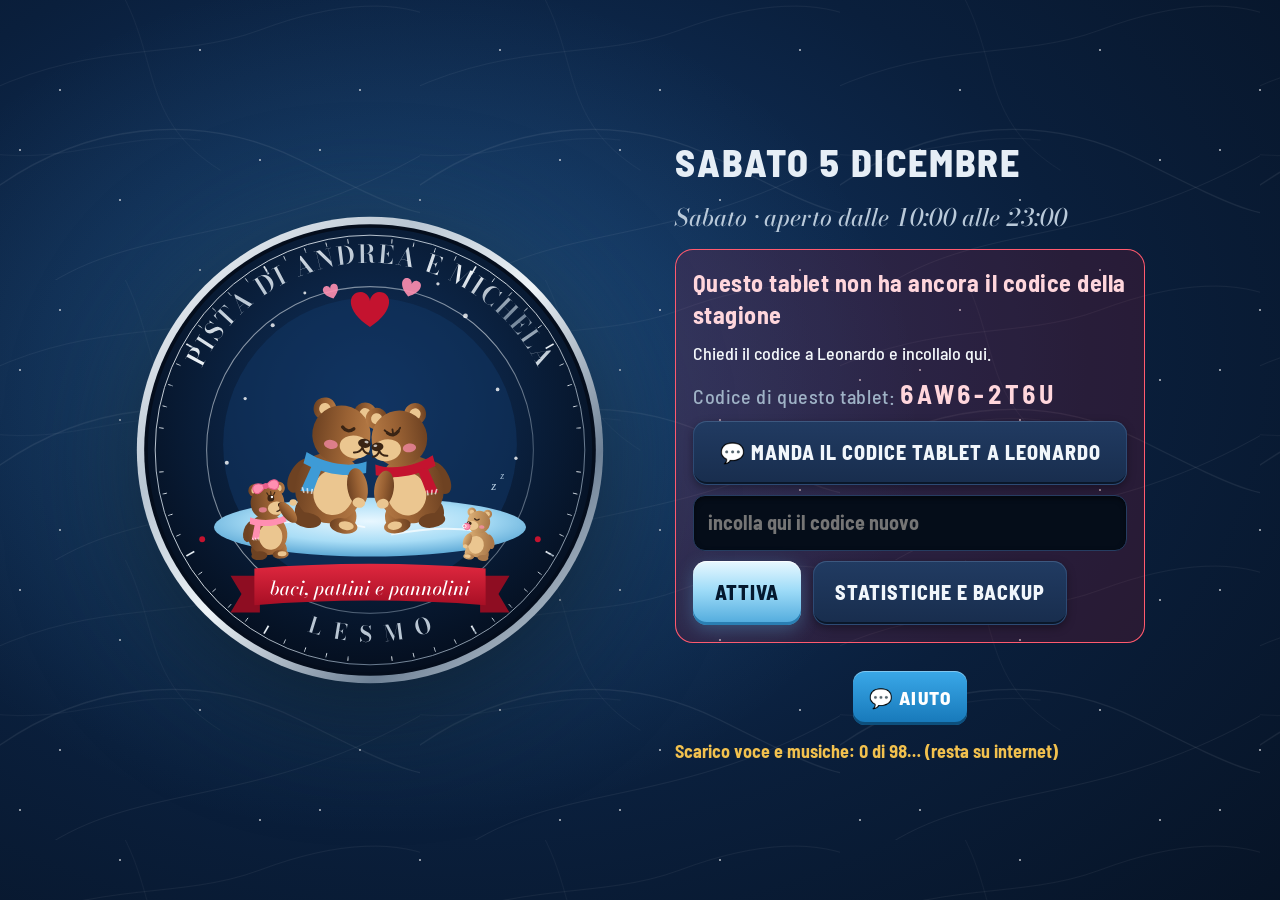
==== commit 308eafed: "Versione 20261119-143940" ====
--- a/index.html
+++ b/index.html
@@ -39,6 +39,7 @@
     </div>
     <p class="avvio-nota">Il tocco attiva l'audio e tiene acceso lo schermo.</p>
     <div id="avvio-licenza" class="avvio-licenza"></div>
+    <button id="btn-aiuto-avvio" class="btn-aiuto avvio-aiuto" aria-label="Assistenza">💬 AIUTO</button>
     <p class="avvio-offline" id="avvio-offline"></p>
   </div>
 </section>
@@ -55,6 +56,7 @@
     <span id="barra-ora" class="barra-ora">--:--</span>
   </div>
   <div id="stato" class="stato" role="status"></div>
+  <button id="btn-aiuto" class="btn-aiuto" aria-label="Assistenza">💬 AIUTO</button>
   <button id="btn-stop" class="btn-stop" aria-label="Ferma tutti i suoni">■ STOP</button>
 </header>
 
--- a/css/stile.css
+++ b/css/stile.css
@@ -1 +1 @@
-@font-face{font-family:Bodoni;src:url(../font/BodoniModa.ttf) format("truetype");font-weight:400 900;font-display:swap}@font-face{font-family:Bodoni;src:url(../font/BodoniModa-Italic.ttf) format("truetype");font-weight:400 900;font-style:italic;font-display:swap}@font-face{font-family:Barlow;src:url(../font/BarlowSemiCondensed-Medium.ttf) format("truetype");font-weight:500;font-display:swap}@font-face{font-family:Barlow;src:url(../font/BarlowSemiCondensed-Bold.ttf) format("truetype");font-weight:700;font-display:swap}@font-face{font-family:Barlow;src:url(../font/BarlowSemiCondensed-ExtraBold.ttf) format("truetype");font-weight:800;font-display:swap}:root{--notte: #081A33;--abisso: #040D1C;--lastra: #0F2748;--lastra-2: #163563;--filo: rgba(185, 198, 211, .28);--argento: #B9C6D3;--neve: #F3F7FA;--ghiaccio: #8FD3F5;--ghiaccio-scuro: #2C7FB8;--rosso: #C4132F;--rosso-chiaro: #FF5A6E;--giallo: #F2C14E;--verde: #4FD1A5;--raggio: 14px;--barra: 72px;--menu: 124px;color-scheme:dark}*{box-sizing:border-box;-webkit-tap-highlight-color:transparent}html,body{margin:0;height:100%}body{background:radial-gradient(120% 90% at 60% 0%,#10305a 0%,var(--notte) 55%,var(--abisso) 100%) fixed;color:var(--neve);font:500 18px/1.35 Barlow,system-ui,sans-serif;overflow:hidden;user-select:none;-webkit-user-select:none;touch-action:manipulation}button,input,select,textarea{font:inherit;color:inherit}button{cursor:pointer;border:0;background:none}button:focus-visible,input:focus-visible,select:focus-visible,textarea:focus-visible{outline:3px solid var(--ghiaccio);outline-offset:2px}h1,h2,h3{font-family:Bodoni,Georgia,serif;font-weight:600;margin:0;letter-spacing:.01em}h2{font-size:30px}h3{font-size:22px;color:var(--argento)}.num{font-variant-numeric:tabular-nums}[hidden]{display:none!important}.barra{position:fixed;inset:0 0 auto;height:var(--barra);display:flex;align-items:center;gap:18px;padding:0 16px 0 18px;background:#040d1cd1;border-bottom:1px solid var(--filo);backdrop-filter:blur(6px);z-index:20}.barra-icona{width:52px;height:52px;border-radius:50%}.barra-nome{display:flex;flex-direction:column;line-height:1.1;min-width:0}.barra-titolo{font-family:Bodoni,serif;font-size:25px;font-weight:600}.barra-sotto{font-family:Bodoni,serif;font-style:italic;color:var(--argento);font-size:15px}.barra-centro{margin-left:auto;display:flex;align-items:center;gap:14px}.barra-ora{font-size:34px;font-weight:800;font-variant-numeric:tabular-nums;letter-spacing:.02em}.badge{display:inline-flex;align-items:center;gap:6px;padding:5px 12px;border-radius:999px;border:1px solid var(--filo);color:var(--argento);font-weight:700;font-size:16px;white-space:nowrap}.badge.festivo{border-color:var(--rosso-chiaro);color:#ffd6dc;background:#c4132f38}.badge.vacanze{border-color:var(--rosso-chiaro);color:#fff;background:var(--rosso)}.badge.chiuso,.badge.fuori{color:var(--giallo);border-color:var(--giallo)}.badge.finto{color:#1b1200;background:var(--giallo);border-color:var(--giallo)}.stato{display:flex;gap:8px}.stato span{padding:6px 12px;border-radius:10px;font-weight:700;font-size:15px;white-space:nowrap;background:#4fd1a524;color:var(--verde);border:1px solid rgba(79,209,165,.4)}.stato span.ko{background:var(--rosso);color:#fff;border-color:var(--rosso-chiaro);animation:lampo 1s steps(2) infinite}.btn-stop{height:54px;padding:0 22px;border-radius:12px;background:var(--rosso);color:#fff;font-weight:800;font-size:22px;letter-spacing:.04em;border:2px solid #ff8a98}.btn-stop:active{transform:scale(.96)}.menu{position:fixed;top:var(--barra);bottom:0;left:0;width:var(--menu);display:flex;flex-direction:column;gap:8px;padding:12px 10px;background:#040d1c99;border-right:1px solid var(--filo);z-index:10}.menu button{flex:1;max-height:128px;display:flex;flex-direction:column;align-items:center;justify-content:center;gap:6px;border-radius:var(--raggio);color:var(--argento);font-weight:700;font-size:16px}.menu svg{width:42px;height:42px;fill:none;stroke:currentColor;stroke-width:2.6;stroke-linecap:round;stroke-linejoin:round}.menu button.attivo{background:var(--lastra-2);color:var(--neve);box-shadow:inset 4px 0 0 var(--ghiaccio)}.menu button.attivo svg{stroke:var(--ghiaccio)}main{position:fixed;top:var(--barra);left:var(--menu);right:0;bottom:0}.pagina{display:none;height:100%;overflow-y:auto;padding:18px 20px 28px;overscroll-behavior:contain}.pagina.attiva{display:block}.pannello{background:var(--lastra);border:1px solid var(--filo);border-radius:18px;padding:18px}.pannello+.pannello{margin-top:14px}.riga{display:flex;gap:12px;align-items:center;flex-wrap:wrap}.spazio{flex:1}.btn{min-height:64px;padding:0 22px;border-radius:var(--raggio);font-weight:700;font-size:20px;background:var(--lastra-2);border:1px solid var(--filo);color:var(--neve);display:inline-flex;align-items:center;justify-content:center;gap:10px}.btn:active{transform:scale(.97);filter:brightness(1.15)}.btn.primario{background:var(--ghiaccio);color:var(--abisso);border-color:transparent}.btn.pericolo{background:var(--rosso);border-color:var(--rosso-chiaro);color:#fff}.btn.piccolo{min-height:50px;font-size:17px;padding:0 16px}.btn[disabled]{opacity:.4}.etichetta{color:var(--argento);font-size:16px}.vuoto{color:var(--argento);font-style:italic}.spunta{display:inline-flex;align-items:center;gap:12px;font-size:19px;min-height:52px}.spunta input{width:30px;height:30px;accent-color:var(--ghiaccio)}.interruttore{position:relative;display:inline-flex;align-items:center;gap:14px;font-weight:700;font-size:20px;min-height:60px}.interruttore input{appearance:none;width:84px;height:46px;border-radius:999px;background:#3a4a61;position:relative;transition:background .2s}.interruttore input:after{content:"";position:absolute;top:5px;left:5px;width:36px;height:36px;border-radius:50%;background:#fff;transition:transform .2s}.interruttore input:checked{background:var(--verde)}.interruttore input:checked:after{transform:translate(38px)}input[type=text],input[type=number],input[type=time],input[type=date],input[type=datetime-local],input[type=password],select,textarea{min-height:56px;border-radius:12px;border:1px solid var(--filo);background:var(--abisso);padding:0 14px;font-size:20px;color:var(--neve);user-select:text;-webkit-user-select:text}textarea{padding:12px 14px;min-height:100px;resize:vertical;width:100%}input[type=number]{width:120px}input[type=range]{width:100%;height:44px;accent-color:var(--ghiaccio)}.avvio{position:fixed;inset:0;z-index:50;display:flex;align-items:center;justify-content:center;gap:70px;background:radial-gradient(90% 90% at 35% 40%,#143a6b 0%,var(--notte) 55%,var(--abisso) 100%)}.avvio[hidden]{display:none}.avvio-logo{width:min(470px,42vw);filter:drop-shadow(0 20px 50px rgba(0,0,0,.55))}.avvio-colonna{display:flex;flex-direction:column;gap:14px;max-width:470px}.avvio-data{font-family:Bodoni,serif;font-size:34px;margin:0}.avvio-orario{margin:0;color:var(--argento);font-size:22px}.avvio-fondo{display:flex;flex-direction:column;align-items:center;gap:8px;margin:4px 0 0;padding:12px 18px;border:1px solid var(--filo);border-radius:16px;background:#ffffff0a;font-size:21px;font-weight:700}.fondo-comandi{display:flex;align-items:center;gap:10px;white-space:nowrap}.avvio-fondo[hidden]{display:none}.avvio-fondo .btn{min-width:64px;min-height:52px;font-size:20px}.avvio-fondo input{width:110px;height:52px;font-size:26px;font-weight:800;text-align:center}.btn-avvia{margin-top:14px;height:130px;border-radius:22px;background:var(--ghiaccio);color:var(--abisso);font-weight:800;font-size:40px;letter-spacing:.04em;box-shadow:0 0 0 6px #8fd3f52e,0 18px 40px #00000073}.btn-avvia:active{transform:scale(.97)}.avvio-opzioni{display:flex;gap:22px;flex-wrap:wrap}.avvio-nota{color:var(--argento);margin:0;font-size:16px}.velo{position:fixed;inset:0;z-index:60;background:#020710b8;display:flex;align-items:center;justify-content:center;padding:20px}.finestra{background:var(--lastra);border:1px solid var(--filo);border-radius:22px;padding:24px;width:min(760px,100%);max-height:100%;overflow-y:auto;box-shadow:0 30px 80px #0009}.finestra h2{margin-bottom:14px}.finestra .azioni{display:flex;gap:12px;justify-content:flex-end;margin-top:22px;flex-wrap:wrap}.finestra .azioni .btn{min-width:170px}#avvisi{position:fixed;bottom:22px;left:50%;transform:translate(-50%);z-index:70;display:flex;flex-direction:column;gap:10px;align-items:center}.avviso{display:flex;align-items:center;gap:18px;padding:14px 18px 14px 22px;border-radius:16px;background:var(--neve);color:var(--abisso);font-weight:700;font-size:20px;box-shadow:0 14px 40px #00000080}.avviso .btn{min-height:52px;background:var(--abisso);color:var(--neve)}.aggiorna{position:fixed;top:calc(var(--barra) + 10px);left:50%;transform:translate(-50%);z-index:65;padding:18px 30px;border-radius:16px;background:var(--giallo);color:#1b1200;font-weight:800;font-size:21px;box-shadow:0 12px 30px #00000080}.oggi{display:grid;grid-template-columns:1.25fr 1fr;gap:18px;min-height:100%}.cassa{display:flex;flex-direction:column;gap:14px}.btn-ingresso{flex:1;min-height:250px;border-radius:24px;background:var(--ghiaccio);color:var(--abisso);display:flex;flex-direction:column;align-items:center;justify-content:center;gap:4px;box-shadow:inset 0 -8px #040d1c2e}.btn-ingresso:active{transform:scale(.985);filter:brightness(1.1)}.btn-ingresso b{font-size:84px;font-weight:800;line-height:1}.btn-ingresso span{font-size:22px;font-weight:700}.rapidi{display:grid;grid-template-columns:repeat(3,1fr);gap:14px}.rapidi .btn{min-height:110px;font-size:44px;font-weight:800;border-radius:20px}.annulla-riga{display:flex;gap:14px}.annulla-riga .btn{flex:1}.contatori{display:grid;grid-template-columns:1fr 1fr;gap:12px}.contatore{background:var(--abisso);border:1px solid var(--filo);border-radius:14px;padding:12px 16px}.contatore b{display:block;font-size:38px;font-weight:800;font-variant-numeric:tabular-nums;line-height:1.1}.contatore span{color:var(--argento);font-size:16px}.totale{grid-column:span 2;display:flex;align-items:baseline;justify-content:space-between;border-color:var(--ghiaccio)}.totale b{font-size:50px;color:var(--ghiaccio)}.lato{display:flex;flex-direction:column;gap:14px}.giorno-titolo{display:flex;align-items:center;justify-content:space-between;gap:12px}.chiusura-conto{font-size:46px;font-weight:800;font-variant-numeric:tabular-nums;line-height:1.05}.meteo-box{display:flex;align-items:center;gap:16px}.meteo-icona{font-size:56px;line-height:1;white-space:nowrap}.meteo-storia{color:var(--argento);font-size:16px}.promemoria{border-color:var(--giallo);background:#f2c14e1a}.promemoria b{color:var(--giallo)}.griglia-pinguini{display:grid;grid-template-columns:repeat(auto-fill,minmax(146px,1fr));gap:10px}.pinguino{position:relative;aspect-ratio:1 / .8;border-radius:18px;background:var(--lastra);border:2px solid var(--filo);display:flex;flex-direction:column;align-items:center;justify-content:center;overflow:hidden}.pinguino:active{transform:scale(.97)}.pinguino svg.ghiera{position:absolute;width:86%;height:86%}.pinguino .n{position:relative;font-size:56px;font-weight:800;line-height:1;font-variant-numeric:tabular-nums}.pinguino .t{position:relative;font-size:22px;font-weight:700;font-variant-numeric:tabular-nums;color:var(--argento)}.pinguino.libero .t{font-size:17px}.pinguino.uso{background:var(--lastra-2);border-color:var(--ghiaccio)}.pinguino.uso .t{color:var(--ghiaccio)}.pinguino.ultimo{background:#4a3a0c;border-color:var(--giallo);animation:lampeggia .9s ease-in-out infinite}.pinguino.ultimo .t{color:var(--giallo)}.pinguino.scaduto{background:var(--rosso);border-color:#ff9aa6}.pinguino.scaduto .t{color:#fff}.pinguino .turni{position:absolute;top:8px;right:10px;font-size:15px;font-weight:800;color:var(--neve);background:#00000059;padding:2px 8px;border-radius:8px}@keyframes lampeggia{50%{background:#7a5e10}}@keyframes lampo{50%{opacity:.55}}.legenda{display:flex;gap:18px;color:var(--argento);font-size:16px;flex-wrap:wrap}.legenda i{display:inline-block;width:16px;height:16px;border-radius:4px;vertical-align:-2px;margin-right:6px}.suoni{display:grid;grid-template-columns:1fr 380px;gap:18px}.gruppo-suoni{margin-bottom:16px}.gruppo-suoni h3{margin-bottom:10px}.griglia-suoni{display:grid;grid-template-columns:repeat(auto-fill,minmax(190px,1fr));gap:10px}.suono{min-height:84px;border-radius:14px;padding:10px 14px;text-align:left;font-weight:700;font-size:19px;background:var(--lastra-2);border:1px solid var(--filo);border-left:6px solid var(--colore, var(--ghiaccio));display:flex;flex-direction:column;justify-content:center}.suono small{color:var(--argento);font-weight:500;font-size:14px;line-height:1.2;margin-top:3px;display:-webkit-box;-webkit-line-clamp:2;-webkit-box-orient:vertical;overflow:hidden}.suono:active{filter:brightness(1.3);transform:scale(.98)}.suono.suonando{box-shadow:0 0 0 3px var(--ghiaccio)}.lettore .titolo{font-size:20px;font-weight:700;min-height:28px;overflow:hidden;text-overflow:ellipsis;white-space:nowrap}.lettore .comandi{display:grid;grid-template-columns:repeat(3,1fr);gap:10px;margin:12px 0}.lettore .comandi .btn{min-height:72px;font-size:28px}.lista-musica{max-height:220px;overflow-y:auto;margin-top:10px}.lista-musica div{display:flex;align-items:center;gap:10px;padding:8px 0;border-bottom:1px solid var(--filo)}.lista-musica div span{flex:1;overflow:hidden;text-overflow:ellipsis;white-space:nowrap}.lista-musica div.ora span{color:var(--ghiaccio);font-weight:700}.in-onda{color:var(--ghiaccio);font-weight:700;min-height:26px}.filtri{display:flex;gap:10px;flex-wrap:wrap;align-items:center;margin-bottom:14px}.filtri .btn.attivo{background:var(--ghiaccio);color:var(--abisso)}.tessere{display:grid;grid-template-columns:repeat(5,1fr);gap:12px;margin-bottom:14px}.tessera{background:var(--lastra);border:1px solid var(--filo);border-radius:16px;padding:14px 16px}.tessera b{display:block;font-size:34px;font-weight:800;font-variant-numeric:tabular-nums}.tessera span{color:var(--argento);font-size:15px}.grafici{display:grid;grid-template-columns:1fr 1fr;gap:14px}.grafico{background:var(--lastra);border:1px solid var(--filo);border-radius:18px;padding:14px;height:340px;display:flex;flex-direction:column}.grafico.largo{grid-column:span 2}.grafico h3{font-size:19px;margin-bottom:8px}.grafico .tela{position:relative;flex:1;min-height:0}table.tab{width:100%;border-collapse:collapse;font-size:17px}table.tab th{text-align:left;color:var(--argento);font-weight:700;padding:8px 10px;border-bottom:1px solid var(--filo)}table.tab td{padding:10px;border-bottom:1px solid rgba(185,198,211,.12);font-variant-numeric:tabular-nums}table.tab tr.festivo td:first-child{box-shadow:inset 4px 0 0 var(--rosso)}table.tab td.dx,table.tab th.dx{text-align:right}.imp{display:grid;grid-template-columns:1fr 1fr;gap:14px;align-items:start}.campo{display:flex;align-items:center;justify-content:space-between;gap:14px;padding:10px 0;border-bottom:1px solid rgba(185,198,211,.12)}.campo:last-child{border-bottom:0}.campo>span{font-size:19px}.elenco-voce{display:flex;align-items:center;gap:10px;padding:10px 0;border-bottom:1px solid rgba(185,198,211,.12)}.elenco-voce .testo{flex:1}.elenco-voce .testo small{display:block;color:var(--argento)}.tastierino{display:grid;grid-template-columns:repeat(3,110px);gap:12px;justify-content:center;margin-top:16px}.tastierino .btn{min-height:90px;font-size:36px}.pin-puntini{text-align:center;font-size:44px;letter-spacing:16px;min-height:60px}.meteo-scelte{display:grid;grid-template-columns:repeat(3,1fr);gap:12px}.meteo-scelte button,.meteo-extra button{min-height:112px;border-radius:18px;background:var(--lastra-2);border:2px solid var(--filo);display:flex;flex-direction:column;align-items:center;justify-content:center;gap:4px;font-weight:700;font-size:20px}.meteo-scelte button i,.meteo-extra button i{font-style:normal;font-size:46px;line-height:1.1}.meteo-scelte button.sel,.meteo-extra button.sel{border-color:var(--ghiaccio);background:#1d4a80;box-shadow:0 0 0 3px #8fd3f559}.meteo-extra{display:grid;grid-template-columns:1fr 1fr;gap:12px;margin-top:12px}.meteo-extra button{min-height:84px;flex-direction:row;gap:12px}.meteo-extra button i{font-size:36px}.debug-barra{border-color:var(--giallo)}@media (max-width: 1100px){.oggi,.suoni,.imp,.grafici{grid-template-columns:1fr}.grafico.largo{grid-column:auto}.tessere{grid-template-columns:repeat(2,1fr)}.barra-sotto{display:none}}@media (prefers-reduced-motion: reduce){.pinguino.ultimo,.stato span.ko{animation:none}}:root{--alto: env(safe-area-inset-top, 0px);--basso: env(safe-area-inset-bottom, 0px)}.barra{height:calc(var(--barra) + var(--alto));padding-top:var(--alto);padding-left:calc(18px + env(safe-area-inset-left,0px));padding-right:calc(16px + env(safe-area-inset-right,0px))}.menu,main{top:calc(var(--barra) + var(--alto))}.menu{padding-bottom:calc(12px + var(--basso));left:env(safe-area-inset-left,0px)}main{left:calc(var(--menu) + env(safe-area-inset-left,0px));right:env(safe-area-inset-right,0px)}.pagina{padding-bottom:calc(28px + var(--basso));-webkit-overflow-scrolling:touch}html,body{height:100dvh;overscroll-behavior:none}body{-webkit-touch-callout:none;-webkit-text-size-adjust:100%}img,svg,button{-webkit-touch-callout:none;-webkit-user-drag:none}.file-nascosto{position:absolute;width:1px;height:1px;opacity:0;overflow:hidden;pointer-events:none}.tieni-acceso{position:fixed;width:1px;height:1px;opacity:.01;left:0;bottom:0;pointer-events:none}@media (max-width: 1200px){.barra{gap:12px}.barra-ora{font-size:30px}.stato span{padding:6px 9px;font-size:14px}}.avvio-offline{margin:0;font-size:18px;font-weight:700;color:var(--giallo);min-height:24px}.avvio-offline.ok{color:var(--verde)}.incassi-giorno{max-width:760px}table.tab.incassi td{font-size:22px;padding:12px 10px}table.tab.incassi td.dx{font-weight:800}table.tab.incassi tr.festivo td:first-child{color:#ff8a9a}table.tab.incassi tr.totale td{border-top:2px solid var(--filo);border-bottom:0;font-size:24px;font-weight:800}details.cartella{margin-top:12px;border:1px solid var(--filo);border-radius:14px;background:#ffffff08}details.cartella>summary{list-style:none;cursor:pointer;padding:18px 20px;font-size:21px;font-weight:700;display:flex;align-items:center;gap:10px;min-height:64px}details.cartella>summary::-webkit-details-marker{display:none}details.cartella>summary:after{content:"\25b8";margin-left:auto;font-size:22px;transition:transform .15s}details.cartella[open]>summary:after{transform:rotate(90deg)}.cartella-dentro{padding:0 14px 14px}.cartella-dentro>.pannello:first-child{margin-top:0}details.cartella-imp>summary{list-style:none;cursor:pointer;display:flex;align-items:center;min-height:48px}details.cartella-imp>summary::-webkit-details-marker{display:none}details.cartella-imp>summary h3{margin:0;flex:1}details.cartella-imp>summary:after{content:"\25b8";font-size:22px;color:var(--argento);transition:transform .15s}details.cartella-imp[open]>summary:after{transform:rotate(90deg)}details.cartella-imp[open]>summary{margin-bottom:8px}:root{--alto: env(safe-area-inset-top, 0px);--basso: env(safe-area-inset-bottom, 0px);--fondo: #06101f;--sup: #0d1b31;--sup2: #12233e;--sup3: #1a2f50;--riga: #263d61;--testo: #f1f6fb;--tenue: #9fb2c6;--spento: #5f7389;--cromo: #e6eef6;--filetto: #b9c9d9;--gh1: #e9f8ff;--gh2: #9fdcf8;--gh3: #4ea9dc;--gh-ink: #04182e;--r: 16px;--r-s: 12px;--display: "Barlow", "Arial Narrow", sans-serif;--brina: repeating-linear-gradient(28deg, rgba(255,255,255,.035) 0 1px, transparent 1px 5px), repeating-linear-gradient(-62deg, rgba(255,255,255,.028) 0 1px, transparent 1px 7px);--pattini: url("data:image/svg+xml,%3Csvg xmlns='http://www.w3.org/2000/svg' width='420' height='280'%3E%3Cg fill='none' stroke='%23ffffff' stroke-linecap='round'%3E%3Cpath d='M-20 200C80 120 200 110 300 160S440 230 460 200' stroke-opacity='.07' stroke-width='1.3'/%3E%3Cpath d='M-10 90C100 40 180 60 260 30S400 0 440 20' stroke-opacity='.05'/%3E%3Cpath d='M40 290C140 220 260 250 430 150' stroke-opacity='.06'/%3E%3Cpath d='M120 -10C160 60 140 120 220 170' stroke-opacity='.04'/%3E%3Cpath d='M-30 150C60 170 120 130 200 140' stroke-opacity='.05' stroke-width='.8'/%3E%3C/g%3E%3C/svg%3E")}body{background:var(--pattini),radial-gradient(110% 80% at 65% -10%,#143865 0%,#0a1f3c 40%,var(--fondo) 75%) fixed;background-size:420px 280px,auto;-webkit-font-smoothing:antialiased;font-variant-numeric:tabular-nums}h2{font-family:var(--display);font-weight:800;text-transform:uppercase;letter-spacing:.04em;font-size:30px;line-height:1;color:var(--testo)}h3{font-family:var(--display);font-weight:800;text-transform:uppercase;letter-spacing:.05em;font-size:21px;line-height:1.05;color:var(--cromo)}.barra{background:var(--brina),var(--pattini),linear-gradient(180deg,#16325a,#0b1d38);background-size:auto,420px 280px,auto;border-bottom:0;box-shadow:inset 0 -1px #04101f,inset 0 -6px #0c1a30,0 10px 26px #00000080;backdrop-filter:none}.barra:before{content:"";position:absolute;left:7px;right:7px;bottom:9px;top:calc(var(--alto) + 7px);border:1px solid var(--filetto);border-radius:10px;opacity:.45;pointer-events:none}.barra .ang{position:absolute;width:14px;height:14px;z-index:1;background:radial-gradient(circle at 35% 30%,#fff 0 8%,#d6dde4 32%,#6d7680)}.ang.a1{top:var(--alto);left:0;border-radius:0 0 7px}.ang.a2{top:var(--alto);right:0;border-radius:0 0 0 7px}.ang.a3{bottom:0;left:0;border-radius:0 7px 0 0}.ang.a4{bottom:0;right:0;border-radius:7px 0 0}.barra-icona{width:54px;height:54px;filter:drop-shadow(0 3px 8px rgba(0,0,0,.7))}.barra-titolo{font-family:var(--display);font-weight:800;text-transform:uppercase;letter-spacing:.06em;font-size:26px;color:var(--cromo);line-height:1}.barra-sotto{font-size:16px;margin-top:3px;color:var(--filetto)}.barra-ora{display:inline-flex;align-items:center;gap:10px;padding:4px 16px 4px 14px;border-radius:99px;background:#050c17;box-shadow:inset 0 0 0 1px #2d4466,inset 0 2px 6px #000c;font-family:var(--display);font-size:32px;color:#fff}.barra-ora:before{content:"";width:10px;height:10px;border-radius:50%;background:#5fd1ff;box-shadow:0 0 10px 2px #5fd1ffcc;animation:respiro 2.4s ease-in-out infinite}@keyframes respiro{50%{opacity:.45}}.badge{font-family:var(--display);text-transform:uppercase;letter-spacing:.05em;font-size:15px;padding:6px 13px;background:#00000040}.stato span{font-family:var(--display);text-transform:uppercase;letter-spacing:.05em;background:#0000004d;box-shadow:inset 0 0 0 1px #4fd1a573;border:0;display:inline-flex;align-items:center;gap:7px}.stato span:before{content:"";width:8px;height:8px;border-radius:50%;background:var(--verde);box-shadow:0 0 8px 1px #4fd1a5cc}.stato span.ko{background:var(--rosso);box-shadow:inset 0 0 0 1px #ff8a98}.stato span.ko:before{background:#fff;box-shadow:0 0 8px 2px #fff}.btn-stop{font-family:var(--display);letter-spacing:.08em;border:0;background:linear-gradient(180deg,#ea3a4d,#b5132b);box-shadow:inset 0 1px #ffffff4d,inset 0 -4px #7d0c1d,0 6px 16px #c4132f59}.menu{background:linear-gradient(180deg,#050c18d9,#050c18a6);border-right:0;box-shadow:inset -1px 0 #1a2c48;gap:10px}.menu button{position:relative;font-family:var(--display);text-transform:uppercase;letter-spacing:.06em;font-size:15px;background:var(--sup);color:var(--tenue);box-shadow:inset 0 1px #ffffff0d,inset 0 -3px #040b16,0 2px 6px #0000004d}.menu button:before{content:"";position:absolute;top:10px;right:10px;width:8px;height:8px;border-radius:50%;background:#22344f;box-shadow:inset 0 1px 1px #0009}.menu svg{stroke-width:2.3}.menu button.attivo{background:linear-gradient(180deg,#1d3a63,#12284a);color:#fff;box-shadow:inset 0 0 0 1px #35557f,inset 0 -3px 0 var(--rosso),0 4px 12px #0006}.menu button.attivo:before{background:#5fd1ff;box-shadow:0 0 10px 2px #5fd1ffcc}.menu button.attivo svg{stroke:var(--gh2);filter:drop-shadow(0 0 6px rgba(143,211,245,.45))}.pannello,.tessera,.grafico{background:linear-gradient(180deg,var(--sup2),var(--sup));border:0;border-radius:var(--r);box-shadow:inset 0 0 0 1px var(--riga),inset 0 1px #ffffff0a,0 8px 22px #0000004d}.pannello>h3:first-child,.grafico>h3:first-child{margin-bottom:10px!important}.finestra{background:var(--brina),linear-gradient(180deg,#14294a,#0c1b33);border:0;box-shadow:inset 0 0 0 1px #35557f,inset 0 3px 0 var(--filetto),0 30px 80px #000000b3}.velo{background:#020710c7;backdrop-filter:blur(3px);-webkit-backdrop-filter:blur(3px)}.promemoria{background:linear-gradient(180deg,#f2c14e24,#f2c14e0f);box-shadow:inset 0 0 0 1px #f2c14e8c,inset 4px 0 0 var(--giallo)}.btn{font-family:var(--display);text-transform:uppercase;letter-spacing:.05em;font-weight:800;border:0;color:var(--testo);background:linear-gradient(180deg,#213b62,#182d4d);box-shadow:inset 0 1px #ffffff14,inset 0 0 0 1px #2d4a74,inset 0 -3px #0a1729,0 3px 8px #00000059;transition:transform .08s,filter .15s}.btn:active{transform:translateY(2px);filter:brightness(1.15)}.btn.primario{color:var(--gh-ink);background:linear-gradient(180deg,var(--gh1) 0%,var(--gh2) 45%,var(--gh3) 100%);box-shadow:inset 0 1px #fffc,inset 0 -3px #2a7fb3,0 5px 18px #5fbef04d}.btn.pericolo{background:linear-gradient(180deg,#e8394c,#ad1328);box-shadow:inset 0 1px #ffffff40,inset 0 -3px #6d0a18,0 4px 14px #c4132f4d}.btn.piccolo{font-size:16px}.filtri .btn.attivo{color:#fff;background:linear-gradient(180deg,#1d3a63,#12284a);box-shadow:inset 0 0 0 1px #4a6c99,inset 0 -3px 0 var(--rosso)}.btn-ingresso{position:relative;overflow:hidden;color:var(--gh-ink);background:var(--pattini),linear-gradient(160deg,#ffffff8c,#fff0 38%),linear-gradient(180deg,#e3f6ff,#a6defa 48%,#5db3e3);background-size:420px 280px,auto,auto;box-shadow:inset 0 2px #ffffffe6,inset 0 0 0 1px #ffffff59,inset 0 -8px #2f86bb,0 14px 34px #3caae647}.btn-ingresso:after{content:"";position:absolute;top:-40%;bottom:-40%;width:26%;left:-40%;background:linear-gradient(90deg,transparent,rgba(255,255,255,.55),transparent);transform:rotate(18deg);animation:riflesso 7s ease-in-out infinite}@keyframes riflesso{0%,70%{left:-40%}to{left:130%}}.btn-ingresso b{font-family:var(--display);font-size:104px;letter-spacing:.01em;text-shadow:0 2px 0 rgba(255,255,255,.5)}.btn-ingresso span{font-family:var(--display);text-transform:uppercase;letter-spacing:.08em;font-weight:800;font-size:23px}.btn-ingresso:active{transform:translateY(3px)}.rapidi .btn{font-size:48px;letter-spacing:.02em;background:linear-gradient(180deg,#1f3a62,#152a49);box-shadow:inset 0 1px #ffffff14,inset 0 0 0 1px #2d4a74,inset 0 -4px 0 var(--gh3),0 4px 10px #00000059}.annulla-riga .btn{color:var(--tenue);box-shadow:inset 0 1px #ffffff0f,inset 0 0 0 1px #2d4a74,inset 0 -3px #4a5d78}.contatori{gap:0;border-radius:var(--r);overflow:hidden;background:#071223;box-shadow:inset 0 0 0 1px var(--riga)}.contatore{background:none;border:0;border-radius:0;padding:12px 16px 11px;text-align:center}.contatore+.contatore:not(.totale){box-shadow:inset 1px 0 0 var(--riga)}.contatore b{font-family:var(--display);font-size:44px;line-height:1;letter-spacing:.02em}.contatore span{font-size:15px;font-weight:700}.totale{text-align:left;align-items:center;padding:14px 18px;background:var(--brina),linear-gradient(180deg,#13284a,#0c1b33);box-shadow:inset 0 1px 0 var(--riga),inset 0 3px 0 var(--filetto)}.totale span{font-family:var(--display);text-transform:uppercase;letter-spacing:.07em;font-size:18px;color:var(--cromo)}.totale b{font-size:58px;color:var(--gh2);text-shadow:0 0 22px rgba(143,211,245,.35)}.giorno-titolo h2{font-size:28px}.chiusura-conto{font-family:var(--display);font-size:64px;letter-spacing:.02em;color:#fff}.meteo-box .btn{white-space:nowrap}.pinguino{border:0;border-radius:18px;background:linear-gradient(180deg,#132848,#0c1b33);box-shadow:inset 0 0 0 1px var(--riga),inset 0 1px #ffffff0d,inset 0 -4px #081325,0 4px 12px #0000004d}.pinguino .n{font-family:var(--display);font-size:62px;letter-spacing:.01em}.pinguino .t{font-family:var(--display);letter-spacing:.04em}.pinguino.libero .t{text-transform:uppercase;color:var(--spento)}.pinguino.libero .n{color:#c9d6e3}.pinguino.uso{border:0;background:var(--pattini),linear-gradient(180deg,#1c4373,#11294b);background-size:420px 280px,auto;box-shadow:inset 0 0 0 2px var(--gh3),inset 0 -4px 0 var(--gh2),0 0 20px #5fbef038}.pinguino.ultimo{border:0;background:linear-gradient(180deg,#5a4610,#3b2d08);box-shadow:inset 0 0 0 2px var(--giallo),inset 0 -4px 0 var(--giallo),0 0 22px #f2c14e4d}.pinguino.scaduto{border:0;background:repeating-linear-gradient(135deg,#d01a35 0 16px,#a8102a 16px 32px);box-shadow:inset 0 0 0 2px #ff9aa6,inset 0 -4px #ffd0d6,0 0 26px #d01a3573}.pinguino .turni{font-family:var(--display);letter-spacing:.04em;background:#00000073;box-shadow:inset 0 0 0 1px #fff3}.legenda{font-family:var(--display);text-transform:uppercase;letter-spacing:.05em;font-size:14px}.suono{border:0;border-radius:14px;font-family:var(--display);letter-spacing:.02em;background:linear-gradient(180deg,#1c3559,#142a48);box-shadow:inset 0 1px #ffffff12,inset 0 0 0 1px #2a4670,inset 0 -4px 0 var(--colore, var(--gh3)),0 3px 8px #0000004d}.suono small{font-family:Barlow,sans-serif;letter-spacing:0}.suono.suonando{box-shadow:inset 0 0 0 2px var(--gh2),inset 0 -4px 0 var(--colore, var(--gh3)),0 0 18px #8fd3f566}.gruppo-suoni h3{display:flex;align-items:center;gap:10px}.gruppo-suoni h3:after{content:"";flex:1;height:1px;background:linear-gradient(90deg,var(--riga),transparent)}.lettore .titolo{font-family:var(--display);letter-spacing:.03em}.in-onda{font-family:var(--display);text-transform:uppercase;letter-spacing:.05em;color:var(--gh2)}.tessera{text-align:center;padding:14px 10px 12px}.tessera b{font-family:var(--display);font-size:40px;line-height:1.05;letter-spacing:.02em}.tessera span{font-weight:700;font-size:14px}.tessere .tessera:first-child{box-shadow:inset 0 0 0 1px var(--riga),inset 0 3px 0 var(--filetto),0 8px 22px #0000004d}.tessere .tessera:first-child b{color:var(--gh2)}table.tab th{font-family:var(--display);text-transform:uppercase;letter-spacing:.05em;font-size:15px}.campo{border-bottom:1px solid #1d3253}.campo>span{font-size:18px;font-weight:600}input[type=text],input[type=number],input[type=time],input[type=date],input[type=datetime-local],input[type=password],select,textarea{background:#050d19;border:1px solid var(--riga);font-weight:700;box-shadow:inset 0 2px 5px #00000080}input:focus,select:focus,textarea:focus{outline:none;border-color:var(--gh2);box-shadow:0 0 0 3px #8fd3f533,inset 0 2px 5px #00000080}.interruttore input{background:#26364d;box-shadow:inset 0 2px 5px #0009}.interruttore input:after{background:linear-gradient(180deg,#fff,#cfd8e2);box-shadow:0 2px 5px #00000080}.interruttore input:checked{background:linear-gradient(180deg,#3fbf92,#2a9670)}.meteo-scelte button,.meteo-extra button{border:0;font-family:var(--display);text-transform:uppercase;letter-spacing:.05em;background:linear-gradient(180deg,#1c3559,#142a48);box-shadow:inset 0 1px #ffffff12,inset 0 0 0 1px #2a4670,inset 0 -4px #0a1729,0 3px 8px #0000004d}.meteo-scelte button.sel,.meteo-extra button.sel{border:0;background:linear-gradient(180deg,#2a5a90,#1b3f6c);box-shadow:inset 0 0 0 2px var(--gh2),inset 0 -4px 0 var(--rosso),0 0 18px #8fd3f559}.avviso{background:linear-gradient(180deg,#fff,#e2edf6);color:var(--gh-ink);box-shadow:inset 0 -3px 0 var(--gh3),0 16px 40px #0000008c;font-family:var(--display);letter-spacing:.02em;font-size:21px}.aggiorna{font-family:var(--display);text-transform:uppercase;letter-spacing:.05em;box-shadow:inset 0 -3px #a07a1c,0 12px 30px #00000080}.avvio{background:var(--pattini),radial-gradient(70% 80% at 30% 45%,rgba(95,190,240,.18) 0%,transparent 60%),radial-gradient(100% 100% at 35% 40%,#143a6b 0%,#0a1f3c 50%,var(--fondo) 100%);background-size:420px 280px,auto,auto;overflow:hidden}.avvio-neve{position:absolute;inset:-100px 0 0;pointer-events:none;opacity:.55;background-image:radial-gradient(2px 2px at 20px 30px,#fff 50%,transparent 51%),radial-gradient(1.5px 1.5px at 120px 80px,#fff 50%,transparent 51%),radial-gradient(2.5px 2.5px at 200px 150px,#fff 50%,transparent 51%),radial-gradient(1.5px 1.5px at 60px 190px,#fff 50%,transparent 51%),radial-gradient(2px 2px at 260px 40px,#fff 50%,transparent 51%);background-size:300px 220px;animation:nevica 16s linear infinite}@keyframes nevica{to{transform:translateY(220px)}}.avvio-logo,.avvio-colonna{position:relative}.avvio-logo{filter:drop-shadow(0 24px 60px rgba(0,0,0,.6)) drop-shadow(0 0 40px rgba(95,190,240,.15))}.avvio-data{font-family:var(--display);font-weight:800;text-transform:uppercase;letter-spacing:.05em;font-size:38px;color:var(--cromo)}.avvio-orario{font-family:Bodoni,serif;font-style:italic;font-size:24px;color:var(--filetto)}.btn-avvia{position:relative;overflow:hidden;border-radius:24px;color:var(--gh-ink);font-family:var(--display);font-size:44px;letter-spacing:.08em;background:linear-gradient(160deg,#ffffff8c,#fff0 40%),linear-gradient(180deg,#e3f6ff,#a6defa 48%,#5db3e3);box-shadow:inset 0 2px #ffffffe6,inset 0 -7px #2f86bb,0 0 0 7px #8fd3f524,0 20px 46px #00000080,0 0 50px #5fbef040}.btn-avvia:after{content:"";position:absolute;top:-40%;bottom:-40%;width:22%;left:-40%;background:linear-gradient(90deg,transparent,rgba(255,255,255,.6),transparent);transform:rotate(18deg);animation:riflesso 5s ease-in-out infinite}.btn-avvia:active{transform:translateY(3px)}.avvio-opzioni .spunta{font-weight:700}@media (prefers-reduced-motion: reduce){.avvio-neve,.btn-ingresso:after,.btn-avvia:after,.barra-ora:before{animation:none}}@media (max-width: 1200px){.barra-titolo{font-size:22px}.barra-ora{font-size:28px;padding:3px 13px 3px 11px}}.yt-box{position:fixed;right:calc(14px + env(safe-area-inset-right,0px));bottom:calc(14px + var(--basso));z-index:30;padding:8px 8px 6px;border-radius:16px;background:linear-gradient(180deg,#14294a,#0b1a31);box-shadow:inset 0 0 0 1px #35557f,inset 0 3px 0 var(--filetto),0 14px 34px #0009}.yt-box iframe{display:block;width:356px;height:200px;border:0;border-radius:10px;background:#000}.yt-titolo{display:block;max-width:356px;margin-top:5px;font-family:var(--display);letter-spacing:.03em;font-size:15px;color:var(--gh2);white-space:nowrap;overflow:hidden;text-overflow:ellipsis}.yt-titolo:empty{display:none}body.yt-attivo .pagina{padding-bottom:calc(260px + var(--basso))}.yt-intestazione{display:flex;align-items:center;gap:10px}.yt-logo{display:inline-grid;place-items:center;width:34px;height:24px;border-radius:7px;background:linear-gradient(180deg,#ff3b3b,#c4161c);color:#fff;font-size:13px}.yt-avviso{margin:8px 0;padding:10px 12px;border-radius:12px;background:#f2c14e24;box-shadow:inset 0 0 0 1px var(--giallo);color:var(--giallo);font-weight:700}.avvio-licenza{display:flex;flex-direction:column;gap:10px}.avvio-licenza:empty{display:none}.avvio-licenza b{font-family:var(--display);font-size:24px;letter-spacing:.02em}.avvio-licenza.avviso{padding:16px 18px;border-radius:18px;background:#f2c14e1f;box-shadow:inset 0 0 0 1px var(--giallo);color:inherit}.avvio-licenza.avviso b{color:var(--giallo)}.avvio-licenza.scaduta{padding:18px;border-radius:18px;background:#c4132f29;box-shadow:inset 0 0 0 1px var(--rosso-chiaro)}.avvio-licenza.scaduta b{color:#ffd6dc}.avvio-licenza input{min-height:56px;width:100%}.pannello.licenza.avviso{box-shadow:inset 0 0 0 1px var(--giallo),inset 0 3px 0 var(--giallo)}.pannello.licenza.scaduta{box-shadow:inset 0 0 0 1px var(--rosso-chiaro),inset 0 3px 0 var(--rosso)}body.sola-lettura .menu button[data-pagina=oggi],body.sola-lettura .menu button[data-pagina=pinguini],body.sola-lettura .menu button[data-pagina=suoni]{display:none}.riattiva{position:fixed;inset:0;z-index:90;display:flex;flex-direction:column;align-items:center;justify-content:center;gap:14px;background:radial-gradient(70% 70% at 50% 50%,#d01a35eb,#780818f2);color:#fff;border:0;font-family:var(--display);text-transform:uppercase;letter-spacing:.06em;cursor:pointer}.riattiva b{font-size:84px;line-height:1;animation:respiro 1.4s ease-in-out infinite}.riattiva span{font-size:32px}.codice-tablet{font-family:var(--display);font-size:20px;letter-spacing:.03em;color:var(--tenue)}.codice-tablet b{color:#fff;font-size:26px;letter-spacing:.12em;user-select:all;-webkit-user-select:all}.avvio-licenza a.btn{text-decoration:none}.avvio-demo{margin:0;padding:12px 16px;border-radius:14px;font-size:18px;color:#1b1200;background:linear-gradient(180deg,#ffe08a,#f2c14e);box-shadow:inset 0 -3px #c8952c}.btn-guida{height:54px;padding:0 18px;border-radius:12px;border:0;color:#1b1200;font-family:var(--display);font-weight:800;font-size:20px;letter-spacing:.06em;background:linear-gradient(180deg,#ffe08a,#f2c14e 50%,#c8952c);box-shadow:inset 0 1px #fff9,inset 0 -3px #8a6414}.guida dl{margin:0;display:grid;grid-template-columns:210px 1fr;gap:10px 18px}.guida dt{font-family:var(--display);font-weight:800;text-transform:uppercase;letter-spacing:.04em;color:var(--gh2);font-size:19px}.guida dd{margin:0;font-size:19px;line-height:1.35}.guida-prova{margin:16px 0 0;padding:14px 16px;border-radius:14px;font-size:19px;background:#f2c14e24;box-shadow:inset 0 0 0 1px var(--giallo)}.guida-passi{margin:0;padding-left:26px;font-size:21px;line-height:1.5}@media (max-width: 760px){.guida dl{grid-template-columns:1fr}}.gira-telefono{display:none}@media (orientation: portrait) and (max-width: 700px){.gira-telefono{position:fixed;inset:0;z-index:200;display:flex;flex-direction:column;align-items:center;justify-content:center;gap:16px;padding:30px;text-align:center;color:#fff;background:radial-gradient(90% 70% at 50% 40%,#163a68,#06101f)}.gira-telefono b{font-family:var(--display);font-size:34px;text-transform:uppercase;letter-spacing:.05em;line-height:1.1}.gira-telefono span{color:var(--argento);font-size:19px}.gira-icona{font-size:90px;animation:gira 2.4s ease-in-out infinite}}@keyframes gira{0%,30%{transform:rotate(0)}55%,85%{transform:rotate(-90deg)}to{transform:rotate(0)}}@media (max-height: 500px){.menu{overflow-y:auto;gap:6px;padding:8px 6px}.menu button{flex:none;min-height:74px}}.demo-avviso{display:flex;flex-direction:column;gap:6px;margin-bottom:14px;box-shadow:inset 0 0 0 2px var(--giallo),0 8px 22px #0000004d!important;background:linear-gradient(180deg,#f2c14e2e,#f2c14e0f)!important}.demo-avviso b{font-family:var(--display);font-size:24px;text-transform:uppercase;letter-spacing:.04em;color:var(--giallo)}.demo-avviso span{font-size:18px}.demo-bloccata .pannello:not(.licenza):not(.demo-avviso){position:relative}.demo-bloccata .pannello:not(.licenza):not(.demo-avviso):after{content:"\1f512  Modificabile nella versione definitiva";position:absolute;inset:0;z-index:2;border-radius:inherit;display:flex;align-items:flex-end;justify-content:center;padding:12px 16px;font-family:var(--display);font-weight:800;font-size:16px;letter-spacing:.04em;text-transform:uppercase;color:var(--giallo);background:#06101f73;cursor:not-allowed}.demo-bloccata .pannello.licenza input,.demo-bloccata .pannello.licenza .btn,.demo-bloccata .pannello.licenza .codice-tablet{display:none}.menu-turni{display:none!important}body.con-turni .menu-turni{display:flex!important}body.con-turni .menu button{max-height:104px}.turni{display:grid;grid-template-columns:430px 1fr;gap:18px;min-height:100%}.turni-cassa{display:flex;flex-direction:column;gap:12px}.turni-durate{display:grid;grid-template-columns:repeat(3,1fr);gap:10px}.turni-durata{min-height:92px;border-radius:16px;display:flex;flex-direction:column;align-items:center;justify-content:center;gap:2px;font-family:var(--display);color:#fff;background:linear-gradient(180deg,#1f3a62,#152a49);box-shadow:inset 0 1px #ffffff14,inset 0 0 0 1px #2d4a74,inset 0 -4px #0a1729}.turni-durata b{font-size:28px;font-weight:800;letter-spacing:.02em}.turni-durata span{font-size:19px;color:var(--argento);font-weight:700}.turni-durata.sel{background:linear-gradient(180deg,#2a5a90,#1b3f6c);box-shadow:inset 0 0 0 2px var(--gh2),inset 0 -4px 0 var(--rosso),0 0 18px #8fd3f559}.turni-durata.sel span{color:var(--gh1)}.turni-display{height:96px;border-radius:16px;display:flex;align-items:center;justify-content:center;font-family:var(--display);font-weight:800;font-size:76px;letter-spacing:.06em;color:#fff;background:#050d19;box-shadow:inset 0 0 0 1px var(--riga),inset 0 3px 8px #0009}.turni-display.vuoto{color:var(--spento)}.turni-tastierino{display:grid;grid-template-columns:repeat(3,1fr);gap:10px}.turni-tasto{min-height:72px;font-size:36px}.turni-avvia{min-height:110px;border-radius:22px;display:flex;flex-direction:column;align-items:center;justify-content:center;color:var(--gh-ink);font-family:var(--display);background:linear-gradient(160deg,#ffffff8c,#fff0 40%),linear-gradient(180deg,#e3f6ff,#a6defa 48%,#5db3e3);box-shadow:inset 0 2px #ffffffe6,inset 0 -7px #2f86bb,0 14px 34px #3caae647}.turni-avvia b{font-size:46px;font-weight:800;letter-spacing:.08em;line-height:1}.turni-avvia span{font-size:21px;font-weight:800;letter-spacing:.05em;text-transform:uppercase}.turni-avvia:active{transform:translateY(3px)}.turni-conta{font-family:var(--display);font-weight:800;font-size:22px;color:var(--gh2)}.turni-lista{display:grid;grid-template-columns:repeat(auto-fill,minmax(150px,1fr));gap:10px;align-content:start}.turno-card{border-radius:16px;padding:10px 8px 9px;display:flex;flex-direction:column;align-items:center;gap:2px;color:#fff;font-family:var(--display);background:linear-gradient(180deg,#1c4373,#11294b);box-shadow:inset 0 0 0 2px var(--gh3),inset 0 -4px 0 var(--gh2)}.turno-card b{font-size:50px;font-weight:800;line-height:1}.turno-card .t{font-size:24px;font-weight:800;color:var(--gh2);font-variant-numeric:tabular-nums}.turno-card small{font-family:Barlow,sans-serif;font-size:13px;color:var(--argento);text-align:center}.turno-card.ultimo{background:linear-gradient(180deg,#5a4610,#3b2d08);box-shadow:inset 0 0 0 2px var(--giallo),inset 0 -4px 0 var(--giallo)}.turno-card.ultimo .t{color:var(--giallo)}.turno-card.scaduto{background:repeating-linear-gradient(135deg,#d01a35 0 16px,#a8102a 16px 32px);box-shadow:inset 0 0 0 2px #ff9aa6,inset 0 -4px #ffd0d6}.turno-card.scaduto .t,.turno-card.scaduto small{color:#fff}@media (max-width: 1100px){.turni{grid-template-columns:1fr}}.conta-oggi{display:grid;grid-template-columns:1fr 1fr 1.3fr;border-radius:var(--r);overflow:hidden;background:#071223;box-shadow:inset 0 0 0 1px var(--riga)}.conta-oggi>div{padding:10px 12px;text-align:center}.conta-oggi>div+div{box-shadow:inset 1px 0 0 var(--riga)}.conta-oggi b{display:block;font-family:var(--display);font-weight:800;font-size:34px;line-height:1}.conta-oggi span{font-size:14px;color:var(--tenue);font-weight:700}.incasso-nascosto{display:flex;align-items:center;justify-content:center;gap:10px;padding:8px 12px;color:var(--tenue);box-shadow:inset 1px 0 0 var(--riga);font-family:var(--display)}.incasso-nascosto span{font-size:14px;text-transform:uppercase;letter-spacing:.05em}.incasso-nascosto b{font-size:22px;color:var(--spento);letter-spacing:.1em}.incasso-nascosto i{font-style:normal;font-size:20px;opacity:.7}.incasso-nascosto.visibile b{color:var(--gh2);letter-spacing:.02em}.btn-chiudi-giornata{min-height:54px;font-size:18px;color:var(--tenue);box-shadow:inset 0 1px #ffffff0f,inset 0 0 0 1px #2d4a74,inset 0 -3px #4a5d78}.btn-vai-turni{min-height:64px;font-size:22px;box-shadow:inset 0 1px #ffffff14,inset 0 0 0 1px #2d4a74,inset 0 -4px 0 var(--giallo)}.pista-adesso h2{font-size:26px}.pista-tessere{display:grid;grid-template-columns:repeat(auto-fit,minmax(140px,1fr));gap:10px;margin:12px 0}.pista-tessera{padding:12px 10px;border-radius:14px;text-align:center;color:#fff;font-family:var(--display);background:linear-gradient(180deg,#1c3559,#142a48);box-shadow:inset 0 0 0 1px #2a4670,inset 0 -4px 0 var(--gh3)}.pista-tessera b{display:block;font-size:48px;font-weight:800;line-height:1}.pista-tessera span{font-size:15px;color:var(--argento);text-transform:uppercase;letter-spacing:.04em}.pista-tessera em{display:block;margin-top:4px;font-style:normal;font-weight:800;color:#fff;background:var(--rosso);border-radius:8px;padding:2px 8px}.pista-tessera.allarme{box-shadow:inset 0 0 0 2px var(--rosso-chiaro),inset 0 -4px 0 var(--rosso)}.chiusura-riga{align-items:flex-end}.chiusura-riga .chiusura-conto{font-size:48px}.prossimo-annuncio{margin-top:12px;padding-top:10px;border-top:1px solid #1d3253}.prossimo-annuncio b{display:block;font-size:20px}.meteo-piccolo .meteo-icona{font-size:40px}.fine-stagione{margin:4px 4px 0}.chiusura-riga2{display:flex;justify-content:space-between;padding:8px 0;border-bottom:1px solid #1d3253;font-size:21px}.chiusura-totale{display:flex;justify-content:space-between;align-items:baseline;margin:10px 0 6px;font-family:var(--display)}.chiusura-totale span{font-size:20px;text-transform:uppercase;letter-spacing:.05em;color:var(--cromo)}.chiusura-totale b{font-size:46px;color:var(--gh2)}.chiusura-diff{font-family:var(--display);font-size:26px}.chiusura-diff.ok{color:var(--verde)}.chiusura-diff.piu{color:var(--giallo)}.chiusura-diff.meno{color:var(--rosso-chiaro)}table.tab td.piu{color:var(--giallo)}table.tab td.meno{color:var(--rosso-chiaro)}@media (max-width: 1100px){.suoni>div:last-child{order:-1}}.ogni-min{display:inline-flex;align-items:center;gap:8px;font-family:var(--display);font-weight:700;font-size:17px;color:var(--tenue);white-space:nowrap}.ogni-min .ogni-min-campo{width:96px;min-height:52px;text-align:center}.menu-armadi{display:none!important}body.con-armadi .menu-armadi{display:flex!important}.griglia-chiavi{display:grid;grid-template-columns:repeat(auto-fill,minmax(118px,1fr));gap:10px}.chiave{aspect-ratio:1 / .78;border-radius:16px;display:flex;flex-direction:column;align-items:center;justify-content:center;gap:2px;color:#fff;font-family:var(--display);background:linear-gradient(180deg,#132848,#0c1b33);box-shadow:inset 0 0 0 1px var(--riga),inset 0 -4px #081325}.chiave b{font-size:46px;font-weight:800;line-height:1}.chiave span{font-size:15px;color:var(--spento);text-transform:uppercase;letter-spacing:.04em}.chiave.fuori{background:linear-gradient(180deg,#5a4610,#3b2d08);box-shadow:inset 0 0 0 2px var(--giallo),inset 0 -4px 0 var(--giallo)}.chiave.fuori span{color:var(--giallo)}.turni-successivo{min-height:60px;font-size:20px;box-shadow:inset 0 1px #ffffff14,inset 0 0 0 1px #2d4a74,inset 0 -3px 0 var(--giallo)}body.con-turni.con-armadi .menu button{max-height:92px;font-size:14px}body.con-turni.con-armadi .menu svg{width:36px;height:36px}.cassa-scontrino{display:flex;flex-direction:column;gap:12px;height:100%}.sc-striscia{display:flex;align-items:center;gap:10px;flex-wrap:wrap;padding:10px 12px;border-radius:16px;background:linear-gradient(180deg,var(--sup2),var(--sup));box-shadow:inset 0 0 0 1px var(--riga)}.sc-inpista{display:flex;align-items:center;gap:8px;flex-wrap:wrap}.sc-chip{display:inline-flex;align-items:center;gap:6px;padding:6px 12px;border-radius:999px;font-family:var(--display);font-weight:800;font-size:17px;letter-spacing:.03em;color:#fff;background:#0a1729;box-shadow:inset 0 0 0 1px #2d4a74}.sc-chip i{width:14px;height:14px;border-radius:50%;background:var(--c, #fff);box-shadow:0 0 8px var(--c, #fff)}.sc-chip small{font-family:Barlow,sans-serif;font-weight:600;color:var(--tenue)}.sc-chip.scaduto{background:var(--rosso);box-shadow:inset 0 0 0 1px #ff9aa6}.sc-prossimo{font-size:15px}.scontrino{display:grid;grid-template-columns:1.05fr 1fr 1fr;gap:14px;min-height:0;flex:1}.sc-sinistra{display:flex;flex-direction:column;gap:12px}.sc-colore{display:flex;flex-direction:column;align-items:center;padding:10px;border-radius:16px;background:#0a1729;box-shadow:inset 0 0 0 3px var(--c),0 0 24px color-mix(in srgb,var(--c) 40%,transparent)}.sc-colore span{font-family:var(--display);text-transform:uppercase;letter-spacing:.08em;font-size:14px;color:var(--tenue)}.sc-colore b{font-family:var(--display);font-weight:800;font-size:44px;line-height:1;color:var(--c);letter-spacing:.06em}.sc-colore small{color:var(--argento);font-size:15px}.sc-prodotti{display:grid;grid-template-columns:1fr 1fr;gap:10px}.sc-prodotto{min-height:120px;border-radius:20px;display:flex;flex-direction:column;align-items:center;justify-content:center;gap:4px;color:#fff;font-family:var(--display);background:linear-gradient(180deg,#1f3a62,#152a49);box-shadow:inset 0 1px #ffffff14,inset 0 0 0 1px #2d4a74,inset 0 -5px 0 var(--gh3),0 4px 10px #00000059}.sc-prodotto b{font-size:25px;font-weight:800;text-transform:uppercase;letter-spacing:.03em;text-align:center;line-height:1.05}.sc-prodotto span{font-size:18px;color:var(--argento);font-weight:700}.sc-prodotto.tempo{grid-column:span 2;min-height:150px;color:var(--gh-ink);background:linear-gradient(160deg,#ffffff8c,#fff0 40%),linear-gradient(180deg,#e3f6ff,#a6defa 48%,#5db3e3);box-shadow:inset 0 2px #ffffffe6,inset 0 -7px #2f86bb,0 10px 26px #3caae640}.sc-prodotto.tempo b{font-size:34px}.sc-prodotto.tempo span{color:var(--gh-ink);font-size:22px}.sc-prodotto.pinguino{box-shadow:inset 0 1px #ffffff14,inset 0 0 0 1px #2d4a74,inset 0 -5px 0 var(--verde)}.sc-prodotto.armadietto{box-shadow:inset 0 1px #ffffff14,inset 0 0 0 1px #2d4a74,inset 0 -5px 0 var(--giallo)}.sc-prodotto:active,.sc-paga-btn:active{transform:translateY(3px)}.sc-centro{display:flex;flex-direction:column;gap:8px;padding:14px;border-radius:18px;background:#071223;box-shadow:inset 0 0 0 1px var(--riga);min-height:0;overflow:auto}.sc-riga{display:grid;grid-template-columns:42px 1fr auto auto auto;align-items:center;gap:8px;padding:8px 0;border-bottom:1px solid #1d3253;font-size:19px}.sc-riga .n{font-family:var(--display);font-weight:800;color:var(--gh2)}.sc-riga .nome small{color:var(--tenue);font-size:14px}.sc-riga b{font-family:var(--display);font-size:21px}.sc-riga .btn{min-height:46px;min-width:46px;padding:0 10px;font-size:22px}.sc-paga{display:flex;flex-direction:column;gap:8px}.sc-totale{display:flex;justify-content:space-between;align-items:baseline;padding:6px 4px 0;font-family:var(--display)}.sc-totale span{font-size:20px;text-transform:uppercase;letter-spacing:.06em;color:var(--cromo)}.sc-totale b{font-size:54px;color:#fff;line-height:1}.sc-cauz{text-align:right;color:var(--giallo);font-size:15px;margin-top:-4px}.sc-contanti{display:grid;grid-template-columns:1fr 1fr;gap:8px}.sc-contanti>div{padding:6px 10px;border-radius:12px;background:#050d19;box-shadow:inset 0 0 0 1px var(--riga)}.sc-contanti span{display:block;font-size:13px;color:var(--tenue);text-transform:uppercase;letter-spacing:.05em}.sc-contanti b{font-family:var(--display);font-size:28px}.sc-contanti b.meno{color:var(--rosso-chiaro)}.sc-rapidi{display:grid;grid-template-columns:repeat(3,1fr);gap:6px}.sc-rapidi .btn{min-height:48px;font-size:19px}.sc-tastierino{display:grid;grid-template-columns:repeat(6,1fr);gap:6px}.sc-tasto{min-height:48px;font-size:22px;padding:0}.sc-metodi{display:grid;grid-template-columns:1.4fr 1fr .8fr;gap:8px}.sc-paga-btn{min-height:74px;border-radius:16px;font-family:var(--display);font-weight:800;font-size:24px;letter-spacing:.06em;color:#fff}.sc-paga-btn.contanti{background:linear-gradient(180deg,#36c27a,#1f8f55);box-shadow:inset 0 1px #ffffff4d,inset 0 -5px #156a3e}.sc-paga-btn.pos{background:linear-gradient(180deg,#4b7cc2,#33609f);box-shadow:inset 0 1px #ffffff40,inset 0 -5px #23477a}.sc-paga-btn.staff{background:linear-gradient(180deg,#6b7686,#4a5463);box-shadow:inset 0 1px #fff3,inset 0 -5px #333b47;font-size:20px}.griglia-scelta{display:grid;grid-template-columns:repeat(auto-fill,minmax(84px,1fr));gap:8px;max-height:60vh;overflow:auto}.scelta-numero{min-height:72px;font-size:30px}.scelta-numero.occupato{opacity:.25}.anteprima-biglietti{display:flex;gap:12px;overflow-x:auto;padding-bottom:6px}.biglietto-anteprima{flex:none;width:320px;height:430px;border:0;border-radius:8px;background:#fff}@media (max-width: 1100px){.scontrino{grid-template-columns:1fr 1fr}.sc-paga{grid-column:span 2}}.tariffe{display:grid;grid-template-columns:1fr 1fr;gap:14px}.tariffa{display:flex;flex-direction:column;gap:12px}.tariffa .btn-ingresso{min-height:220px}.tariffa .btn-ingresso b{font-size:86px}.tariffa .btn-ingresso span{font-size:21px}.tariffa .rapidi{gap:10px}.tariffa .rapidi .btn{min-height:90px;font-size:38px}.btn-ingresso.ridotto{background:var(--pattini),linear-gradient(160deg,#ffffff8c,#fff0 38%),linear-gradient(180deg,#fff3d6,#f6d27f 48%,#e0a93a);background-size:420px 280px,auto,auto;box-shadow:inset 0 2px #ffffffe6,inset 0 0 0 1px #ffffff59,inset 0 -8px #b07a1c,0 14px 34px #e6aa3c40}.conta-oggi.due{grid-template-columns:1fr 1fr}.conto-prodotti{display:grid;grid-template-columns:repeat(3,1fr);gap:12px}.conto-prodotto{min-height:150px;border-radius:22px;display:flex;flex-direction:column;align-items:center;justify-content:center;gap:6px;color:var(--gh-ink, #0b1d33);font-family:var(--display);position:relative;overflow:hidden;background:linear-gradient(160deg,#ffffff8c,#fff0 38%),linear-gradient(180deg,#e3f6ff,#a6defa 48%,#5db3e3);box-shadow:inset 0 2px #ffffffe6,inset 0 -7px #2f86bb,0 10px 26px #3caae638}.conto-prodotto.ridotto{background:linear-gradient(160deg,#ffffff8c,#fff0 38%),linear-gradient(180deg,#fff3d6,#f6d27f 48%,#e0a93a);box-shadow:inset 0 2px #ffffffe6,inset 0 -7px #b07a1c,0 10px 26px #e6aa3c33}.conto-prodotto.pinguino{background:linear-gradient(160deg,#ffffff73,#fff0 38%),linear-gradient(180deg,#f3dcc4,#d9a46f,#a8703f);box-shadow:inset 0 2px #fffc,inset 0 -7px #7a4c25,0 10px 26px #aa6e3c38}.conto-prodotto b{font-size:30px;letter-spacing:.06em;font-weight:800}.conto-prodotto span{font-size:26px;font-weight:800}.conto-prodotto:active{transform:translateY(3px)}.conto{border-radius:var(--r);background:#071223;box-shadow:inset 0 0 0 1px var(--riga);padding:12px 14px;display:flex;flex-direction:column;gap:10px}.conto-righe{display:flex;flex-direction:column;gap:6px;min-height:64px}.conto-righe .vuoto{margin:6px 0;color:var(--tenue);font-size:17px}.conto-riga{display:grid;grid-template-columns:56px 1fr auto 64px 64px;align-items:center;gap:8px;font-size:24px}.conto-riga .n{font-family:var(--display);font-weight:800;font-size:26px}.conto-riga b{font-family:var(--display);font-size:26px;text-align:right;padding-right:6px}.conto-riga .btn{min-height:52px;font-size:30px;font-weight:800;padding:0}.conto-totale{display:flex;align-items:baseline;justify-content:space-between;border-top:1px dashed var(--riga);padding-top:8px}.conto-totale span{font-family:var(--display);font-weight:800;letter-spacing:.1em;font-size:22px;color:var(--tenue)}.conto-totale b{font-family:var(--display);font-size:58px;line-height:1;color:#fff}.conto-resto{display:flex;align-items:center;gap:8px;flex-wrap:wrap}.conto-resto .btn{min-height:48px;font-size:19px;padding:0 14px}.conto-resto .btn.attivo{background:var(--ghiaccio);color:var(--abisso)}.conto-resto-val{margin-left:auto;font-family:var(--display);font-size:26px;font-weight:800;color:#7ee2b0}.conto-resto-val.meno{color:#ff8a96}.conto-azioni{display:grid;grid-template-columns:1fr 2.4fr;gap:12px}.conto-svuota{min-height:80px;font-size:20px}.conto-salva{min-height:80px;border-radius:20px;font-family:var(--display);font-size:26px;font-weight:800;letter-spacing:.04em;color:#062314;background:linear-gradient(180deg,#b8f5d4,#4fd1a5 55%,#2a9d77);box-shadow:inset 0 2px #ffffffb3,inset 0 -6px #1d7a5b,0 10px 24px #4fd1a540}.conto-salva:active{transform:translateY(3px)}.da-consegnare{margin:-4px 0 14px;padding:12px 16px;border-radius:14px;font-size:19px;font-weight:700;color:var(--tenue);background:#0b1a30;box-shadow:inset 0 0 0 1px var(--riga)}.da-consegnare.si{color:#062314;background:linear-gradient(180deg,#b8f5d4,#4fd1a5);box-shadow:none;font-size:22px}.rientro{display:grid;grid-template-columns:1fr auto;gap:10px}.btn-rientro{display:flex;align-items:center;gap:16px;padding:12px 20px;min-height:92px;border:0;border-radius:var(--r);color:#062b17;text-align:left;cursor:pointer;background:linear-gradient(180deg,#d9fbe6,#8fe3b1 55%,#4cbf80);box-shadow:inset 0 2px #ffffffe6,inset 0 -6px #2a8f57,0 10px 24px #3cc87838}.btn-rientro:active{transform:translateY(3px)}.btn-rientro b{font-family:var(--display);font-size:46px;white-space:nowrap}.btn-rientro span{font-family:var(--display);font-weight:800;font-size:22px;letter-spacing:.05em;text-transform:uppercase;line-height:1.15}.btn-rientro em{display:block;font-style:normal;font-size:15px;letter-spacing:.02em;text-transform:none;font-weight:700;opacity:.8;margin-top:3px}.rientro .rapidi{display:flex;gap:8px}.rientro .rapidi .btn{min-height:92px;min-width:110px;font-size:30px}.conta-oggi.con-rientri{grid-template-columns:1fr 1fr 1fr 1.3fr}.conta-oggi.due.con-rientri{grid-template-columns:1fr 1fr 1fr}.conto-prodotti.n2{grid-template-columns:repeat(2,1fr)}.conto-prodotti.n4{grid-template-columns:repeat(2,1fr);grid-auto-rows:96px;gap:10px}.conto-prodotti.n4 .conto-prodotto{height:96px;min-height:0;aspect-ratio:auto;margin:0;padding:10px 12px;flex-direction:row;justify-content:space-between;gap:10px;text-align:left}.conto-prodotti.n4 .conto-prodotto b{font-size:24px;line-height:1.1}.conto-prodotti.n4 .conto-prodotto span{font-size:26px;white-space:nowrap}.conto-prodotto.carnet{background:linear-gradient(160deg,#ffffff80,#fff0 38%),linear-gradient(180deg,#e9ddff,#b9a2f0,#7e62c9);box-shadow:inset 0 2px #ffffffd9,inset 0 -6px #5b43a3,0 10px 24px #8c6ee638}
+@font-face{font-family:Bodoni;src:url(../font/BodoniModa.ttf) format("truetype");font-weight:400 900;font-display:swap}@font-face{font-family:Bodoni;src:url(../font/BodoniModa-Italic.ttf) format("truetype");font-weight:400 900;font-style:italic;font-display:swap}@font-face{font-family:Barlow;src:url(../font/BarlowSemiCondensed-Medium.ttf) format("truetype");font-weight:500;font-display:swap}@font-face{font-family:Barlow;src:url(../font/BarlowSemiCondensed-Bold.ttf) format("truetype");font-weight:700;font-display:swap}@font-face{font-family:Barlow;src:url(../font/BarlowSemiCondensed-ExtraBold.ttf) format("truetype");font-weight:800;font-display:swap}:root{--notte: #081A33;--abisso: #040D1C;--lastra: #0F2748;--lastra-2: #163563;--filo: rgba(185, 198, 211, .28);--argento: #B9C6D3;--neve: #F3F7FA;--ghiaccio: #8FD3F5;--ghiaccio-scuro: #2C7FB8;--rosso: #C4132F;--rosso-chiaro: #FF5A6E;--giallo: #F2C14E;--verde: #4FD1A5;--raggio: 14px;--barra: 72px;--menu: 124px;color-scheme:dark}*{box-sizing:border-box;-webkit-tap-highlight-color:transparent}html,body{margin:0;height:100%}body{background:radial-gradient(120% 90% at 60% 0%,#10305a 0%,var(--notte) 55%,var(--abisso) 100%) fixed;color:var(--neve);font:500 18px/1.35 Barlow,system-ui,sans-serif;overflow:hidden;user-select:none;-webkit-user-select:none;touch-action:manipulation}button,input,select,textarea{font:inherit;color:inherit}button{cursor:pointer;border:0;background:none}button:focus-visible,input:focus-visible,select:focus-visible,textarea:focus-visible{outline:3px solid var(--ghiaccio);outline-offset:2px}h1,h2,h3{font-family:Bodoni,Georgia,serif;font-weight:600;margin:0;letter-spacing:.01em}h2{font-size:30px}h3{font-size:22px;color:var(--argento)}.num{font-variant-numeric:tabular-nums}[hidden]{display:none!important}.barra{position:fixed;inset:0 0 auto;height:var(--barra);display:flex;align-items:center;gap:18px;padding:0 16px 0 18px;background:#040d1cd1;border-bottom:1px solid var(--filo);backdrop-filter:blur(6px);z-index:20}.barra-icona{width:52px;height:52px;border-radius:50%}.barra-nome{display:flex;flex-direction:column;line-height:1.1;min-width:0}.barra-titolo{font-family:Bodoni,serif;font-size:25px;font-weight:600}.barra-sotto{font-family:Bodoni,serif;font-style:italic;color:var(--argento);font-size:15px}.barra-centro{margin-left:auto;display:flex;align-items:center;gap:14px}.barra-ora{font-size:34px;font-weight:800;font-variant-numeric:tabular-nums;letter-spacing:.02em}.badge{display:inline-flex;align-items:center;gap:6px;padding:5px 12px;border-radius:999px;border:1px solid var(--filo);color:var(--argento);font-weight:700;font-size:16px;white-space:nowrap}.badge.festivo{border-color:var(--rosso-chiaro);color:#ffd6dc;background:#c4132f38}.badge.vacanze{border-color:var(--rosso-chiaro);color:#fff;background:var(--rosso)}.badge.chiuso,.badge.fuori{color:var(--giallo);border-color:var(--giallo)}.badge.finto{color:#1b1200;background:var(--giallo);border-color:var(--giallo)}.stato{display:flex;gap:8px}.stato span{padding:6px 12px;border-radius:10px;font-weight:700;font-size:15px;white-space:nowrap;background:#4fd1a524;color:var(--verde);border:1px solid rgba(79,209,165,.4)}.stato span.ko{background:var(--rosso);color:#fff;border-color:var(--rosso-chiaro);animation:lampo 1s steps(2) infinite}.btn-stop{height:54px;padding:0 22px;border-radius:12px;background:var(--rosso);color:#fff;font-weight:800;font-size:22px;letter-spacing:.04em;border:2px solid #ff8a98}.btn-stop:active{transform:scale(.96)}.menu{position:fixed;top:var(--barra);bottom:0;left:0;width:var(--menu);display:flex;flex-direction:column;gap:8px;padding:12px 10px;background:#040d1c99;border-right:1px solid var(--filo);z-index:10}.menu button{flex:1;max-height:128px;display:flex;flex-direction:column;align-items:center;justify-content:center;gap:6px;border-radius:var(--raggio);color:var(--argento);font-weight:700;font-size:16px}.menu svg{width:42px;height:42px;fill:none;stroke:currentColor;stroke-width:2.6;stroke-linecap:round;stroke-linejoin:round}.menu button.attivo{background:var(--lastra-2);color:var(--neve);box-shadow:inset 4px 0 0 var(--ghiaccio)}.menu button.attivo svg{stroke:var(--ghiaccio)}main{position:fixed;top:var(--barra);left:var(--menu);right:0;bottom:0}.pagina{display:none;height:100%;overflow-y:auto;padding:18px 20px 28px;overscroll-behavior:contain}.pagina.attiva{display:block}.pannello{background:var(--lastra);border:1px solid var(--filo);border-radius:18px;padding:18px}.pannello+.pannello{margin-top:14px}.riga{display:flex;gap:12px;align-items:center;flex-wrap:wrap}.spazio{flex:1}.btn{min-height:64px;padding:0 22px;border-radius:var(--raggio);font-weight:700;font-size:20px;background:var(--lastra-2);border:1px solid var(--filo);color:var(--neve);display:inline-flex;align-items:center;justify-content:center;gap:10px}.btn:active{transform:scale(.97);filter:brightness(1.15)}.btn.primario{background:var(--ghiaccio);color:var(--abisso);border-color:transparent}.btn.pericolo{background:var(--rosso);border-color:var(--rosso-chiaro);color:#fff}.btn.piccolo{min-height:50px;font-size:17px;padding:0 16px}.btn[disabled]{opacity:.4}.etichetta{color:var(--argento);font-size:16px}.vuoto{color:var(--argento);font-style:italic}.spunta{display:inline-flex;align-items:center;gap:12px;font-size:19px;min-height:52px}.spunta input{width:30px;height:30px;accent-color:var(--ghiaccio)}.interruttore{position:relative;display:inline-flex;align-items:center;gap:14px;font-weight:700;font-size:20px;min-height:60px}.interruttore input{appearance:none;width:84px;height:46px;border-radius:999px;background:#3a4a61;position:relative;transition:background .2s}.interruttore input:after{content:"";position:absolute;top:5px;left:5px;width:36px;height:36px;border-radius:50%;background:#fff;transition:transform .2s}.interruttore input:checked{background:var(--verde)}.interruttore input:checked:after{transform:translate(38px)}input[type=text],input[type=number],input[type=time],input[type=date],input[type=datetime-local],input[type=password],select,textarea{min-height:56px;border-radius:12px;border:1px solid var(--filo);background:var(--abisso);padding:0 14px;font-size:20px;color:var(--neve);user-select:text;-webkit-user-select:text}textarea{padding:12px 14px;min-height:100px;resize:vertical;width:100%}input[type=number]{width:120px}input[type=range]{width:100%;height:44px;accent-color:var(--ghiaccio)}.avvio{position:fixed;inset:0;z-index:50;display:flex;align-items:center;justify-content:center;gap:70px;background:radial-gradient(90% 90% at 35% 40%,#143a6b 0%,var(--notte) 55%,var(--abisso) 100%)}.avvio[hidden]{display:none}.avvio-logo{width:min(470px,42vw);filter:drop-shadow(0 20px 50px rgba(0,0,0,.55))}.avvio-colonna{display:flex;flex-direction:column;gap:14px;max-width:470px}.avvio-data{font-family:Bodoni,serif;font-size:34px;margin:0}.avvio-orario{margin:0;color:var(--argento);font-size:22px}.avvio-fondo{display:flex;flex-direction:column;align-items:center;gap:8px;margin:4px 0 0;padding:12px 18px;border:1px solid var(--filo);border-radius:16px;background:#ffffff0a;font-size:21px;font-weight:700}.fondo-comandi{display:flex;align-items:center;gap:10px;white-space:nowrap}.avvio-fondo[hidden]{display:none}.avvio-fondo .btn{min-width:64px;min-height:52px;font-size:20px}.avvio-fondo input{width:110px;height:52px;font-size:26px;font-weight:800;text-align:center}.btn-avvia{margin-top:14px;height:130px;border-radius:22px;background:var(--ghiaccio);color:var(--abisso);font-weight:800;font-size:40px;letter-spacing:.04em;box-shadow:0 0 0 6px #8fd3f52e,0 18px 40px #00000073}.btn-avvia:active{transform:scale(.97)}.avvio-opzioni{display:flex;gap:22px;flex-wrap:wrap}.avvio-nota{color:var(--argento);margin:0;font-size:16px}.velo{position:fixed;inset:0;z-index:60;background:#020710b8;display:flex;align-items:center;justify-content:center;padding:20px}.finestra{background:var(--lastra);border:1px solid var(--filo);border-radius:22px;padding:24px;width:min(760px,100%);max-height:100%;overflow-y:auto;box-shadow:0 30px 80px #0009}.finestra h2{margin-bottom:14px}.finestra .azioni{display:flex;gap:12px;justify-content:flex-end;margin-top:22px;flex-wrap:wrap}.finestra .azioni .btn{min-width:170px}#avvisi{position:fixed;bottom:22px;left:50%;transform:translate(-50%);z-index:70;display:flex;flex-direction:column;gap:10px;align-items:center}.avviso{display:flex;align-items:center;gap:18px;padding:14px 18px 14px 22px;border-radius:16px;background:var(--neve);color:var(--abisso);font-weight:700;font-size:20px;box-shadow:0 14px 40px #00000080}.avviso .btn{min-height:52px;background:var(--abisso);color:var(--neve)}.aggiorna{position:fixed;top:calc(var(--barra) + 10px);left:50%;transform:translate(-50%);z-index:65;padding:18px 30px;border-radius:16px;background:var(--giallo);color:#1b1200;font-weight:800;font-size:21px;box-shadow:0 12px 30px #00000080}.oggi{display:grid;grid-template-columns:1.25fr 1fr;gap:18px;min-height:100%}.cassa{display:flex;flex-direction:column;gap:14px}.btn-ingresso{flex:1;min-height:250px;border-radius:24px;background:var(--ghiaccio);color:var(--abisso);display:flex;flex-direction:column;align-items:center;justify-content:center;gap:4px;box-shadow:inset 0 -8px #040d1c2e}.btn-ingresso:active{transform:scale(.985);filter:brightness(1.1)}.btn-ingresso b{font-size:84px;font-weight:800;line-height:1}.btn-ingresso span{font-size:22px;font-weight:700}.rapidi{display:grid;grid-template-columns:repeat(3,1fr);gap:14px}.rapidi .btn{min-height:110px;font-size:44px;font-weight:800;border-radius:20px}.annulla-riga{display:flex;gap:14px}.annulla-riga .btn{flex:1}.contatori{display:grid;grid-template-columns:1fr 1fr;gap:12px}.contatore{background:var(--abisso);border:1px solid var(--filo);border-radius:14px;padding:12px 16px}.contatore b{display:block;font-size:38px;font-weight:800;font-variant-numeric:tabular-nums;line-height:1.1}.contatore span{color:var(--argento);font-size:16px}.totale{grid-column:span 2;display:flex;align-items:baseline;justify-content:space-between;border-color:var(--ghiaccio)}.totale b{font-size:50px;color:var(--ghiaccio)}.lato{display:flex;flex-direction:column;gap:14px}.giorno-titolo{display:flex;align-items:center;justify-content:space-between;gap:12px}.chiusura-conto{font-size:46px;font-weight:800;font-variant-numeric:tabular-nums;line-height:1.05}.meteo-box{display:flex;align-items:center;gap:16px}.meteo-icona{font-size:56px;line-height:1;white-space:nowrap}.meteo-storia{color:var(--argento);font-size:16px}.promemoria{border-color:var(--giallo);background:#f2c14e1a}.promemoria b{color:var(--giallo)}.griglia-pinguini{display:grid;grid-template-columns:repeat(auto-fill,minmax(146px,1fr));gap:10px}.pinguino{position:relative;aspect-ratio:1 / .8;border-radius:18px;background:var(--lastra);border:2px solid var(--filo);display:flex;flex-direction:column;align-items:center;justify-content:center;overflow:hidden}.pinguino:active{transform:scale(.97)}.pinguino svg.ghiera{position:absolute;width:86%;height:86%}.pinguino .n{position:relative;font-size:56px;font-weight:800;line-height:1;font-variant-numeric:tabular-nums}.pinguino .t{position:relative;font-size:22px;font-weight:700;font-variant-numeric:tabular-nums;color:var(--argento)}.pinguino.libero .t{font-size:17px}.pinguino.uso{background:var(--lastra-2);border-color:var(--ghiaccio)}.pinguino.uso .t{color:var(--ghiaccio)}.pinguino.ultimo{background:#4a3a0c;border-color:var(--giallo);animation:lampeggia .9s ease-in-out infinite}.pinguino.ultimo .t{color:var(--giallo)}.pinguino.scaduto{background:var(--rosso);border-color:#ff9aa6}.pinguino.scaduto .t{color:#fff}.pinguino .turni{position:absolute;top:8px;right:10px;font-size:15px;font-weight:800;color:var(--neve);background:#00000059;padding:2px 8px;border-radius:8px}@keyframes lampeggia{50%{background:#7a5e10}}@keyframes lampo{50%{opacity:.55}}.legenda{display:flex;gap:18px;color:var(--argento);font-size:16px;flex-wrap:wrap}.legenda i{display:inline-block;width:16px;height:16px;border-radius:4px;vertical-align:-2px;margin-right:6px}.suoni{display:grid;grid-template-columns:1fr 380px;gap:18px}.gruppo-suoni{margin-bottom:16px}.gruppo-suoni h3{margin-bottom:10px}.griglia-suoni{display:grid;grid-template-columns:repeat(auto-fill,minmax(190px,1fr));gap:10px}.suono{min-height:84px;border-radius:14px;padding:10px 14px;text-align:left;font-weight:700;font-size:19px;background:var(--lastra-2);border:1px solid var(--filo);border-left:6px solid var(--colore, var(--ghiaccio));display:flex;flex-direction:column;justify-content:center}.suono small{color:var(--argento);font-weight:500;font-size:14px;line-height:1.2;margin-top:3px;display:-webkit-box;-webkit-line-clamp:2;-webkit-box-orient:vertical;overflow:hidden}.suono:active{filter:brightness(1.3);transform:scale(.98)}.suono.suonando{box-shadow:0 0 0 3px var(--ghiaccio)}.lettore .titolo{font-size:20px;font-weight:700;min-height:28px;overflow:hidden;text-overflow:ellipsis;white-space:nowrap}.lettore .comandi{display:grid;grid-template-columns:repeat(3,1fr);gap:10px;margin:12px 0}.lettore .comandi .btn{min-height:72px;font-size:28px}.lista-musica{max-height:220px;overflow-y:auto;margin-top:10px}.lista-musica div{display:flex;align-items:center;gap:10px;padding:8px 0;border-bottom:1px solid var(--filo)}.lista-musica div span{flex:1;overflow:hidden;text-overflow:ellipsis;white-space:nowrap}.lista-musica div.ora span{color:var(--ghiaccio);font-weight:700}.in-onda{color:var(--ghiaccio);font-weight:700;min-height:26px}.filtri{display:flex;gap:10px;flex-wrap:wrap;align-items:center;margin-bottom:14px}.filtri .btn.attivo{background:var(--ghiaccio);color:var(--abisso)}.tessere{display:grid;grid-template-columns:repeat(5,1fr);gap:12px;margin-bottom:14px}.tessera{background:var(--lastra);border:1px solid var(--filo);border-radius:16px;padding:14px 16px}.tessera b{display:block;font-size:34px;font-weight:800;font-variant-numeric:tabular-nums}.tessera span{color:var(--argento);font-size:15px}.grafici{display:grid;grid-template-columns:1fr 1fr;gap:14px}.grafico{background:var(--lastra);border:1px solid var(--filo);border-radius:18px;padding:14px;height:340px;display:flex;flex-direction:column}.grafico.largo{grid-column:span 2}.grafico h3{font-size:19px;margin-bottom:8px}.grafico .tela{position:relative;flex:1;min-height:0}table.tab{width:100%;border-collapse:collapse;font-size:17px}table.tab th{text-align:left;color:var(--argento);font-weight:700;padding:8px 10px;border-bottom:1px solid var(--filo)}table.tab td{padding:10px;border-bottom:1px solid rgba(185,198,211,.12);font-variant-numeric:tabular-nums}table.tab tr.festivo td:first-child{box-shadow:inset 4px 0 0 var(--rosso)}table.tab td.dx,table.tab th.dx{text-align:right}.imp{display:grid;grid-template-columns:1fr 1fr;gap:14px;align-items:start}.campo{display:flex;align-items:center;justify-content:space-between;gap:14px;padding:10px 0;border-bottom:1px solid rgba(185,198,211,.12)}.campo:last-child{border-bottom:0}.campo>span{font-size:19px}.elenco-voce{display:flex;align-items:center;gap:10px;padding:10px 0;border-bottom:1px solid rgba(185,198,211,.12)}.elenco-voce .testo{flex:1}.elenco-voce .testo small{display:block;color:var(--argento)}.tastierino{display:grid;grid-template-columns:repeat(3,110px);gap:12px;justify-content:center;margin-top:16px}.tastierino .btn{min-height:90px;font-size:36px}.pin-puntini{text-align:center;font-size:44px;letter-spacing:16px;min-height:60px}.meteo-scelte{display:grid;grid-template-columns:repeat(3,1fr);gap:12px}.meteo-scelte button,.meteo-extra button{min-height:112px;border-radius:18px;background:var(--lastra-2);border:2px solid var(--filo);display:flex;flex-direction:column;align-items:center;justify-content:center;gap:4px;font-weight:700;font-size:20px}.meteo-scelte button i,.meteo-extra button i{font-style:normal;font-size:46px;line-height:1.1}.meteo-scelte button.sel,.meteo-extra button.sel{border-color:var(--ghiaccio);background:#1d4a80;box-shadow:0 0 0 3px #8fd3f559}.meteo-extra{display:grid;grid-template-columns:1fr 1fr;gap:12px;margin-top:12px}.meteo-extra button{min-height:84px;flex-direction:row;gap:12px}.meteo-extra button i{font-size:36px}.debug-barra{border-color:var(--giallo)}@media (max-width: 1100px){.oggi,.suoni,.imp,.grafici{grid-template-columns:1fr}.grafico.largo{grid-column:auto}.tessere{grid-template-columns:repeat(2,1fr)}.barra-sotto{display:none}}@media (prefers-reduced-motion: reduce){.pinguino.ultimo,.stato span.ko{animation:none}}:root{--alto: env(safe-area-inset-top, 0px);--basso: env(safe-area-inset-bottom, 0px)}.barra{height:calc(var(--barra) + var(--alto));padding-top:var(--alto);padding-left:calc(18px + env(safe-area-inset-left,0px));padding-right:calc(16px + env(safe-area-inset-right,0px))}.menu,main{top:calc(var(--barra) + var(--alto))}.menu{padding-bottom:calc(12px + var(--basso));left:env(safe-area-inset-left,0px)}main{left:calc(var(--menu) + env(safe-area-inset-left,0px));right:env(safe-area-inset-right,0px)}.pagina{padding-bottom:calc(28px + var(--basso));-webkit-overflow-scrolling:touch}html,body{height:100dvh;overscroll-behavior:none}body{-webkit-touch-callout:none;-webkit-text-size-adjust:100%}img,svg,button{-webkit-touch-callout:none;-webkit-user-drag:none}.file-nascosto{position:absolute;width:1px;height:1px;opacity:0;overflow:hidden;pointer-events:none}.tieni-acceso{position:fixed;width:1px;height:1px;opacity:.01;left:0;bottom:0;pointer-events:none}@media (max-width: 1200px){.barra{gap:12px}.barra-ora{font-size:30px}.stato span{padding:6px 9px;font-size:14px}}.avvio-offline{margin:0;font-size:18px;font-weight:700;color:var(--giallo);min-height:24px}.avvio-offline.ok{color:var(--verde)}.incassi-giorno{max-width:760px}table.tab.incassi td{font-size:22px;padding:12px 10px}table.tab.incassi td.dx{font-weight:800}table.tab.incassi tr.festivo td:first-child{color:#ff8a9a}table.tab.incassi tr.totale td{border-top:2px solid var(--filo);border-bottom:0;font-size:24px;font-weight:800}details.cartella{margin-top:12px;border:1px solid var(--filo);border-radius:14px;background:#ffffff08}details.cartella>summary{list-style:none;cursor:pointer;padding:18px 20px;font-size:21px;font-weight:700;display:flex;align-items:center;gap:10px;min-height:64px}details.cartella>summary::-webkit-details-marker{display:none}details.cartella>summary:after{content:"\25b8";margin-left:auto;font-size:22px;transition:transform .15s}details.cartella[open]>summary:after{transform:rotate(90deg)}.cartella-dentro{padding:0 14px 14px}.cartella-dentro>.pannello:first-child{margin-top:0}details.cartella-imp>summary{list-style:none;cursor:pointer;display:flex;align-items:center;min-height:48px}details.cartella-imp>summary::-webkit-details-marker{display:none}details.cartella-imp>summary h3{margin:0;flex:1}details.cartella-imp>summary:after{content:"\25b8";font-size:22px;color:var(--argento);transition:transform .15s}details.cartella-imp[open]>summary:after{transform:rotate(90deg)}details.cartella-imp[open]>summary{margin-bottom:8px}:root{--alto: env(safe-area-inset-top, 0px);--basso: env(safe-area-inset-bottom, 0px);--fondo: #06101f;--sup: #0d1b31;--sup2: #12233e;--sup3: #1a2f50;--riga: #263d61;--testo: #f1f6fb;--tenue: #9fb2c6;--spento: #5f7389;--cromo: #e6eef6;--filetto: #b9c9d9;--gh1: #e9f8ff;--gh2: #9fdcf8;--gh3: #4ea9dc;--gh-ink: #04182e;--r: 16px;--r-s: 12px;--display: "Barlow", "Arial Narrow", sans-serif;--brina: repeating-linear-gradient(28deg, rgba(255,255,255,.035) 0 1px, transparent 1px 5px), repeating-linear-gradient(-62deg, rgba(255,255,255,.028) 0 1px, transparent 1px 7px);--pattini: url("data:image/svg+xml,%3Csvg xmlns='http://www.w3.org/2000/svg' width='420' height='280'%3E%3Cg fill='none' stroke='%23ffffff' stroke-linecap='round'%3E%3Cpath d='M-20 200C80 120 200 110 300 160S440 230 460 200' stroke-opacity='.07' stroke-width='1.3'/%3E%3Cpath d='M-10 90C100 40 180 60 260 30S400 0 440 20' stroke-opacity='.05'/%3E%3Cpath d='M40 290C140 220 260 250 430 150' stroke-opacity='.06'/%3E%3Cpath d='M120 -10C160 60 140 120 220 170' stroke-opacity='.04'/%3E%3Cpath d='M-30 150C60 170 120 130 200 140' stroke-opacity='.05' stroke-width='.8'/%3E%3C/g%3E%3C/svg%3E")}body{background:var(--pattini),radial-gradient(110% 80% at 65% -10%,#143865 0%,#0a1f3c 40%,var(--fondo) 75%) fixed;background-size:420px 280px,auto;-webkit-font-smoothing:antialiased;font-variant-numeric:tabular-nums}h2{font-family:var(--display);font-weight:800;text-transform:uppercase;letter-spacing:.04em;font-size:30px;line-height:1;color:var(--testo)}h3{font-family:var(--display);font-weight:800;text-transform:uppercase;letter-spacing:.05em;font-size:21px;line-height:1.05;color:var(--cromo)}.barra{background:var(--brina),var(--pattini),linear-gradient(180deg,#16325a,#0b1d38);background-size:auto,420px 280px,auto;border-bottom:0;box-shadow:inset 0 -1px #04101f,inset 0 -6px #0c1a30,0 10px 26px #00000080;backdrop-filter:none}.barra:before{content:"";position:absolute;left:7px;right:7px;bottom:9px;top:calc(var(--alto) + 7px);border:1px solid var(--filetto);border-radius:10px;opacity:.45;pointer-events:none}.barra .ang{position:absolute;width:14px;height:14px;z-index:1;background:radial-gradient(circle at 35% 30%,#fff 0 8%,#d6dde4 32%,#6d7680)}.ang.a1{top:var(--alto);left:0;border-radius:0 0 7px}.ang.a2{top:var(--alto);right:0;border-radius:0 0 0 7px}.ang.a3{bottom:0;left:0;border-radius:0 7px 0 0}.ang.a4{bottom:0;right:0;border-radius:7px 0 0}.barra-icona{width:54px;height:54px;filter:drop-shadow(0 3px 8px rgba(0,0,0,.7))}.barra-titolo{font-family:var(--display);font-weight:800;text-transform:uppercase;letter-spacing:.06em;font-size:26px;color:var(--cromo);line-height:1}.barra-sotto{font-size:16px;margin-top:3px;color:var(--filetto)}.barra-ora{display:inline-flex;align-items:center;gap:10px;padding:4px 16px 4px 14px;border-radius:99px;background:#050c17;box-shadow:inset 0 0 0 1px #2d4466,inset 0 2px 6px #000c;font-family:var(--display);font-size:32px;color:#fff}.barra-ora:before{content:"";width:10px;height:10px;border-radius:50%;background:#5fd1ff;box-shadow:0 0 10px 2px #5fd1ffcc;animation:respiro 2.4s ease-in-out infinite}@keyframes respiro{50%{opacity:.45}}.badge{font-family:var(--display);text-transform:uppercase;letter-spacing:.05em;font-size:15px;padding:6px 13px;background:#00000040}.stato span{font-family:var(--display);text-transform:uppercase;letter-spacing:.05em;background:#0000004d;box-shadow:inset 0 0 0 1px #4fd1a573;border:0;display:inline-flex;align-items:center;gap:7px}.stato span:before{content:"";width:8px;height:8px;border-radius:50%;background:var(--verde);box-shadow:0 0 8px 1px #4fd1a5cc}.stato span.ko{background:var(--rosso);box-shadow:inset 0 0 0 1px #ff8a98}.stato span.ko:before{background:#fff;box-shadow:0 0 8px 2px #fff}.btn-stop{font-family:var(--display);letter-spacing:.08em;border:0;background:linear-gradient(180deg,#ea3a4d,#b5132b);box-shadow:inset 0 1px #ffffff4d,inset 0 -4px #7d0c1d,0 6px 16px #c4132f59}.menu{background:linear-gradient(180deg,#050c18d9,#050c18a6);border-right:0;box-shadow:inset -1px 0 #1a2c48;gap:10px}.menu button{position:relative;font-family:var(--display);text-transform:uppercase;letter-spacing:.06em;font-size:15px;background:var(--sup);color:var(--tenue);box-shadow:inset 0 1px #ffffff0d,inset 0 -3px #040b16,0 2px 6px #0000004d}.menu button:before{content:"";position:absolute;top:10px;right:10px;width:8px;height:8px;border-radius:50%;background:#22344f;box-shadow:inset 0 1px 1px #0009}.menu svg{stroke-width:2.3}.menu button.attivo{background:linear-gradient(180deg,#1d3a63,#12284a);color:#fff;box-shadow:inset 0 0 0 1px #35557f,inset 0 -3px 0 var(--rosso),0 4px 12px #0006}.menu button.attivo:before{background:#5fd1ff;box-shadow:0 0 10px 2px #5fd1ffcc}.menu button.attivo svg{stroke:var(--gh2);filter:drop-shadow(0 0 6px rgba(143,211,245,.45))}.pannello,.tessera,.grafico{background:linear-gradient(180deg,var(--sup2),var(--sup));border:0;border-radius:var(--r);box-shadow:inset 0 0 0 1px var(--riga),inset 0 1px #ffffff0a,0 8px 22px #0000004d}.pannello>h3:first-child,.grafico>h3:first-child{margin-bottom:10px!important}.finestra{background:var(--brina),linear-gradient(180deg,#14294a,#0c1b33);border:0;box-shadow:inset 0 0 0 1px #35557f,inset 0 3px 0 var(--filetto),0 30px 80px #000000b3}.velo{background:#020710c7;backdrop-filter:blur(3px);-webkit-backdrop-filter:blur(3px)}.promemoria{background:linear-gradient(180deg,#f2c14e24,#f2c14e0f);box-shadow:inset 0 0 0 1px #f2c14e8c,inset 4px 0 0 var(--giallo)}.btn{font-family:var(--display);text-transform:uppercase;letter-spacing:.05em;font-weight:800;border:0;color:var(--testo);background:linear-gradient(180deg,#213b62,#182d4d);box-shadow:inset 0 1px #ffffff14,inset 0 0 0 1px #2d4a74,inset 0 -3px #0a1729,0 3px 8px #00000059;transition:transform .08s,filter .15s}.btn:active{transform:translateY(2px);filter:brightness(1.15)}.btn.primario{color:var(--gh-ink);background:linear-gradient(180deg,var(--gh1) 0%,var(--gh2) 45%,var(--gh3) 100%);box-shadow:inset 0 1px #fffc,inset 0 -3px #2a7fb3,0 5px 18px #5fbef04d}.btn.pericolo{background:linear-gradient(180deg,#e8394c,#ad1328);box-shadow:inset 0 1px #ffffff40,inset 0 -3px #6d0a18,0 4px 14px #c4132f4d}.btn.piccolo{font-size:16px}.filtri .btn.attivo{color:#fff;background:linear-gradient(180deg,#1d3a63,#12284a);box-shadow:inset 0 0 0 1px #4a6c99,inset 0 -3px 0 var(--rosso)}.btn-ingresso{position:relative;overflow:hidden;color:var(--gh-ink);background:var(--pattini),linear-gradient(160deg,#ffffff8c,#fff0 38%),linear-gradient(180deg,#e3f6ff,#a6defa 48%,#5db3e3);background-size:420px 280px,auto,auto;box-shadow:inset 0 2px #ffffffe6,inset 0 0 0 1px #ffffff59,inset 0 -8px #2f86bb,0 14px 34px #3caae647}.btn-ingresso:after{content:"";position:absolute;top:-40%;bottom:-40%;width:26%;left:-40%;background:linear-gradient(90deg,transparent,rgba(255,255,255,.55),transparent);transform:rotate(18deg);animation:riflesso 7s ease-in-out infinite}@keyframes riflesso{0%,70%{left:-40%}to{left:130%}}.btn-ingresso b{font-family:var(--display);font-size:104px;letter-spacing:.01em;text-shadow:0 2px 0 rgba(255,255,255,.5)}.btn-ingresso span{font-family:var(--display);text-transform:uppercase;letter-spacing:.08em;font-weight:800;font-size:23px}.btn-ingresso:active{transform:translateY(3px)}.rapidi .btn{font-size:48px;letter-spacing:.02em;background:linear-gradient(180deg,#1f3a62,#152a49);box-shadow:inset 0 1px #ffffff14,inset 0 0 0 1px #2d4a74,inset 0 -4px 0 var(--gh3),0 4px 10px #00000059}.annulla-riga .btn{color:var(--tenue);box-shadow:inset 0 1px #ffffff0f,inset 0 0 0 1px #2d4a74,inset 0 -3px #4a5d78}.contatori{gap:0;border-radius:var(--r);overflow:hidden;background:#071223;box-shadow:inset 0 0 0 1px var(--riga)}.contatore{background:none;border:0;border-radius:0;padding:12px 16px 11px;text-align:center}.contatore+.contatore:not(.totale){box-shadow:inset 1px 0 0 var(--riga)}.contatore b{font-family:var(--display);font-size:44px;line-height:1;letter-spacing:.02em}.contatore span{font-size:15px;font-weight:700}.totale{text-align:left;align-items:center;padding:14px 18px;background:var(--brina),linear-gradient(180deg,#13284a,#0c1b33);box-shadow:inset 0 1px 0 var(--riga),inset 0 3px 0 var(--filetto)}.totale span{font-family:var(--display);text-transform:uppercase;letter-spacing:.07em;font-size:18px;color:var(--cromo)}.totale b{font-size:58px;color:var(--gh2);text-shadow:0 0 22px rgba(143,211,245,.35)}.giorno-titolo h2{font-size:28px}.chiusura-conto{font-family:var(--display);font-size:64px;letter-spacing:.02em;color:#fff}.meteo-box .btn{white-space:nowrap}.pinguino{border:0;border-radius:18px;background:linear-gradient(180deg,#132848,#0c1b33);box-shadow:inset 0 0 0 1px var(--riga),inset 0 1px #ffffff0d,inset 0 -4px #081325,0 4px 12px #0000004d}.pinguino .n{font-family:var(--display);font-size:62px;letter-spacing:.01em}.pinguino .t{font-family:var(--display);letter-spacing:.04em}.pinguino.libero .t{text-transform:uppercase;color:var(--spento)}.pinguino.libero .n{color:#c9d6e3}.pinguino.uso{border:0;background:var(--pattini),linear-gradient(180deg,#1c4373,#11294b);background-size:420px 280px,auto;box-shadow:inset 0 0 0 2px var(--gh3),inset 0 -4px 0 var(--gh2),0 0 20px #5fbef038}.pinguino.ultimo{border:0;background:linear-gradient(180deg,#5a4610,#3b2d08);box-shadow:inset 0 0 0 2px var(--giallo),inset 0 -4px 0 var(--giallo),0 0 22px #f2c14e4d}.pinguino.scaduto{border:0;background:repeating-linear-gradient(135deg,#d01a35 0 16px,#a8102a 16px 32px);box-shadow:inset 0 0 0 2px #ff9aa6,inset 0 -4px #ffd0d6,0 0 26px #d01a3573}.pinguino .turni{font-family:var(--display);letter-spacing:.04em;background:#00000073;box-shadow:inset 0 0 0 1px #fff3}.legenda{font-family:var(--display);text-transform:uppercase;letter-spacing:.05em;font-size:14px}.suono{border:0;border-radius:14px;font-family:var(--display);letter-spacing:.02em;background:linear-gradient(180deg,#1c3559,#142a48);box-shadow:inset 0 1px #ffffff12,inset 0 0 0 1px #2a4670,inset 0 -4px 0 var(--colore, var(--gh3)),0 3px 8px #0000004d}.suono small{font-family:Barlow,sans-serif;letter-spacing:0}.suono.suonando{box-shadow:inset 0 0 0 2px var(--gh2),inset 0 -4px 0 var(--colore, var(--gh3)),0 0 18px #8fd3f566}.gruppo-suoni h3{display:flex;align-items:center;gap:10px}.gruppo-suoni h3:after{content:"";flex:1;height:1px;background:linear-gradient(90deg,var(--riga),transparent)}.lettore .titolo{font-family:var(--display);letter-spacing:.03em}.in-onda{font-family:var(--display);text-transform:uppercase;letter-spacing:.05em;color:var(--gh2)}.tessera{text-align:center;padding:14px 10px 12px}.tessera b{font-family:var(--display);font-size:40px;line-height:1.05;letter-spacing:.02em}.tessera span{font-weight:700;font-size:14px}.tessere .tessera:first-child{box-shadow:inset 0 0 0 1px var(--riga),inset 0 3px 0 var(--filetto),0 8px 22px #0000004d}.tessere .tessera:first-child b{color:var(--gh2)}table.tab th{font-family:var(--display);text-transform:uppercase;letter-spacing:.05em;font-size:15px}.campo{border-bottom:1px solid #1d3253}.campo>span{font-size:18px;font-weight:600}input[type=text],input[type=number],input[type=time],input[type=date],input[type=datetime-local],input[type=password],select,textarea{background:#050d19;border:1px solid var(--riga);font-weight:700;box-shadow:inset 0 2px 5px #00000080}input:focus,select:focus,textarea:focus{outline:none;border-color:var(--gh2);box-shadow:0 0 0 3px #8fd3f533,inset 0 2px 5px #00000080}.interruttore input{background:#26364d;box-shadow:inset 0 2px 5px #0009}.interruttore input:after{background:linear-gradient(180deg,#fff,#cfd8e2);box-shadow:0 2px 5px #00000080}.interruttore input:checked{background:linear-gradient(180deg,#3fbf92,#2a9670)}.meteo-scelte button,.meteo-extra button{border:0;font-family:var(--display);text-transform:uppercase;letter-spacing:.05em;background:linear-gradient(180deg,#1c3559,#142a48);box-shadow:inset 0 1px #ffffff12,inset 0 0 0 1px #2a4670,inset 0 -4px #0a1729,0 3px 8px #0000004d}.meteo-scelte button.sel,.meteo-extra button.sel{border:0;background:linear-gradient(180deg,#2a5a90,#1b3f6c);box-shadow:inset 0 0 0 2px var(--gh2),inset 0 -4px 0 var(--rosso),0 0 18px #8fd3f559}.avviso{background:linear-gradient(180deg,#fff,#e2edf6);color:var(--gh-ink);box-shadow:inset 0 -3px 0 var(--gh3),0 16px 40px #0000008c;font-family:var(--display);letter-spacing:.02em;font-size:21px}.aggiorna{font-family:var(--display);text-transform:uppercase;letter-spacing:.05em;box-shadow:inset 0 -3px #a07a1c,0 12px 30px #00000080}.avvio{background:var(--pattini),radial-gradient(70% 80% at 30% 45%,rgba(95,190,240,.18) 0%,transparent 60%),radial-gradient(100% 100% at 35% 40%,#143a6b 0%,#0a1f3c 50%,var(--fondo) 100%);background-size:420px 280px,auto,auto;overflow:hidden}.avvio-neve{position:absolute;inset:-100px 0 0;pointer-events:none;opacity:.55;background-image:radial-gradient(2px 2px at 20px 30px,#fff 50%,transparent 51%),radial-gradient(1.5px 1.5px at 120px 80px,#fff 50%,transparent 51%),radial-gradient(2.5px 2.5px at 200px 150px,#fff 50%,transparent 51%),radial-gradient(1.5px 1.5px at 60px 190px,#fff 50%,transparent 51%),radial-gradient(2px 2px at 260px 40px,#fff 50%,transparent 51%);background-size:300px 220px;animation:nevica 16s linear infinite}@keyframes nevica{to{transform:translateY(220px)}}.avvio-logo,.avvio-colonna{position:relative}.avvio-logo{filter:drop-shadow(0 24px 60px rgba(0,0,0,.6)) drop-shadow(0 0 40px rgba(95,190,240,.15))}.avvio-data{font-family:var(--display);font-weight:800;text-transform:uppercase;letter-spacing:.05em;font-size:38px;color:var(--cromo)}.avvio-orario{font-family:Bodoni,serif;font-style:italic;font-size:24px;color:var(--filetto)}.btn-avvia{position:relative;overflow:hidden;border-radius:24px;color:var(--gh-ink);font-family:var(--display);font-size:44px;letter-spacing:.08em;background:linear-gradient(160deg,#ffffff8c,#fff0 40%),linear-gradient(180deg,#e3f6ff,#a6defa 48%,#5db3e3);box-shadow:inset 0 2px #ffffffe6,inset 0 -7px #2f86bb,0 0 0 7px #8fd3f524,0 20px 46px #00000080,0 0 50px #5fbef040}.btn-avvia:after{content:"";position:absolute;top:-40%;bottom:-40%;width:22%;left:-40%;background:linear-gradient(90deg,transparent,rgba(255,255,255,.6),transparent);transform:rotate(18deg);animation:riflesso 5s ease-in-out infinite}.btn-avvia:active{transform:translateY(3px)}.avvio-opzioni .spunta{font-weight:700}@media (prefers-reduced-motion: reduce){.avvio-neve,.btn-ingresso:after,.btn-avvia:after,.barra-ora:before{animation:none}}@media (max-width: 1200px){.barra-titolo{font-size:22px}.barra-ora{font-size:28px;padding:3px 13px 3px 11px}}.yt-box{position:fixed;right:calc(14px + env(safe-area-inset-right,0px));bottom:calc(14px + var(--basso));z-index:30;padding:8px 8px 6px;border-radius:16px;background:linear-gradient(180deg,#14294a,#0b1a31);box-shadow:inset 0 0 0 1px #35557f,inset 0 3px 0 var(--filetto),0 14px 34px #0009}.yt-box iframe{display:block;width:356px;height:200px;border:0;border-radius:10px;background:#000}.yt-titolo{display:block;max-width:356px;margin-top:5px;font-family:var(--display);letter-spacing:.03em;font-size:15px;color:var(--gh2);white-space:nowrap;overflow:hidden;text-overflow:ellipsis}.yt-titolo:empty{display:none}body.yt-attivo .pagina{padding-bottom:calc(260px + var(--basso))}.yt-intestazione{display:flex;align-items:center;gap:10px}.yt-logo{display:inline-grid;place-items:center;width:34px;height:24px;border-radius:7px;background:linear-gradient(180deg,#ff3b3b,#c4161c);color:#fff;font-size:13px}.yt-avviso{margin:8px 0;padding:10px 12px;border-radius:12px;background:#f2c14e24;box-shadow:inset 0 0 0 1px var(--giallo);color:var(--giallo);font-weight:700}.avvio-licenza{display:flex;flex-direction:column;gap:10px}.avvio-licenza:empty{display:none}.avvio-licenza b{font-family:var(--display);font-size:24px;letter-spacing:.02em}.avvio-licenza.avviso{padding:16px 18px;border-radius:18px;background:#f2c14e1f;box-shadow:inset 0 0 0 1px var(--giallo);color:inherit}.avvio-licenza.avviso b{color:var(--giallo)}.avvio-licenza.scaduta{padding:18px;border-radius:18px;background:#c4132f29;box-shadow:inset 0 0 0 1px var(--rosso-chiaro)}.avvio-licenza.scaduta b{color:#ffd6dc}.avvio-licenza input{min-height:56px;width:100%}.pannello.licenza.avviso{box-shadow:inset 0 0 0 1px var(--giallo),inset 0 3px 0 var(--giallo)}.pannello.licenza.scaduta{box-shadow:inset 0 0 0 1px var(--rosso-chiaro),inset 0 3px 0 var(--rosso)}body.sola-lettura .menu button[data-pagina=oggi],body.sola-lettura .menu button[data-pagina=pinguini],body.sola-lettura .menu button[data-pagina=suoni]{display:none}.riattiva{position:fixed;inset:0;z-index:90;display:flex;flex-direction:column;align-items:center;justify-content:center;gap:14px;background:radial-gradient(70% 70% at 50% 50%,#d01a35eb,#780818f2);color:#fff;border:0;font-family:var(--display);text-transform:uppercase;letter-spacing:.06em;cursor:pointer}.riattiva b{font-size:84px;line-height:1;animation:respiro 1.4s ease-in-out infinite}.riattiva span{font-size:32px}.codice-tablet{font-family:var(--display);font-size:20px;letter-spacing:.03em;color:var(--tenue)}.codice-tablet b{color:#fff;font-size:26px;letter-spacing:.12em;user-select:all;-webkit-user-select:all}.avvio-licenza a.btn{text-decoration:none}.avvio-demo{margin:0;padding:12px 16px;border-radius:14px;font-size:18px;color:#1b1200;background:linear-gradient(180deg,#ffe08a,#f2c14e);box-shadow:inset 0 -3px #c8952c}.btn-guida{height:54px;padding:0 18px;border-radius:12px;border:0;color:#1b1200;font-family:var(--display);font-weight:800;font-size:20px;letter-spacing:.06em;background:linear-gradient(180deg,#ffe08a,#f2c14e 50%,#c8952c);box-shadow:inset 0 1px #fff9,inset 0 -3px #8a6414}.guida dl{margin:0;display:grid;grid-template-columns:210px 1fr;gap:10px 18px}.guida dt{font-family:var(--display);font-weight:800;text-transform:uppercase;letter-spacing:.04em;color:var(--gh2);font-size:19px}.guida dd{margin:0;font-size:19px;line-height:1.35}.guida-prova{margin:16px 0 0;padding:14px 16px;border-radius:14px;font-size:19px;background:#f2c14e24;box-shadow:inset 0 0 0 1px var(--giallo)}.guida-passi{margin:0;padding-left:26px;font-size:21px;line-height:1.5}@media (max-width: 760px){.guida dl{grid-template-columns:1fr}}.gira-telefono{display:none}@media (orientation: portrait) and (max-width: 700px){.gira-telefono{position:fixed;inset:0;z-index:200;display:flex;flex-direction:column;align-items:center;justify-content:center;gap:16px;padding:30px;text-align:center;color:#fff;background:radial-gradient(90% 70% at 50% 40%,#163a68,#06101f)}.gira-telefono b{font-family:var(--display);font-size:34px;text-transform:uppercase;letter-spacing:.05em;line-height:1.1}.gira-telefono span{color:var(--argento);font-size:19px}.gira-icona{font-size:90px;animation:gira 2.4s ease-in-out infinite}}@keyframes gira{0%,30%{transform:rotate(0)}55%,85%{transform:rotate(-90deg)}to{transform:rotate(0)}}@media (max-height: 500px){.menu{overflow-y:auto;gap:6px;padding:8px 6px}.menu button{flex:none;min-height:74px}}.demo-avviso{display:flex;flex-direction:column;gap:6px;margin-bottom:14px;box-shadow:inset 0 0 0 2px var(--giallo),0 8px 22px #0000004d!important;background:linear-gradient(180deg,#f2c14e2e,#f2c14e0f)!important}.demo-avviso b{font-family:var(--display);font-size:24px;text-transform:uppercase;letter-spacing:.04em;color:var(--giallo)}.demo-avviso span{font-size:18px}.demo-bloccata .pannello:not(.licenza):not(.demo-avviso){position:relative}.demo-bloccata .pannello:not(.licenza):not(.demo-avviso):after{content:"\1f512  Modificabile nella versione definitiva";position:absolute;inset:0;z-index:2;border-radius:inherit;display:flex;align-items:flex-end;justify-content:center;padding:12px 16px;font-family:var(--display);font-weight:800;font-size:16px;letter-spacing:.04em;text-transform:uppercase;color:var(--giallo);background:#06101f73;cursor:not-allowed}.demo-bloccata .pannello.licenza input,.demo-bloccata .pannello.licenza .btn,.demo-bloccata .pannello.licenza .codice-tablet{display:none}.menu-turni{display:none!important}body.con-turni .menu-turni{display:flex!important}body.con-turni .menu button{max-height:104px}.turni{display:grid;grid-template-columns:430px 1fr;gap:18px;min-height:100%}.turni-cassa{display:flex;flex-direction:column;gap:12px}.turni-durate{display:grid;grid-template-columns:repeat(3,1fr);gap:10px}.turni-durata{min-height:92px;border-radius:16px;display:flex;flex-direction:column;align-items:center;justify-content:center;gap:2px;font-family:var(--display);color:#fff;background:linear-gradient(180deg,#1f3a62,#152a49);box-shadow:inset 0 1px #ffffff14,inset 0 0 0 1px #2d4a74,inset 0 -4px #0a1729}.turni-durata b{font-size:28px;font-weight:800;letter-spacing:.02em}.turni-durata span{font-size:19px;color:var(--argento);font-weight:700}.turni-durata.sel{background:linear-gradient(180deg,#2a5a90,#1b3f6c);box-shadow:inset 0 0 0 2px var(--gh2),inset 0 -4px 0 var(--rosso),0 0 18px #8fd3f559}.turni-durata.sel span{color:var(--gh1)}.turni-display{height:96px;border-radius:16px;display:flex;align-items:center;justify-content:center;font-family:var(--display);font-weight:800;font-size:76px;letter-spacing:.06em;color:#fff;background:#050d19;box-shadow:inset 0 0 0 1px var(--riga),inset 0 3px 8px #0009}.turni-display.vuoto{color:var(--spento)}.turni-tastierino{display:grid;grid-template-columns:repeat(3,1fr);gap:10px}.turni-tasto{min-height:72px;font-size:36px}.turni-avvia{min-height:110px;border-radius:22px;display:flex;flex-direction:column;align-items:center;justify-content:center;color:var(--gh-ink);font-family:var(--display);background:linear-gradient(160deg,#ffffff8c,#fff0 40%),linear-gradient(180deg,#e3f6ff,#a6defa 48%,#5db3e3);box-shadow:inset 0 2px #ffffffe6,inset 0 -7px #2f86bb,0 14px 34px #3caae647}.turni-avvia b{font-size:46px;font-weight:800;letter-spacing:.08em;line-height:1}.turni-avvia span{font-size:21px;font-weight:800;letter-spacing:.05em;text-transform:uppercase}.turni-avvia:active{transform:translateY(3px)}.turni-conta{font-family:var(--display);font-weight:800;font-size:22px;color:var(--gh2)}.turni-lista{display:grid;grid-template-columns:repeat(auto-fill,minmax(150px,1fr));gap:10px;align-content:start}.turno-card{border-radius:16px;padding:10px 8px 9px;display:flex;flex-direction:column;align-items:center;gap:2px;color:#fff;font-family:var(--display);background:linear-gradient(180deg,#1c4373,#11294b);box-shadow:inset 0 0 0 2px var(--gh3),inset 0 -4px 0 var(--gh2)}.turno-card b{font-size:50px;font-weight:800;line-height:1}.turno-card .t{font-size:24px;font-weight:800;color:var(--gh2);font-variant-numeric:tabular-nums}.turno-card small{font-family:Barlow,sans-serif;font-size:13px;color:var(--argento);text-align:center}.turno-card.ultimo{background:linear-gradient(180deg,#5a4610,#3b2d08);box-shadow:inset 0 0 0 2px var(--giallo),inset 0 -4px 0 var(--giallo)}.turno-card.ultimo .t{color:var(--giallo)}.turno-card.scaduto{background:repeating-linear-gradient(135deg,#d01a35 0 16px,#a8102a 16px 32px);box-shadow:inset 0 0 0 2px #ff9aa6,inset 0 -4px #ffd0d6}.turno-card.scaduto .t,.turno-card.scaduto small{color:#fff}@media (max-width: 1100px){.turni{grid-template-columns:1fr}}.conta-oggi{display:grid;grid-template-columns:1fr 1fr 1.3fr;border-radius:var(--r);overflow:hidden;background:#071223;box-shadow:inset 0 0 0 1px var(--riga)}.conta-oggi>div{padding:10px 12px;text-align:center}.conta-oggi>div+div{box-shadow:inset 1px 0 0 var(--riga)}.conta-oggi b{display:block;font-family:var(--display);font-weight:800;font-size:34px;line-height:1}.conta-oggi span{font-size:14px;color:var(--tenue);font-weight:700}.incasso-nascosto{display:flex;align-items:center;justify-content:center;gap:10px;padding:8px 12px;color:var(--tenue);box-shadow:inset 1px 0 0 var(--riga);font-family:var(--display)}.incasso-nascosto span{font-size:14px;text-transform:uppercase;letter-spacing:.05em}.incasso-nascosto b{font-size:22px;color:var(--spento);letter-spacing:.1em}.incasso-nascosto i{font-style:normal;font-size:20px;opacity:.7}.incasso-nascosto.visibile b{color:var(--gh2);letter-spacing:.02em}.btn-chiudi-giornata{min-height:54px;font-size:18px;color:var(--tenue);box-shadow:inset 0 1px #ffffff0f,inset 0 0 0 1px #2d4a74,inset 0 -3px #4a5d78}.btn-vai-turni{min-height:64px;font-size:22px;box-shadow:inset 0 1px #ffffff14,inset 0 0 0 1px #2d4a74,inset 0 -4px 0 var(--giallo)}.pista-adesso h2{font-size:26px}.pista-tessere{display:grid;grid-template-columns:repeat(auto-fit,minmax(140px,1fr));gap:10px;margin:12px 0}.pista-tessera{padding:12px 10px;border-radius:14px;text-align:center;color:#fff;font-family:var(--display);background:linear-gradient(180deg,#1c3559,#142a48);box-shadow:inset 0 0 0 1px #2a4670,inset 0 -4px 0 var(--gh3)}.pista-tessera b{display:block;font-size:48px;font-weight:800;line-height:1}.pista-tessera span{font-size:15px;color:var(--argento);text-transform:uppercase;letter-spacing:.04em}.pista-tessera em{display:block;margin-top:4px;font-style:normal;font-weight:800;color:#fff;background:var(--rosso);border-radius:8px;padding:2px 8px}.pista-tessera.allarme{box-shadow:inset 0 0 0 2px var(--rosso-chiaro),inset 0 -4px 0 var(--rosso)}.chiusura-riga{align-items:flex-end}.chiusura-riga .chiusura-conto{font-size:48px}.prossimo-annuncio{margin-top:12px;padding-top:10px;border-top:1px solid #1d3253}.prossimo-annuncio b{display:block;font-size:20px}.meteo-piccolo .meteo-icona{font-size:40px}.fine-stagione{margin:4px 4px 0}.chiusura-riga2{display:flex;justify-content:space-between;padding:8px 0;border-bottom:1px solid #1d3253;font-size:21px}.chiusura-totale{display:flex;justify-content:space-between;align-items:baseline;margin:10px 0 6px;font-family:var(--display)}.chiusura-totale span{font-size:20px;text-transform:uppercase;letter-spacing:.05em;color:var(--cromo)}.chiusura-totale b{font-size:46px;color:var(--gh2)}.chiusura-diff{font-family:var(--display);font-size:26px}.chiusura-diff.ok{color:var(--verde)}.chiusura-diff.piu{color:var(--giallo)}.chiusura-diff.meno{color:var(--rosso-chiaro)}table.tab td.piu{color:var(--giallo)}table.tab td.meno{color:var(--rosso-chiaro)}@media (max-width: 1100px){.suoni>div:last-child{order:-1}}.ogni-min{display:inline-flex;align-items:center;gap:8px;font-family:var(--display);font-weight:700;font-size:17px;color:var(--tenue);white-space:nowrap}.ogni-min .ogni-min-campo{width:96px;min-height:52px;text-align:center}.menu-armadi{display:none!important}body.con-armadi .menu-armadi{display:flex!important}.griglia-chiavi{display:grid;grid-template-columns:repeat(auto-fill,minmax(118px,1fr));gap:10px}.chiave{aspect-ratio:1 / .78;border-radius:16px;display:flex;flex-direction:column;align-items:center;justify-content:center;gap:2px;color:#fff;font-family:var(--display);background:linear-gradient(180deg,#132848,#0c1b33);box-shadow:inset 0 0 0 1px var(--riga),inset 0 -4px #081325}.chiave b{font-size:46px;font-weight:800;line-height:1}.chiave span{font-size:15px;color:var(--spento);text-transform:uppercase;letter-spacing:.04em}.chiave.fuori{background:linear-gradient(180deg,#5a4610,#3b2d08);box-shadow:inset 0 0 0 2px var(--giallo),inset 0 -4px 0 var(--giallo)}.chiave.fuori span{color:var(--giallo)}.turni-successivo{min-height:60px;font-size:20px;box-shadow:inset 0 1px #ffffff14,inset 0 0 0 1px #2d4a74,inset 0 -3px 0 var(--giallo)}body.con-turni.con-armadi .menu button{max-height:92px;font-size:14px}body.con-turni.con-armadi .menu svg{width:36px;height:36px}.cassa-scontrino{display:flex;flex-direction:column;gap:12px;height:100%}.sc-striscia{display:flex;align-items:center;gap:10px;flex-wrap:wrap;padding:10px 12px;border-radius:16px;background:linear-gradient(180deg,var(--sup2),var(--sup));box-shadow:inset 0 0 0 1px var(--riga)}.sc-inpista{display:flex;align-items:center;gap:8px;flex-wrap:wrap}.sc-chip{display:inline-flex;align-items:center;gap:6px;padding:6px 12px;border-radius:999px;font-family:var(--display);font-weight:800;font-size:17px;letter-spacing:.03em;color:#fff;background:#0a1729;box-shadow:inset 0 0 0 1px #2d4a74}.sc-chip i{width:14px;height:14px;border-radius:50%;background:var(--c, #fff);box-shadow:0 0 8px var(--c, #fff)}.sc-chip small{font-family:Barlow,sans-serif;font-weight:600;color:var(--tenue)}.sc-chip.scaduto{background:var(--rosso);box-shadow:inset 0 0 0 1px #ff9aa6}.sc-prossimo{font-size:15px}.scontrino{display:grid;grid-template-columns:1.05fr 1fr 1fr;gap:14px;min-height:0;flex:1}.sc-sinistra{display:flex;flex-direction:column;gap:12px}.sc-colore{display:flex;flex-direction:column;align-items:center;padding:10px;border-radius:16px;background:#0a1729;box-shadow:inset 0 0 0 3px var(--c),0 0 24px color-mix(in srgb,var(--c) 40%,transparent)}.sc-colore span{font-family:var(--display);text-transform:uppercase;letter-spacing:.08em;font-size:14px;color:var(--tenue)}.sc-colore b{font-family:var(--display);font-weight:800;font-size:44px;line-height:1;color:var(--c);letter-spacing:.06em}.sc-colore small{color:var(--argento);font-size:15px}.sc-prodotti{display:grid;grid-template-columns:1fr 1fr;gap:10px}.sc-prodotto{min-height:120px;border-radius:20px;display:flex;flex-direction:column;align-items:center;justify-content:center;gap:4px;color:#fff;font-family:var(--display);background:linear-gradient(180deg,#1f3a62,#152a49);box-shadow:inset 0 1px #ffffff14,inset 0 0 0 1px #2d4a74,inset 0 -5px 0 var(--gh3),0 4px 10px #00000059}.sc-prodotto b{font-size:25px;font-weight:800;text-transform:uppercase;letter-spacing:.03em;text-align:center;line-height:1.05}.sc-prodotto span{font-size:18px;color:var(--argento);font-weight:700}.sc-prodotto.tempo{grid-column:span 2;min-height:150px;color:var(--gh-ink);background:linear-gradient(160deg,#ffffff8c,#fff0 40%),linear-gradient(180deg,#e3f6ff,#a6defa 48%,#5db3e3);box-shadow:inset 0 2px #ffffffe6,inset 0 -7px #2f86bb,0 10px 26px #3caae640}.sc-prodotto.tempo b{font-size:34px}.sc-prodotto.tempo span{color:var(--gh-ink);font-size:22px}.sc-prodotto.pinguino{box-shadow:inset 0 1px #ffffff14,inset 0 0 0 1px #2d4a74,inset 0 -5px 0 var(--verde)}.sc-prodotto.armadietto{box-shadow:inset 0 1px #ffffff14,inset 0 0 0 1px #2d4a74,inset 0 -5px 0 var(--giallo)}.sc-prodotto:active,.sc-paga-btn:active{transform:translateY(3px)}.sc-centro{display:flex;flex-direction:column;gap:8px;padding:14px;border-radius:18px;background:#071223;box-shadow:inset 0 0 0 1px var(--riga);min-height:0;overflow:auto}.sc-riga{display:grid;grid-template-columns:42px 1fr auto auto auto;align-items:center;gap:8px;padding:8px 0;border-bottom:1px solid #1d3253;font-size:19px}.sc-riga .n{font-family:var(--display);font-weight:800;color:var(--gh2)}.sc-riga .nome small{color:var(--tenue);font-size:14px}.sc-riga b{font-family:var(--display);font-size:21px}.sc-riga .btn{min-height:46px;min-width:46px;padding:0 10px;font-size:22px}.sc-paga{display:flex;flex-direction:column;gap:8px}.sc-totale{display:flex;justify-content:space-between;align-items:baseline;padding:6px 4px 0;font-family:var(--display)}.sc-totale span{font-size:20px;text-transform:uppercase;letter-spacing:.06em;color:var(--cromo)}.sc-totale b{font-size:54px;color:#fff;line-height:1}.sc-cauz{text-align:right;color:var(--giallo);font-size:15px;margin-top:-4px}.sc-contanti{display:grid;grid-template-columns:1fr 1fr;gap:8px}.sc-contanti>div{padding:6px 10px;border-radius:12px;background:#050d19;box-shadow:inset 0 0 0 1px var(--riga)}.sc-contanti span{display:block;font-size:13px;color:var(--tenue);text-transform:uppercase;letter-spacing:.05em}.sc-contanti b{font-family:var(--display);font-size:28px}.sc-contanti b.meno{color:var(--rosso-chiaro)}.sc-rapidi{display:grid;grid-template-columns:repeat(3,1fr);gap:6px}.sc-rapidi .btn{min-height:48px;font-size:19px}.sc-tastierino{display:grid;grid-template-columns:repeat(6,1fr);gap:6px}.sc-tasto{min-height:48px;font-size:22px;padding:0}.sc-metodi{display:grid;grid-template-columns:1.4fr 1fr .8fr;gap:8px}.sc-paga-btn{min-height:74px;border-radius:16px;font-family:var(--display);font-weight:800;font-size:24px;letter-spacing:.06em;color:#fff}.sc-paga-btn.contanti{background:linear-gradient(180deg,#36c27a,#1f8f55);box-shadow:inset 0 1px #ffffff4d,inset 0 -5px #156a3e}.sc-paga-btn.pos{background:linear-gradient(180deg,#4b7cc2,#33609f);box-shadow:inset 0 1px #ffffff40,inset 0 -5px #23477a}.sc-paga-btn.staff{background:linear-gradient(180deg,#6b7686,#4a5463);box-shadow:inset 0 1px #fff3,inset 0 -5px #333b47;font-size:20px}.griglia-scelta{display:grid;grid-template-columns:repeat(auto-fill,minmax(84px,1fr));gap:8px;max-height:60vh;overflow:auto}.scelta-numero{min-height:72px;font-size:30px}.scelta-numero.occupato{opacity:.25}.anteprima-biglietti{display:flex;gap:12px;overflow-x:auto;padding-bottom:6px}.biglietto-anteprima{flex:none;width:320px;height:430px;border:0;border-radius:8px;background:#fff}@media (max-width: 1100px){.scontrino{grid-template-columns:1fr 1fr}.sc-paga{grid-column:span 2}}.tariffe{display:grid;grid-template-columns:1fr 1fr;gap:14px}.tariffa{display:flex;flex-direction:column;gap:12px}.tariffa .btn-ingresso{min-height:220px}.tariffa .btn-ingresso b{font-size:86px}.tariffa .btn-ingresso span{font-size:21px}.tariffa .rapidi{gap:10px}.tariffa .rapidi .btn{min-height:90px;font-size:38px}.btn-ingresso.ridotto{background:var(--pattini),linear-gradient(160deg,#ffffff8c,#fff0 38%),linear-gradient(180deg,#fff3d6,#f6d27f 48%,#e0a93a);background-size:420px 280px,auto,auto;box-shadow:inset 0 2px #ffffffe6,inset 0 0 0 1px #ffffff59,inset 0 -8px #b07a1c,0 14px 34px #e6aa3c40}.conta-oggi.due{grid-template-columns:1fr 1fr}.conto-prodotti{display:grid;grid-template-columns:repeat(3,1fr);gap:12px}.conto-prodotto{min-height:150px;border-radius:22px;display:flex;flex-direction:column;align-items:center;justify-content:center;gap:6px;color:var(--gh-ink, #0b1d33);font-family:var(--display);position:relative;overflow:hidden;background:linear-gradient(160deg,#ffffff8c,#fff0 38%),linear-gradient(180deg,#e3f6ff,#a6defa 48%,#5db3e3);box-shadow:inset 0 2px #ffffffe6,inset 0 -7px #2f86bb,0 10px 26px #3caae638}.conto-prodotto.ridotto{background:linear-gradient(160deg,#ffffff8c,#fff0 38%),linear-gradient(180deg,#fff3d6,#f6d27f 48%,#e0a93a);box-shadow:inset 0 2px #ffffffe6,inset 0 -7px #b07a1c,0 10px 26px #e6aa3c33}.conto-prodotto.pinguino{background:linear-gradient(160deg,#ffffff73,#fff0 38%),linear-gradient(180deg,#f3dcc4,#d9a46f,#a8703f);box-shadow:inset 0 2px #fffc,inset 0 -7px #7a4c25,0 10px 26px #aa6e3c38}.conto-prodotto b{font-size:30px;letter-spacing:.06em;font-weight:800}.conto-prodotto span{font-size:26px;font-weight:800}.conto-prodotto:active{transform:translateY(3px)}.conto{border-radius:var(--r);background:#071223;box-shadow:inset 0 0 0 1px var(--riga);padding:12px 14px;display:flex;flex-direction:column;gap:10px}.conto-righe{display:flex;flex-direction:column;gap:6px;min-height:64px}.conto-righe .vuoto{margin:6px 0;color:var(--tenue);font-size:17px}.conto-riga{display:grid;grid-template-columns:56px 1fr auto 64px 64px;align-items:center;gap:8px;font-size:24px}.conto-riga .n{font-family:var(--display);font-weight:800;font-size:26px}.conto-riga b{font-family:var(--display);font-size:26px;text-align:right;padding-right:6px}.conto-riga .btn{min-height:52px;font-size:30px;font-weight:800;padding:0}.conto-totale{display:flex;align-items:baseline;justify-content:space-between;border-top:1px dashed var(--riga);padding-top:8px}.conto-totale span{font-family:var(--display);font-weight:800;letter-spacing:.1em;font-size:22px;color:var(--tenue)}.conto-totale b{font-family:var(--display);font-size:58px;line-height:1;color:#fff}.conto-resto{display:flex;align-items:center;gap:8px;flex-wrap:wrap}.conto-resto .btn{min-height:48px;font-size:19px;padding:0 14px}.conto-resto .btn.attivo{background:var(--ghiaccio);color:var(--abisso)}.conto-resto-val{margin-left:auto;font-family:var(--display);font-size:26px;font-weight:800;color:#7ee2b0}.conto-resto-val.meno{color:#ff8a96}.conto-azioni{display:grid;grid-template-columns:1fr 2.4fr;gap:12px}.conto-svuota{min-height:80px;font-size:20px}.conto-salva{min-height:80px;border-radius:20px;font-family:var(--display);font-size:26px;font-weight:800;letter-spacing:.04em;color:#062314;background:linear-gradient(180deg,#b8f5d4,#4fd1a5 55%,#2a9d77);box-shadow:inset 0 2px #ffffffb3,inset 0 -6px #1d7a5b,0 10px 24px #4fd1a540}.conto-salva:active{transform:translateY(3px)}.da-consegnare{margin:-4px 0 14px;padding:12px 16px;border-radius:14px;font-size:19px;font-weight:700;color:var(--tenue);background:#0b1a30;box-shadow:inset 0 0 0 1px var(--riga)}.da-consegnare.si{color:#062314;background:linear-gradient(180deg,#b8f5d4,#4fd1a5);box-shadow:none;font-size:22px}.rientro{display:grid;grid-template-columns:1fr auto;gap:10px}.btn-rientro{display:flex;align-items:center;gap:16px;padding:12px 20px;min-height:92px;border:0;border-radius:var(--r);color:#062b17;text-align:left;cursor:pointer;background:linear-gradient(180deg,#d9fbe6,#8fe3b1 55%,#4cbf80);box-shadow:inset 0 2px #ffffffe6,inset 0 -6px #2a8f57,0 10px 24px #3cc87838}.btn-rientro:active{transform:translateY(3px)}.btn-rientro b{font-family:var(--display);font-size:46px;white-space:nowrap}.btn-rientro span{font-family:var(--display);font-weight:800;font-size:22px;letter-spacing:.05em;text-transform:uppercase;line-height:1.15}.btn-rientro em{display:block;font-style:normal;font-size:15px;letter-spacing:.02em;text-transform:none;font-weight:700;opacity:.8;margin-top:3px}.rientro .rapidi{display:flex;gap:8px}.rientro .rapidi .btn{min-height:92px;min-width:110px;font-size:30px}.conta-oggi.con-rientri{grid-template-columns:1fr 1fr 1fr 1.3fr}.conta-oggi.due.con-rientri{grid-template-columns:1fr 1fr 1fr}.conto-prodotti.n2{grid-template-columns:repeat(2,1fr)}.conto-prodotti.n4{grid-template-columns:repeat(2,1fr);grid-auto-rows:96px;gap:10px}.conto-prodotti.n4 .conto-prodotto{height:96px;min-height:0;aspect-ratio:auto;margin:0;padding:10px 12px;flex-direction:row;justify-content:space-between;gap:10px;text-align:left}.conto-prodotti.n4 .conto-prodotto b{font-size:24px;line-height:1.1}.conto-prodotti.n4 .conto-prodotto span{font-size:26px;white-space:nowrap}.conto-prodotto.carnet{background:linear-gradient(160deg,#ffffff80,#fff0 38%),linear-gradient(180deg,#e9ddff,#b9a2f0,#7e62c9);box-shadow:inset 0 2px #ffffffd9,inset 0 -6px #5b43a3,0 10px 24px #8c6ee638}.btn-aiuto{height:54px;padding:0 16px;border-radius:12px;border:0;color:#fff;position:relative;font-family:var(--display);font-weight:800;font-size:19px;letter-spacing:.06em;background:linear-gradient(180deg,#3aa8e8,#1677b8);box-shadow:inset 0 1px #ffffff59,inset 0 -3px #0d4f7c}.btn-aiuto.nuovo:after{content:"";position:absolute;top:-4px;right:-4px;width:16px;height:16px;border-radius:50%;background:#ff3b5c;box-shadow:0 0 0 3px var(--fondo)}.aiuto-fondo{position:fixed;inset:0;z-index:900;background:#020812b3;display:grid;place-items:center;padding:calc(10px + var(--alto)) 10px calc(10px + var(--basso))}.aiuto{width:min(760px,100%);height:min(88vh,900px);background:var(--sup);border:1px solid var(--riga);border-radius:var(--r);display:grid;grid-template-rows:auto 1fr auto;overflow:hidden}.aiuto-testa{display:flex;justify-content:space-between;align-items:center;gap:10px;padding:12px 14px;border-bottom:1px solid var(--riga)}.aiuto-testa h2{margin:0;font-family:var(--display);font-size:24px}.aiuto-lista{overflow-y:auto;padding:14px;display:flex;flex-direction:column;gap:10px}.aiuto-msg{max-width:86%;padding:10px 14px;border-radius:16px;font-size:19px;line-height:1.35;white-space:pre-wrap;background:#ffffff0f;align-self:flex-start}.aiuto-msg small{display:block;font-size:13px;color:var(--tenue);margin-bottom:2px;font-weight:700}.aiuto-msg.gestore{align-self:flex-end;background:#1677b8}.aiuto-msg.gestore small{color:#cfe8f8}.aiuto-msg.leonardo{background:#f2c14e29;box-shadow:inset 0 0 0 1px var(--giallo, #F2C14E)}.aiuto-msg.attesa{opacity:.65}.aiuto-scrivi{display:grid;grid-template-columns:1fr auto;gap:10px;padding:12px;border-top:1px solid var(--riga)}.aiuto-scrivi textarea{font:inherit;font-size:19px;color:var(--testo);background:var(--fondo);border:1px solid var(--riga);border-radius:var(--r-s);padding:10px;resize:none;min-height:60px}.aiuto-scrivi .btn{min-width:120px}.avvio-aiuto{margin-top:14px;align-self:center}
